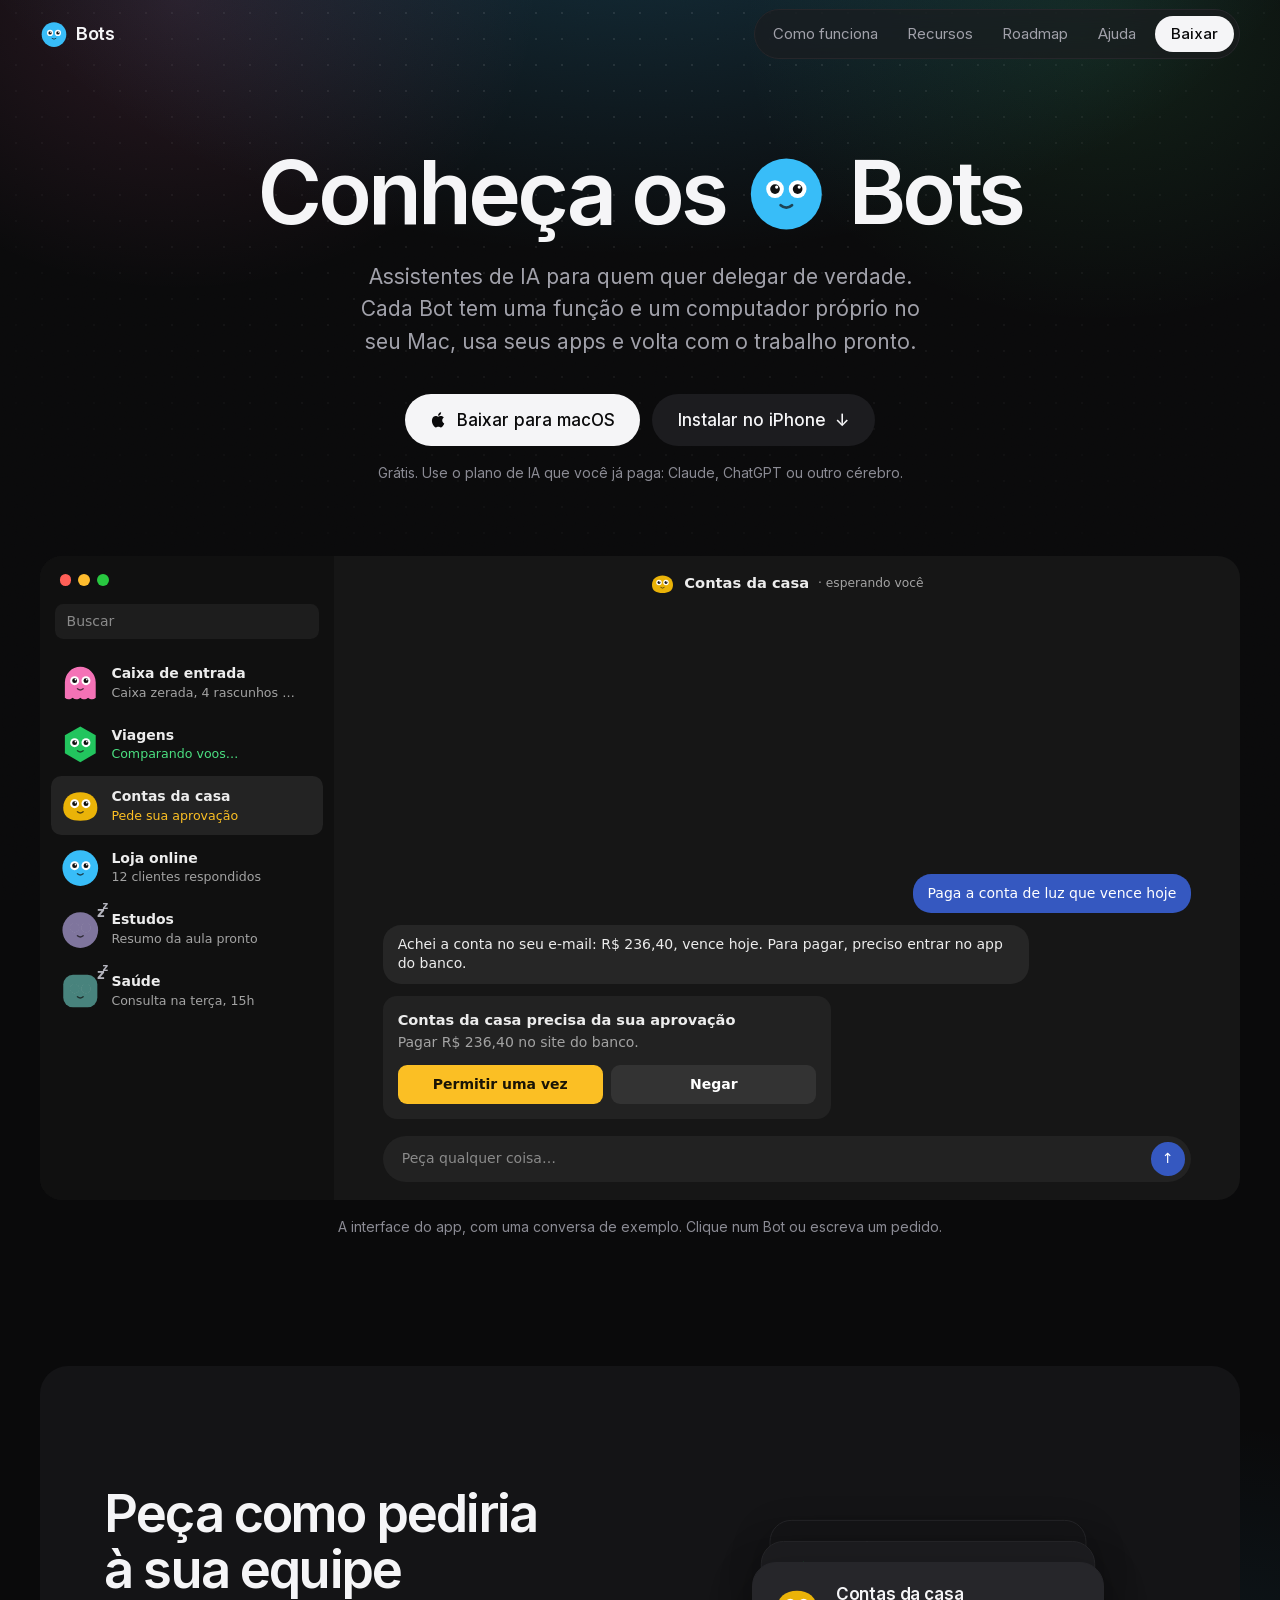
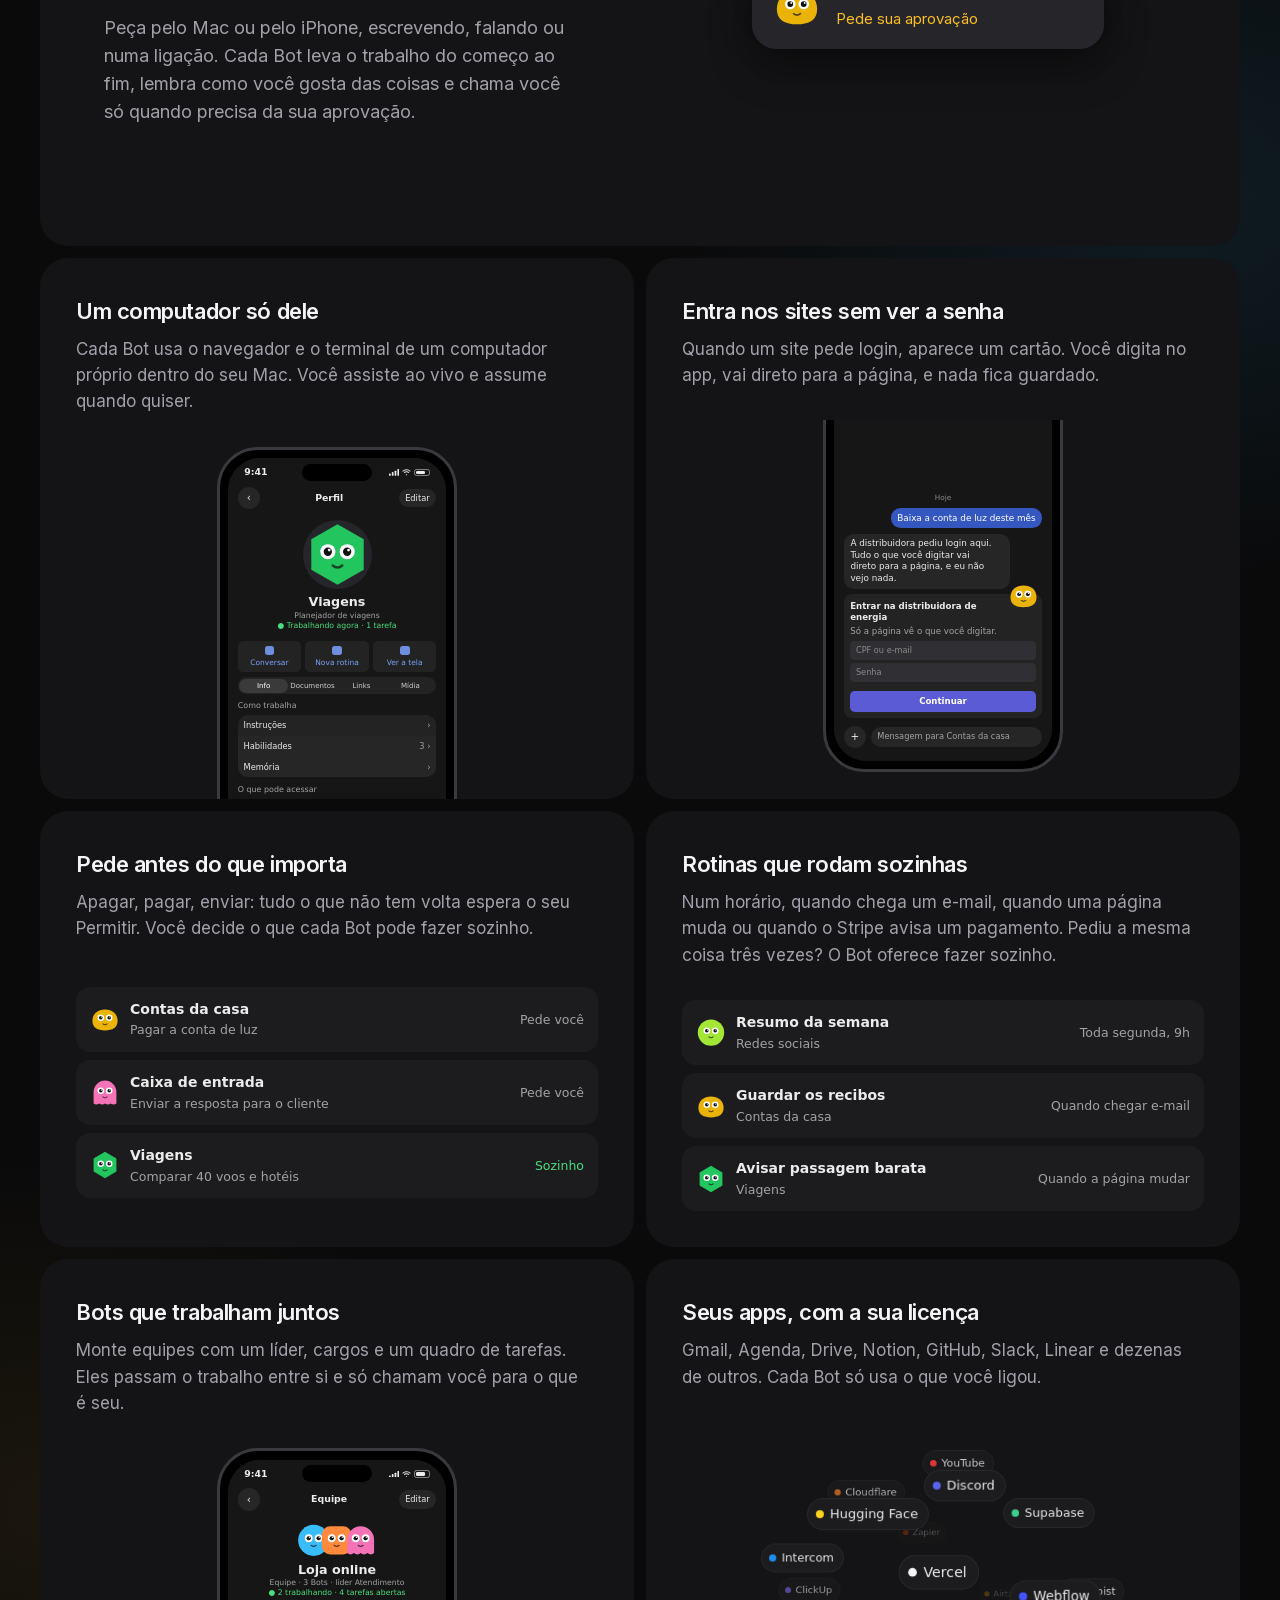
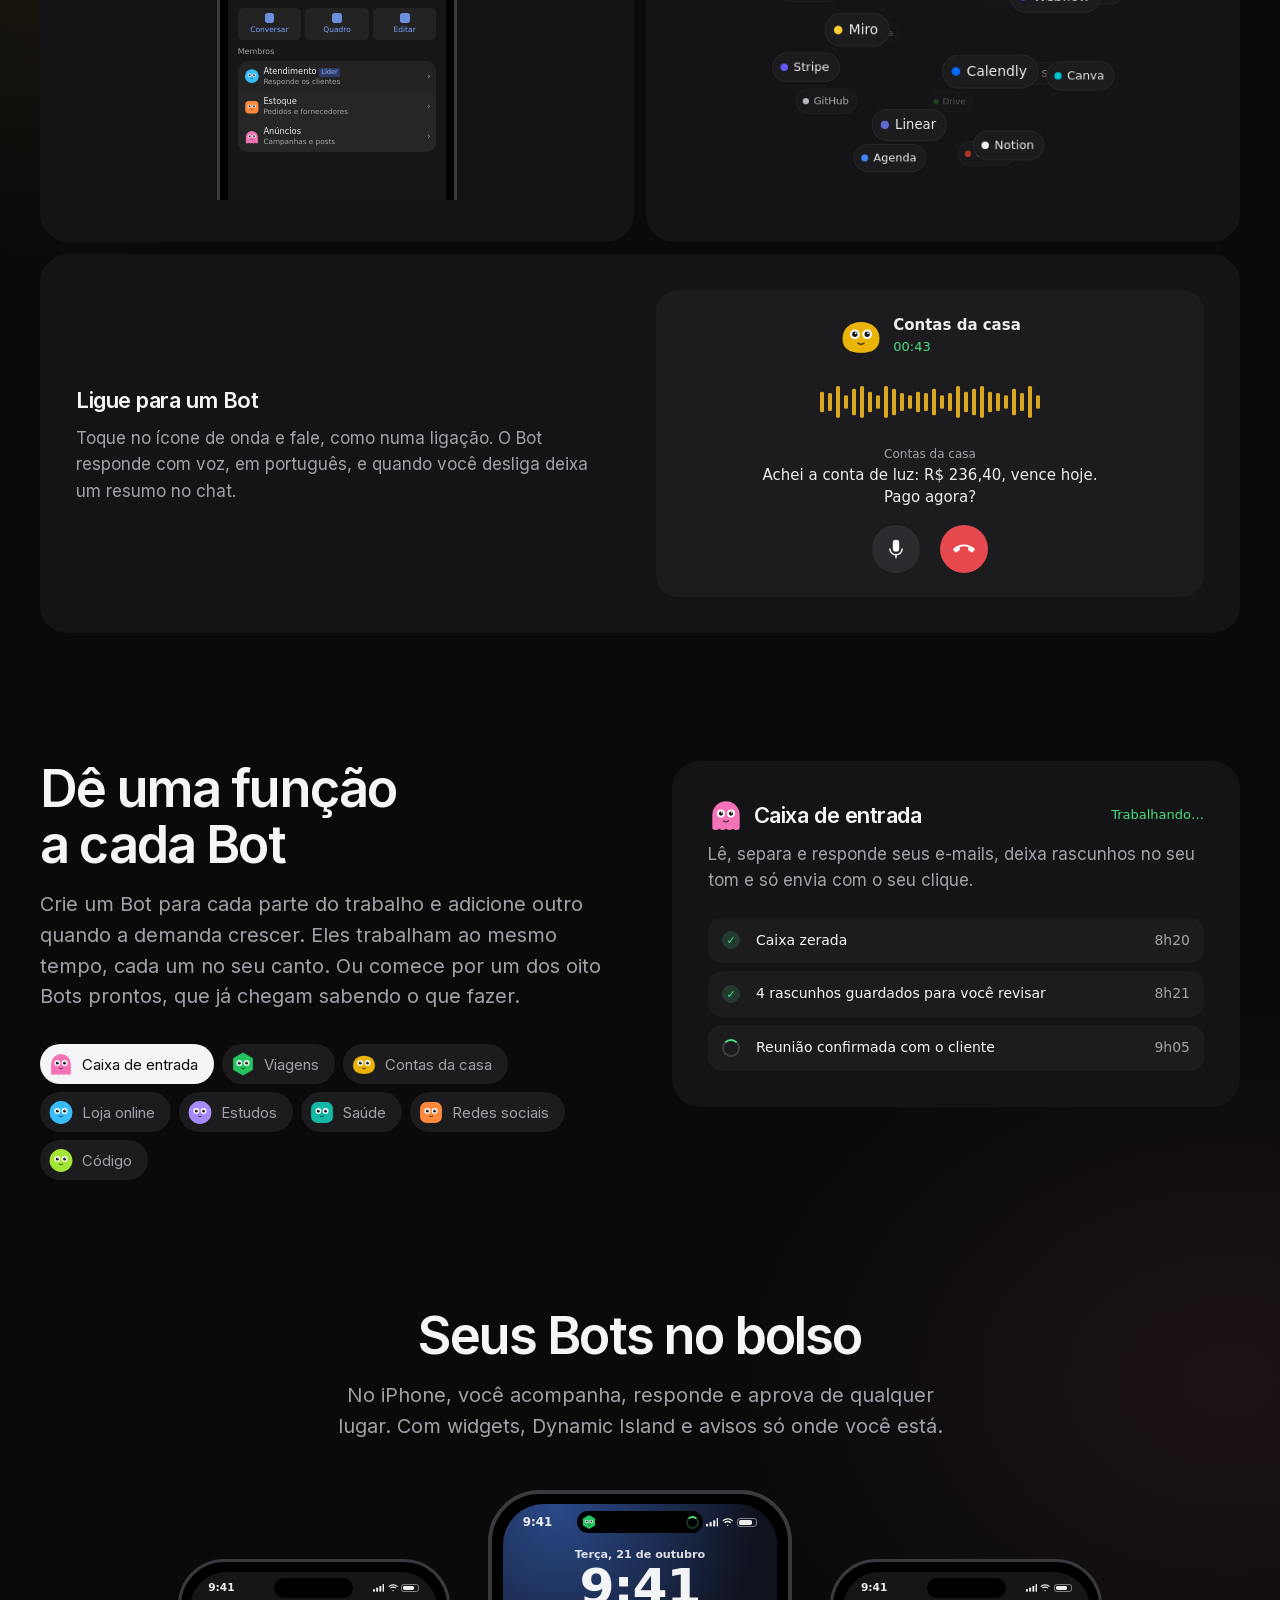
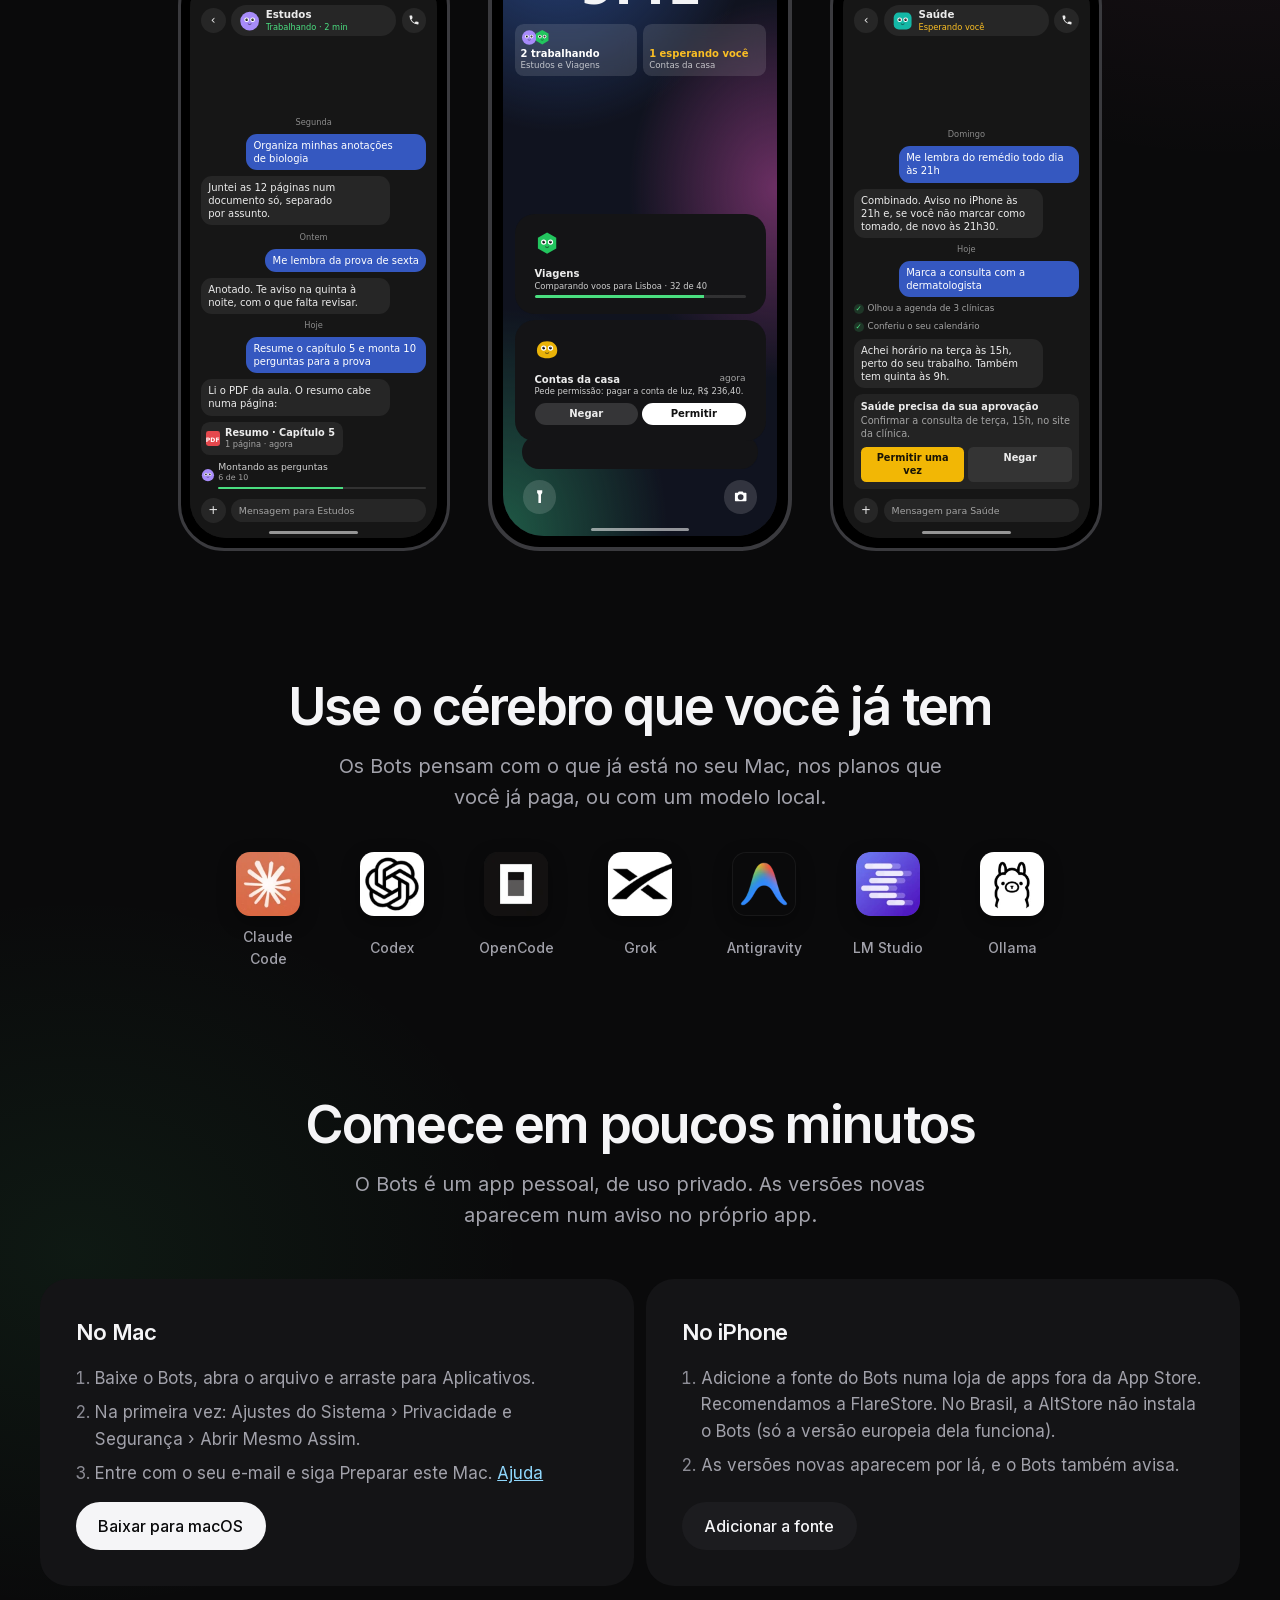
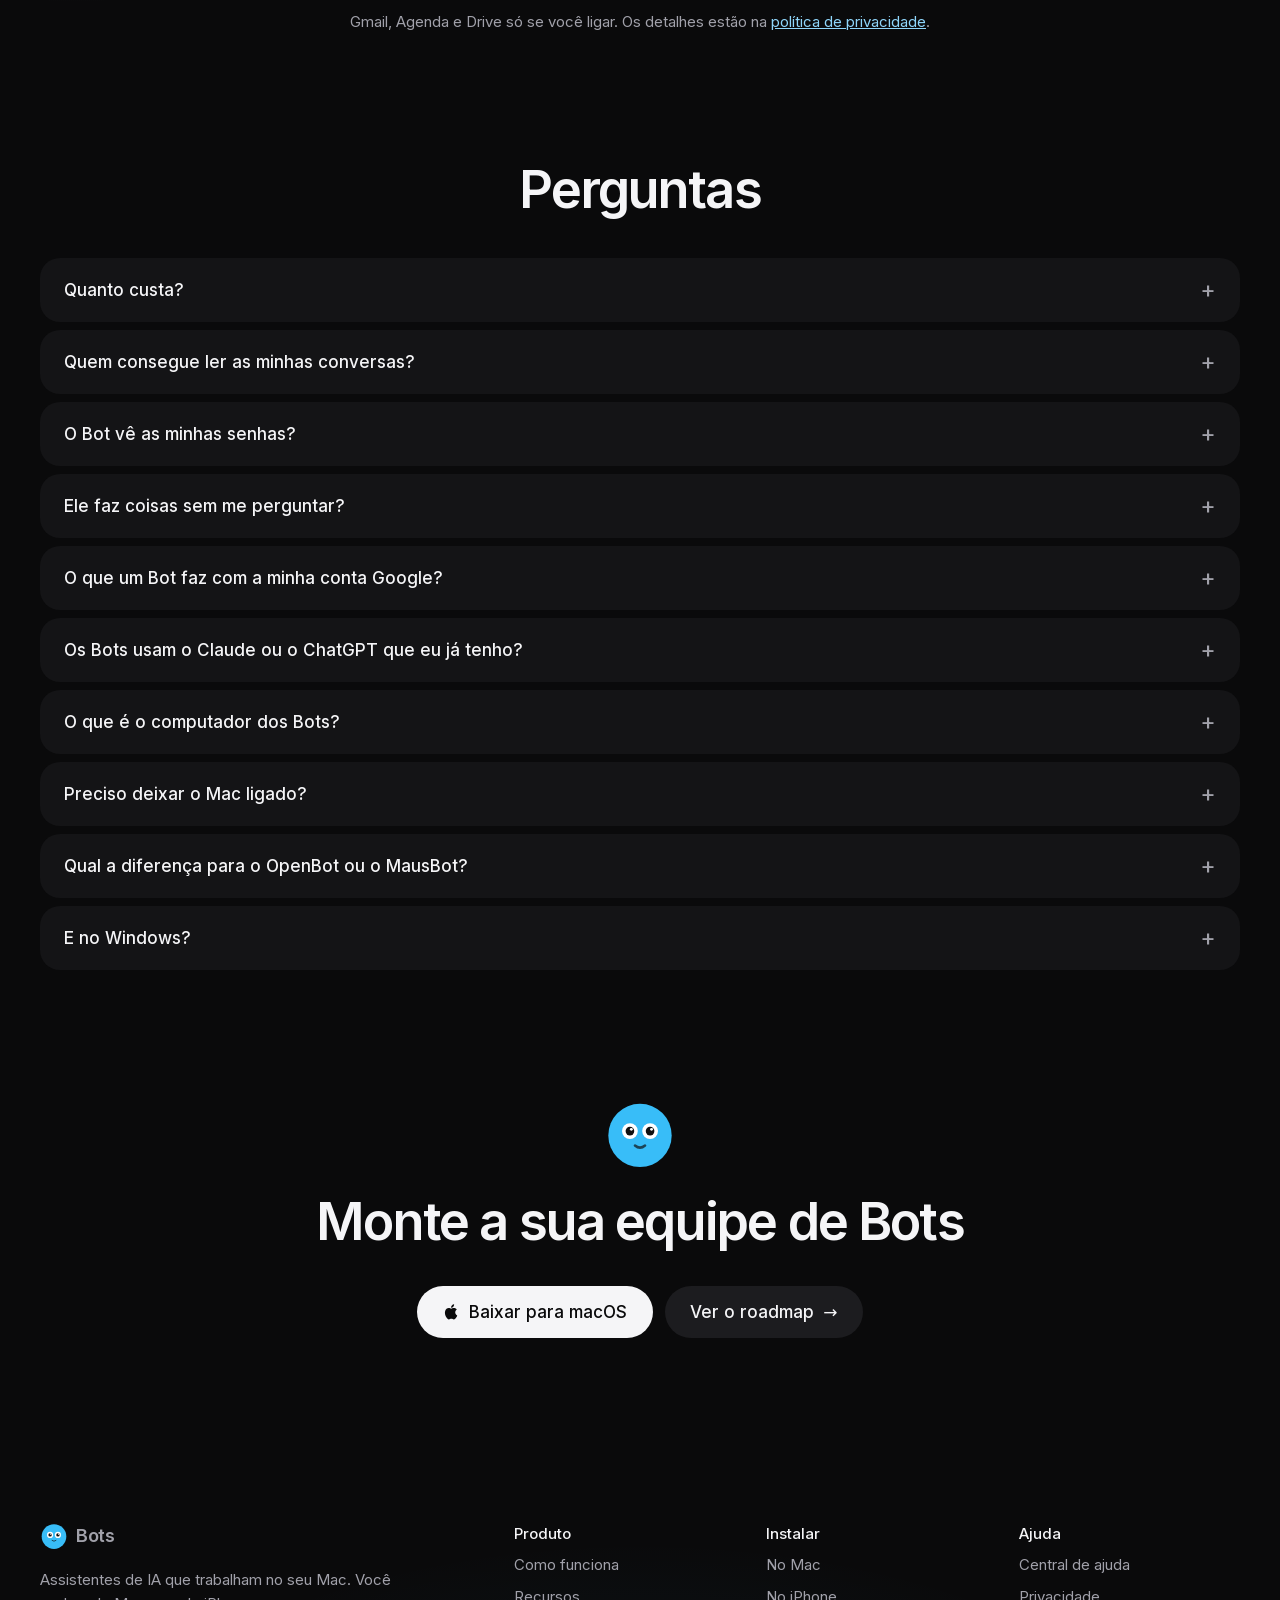
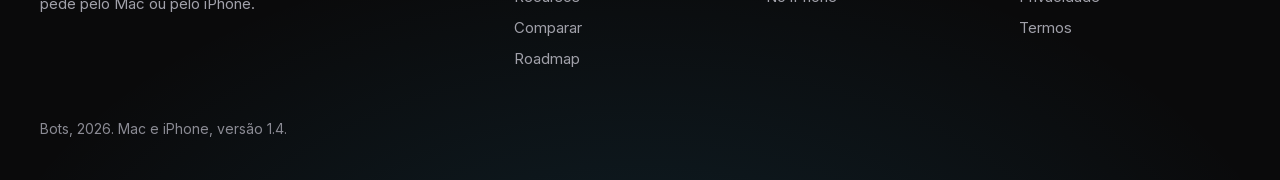
==== index.html @ 7bb05656 "Bots 1.4" ====
<!doctype html>
<html lang="pt-BR">
<head>
<meta charset="utf-8">
<meta name="viewport" content="width=device-width, initial-scale=1">
<title>Bots</title>
<meta name="description" content="Bots: assistentes de IA para quem quer delegar de verdade. Cada Bot tem uma função e um computador próprio no seu Mac, usa seus apps e volta com o trabalho pronto.">
<meta name="theme-color" content="#0a0a0b">
<link rel="icon" href="img/icone.webp">
<link rel="preload" href="fonts/inter-latin.woff2" as="font" type="font/woff2" crossorigin>
<link rel="stylesheet" href="site.css">
<script>document.documentElement.classList.add('js')</script>
</head>
<body id="topo">

<header class="bar">
  <div class="bar__inner wrap">
    <a class="bar__name" href="./"><span data-mascot="round" data-hue="#38bdf8"></span>Bots</a>
    <nav class="bar__links" aria-label="Principal">
      <a class="wide" href="#como">Como funciona</a>
      <a class="wide" href="#faz">Recursos</a>
      <a href="roadmap.html">Roadmap</a>
      <a class="wide" href="ajuda.html">Ajuda</a>
      <a class="button button--small" href="https://github.com/alenkpedro/bots/releases/latest/download/Bots.dmg" data-dl data-done="Começou">Baixar</a>
    </nav>
  </div>
</header>

<main>
  <section class="hero wrap" aria-labelledby="titulo">
    <h1 id="titulo" class="rv">Conheça os <span class="face" data-mascot="round" data-hue="#38bdf8" aria-hidden="true"></span> Bots</h1>
    <p class="rv" style="--i:1">Assistentes de IA para quem quer delegar de verdade. Cada Bot tem uma função e um computador próprio no seu Mac, usa seus apps e volta com o trabalho pronto.</p>
    <div class="hero__actions rv" style="--i:2">
      <a class="button button--big" href="https://github.com/alenkpedro/bots/releases/latest/download/Bots.dmg" data-dl data-done="Download iniciado" data-peek data-magnet><svg viewBox="0 0 24 24" aria-hidden="true"><path fill="currentColor" d="M16.4 12.6c0-2.6 2.1-3.8 2.2-3.9-1.2-1.8-3.1-2-3.7-2-1.6-.2-3.1.9-3.9.9-.8 0-2-.9-3.4-.9-1.7 0-3.3 1-4.2 2.6-1.8 3.1-.5 7.7 1.3 10.2.9 1.2 1.9 2.6 3.2 2.6 1.3-.1 1.8-.8 3.3-.8 1.6 0 2 .8 3.4.8 1.4 0 2.3-1.3 3.1-2.5 1-1.4 1.4-2.8 1.4-2.9 0 0-2.7-1-2.7-4.1zM13.9 5c.7-.9 1.2-2 1-3.2-1 .1-2.3.7-3 1.6-.7.8-1.2 2-1.1 3.1 1.2.1 2.3-.6 3.1-1.5z"/></svg>Baixar para macOS</a>
      <a class="button button--big button--quiet" href="#instalar">Instalar no iPhone<span class="arrow arrow--down" aria-hidden="true">↓</span></a>
    </div>
    <p class="hero__note rv" style="--i:3">Grátis. Use o plano de IA que você já paga: Claude, ChatGPT ou outro cérebro.</p>

    <!-- O app montado na página: clique num Bot da lista ou escreva um pedido. -->
    <div class="app rv" style="--i:3" data-ui>
      <div class="app__side" role="tablist" aria-label="Bots">
        <div class="app__top" aria-hidden="true"><i></i><i></i><i></i></div>
        <div class="app__search" aria-hidden="true">Buscar</div>
        <button type="button" class="app__bot" role="tab" data-bot="caixa"><span data-mascot="ghost" data-hue="#f472b6"></span><span><b>Caixa de entrada</b><small>Caixa zerada, 4 rascunhos guardados</small></span></button>
        <button type="button" class="app__bot" role="tab" data-bot="viagens"><span data-mascot="hex" data-hue="#22c55e"></span><span><b>Viagens</b><small data-tone="go">Comparando voos…</small></span></button>
        <button type="button" class="app__bot" role="tab" data-bot="contas" aria-selected="true"><span data-mascot="bean" data-hue="#eab308"></span><span><b>Contas da casa</b><small data-tone="wait">Pede sua aprovação</small></span></button>
        <button type="button" class="app__bot" role="tab" data-bot="loja"><span data-mascot="round" data-hue="#38bdf8"></span><span><b>Loja online</b><small>12 clientes respondidos</small></span></button>
        <button type="button" class="app__bot" role="tab" data-bot="estudos" data-sleepy><span data-mascot="round" data-hue="#a78bfa"></span><span><b>Estudos</b><small>Resumo da aula pronto</small></span></button>
        <button type="button" class="app__bot" role="tab" data-bot="saude" data-sleepy><span data-mascot="square" data-hue="#14b8a6"></span><span><b>Saúde</b><small>Consulta na terça, 15h</small></span></button>
      </div>
      <div class="app__main">
        <div class="toasts" id="app-toasts"></div>
        <div class="app__head" id="app-head"></div>
        <div class="app__chat" id="app-chat" aria-live="polite"></div>
        <form class="app__composer" id="app-ask">
          <label class="sr-only" for="app-input">Escreva um pedido</label>
          <input id="app-input" type="text" placeholder="Peça qualquer coisa…" autocomplete="off">
          <button type="submit" aria-label="Mandar">↑</button>
        </form>
      </div>
    </div>
    <p class="app-caption">A interface do app, com uma conversa de exemplo. Clique num Bot ou escreva um pedido.</p>
  </section>

  <section class="section wrap" id="como" aria-labelledby="como-titulo">
    <div class="team rv">
      <div>
        <h2 class="title" id="como-titulo">Peça como pediria à sua equipe</h2>
        <p>Peça pelo Mac ou pelo iPhone, escrevendo, falando ou numa ligação. Cada Bot leva o trabalho do começo ao fim, lembra como você gosta das coisas e chama você só quando precisa da sua aprovação.</p>
      </div>
      <div class="deck" aria-hidden="true">
        <div class="deck__card"><span data-mascot="ghost" data-hue="#f472b6"></span><div><b>Caixa de entrada</b><small>Caixa zerada, 4 rascunhos guardados</small></div></div>
        <div class="deck__card"><span data-mascot="hex" data-hue="#22c55e"></span><div><b>Viagens</b><small data-tone="go">Comparando voos…</small></div></div>
        <div class="deck__card"><span data-mascot="bean" data-hue="#eab308"></span><div><b>Contas da casa</b><small data-tone="wait">Pede sua aprovação</small></div></div>
      </div>
    </div>

    <div class="features" id="faz">
      <article class="feature rv">
        <h3>Um computador só dele</h3>
        <p>Cada Bot usa o navegador e o terminal de um computador próprio dentro do seu Mac. Você assiste ao vivo e assume quando quiser.</p>
        <div class="feature__shot"><div class="phone" data-ui><div class="phone__screen"><div class="scr" role="img" aria-label="Perfil do Bot Viagens no app: planejador de viagens, trabalhando agora, com Conversar, Nova rotina e Ver a tela."><div class="scr__status"><span>9:41</span><span class="scr__icons" aria-hidden="true"><svg viewBox="0 0 18 12"><rect x="0" y="8" width="3" height="4" rx="1"/><rect x="5" y="5.5" width="3" height="6.5" rx="1"/><rect x="10" y="3" width="3" height="9" rx="1"/><rect x="15" y="0" width="3" height="12" rx="1"/></svg><svg viewBox="0 0 16 12"><path d="M8 2.2c2.4 0 4.6.9 6.3 2.5l1.2-1.3A10.8 10.8 0 0 0 8 .4 10.8 10.8 0 0 0 .5 3.4l1.2 1.3A9 9 0 0 1 8 2.2zm0 3.6c1.4 0 2.7.5 3.7 1.4l1.2-1.3A7.2 7.2 0 0 0 8 4a7.2 7.2 0 0 0-4.9 1.9l1.2 1.3c1-.9 2.3-1.4 3.7-1.4zm0 3.6c.5 0 1 .2 1.3.5L8 11.6 6.7 9.9c.3-.3.8-.5 1.3-.5z"/></svg><b class="scr__batt"><i></i></b></span></div><div class="scr__nav"><span class="scr__round">‹</span><b>Perfil</b><em>Editar</em></div><div class="scr__who"><span class="avatar"><span data-mascot="hex" data-hue="#22c55e"></span></span><b>Viagens</b><small>Planejador de viagens</small><small class="go">● Trabalhando agora · 1 tarefa</small></div><div class="scr__acts"><span>Conversar</span><span>Nova rotina</span><span>Ver a tela</span></div><div class="scr__seg"><span>Info</span><span>Documentos</span><span>Links</span><span>Mídia</span></div><p class="scr__label">Como trabalha</p><div class="scr__list"><div>Instruções<i>›</i></div><div>Habilidades<i>3 ›</i></div><div>Memória<i>›</i></div></div><p class="scr__label">O que pode acessar</p><div class="scr__list"><div>Computador<i>Navegador ›</i></div><div>Apps conectados<i>Gmail, Agenda ›</i></div></div></div></div></div></div>
      </article>
      <article class="feature rv" style="--i:1">
        <h3>Entra nos sites sem ver a senha</h3>
        <p>Quando um site pede login, aparece um cartão. Você digita no app, vai direto para a página, e nada fica guardado.</p>
        <div class="feature__shot feature__shot--end"><div class="phone" data-ui><div class="phone__screen"><div class="scr" role="group" aria-label="Exemplo: o site da distribuidora pede login e um cartão deixa você entrar sem o Bot ver a senha. Nada do que você digitar aqui é enviado."><div class="scr__status"><span>9:41</span><span class="scr__icons" aria-hidden="true"><svg viewBox="0 0 18 12"><rect x="0" y="8" width="3" height="4" rx="1"/><rect x="5" y="5.5" width="3" height="6.5" rx="1"/><rect x="10" y="3" width="3" height="9" rx="1"/><rect x="15" y="0" width="3" height="12" rx="1"/></svg><svg viewBox="0 0 16 12"><path d="M8 2.2c2.4 0 4.6.9 6.3 2.5l1.2-1.3A10.8 10.8 0 0 0 8 .4 10.8 10.8 0 0 0 .5 3.4l1.2 1.3A9 9 0 0 1 8 2.2zm0 3.6c1.4 0 2.7.5 3.7 1.4l1.2-1.3A7.2 7.2 0 0 0 8 4a7.2 7.2 0 0 0-4.9 1.9l1.2 1.3c1-.9 2.3-1.4 3.7-1.4zm0 3.6c.5 0 1 .2 1.3.5L8 11.6 6.7 9.9c.3-.3.8-.5 1.3-.5z"/></svg><b class="scr__batt"><i></i></b></span></div><div class="scr__bar"><span class="scr__round">‹</span><span class="scr__pill"><span data-mascot="bean" data-hue="#eab308"></span><span><b>Contas da casa</b><small>Trabalhando · 1 min</small></span></span><span class="scr__round"><svg viewBox="0 0 24 24" width="12" height="12"><path fill="currentColor" d="M6.6 10.8a15.1 15.1 0 0 0 6.6 6.6l2.2-2.2c.3-.3.7-.4 1-.2 1.1.4 2.3.6 3.6.6.6 0 1 .4 1 1V20c0 .6-.4 1-1 1A17 17 0 0 1 3 4c0-.6.4-1 1-1h3.5c.6 0 1 .4 1 1 0 1.3.2 2.5.6 3.6.1.3 0 .7-.2 1z"/></svg></span></div><div class="scr__body"><span class="b-day">Hoje</span><p class="b-me">Baixa a conta de luz deste mês</p><p class="b-bot">A distribuidora pediu login aqui. Tudo o que você digitar vai direto para a página, e eu não vejo nada.</p><form class="b-card b-login" autocomplete="off"><span class="b-login__bot" data-mascot="bean" data-hue="#eab308"></span><b>Entrar na distribuidora de energia</b><p>Só a página vê o que você digitar.</p><input class="b-login__field" type="text" name="exemplo-usuario" placeholder="CPF ou e-mail" aria-label="CPF ou e-mail (exemplo: nada é enviado)" autocomplete="off" spellcheck="false"><input class="b-login__field" type="password" name="exemplo-senha" placeholder="Senha" aria-label="Senha (exemplo: nada é enviado)" autocomplete="off"><button class="b-card__one" type="submit">Continuar</button></form></div><div class="scr__composer"><span class="scr__round">+</span><span>Mensagem para Contas da casa</span></div></div></div></div></div>
      </article>
      <article class="feature rv">
        <h3>Pede antes do que importa</h3>
        <p>Apagar, pagar, enviar: tudo o que não tem volta espera o seu Permitir. Você decide o que cada Bot pode fazer sozinho.</p>
        <div class="feature__ui" data-ui>
          <div class="ui-row"><span data-mascot="bean" data-hue="#eab308"></span><span><b>Contas da casa</b><small>Pagar a conta de luz</small></span><em>Pede você</em></div>
          <div class="ui-row"><span data-mascot="ghost" data-hue="#f472b6"></span><span><b>Caixa de entrada</b><small>Enviar a resposta para o cliente</small></span><em>Pede você</em></div>
          <div class="ui-row"><span data-mascot="hex" data-hue="#22c55e"></span><span><b>Viagens</b><small>Comparar 40 voos e hotéis</small></span><em data-tone="go">Sozinho</em></div>
        </div>
      </article>
      <article class="feature rv" style="--i:1">
        <h3>Rotinas que rodam sozinhas</h3>
        <p>Num horário, quando chega um e-mail, quando uma página muda ou quando o Stripe avisa um pagamento. Pediu a mesma coisa três vezes? O Bot oferece fazer sozinho.</p>
        <div class="feature__ui" data-ui>
          <div class="ui-row"><span data-mascot="round" data-hue="#a3e635"></span><span><b>Resumo da semana</b><small>Redes sociais</small></span><em>Toda segunda, 9h</em></div>
          <div class="ui-row"><span data-mascot="bean" data-hue="#eab308"></span><span><b>Guardar os recibos</b><small>Contas da casa</small></span><em>Quando chegar e-mail</em></div>
          <div class="ui-row"><span data-mascot="hex" data-hue="#22c55e"></span><span><b>Avisar passagem barata</b><small>Viagens</small></span><em>Quando a página mudar</em></div>
        </div>
      </article>
      <article class="feature rv">
        <h3>Bots que trabalham juntos</h3>
        <p>Monte equipes com um líder, cargos e um quadro de tarefas. Eles passam o trabalho entre si e só chamam você para o que é seu.</p>
        <div class="feature__shot"><div class="phone" data-ui><div class="phone__screen"><div class="scr" role="img" aria-label="Equipe Loja online no app: três Bots, Atendimento é o líder, com o quadro de tarefas."><div class="scr__status"><span>9:41</span><span class="scr__icons" aria-hidden="true"><svg viewBox="0 0 18 12"><rect x="0" y="8" width="3" height="4" rx="1"/><rect x="5" y="5.5" width="3" height="6.5" rx="1"/><rect x="10" y="3" width="3" height="9" rx="1"/><rect x="15" y="0" width="3" height="12" rx="1"/></svg><svg viewBox="0 0 16 12"><path d="M8 2.2c2.4 0 4.6.9 6.3 2.5l1.2-1.3A10.8 10.8 0 0 0 8 .4 10.8 10.8 0 0 0 .5 3.4l1.2 1.3A9 9 0 0 1 8 2.2zm0 3.6c1.4 0 2.7.5 3.7 1.4l1.2-1.3A7.2 7.2 0 0 0 8 4a7.2 7.2 0 0 0-4.9 1.9l1.2 1.3c1-.9 2.3-1.4 3.7-1.4zm0 3.6c.5 0 1 .2 1.3.5L8 11.6 6.7 9.9c.3-.3.8-.5 1.3-.5z"/></svg><b class="scr__batt"><i></i></b></span></div><div class="scr__nav"><span class="scr__round">‹</span><b>Equipe</b><em>Editar</em></div><div class="scr__who"><span class="avatars"><span data-mascot="round" data-hue="#38bdf8"></span><span data-mascot="square" data-hue="#ff8a3d"></span><span data-mascot="ghost" data-hue="#f472b6"></span></span><b>Loja online</b><small>Equipe · 3 Bots · líder Atendimento</small><small class="go">● 2 trabalhando · 4 tarefas abertas</small></div><div class="scr__acts"><span>Conversar</span><span>Quadro</span><span>Editar</span></div><p class="scr__label">Membros</p><div class="scr__list"><div><span data-mascot="round" data-hue="#38bdf8"></span><span>Atendimento<span class="lead">Líder</span><small>Responde os clientes</small></span><i>›</i></div><div><span data-mascot="square" data-hue="#ff8a3d"></span><span>Estoque<small>Pedidos e fornecedores</small></span><i>›</i></div><div><span data-mascot="ghost" data-hue="#f472b6"></span><span>Anúncios<small>Campanhas e posts</small></span><i>›</i></div></div></div></div></div></div>
      </article>
      <article class="feature rv" style="--i:1">
        <h3>Seus apps, com a sua licença</h3>
        <p>Gmail, Agenda, Drive, Notion, GitHub, Slack, Linear e dezenas de outros. Cada Bot só usa o que você ligou.</p>
        <div class="feature__shot feature__shot--globe"><div class="globe" role="img" aria-label="Alguns dos apps que os Bots usam: Gmail, Agenda, Drive, Notion, GitHub, Slack, Linear, Figma, Canva, Stripe e outros."><span style="--c:#ea4335">Gmail</span><span style="--c:#4285f4">Agenda</span><span style="--c:#34a853">Drive</span><span style="--c:#f5f5f5">Notion</span><span style="--c:#f0f6fc">GitHub</span><span style="--c:#e01e5a">Slack</span><span style="--c:#5e6ad2">Linear</span><span style="--c:#a259ff">Figma</span><span style="--c:#00c4cc">Canva</span><span style="--c:#635bff">Stripe</span><span style="--c:#fcb400">Airtable</span><span style="--c:#006bff">Calendly</span><span style="--c:#7b68ee">ClickUp</span><span style="--c:#e44332">Todoist</span><span style="--c:#ffd02f">Miro</span><span style="--c:#ff4f00">Zapier</span><span style="--c:#4353ff">Webflow</span><span style="--c:#1f8ded">Intercom</span><span style="--c:#a876b8">Sentry</span><span style="--c:#f5f5f5">Vercel</span><span style="--c:#f38020">Cloudflare</span><span style="--c:#3ecf8e">Supabase</span><span style="--c:#ffd21e">Hugging Face</span><span style="--c:#ff3d3d">YouTube</span><span style="--c:#5865f2">Discord</span></div></div>
      </article>
      <article class="feature feature--wide rv">
        <div>
          <h3>Ligue para um Bot</h3>
          <p>Toque no ícone de onda e fale, como numa ligação. O Bot responde com voz, em português, e quando você desliga deixa um resumo no chat.</p>
        </div>
        <div class="call" data-ui role="img" aria-label="Ligação com o Bot Contas da casa: ele avisa da conta de luz, você diz para pagar e ele confirma.">
          <div class="call__who"><span data-mascot="bean" data-hue="#eab308"></span><span><b>Contas da casa</b><small class="call__time">00:42</small></span></div>
          <div class="wave" aria-hidden="true"><i style="--i:0"></i><i style="--i:1"></i><i style="--i:2"></i><i style="--i:3"></i><i style="--i:4"></i><i style="--i:5"></i><i style="--i:6"></i><i style="--i:7"></i><i style="--i:8"></i><i style="--i:9"></i><i style="--i:10"></i><i style="--i:11"></i><i style="--i:12"></i><i style="--i:13"></i><i style="--i:14"></i><i style="--i:15"></i><i style="--i:16"></i><i style="--i:17"></i><i style="--i:18"></i><i style="--i:19"></i><i style="--i:20"></i><i style="--i:21"></i><i style="--i:22"></i><i style="--i:23"></i><i style="--i:24"></i><i style="--i:25"></i><i style="--i:26"></i><i style="--i:27"></i></div>
          <p class="call__line" aria-hidden="true"><b>Contas da casa</b>Achei a conta de luz: R$ 236,40, vence hoje. Pago agora?</p>
          <div class="call__btns" aria-hidden="true"><span><svg viewBox="0 0 24 24"><path fill="currentColor" d="M12 15a3.5 3.5 0 0 0 3.5-3.5v-6a3.5 3.5 0 1 0-7 0v6A3.5 3.5 0 0 0 12 15zm6-3.5a6 6 0 0 1-12 0H4.5a7.5 7.5 0 0 0 6.75 7.46V22h1.5v-3.04a7.5 7.5 0 0 0 6.75-7.46z"/></svg></span><span class="end"><svg viewBox="0 0 24 24"><path fill="currentColor" d="M12 9c-1.6 0-3.15.25-4.6.72v3.1c0 .39-.23.74-.56.9-.98.49-1.87 1.12-2.66 1.85a.98.98 0 0 1-1.39 0L.29 13.08A1 1 0 0 1 0 12.37c0-.28.11-.53.29-.71A16.9 16.9 0 0 1 12 7c4.57 0 8.7 1.81 11.71 4.66.18.18.29.43.29.71 0 .28-.11.53-.29.71l-2.48 2.48a.98.98 0 0 1-1.39 0 11.3 11.3 0 0 0-2.67-1.85.99.99 0 0 1-.56-.9v-3.1A15.3 15.3 0 0 0 12 9z"/></svg></span></div>
        </div>
      </article>
    </div>
  </section>

  <section class="section wrap" aria-labelledby="funcao">
    <div class="jobs">
      <div>
        <h2 class="title rv" id="funcao">Dê uma função a cada Bot</h2>
        <p class="sub rv" style="--i:1">Crie um Bot para cada parte do trabalho e adicione outro quando a demanda crescer. Eles trabalham ao mesmo tempo, cada um no seu canto. Ou comece por um dos oito Bots prontos, que já chegam sabendo o que fazer.</p>
        <div class="chips rv" style="--i:2" role="tablist" aria-label="Funções">
          <button type="button" role="tab" data-job="0" aria-selected="true"><span data-mascot="ghost" data-hue="#f472b6"></span>Caixa de entrada</button>
          <button type="button" role="tab" data-job="1"><span data-mascot="hex" data-hue="#22c55e"></span>Viagens</button>
          <button type="button" role="tab" data-job="2"><span data-mascot="bean" data-hue="#eab308"></span>Contas da casa</button>
          <button type="button" role="tab" data-job="3"><span data-mascot="round" data-hue="#38bdf8"></span>Loja online</button>
          <button type="button" role="tab" data-job="4"><span data-mascot="round" data-hue="#a78bfa"></span>Estudos</button>
          <button type="button" role="tab" data-job="5"><span data-mascot="square" data-hue="#14b8a6"></span>Saúde</button>
          <button type="button" role="tab" data-job="6"><span data-mascot="square" data-hue="#ff8a3d"></span>Redes sociais</button>
          <button type="button" role="tab" data-job="7"><span data-mascot="round" data-hue="#a3e635"></span>Código</button>
        </div>
      </div>
      <div class="job rv" style="--i:2" id="job" aria-live="polite">
        <h3>Caixa de entrada</h3>
        <p>Lê, separa e responde seus e-mails, deixa rascunhos no seu tom e só envia com o seu clique.</p>
        <ul><li>Caixa zerada<span>8h20</span></li><li>4 rascunhos guardados para você revisar<span>8h21</span></li><li>Reunião confirmada com o cliente<span>9h05</span></li></ul>
      </div>
    </div>
  </section>

  <section class="section wrap center" aria-labelledby="iphone">
    <h2 class="title rv" id="iphone">Seus Bots no bolso</h2>
    <p class="sub rv" style="--i:1">No iPhone, você acompanha, responde e aprova de qualquer lugar. Com widgets, Dynamic Island e avisos só onde você está.</p>
    <div class="phones rv" style="--i:2">
      <div class="phone" data-ui><div class="phone__screen"><div class="scr" role="img" aria-label="Conversa com o Bot Estudos: ele leu o PDF da aula, mandou o resumo e está montando as perguntas para a prova."><div class="scr__status"><span>9:41</span><span class="scr__icons" aria-hidden="true"><svg viewBox="0 0 18 12"><rect x="0" y="8" width="3" height="4" rx="1"/><rect x="5" y="5.5" width="3" height="6.5" rx="1"/><rect x="10" y="3" width="3" height="9" rx="1"/><rect x="15" y="0" width="3" height="12" rx="1"/></svg><svg viewBox="0 0 16 12"><path d="M8 2.2c2.4 0 4.6.9 6.3 2.5l1.2-1.3A10.8 10.8 0 0 0 8 .4 10.8 10.8 0 0 0 .5 3.4l1.2 1.3A9 9 0 0 1 8 2.2zm0 3.6c1.4 0 2.7.5 3.7 1.4l1.2-1.3A7.2 7.2 0 0 0 8 4a7.2 7.2 0 0 0-4.9 1.9l1.2 1.3c1-.9 2.3-1.4 3.7-1.4zm0 3.6c.5 0 1 .2 1.3.5L8 11.6 6.7 9.9c.3-.3.8-.5 1.3-.5z"/></svg><b class="scr__batt"><i></i></b></span></div><div class="scr__bar"><span class="scr__round">‹</span><span class="scr__pill"><span data-mascot="round" data-hue="#a78bfa"></span><span><b>Estudos</b><small>Trabalhando · 2 min</small></span></span><span class="scr__round"><svg viewBox="0 0 24 24" width="12" height="12"><path fill="currentColor" d="M6.6 10.8a15.1 15.1 0 0 0 6.6 6.6l2.2-2.2c.3-.3.7-.4 1-.2 1.1.4 2.3.6 3.6.6.6 0 1 .4 1 1V20c0 .6-.4 1-1 1A17 17 0 0 1 3 4c0-.6.4-1 1-1h3.5c.6 0 1 .4 1 1 0 1.3.2 2.5.6 3.6.1.3 0 .7-.2 1z"/></svg></span></div><div class="scr__body"><span class="b-day">Segunda</span><p class="b-me">Organiza minhas anotações de biologia</p><p class="b-bot">Juntei as 12 páginas num documento só, separado por assunto.</p><span class="b-day">Ontem</span><p class="b-me">Me lembra da prova de sexta</p><p class="b-bot">Anotado. Te aviso na quinta à noite, com o que falta revisar.</p><span class="b-day">Hoje</span><p class="b-me">Resume o capítulo 5 e monta 10 perguntas para a prova</p><p class="b-bot">Li o PDF da aula. O resumo cabe numa página:</p><div class="b-file"><span class="b-file__icon" aria-hidden="true">PDF</span><span><b>Resumo · Capítulo 5</b><small>1 página · agora</small></span></div><div class="b-work"><span data-mascot="round" data-hue="#a78bfa"></span><span>Montando as perguntas<small>6 de 10</small><i style="--p:60%"></i></span></div></div><div class="scr__composer"><span class="scr__round">+</span><span>Mensagem para Estudos</span></div><span class="scr__home"></span></div></div></div>
      <div class="phone" data-ui><div class="phone__screen"><div class="scr scr--lock" role="img" aria-label="Tela bloqueada do iPhone: a Dynamic Island mostra o Bot Viagens trabalhando, os widgets contam quem trabalha e quem espera você, e um aviso de Contas da casa pede permissão para pagar a conta de luz."><div class="scr__status"><span>9:41</span><span class="scr__icons" aria-hidden="true"><svg viewBox="0 0 18 12"><rect x="0" y="8" width="3" height="4" rx="1"/><rect x="5" y="5.5" width="3" height="6.5" rx="1"/><rect x="10" y="3" width="3" height="9" rx="1"/><rect x="15" y="0" width="3" height="12" rx="1"/></svg><svg viewBox="0 0 16 12"><path d="M8 2.2c2.4 0 4.6.9 6.3 2.5l1.2-1.3A10.8 10.8 0 0 0 8 .4 10.8 10.8 0 0 0 .5 3.4l1.2 1.3A9 9 0 0 1 8 2.2zm0 3.6c1.4 0 2.7.5 3.7 1.4l1.2-1.3A7.2 7.2 0 0 0 8 4a7.2 7.2 0 0 0-4.9 1.9l1.2 1.3c1-.9 2.3-1.4 3.7-1.4zm0 3.6c.5 0 1 .2 1.3.5L8 11.6 6.7 9.9c.3-.3.8-.5 1.3-.5z"/></svg><b class="scr__batt"><i></i></b></span></div><span class="island" aria-hidden="true"><span data-mascot="hex" data-hue="#22c55e"></span><span class="island__text"><b>Viagens</b><small>Comparando voos · <span class="island__n">32</span> de 40</small></span><i></i></span><div class="lock__date">Terça, 21 de outubro</div><div class="lock__time">9:41</div><div class="lock__widgets"><span><span class="lock__faces"><span data-mascot="round" data-hue="#a78bfa"></span><span data-mascot="hex" data-hue="#22c55e"></span></span><b>2 trabalhando</b>Estudos e Viagens</span><span class="y"><b>1 esperando você</b>Contas da casa</span></div><div class="lock__stack"><div class="note note--live"><span data-mascot="hex" data-hue="#22c55e"></span><span><b>Viagens</b><small>Comparando voos para Lisboa · 32 de 40</small><i style="--p:80%"></i></span></div><div class="note"><span data-mascot="bean" data-hue="#eab308"></span><span><b>Contas da casa <em>agora</em></b><small>Pede permissão: pagar a conta de luz, R$ 236,40.</small><span class="note__btns"><span>Negar</span><span>Permitir</span></span></span></div><div class="note note--under"></div></div><div class="lock__foot" aria-hidden="true"><span><svg viewBox="0 0 24 24"><path fill="currentColor" d="M8 2h8v4l-2 3v12a1 1 0 0 1-1 1h-2a1 1 0 0 1-1-1V9L8 6z"/></svg></span><span><svg viewBox="0 0 24 24"><path fill="currentColor" d="M9 4h6l1.5 2H20a1 1 0 0 1 1 1v11a1 1 0 0 1-1 1H4a1 1 0 0 1-1-1V7a1 1 0 0 1 1-1h3.5zm3 4a4.5 4.5 0 1 0 0 9 4.5 4.5 0 0 0 0-9z"/></svg></span></div><span class="scr__home"></span></div></div></div>
      <div class="phone" data-ui><div class="phone__screen"><div class="scr" role="img" aria-label="Conversa com o Bot Saúde: ele procurou horários em três clínicas e pede a sua aprovação para confirmar a consulta."><div class="scr__status"><span>9:41</span><span class="scr__icons" aria-hidden="true"><svg viewBox="0 0 18 12"><rect x="0" y="8" width="3" height="4" rx="1"/><rect x="5" y="5.5" width="3" height="6.5" rx="1"/><rect x="10" y="3" width="3" height="9" rx="1"/><rect x="15" y="0" width="3" height="12" rx="1"/></svg><svg viewBox="0 0 16 12"><path d="M8 2.2c2.4 0 4.6.9 6.3 2.5l1.2-1.3A10.8 10.8 0 0 0 8 .4 10.8 10.8 0 0 0 .5 3.4l1.2 1.3A9 9 0 0 1 8 2.2zm0 3.6c1.4 0 2.7.5 3.7 1.4l1.2-1.3A7.2 7.2 0 0 0 8 4a7.2 7.2 0 0 0-4.9 1.9l1.2 1.3c1-.9 2.3-1.4 3.7-1.4zm0 3.6c.5 0 1 .2 1.3.5L8 11.6 6.7 9.9c.3-.3.8-.5 1.3-.5z"/></svg><b class="scr__batt"><i></i></b></span></div><div class="scr__bar"><span class="scr__round">‹</span><span class="scr__pill"><span data-mascot="square" data-hue="#14b8a6"></span><span><b>Saúde</b><small data-tone="wait">Esperando você</small></span></span><span class="scr__round"><svg viewBox="0 0 24 24" width="12" height="12"><path fill="currentColor" d="M6.6 10.8a15.1 15.1 0 0 0 6.6 6.6l2.2-2.2c.3-.3.7-.4 1-.2 1.1.4 2.3.6 3.6.6.6 0 1 .4 1 1V20c0 .6-.4 1-1 1A17 17 0 0 1 3 4c0-.6.4-1 1-1h3.5c.6 0 1 .4 1 1 0 1.3.2 2.5.6 3.6.1.3 0 .7-.2 1z"/></svg></span></div><div class="scr__body"><span class="b-day">Domingo</span><p class="b-me">Me lembra do remédio todo dia às 21h</p><p class="b-bot">Combinado. Aviso no iPhone às 21h e, se você não marcar como tomado, de novo às 21h30.</p><span class="b-day">Hoje</span><p class="b-me">Marca a consulta com a dermatologista</p><p class="b-step">Olhou a agenda de 3 clínicas</p><p class="b-step">Conferiu o seu calendário</p><p class="b-bot">Achei horário na terça às 15h, perto do seu trabalho. Também tem quinta às 9h.</p><div class="b-card"><b>Saúde precisa da sua aprovação</b><p>Confirmar a consulta de terça, 15h, no site da clínica.</p><div class="b-card__btns"><span class="y">Permitir uma vez</span><span>Negar</span></div></div></div><div class="scr__composer"><span class="scr__round">+</span><span>Mensagem para Saúde</span></div><span class="scr__home"></span></div></div></div>
    </div>
  </section>

  <section class="section wrap center" aria-labelledby="cerebros">
    <h2 class="title rv" id="cerebros">Use o cérebro que você já tem</h2>
    <p class="sub rv" style="--i:1">Os Bots pensam com o que já está no seu Mac, nos planos que você já paga, ou com um modelo local.</p>
    <ul class="brains rv" style="--i:2"><li><img src="img/cerebros/claude.webp" width="64" height="64" alt="" loading="lazy">Claude Code</li><li><img src="img/cerebros/codex.webp" width="64" height="64" alt="" loading="lazy">Codex</li><li><img src="img/cerebros/opencode.webp" width="64" height="64" alt="" loading="lazy">OpenCode</li><li><img src="img/cerebros/grok.webp" width="64" height="64" alt="" loading="lazy">Grok</li><li><img src="img/cerebros/antigravity.webp" width="64" height="64" alt="" loading="lazy">Antigravity</li><li><img src="img/cerebros/lmstudio.webp" width="64" height="64" alt="" loading="lazy">LM Studio</li><li><img src="img/cerebros/ollama.webp" width="64" height="64" alt="" loading="lazy" class="on-white">Ollama</li></ul>
  </section>

  <section class="section wrap" id="instalar" aria-labelledby="instalar-titulo">
    <div class="center">
      <h2 class="title rv" id="instalar-titulo">Comece em poucos minutos</h2>
      <p class="sub rv" style="--i:1">O Bots é um app pessoal, de uso privado. As versões novas aparecem num aviso no próprio app.</p>
    </div>
    <div class="install">
      <article class="install__card rv">
        <h3>No Mac</h3>
        <ol>
          <li>Baixe o Bots, abra o arquivo e arraste para Aplicativos.</li>
          <li>Na primeira vez: Ajustes do Sistema › Privacidade e Segurança › Abrir Mesmo Assim.</li>
          <li>Entre com o seu e-mail e siga Preparar este Mac. <a href="ajuda.html">Ajuda</a></li>
        </ol>
        <a class="button" href="https://github.com/alenkpedro/bots/releases/latest/download/Bots.dmg" data-dl data-done="Download iniciado">Baixar para macOS</a>
      </article>
      <article class="install__card rv" style="--i:1">
        <h3>No iPhone</h3>
        <ol>
          <li>Adicione a fonte do Bots numa loja de apps fora da App Store. Recomendamos a FlareStore. No Brasil, a AltStore não instala o Bots (só a versão europeia dela funciona).</li>
          <li>As versões novas aparecem por lá, e o Bots também avisa.</li>
        </ol>
        <a class="button button--quiet" href="fonte.html">Adicionar a fonte</a>
      </article>
    </div>
    <p class="google">Gmail, Agenda e Drive só se você ligar. Os detalhes estão na <a href="privacidade.html">política de privacidade</a>.</p>
  </section>

  <section class="section wrap" aria-labelledby="perguntas">
    <div class="faq">
      <h2 class="title center rv" id="perguntas">Perguntas</h2>
      <div class="faq__list rv" style="--i:1">
        <details><summary>Quanto custa?</summary><p>O Bots não cobra nada. Os Bots pensam com um cérebro que você já usa, no plano que você já paga: Claude Code (o recomendado, com uma conta Claude Pro ou Max), Codex (com o ChatGPT), OpenCode, Antigravity, Grok, Cursor, ou um modelo local no LM Studio ou no Ollama.</p></details>
        <details><summary>Quem consegue ler as minhas conversas?</summary><p>Só os seus aparelhos. As conversas, memórias e arquivos saem do seu Mac cifrados de ponta a ponta, com uma chave que fica no Mac e no iPhone (e num código de recuperação que só você guarda). Nem o servidor nem quem cuida do Bots consegue ler. Nas contas novas isso já vem ligado; nas antigas, ligue em Ajustes › Privacidade.</p></details>
        <details><summary>O Bot vê as minhas senhas?</summary><p>Não. Quando um site pede login, aparece um cartão no app: você digita ali, vai direto para a página e nada fica guardado. Segredos não passam pelo servidor em texto aberto.</p></details>
        <details><summary>Ele faz coisas sem me perguntar?</summary><p>O que apaga, paga, envia ou não tem volta passa por um cartão com Permitir e Negar. No iPhone, os pedidos mais sérios pedem um deslize. Você ajusta as regras de cada Bot.</p></details>
        <details><summary>O que um Bot faz com a minha conta Google?</summary><p>Se você quiser, um Bot pode ler e pesquisar seus e-mails e salvar rascunhos no Gmail, ver e criar eventos na sua Agenda e ler arquivos do seu Drive. Você decide o que liga e pode desligar a qualquer momento. Os detalhes estão na <a href="privacidade.html">política de privacidade</a>.</p></details>
        <details><summary>Os Bots usam o Claude ou o ChatGPT que eu já tenho?</summary><p>Sim. Os Bots pensam com o Claude Code ou o Codex do seu Mac, com a mesma conta que você já usa no dia a dia: não precisa criar uma conta só para eles. O Codex precisa de um plano pago do ChatGPT (Plus ou Pro); no plano grátis ele não roda. Também dá para usar OpenCode, Antigravity, Grok, Cursor ou um modelo local.</p></details>
        <details><summary>O que é o computador dos Bots?</summary><p>Um pequeno computador Linux que roda dentro do seu Mac, só para os Bots: cada um tem a própria tela, com um navegador onde faz login nos sites e trabalha. Não é uma partição do disco nem mexe nos seus arquivos; você assiste à tela ao vivo e pode assumir quando quiser. Ele usa uns 4 GB de memória quando está ligado e dorme sozinho quando nenhum Bot precisa dele.</p></details>
        <details><summary>Preciso deixar o Mac ligado?</summary><p>Para os Bots trabalharem, sim: eles trabalham no seu Mac, no computador deles. Pelo iPhone você acompanha, responde e pede coisas de qualquer lugar, e as conversas abrem mesmo com o Mac desligado.</p></details>
        <details><summary>Qual a diferença para o OpenBot ou o MausBot?</summary><p>A ideia é parecida: uma equipe de agentes com o plano de IA que você já tem. Veja, lado a lado, o que muda e onde cada um vai melhor na <a href="comparar.html">página de comparação</a>.</p></details>
        <details><summary>E no Windows?</summary><p>O app do Windows está em pausa desde 18 de outubro de 2026. Quando voltar, aparece no <a href="roadmap.html">roadmap</a>.</p></details>
      </div>
    </div>
  </section>

  <section class="cta wrap" aria-labelledby="cta-titulo">
    <span class="face" data-mascot="round" data-hue="#38bdf8" aria-hidden="true"></span>
    <h2 class="title rv" id="cta-titulo">Monte a sua equipe de Bots</h2>
    <div class="hero__actions rv" style="--i:1">
      <a class="button button--big" href="https://github.com/alenkpedro/bots/releases/latest/download/Bots.dmg" data-dl data-done="Download iniciado" data-peek data-magnet><svg viewBox="0 0 24 24" aria-hidden="true"><path fill="currentColor" d="M16.4 12.6c0-2.6 2.1-3.8 2.2-3.9-1.2-1.8-3.1-2-3.7-2-1.6-.2-3.1.9-3.9.9-.8 0-2-.9-3.4-.9-1.7 0-3.3 1-4.2 2.6-1.8 3.1-.5 7.7 1.3 10.2.9 1.2 1.9 2.6 3.2 2.6 1.3-.1 1.8-.8 3.3-.8 1.6 0 2 .8 3.4.8 1.4 0 2.3-1.3 3.1-2.5 1-1.4 1.4-2.8 1.4-2.9 0 0-2.7-1-2.7-4.1zM13.9 5c.7-.9 1.2-2 1-3.2-1 .1-2.3.7-3 1.6-.7.8-1.2 2-1.1 3.1 1.2.1 2.3-.6 3.1-1.5z"/></svg>Baixar para macOS</a>
      <a class="button button--big button--quiet" href="roadmap.html">Ver o roadmap<span class="arrow" aria-hidden="true">→</span></a>
    </div>
  </section>
</main>

<footer class="foot">
  <div class="wrap">
    <div class="foot__grid">
      <div class="foot__brand"><a class="bar__name" href="./"><span data-mascot="round" data-hue="#38bdf8"></span>Bots</a><p>Assistentes de IA que trabalham no seu Mac. Você pede pelo Mac ou pelo iPhone.</p></div>
      <nav aria-label="Produto"><b>Produto</b><a href="#como">Como funciona</a><a href="#faz">Recursos</a><a href="comparar.html">Comparar</a><a href="roadmap.html">Roadmap</a></nav>
      <nav aria-label="Instalar"><b>Instalar</b><a href="https://github.com/alenkpedro/bots/releases/latest/download/Bots.dmg">No Mac</a><a href="fonte.html">No iPhone</a></nav>
      <nav aria-label="Ajuda"><b>Ajuda</b><a href="ajuda.html">Central de ajuda</a><a href="privacidade.html">Privacidade</a><a href="termos.html">Termos</a></nav>
    </div>
    <div class="foot__end"><span>Bots, 2026. Mac e iPhone, versão 1.4.</span></div>
  </div>
</footer>

<script src="site.js"></script>
</body>
</html>
---- site.css ----
/* Site dos Bots: todas as páginas (início, roadmap, ajuda, privacidade, termos, fonte e a volta do Frame.io).
   Na linha das referências que o Pedro escolheu (Grok Bot, MausBot, OpenBot, agentes.chat, dots): fundo escuro e
   sóbrio, título centralizado com o rosto do mascote, o app de verdade montado na página e cartões com pedaços do app.
   Uma família só: Inter, servida pelo próprio site. */
@font-face { font-family: "Inter"; font-style: normal; font-weight: 400; font-display: swap; src: url("fonts/inter-latin-ext.woff2") format("woff2"); unicode-range: U+0100-02BA, U+02BD-02C5, U+02C7-02CC, U+02CE-02D7, U+02DD-02FF, U+0304, U+0308, U+0329, U+1D00-1DBF, U+1E00-1E9F, U+1EF2-1EFF, U+2020, U+20A0-20AB, U+20AD-20C4, U+2113, U+2C60-2C7F, U+A720-A7FF; }
@font-face { font-family: "Inter"; font-style: normal; font-weight: 400; font-display: swap; src: url("fonts/inter-latin.woff2") format("woff2"); unicode-range: U+0000-00FF, U+0131, U+0152-0153, U+02BB-02BC, U+02C6, U+02DA, U+02DC, U+0304, U+0308, U+0329, U+2000-206F, U+20AC, U+2122, U+2191, U+2193, U+2212, U+2215, U+FEFF, U+FFFD; }
@font-face { font-family: "Inter"; font-style: normal; font-weight: 500; font-display: swap; src: url("fonts/inter-latin-ext.woff2") format("woff2"); unicode-range: U+0100-02BA, U+02BD-02C5, U+02C7-02CC, U+02CE-02D7, U+02DD-02FF, U+0304, U+0308, U+0329, U+1D00-1DBF, U+1E00-1E9F, U+1EF2-1EFF, U+2020, U+20A0-20AB, U+20AD-20C4, U+2113, U+2C60-2C7F, U+A720-A7FF; }
@font-face { font-family: "Inter"; font-style: normal; font-weight: 500; font-display: swap; src: url("fonts/inter-latin.woff2") format("woff2"); unicode-range: U+0000-00FF, U+0131, U+0152-0153, U+02BB-02BC, U+02C6, U+02DA, U+02DC, U+0304, U+0308, U+0329, U+2000-206F, U+20AC, U+2122, U+2191, U+2193, U+2212, U+2215, U+FEFF, U+FFFD; }
@font-face { font-family: "Inter"; font-style: normal; font-weight: 600; font-display: swap; src: url("fonts/inter-latin-ext.woff2") format("woff2"); unicode-range: U+0100-02BA, U+02BD-02C5, U+02C7-02CC, U+02CE-02D7, U+02DD-02FF, U+0304, U+0308, U+0329, U+1D00-1DBF, U+1E00-1E9F, U+1EF2-1EFF, U+2020, U+20A0-20AB, U+20AD-20C4, U+2113, U+2C60-2C7F, U+A720-A7FF; }
@font-face { font-family: "Inter"; font-style: normal; font-weight: 600; font-display: swap; src: url("fonts/inter-latin.woff2") format("woff2"); unicode-range: U+0000-00FF, U+0131, U+0152-0153, U+02BB-02BC, U+02C6, U+02DA, U+02DC, U+0304, U+0308, U+0329, U+2000-206F, U+20AC, U+2122, U+2191, U+2193, U+2212, U+2215, U+FEFF, U+FFFD; }
@font-face { font-family: "Inter"; font-style: normal; font-weight: 700; font-display: swap; src: url("fonts/inter-latin-ext.woff2") format("woff2"); unicode-range: U+0100-02BA, U+02BD-02C5, U+02C7-02CC, U+02CE-02D7, U+02DD-02FF, U+0304, U+0308, U+0329, U+1D00-1DBF, U+1E00-1E9F, U+1EF2-1EFF, U+2020, U+20A0-20AB, U+20AD-20C4, U+2113, U+2C60-2C7F, U+A720-A7FF; }
@font-face { font-family: "Inter"; font-style: normal; font-weight: 700; font-display: swap; src: url("fonts/inter-latin.woff2") format("woff2"); unicode-range: U+0000-00FF, U+0131, U+0152-0153, U+02BB-02BC, U+02C6, U+02DA, U+02DC, U+0304, U+0308, U+0329, U+2000-206F, U+20AC, U+2122, U+2191, U+2193, U+2212, U+2215, U+FEFF, U+FFFD; }


:root {
  --bg: #0a0a0b;
  --surface: #141416;      /* cartões */
  --surface-2: #1c1c1f;    /* dentro dos cartões, botões secundários */
  --surface-3: #26262a;
  --ink: #f5f5f7;
  --muted: #a1a1aa;
  --soft: #8b8b94;
  --blue: #38bdf8;         /* o mascote do ícone */
  --go: #4ade80;
  --wait: #fbbf24;
  --link: #8fd6fb;

  --font: "Inter", -apple-system, system-ui, sans-serif;
  --app: -apple-system, system-ui, "Inter", sans-serif;   /* os pedaços do app usam a letra do app */

  --margin: clamp(1rem, 3vw, 2rem);
  --max: 1200px;
  --section: clamp(5rem, 10vw, 9rem);
  --radius: 28px;

  --ease-out: cubic-bezier(0.22, 1, 0.36, 1);
  --t-press: 140ms;
  --t-hover: 180ms;
  --t-ui: 240ms;
  --t-reveal: 800ms;
  color-scheme: dark;
}

*, *::before, *::after { box-sizing: border-box; }
html { -webkit-text-size-adjust: 100%; text-size-adjust: 100%; }
body { margin: 0; background: var(--bg); color: var(--ink); font-family: var(--font); font-size: 1.0625rem; line-height: 1.55; -webkit-font-smoothing: antialiased; overflow-x: clip; }
/* Fundo com vida, sem tirar a atenção do conteúdo: luzes nas cores dos mascotes espalhadas pela página (a mais forte
   no topo), manchas de pontos que somem nas bordas e um grão leve em tudo. As posições em % acompanham a altura
   de cada página. Fica atrás de tudo e não recebe clique. */
body { position: relative; background-color: var(--bg); background-repeat: no-repeat; background-image:
  radial-gradient(64rem 40rem at 50% -12rem, rgb(56 189 248 / 0.26), transparent 70%),
  radial-gradient(32rem 26rem at 14% 0, rgb(244 114 182 / 0.13), transparent 70%),
  radial-gradient(32rem 26rem at 86% 2rem, rgb(74 222 128 / 0.11), transparent 70%),
  radial-gradient(44rem 34rem at 92% 22%, rgb(56 189 248 / 0.10), transparent 70%),
  radial-gradient(40rem 32rem at 4% 38%, rgb(251 191 36 / 0.07), transparent 70%),
  radial-gradient(44rem 34rem at 96% 56%, rgb(244 114 182 / 0.08), transparent 70%),
  radial-gradient(40rem 32rem at 6% 74%, rgb(74 222 128 / 0.07), transparent 70%),
  radial-gradient(60rem 36rem at 50% 102%, rgb(56 189 248 / 0.12), transparent 70%); }
body::before, body::after { content: ""; pointer-events: none; z-index: -1; }
body::before { position: absolute; inset: 0;
  background: radial-gradient(circle, rgb(255 255 255 / 0.09) 1px, transparent 1.6px) 50% 0 / 26px 26px;
  --spots: radial-gradient(70rem 50rem at 50% 0, #000 20%, transparent 70%),
    radial-gradient(34rem 28rem at 8% 34%, rgb(0 0 0 / 0.6), transparent 70%),
    radial-gradient(34rem 28rem at 94% 60%, rgb(0 0 0 / 0.6), transparent 70%),
    radial-gradient(50rem 30rem at 50% 100%, rgb(0 0 0 / 0.7), transparent 70%);
  -webkit-mask-image: var(--spots); mask-image: var(--spots); }
body::after { content: ""; pointer-events: none; z-index: -1; }
body::before { position: absolute; inset: 0 0 auto; height: min(62rem, 120svh);
  background: radial-gradient(circle, rgb(255 255 255 / 0.09) 1px, transparent 1.6px) 50% 0 / 26px 26px;
  -webkit-mask-image: radial-gradient(70% 70% at 50% 0, #000 20%, transparent 100%); mask-image: radial-gradient(70% 70% at 50% 0, #000 20%, transparent 100%); }
body::after { position: fixed; inset: 0; opacity: 0.07; mix-blend-mode: overlay;
  background: url("data:image/svg+xml,%3Csvg xmlns='http://www.w3.org/2000/svg' width='160' height='160'%3E%3Cfilter id='g'%3E%3CfeTurbulence type='fractalNoise' baseFrequency='0.9' numOctaves='2' stitchTiles='stitch'/%3E%3C/filter%3E%3Crect width='100%25' height='100%25' filter='url(%23g)'/%3E%3C/svg%3E"); }
h1, h2, h3, p, figure, ul, ol, dl, dd { margin: 0; }
ul[class], ol[class] { padding: 0; list-style: none; }
img, svg { display: block; max-width: 100%; }
img { height: auto; }
button, input { font: inherit; color: inherit; }
button { background: none; border: 0; padding: 0; cursor: pointer; }
a { color: inherit; }
:target, [id] { scroll-margin-top: 5rem; }
/* Os links do menu deslizam até a seção em vez de pular; quem pede menos movimento continua pulando. */
@media (prefers-reduced-motion: no-preference) { html { scroll-behavior: smooth; } }
::selection { background: var(--blue); color: #0a0a0b; }
:focus-visible { outline: 2px solid var(--blue); outline-offset: 3px; }
[hidden] { display: none !important; }   /* nenhum display de botão ou cartão vence o hidden */
.sr-only { position: absolute; width: 1px; height: 1px; overflow: hidden; clip-path: inset(50%); white-space: nowrap; }

h1, h2, h3 { font-weight: 600; text-wrap: balance; }
p { text-wrap: pretty; }
.wrap { width: min(var(--max), 100% - 2 * var(--margin)); margin-inline: auto; }
.center { text-align: center; }
.title { font-size: clamp(2rem, 1.2rem + 2.8vw, 3.25rem); line-height: 1.08; letter-spacing: -0.035em; }
.sub { margin-top: 1rem; font-size: clamp(1.0625rem, 1rem + 0.3vw, 1.25rem); color: var(--muted); max-width: 40rem; }
.center .sub { margin-inline: auto; }
.section { padding-block: var(--section) 0; }
/* O espaço de cima da seção não conta: o link para no conteúdo, logo abaixo da barra. */
.section[id] { scroll-margin-top: calc(5rem - var(--section)); }

/* ---------- botões: branco o principal, cinza o segundo ---------- */
.button { display: inline-flex; align-items: center; justify-content: center; gap: 0.55rem; min-height: 3rem; padding: 0 1.4rem; border-radius: 999px; background: var(--ink); color: #0a0a0b; font-weight: 500; font-size: 1rem; text-decoration: none; white-space: nowrap; transition: transform var(--t-press) var(--ease-out), background-color var(--t-hover) ease; }
.button:active { transform: scale(0.96); }
.button svg { width: 1.05em; height: 1.05em; }
.button--quiet { background: var(--surface-2); color: var(--ink); }
.button--small { min-height: 2.25rem; padding: 0 1rem; font-size: 0.9375rem; }
.button--big { min-height: 3.25rem; padding: 0 1.6rem; font-size: 1.0625rem; }
/* Baixar: o clique vira uma barrinha que enche e termina verde com ✓ (o download segue normal). */
.button { position: relative; }
.button.is-loading, .button.is-done { pointer-events: none; }
.dl__bar { position: absolute; inset: 0 auto 0 0; width: 100%; border-radius: inherit; background: rgb(10 10 11 / 0.12); transform-origin: left; }
.button > span:not(.peek):not(.dl__bar) { position: relative; }
@media (prefers-reduced-motion: no-preference) { .dl__bar { animation: fillbar 1.1s var(--ease-out) both; } }
@keyframes fillbar { from { transform: scaleX(0); } }
.button.is-done { background: var(--go); color: #062a12; }
.dl__check { display: inline-grid; place-items: center; width: 1.3em; height: 1.3em; border-radius: 50%; background: #062a12; color: var(--go); font-size: 0.8em; font-weight: 700; }
@media (prefers-reduced-motion: no-preference) { .button.is-done .dl__check { animation: pop 420ms cubic-bezier(0.3, 1.6, 0.5, 1); } }
/* Um mascotinho mora atrás dos botões principais e espia pela borda de cima no hover (e comemora no clique). */
.peek { position: absolute; bottom: 100%; left: 50%; width: 2.6rem; height: 3.4rem; margin-left: -1.3rem; overflow: hidden; pointer-events: none; }
.peek > span { position: absolute; left: 0; bottom: 0; transform: translateY(100%); transition: transform 420ms cubic-bezier(0.3, 1.5, 0.5, 1); }
.peek svg { width: 2.6rem; height: 2.6rem; }
[data-peek]:hover .peek > span, [data-peek]:focus-visible .peek > span, [data-peek].is-loading .peek > span, [data-peek].is-done .peek > span { transform: translateY(34%); }
/* Setas que andam e o ícone da Apple que dá um pulinho no hover. */
.arrow { display: inline-block; transition: transform var(--t-ui) var(--ease-out); }
.button > svg { transition: transform var(--t-ui) var(--ease-out); }
@media (hover: hover) {
  .button:hover .arrow { transform: translateX(4px); }
  .button:hover .arrow--down { transform: translateY(3px); }
  .button:hover > svg { transform: translateY(-2px) rotate(-6deg); }
}
/* O magnético mexe na propriedade translate (o clique continua usando transform); volta suave quando o mouse sai. */
[data-magnet] { transition: translate 260ms var(--ease-out), transform var(--t-press) var(--ease-out), background-color var(--t-hover) ease; }
@media (hover: hover) and (pointer: fine) {
  .button:hover { background: #ffffff; }
  .button--quiet:hover { background: var(--surface-3); }
}

/* ---------- barra ---------- */
/* No topo a barra é transparente (a luz passa); ao rolar ganha um vidro escuro para o texto não brigar com o conteúdo. */
.bar { position: sticky; top: 0; z-index: 20; transition: background-color var(--t-ui) ease, box-shadow var(--t-ui) ease; }
.bar.is-stuck { background: rgb(10 10 11 / 0.72); -webkit-backdrop-filter: blur(16px) saturate(1.4); backdrop-filter: blur(16px) saturate(1.4); box-shadow: 0 1px 0 rgb(255 255 255 / 0.06); }
.bar__inner { display: flex; align-items: center; justify-content: space-between; gap: 1rem; min-height: 4.25rem; }
.bar__name { display: inline-flex; align-items: center; gap: 0.5rem; font-weight: 600; font-size: 1.125rem; letter-spacing: -0.02em; text-decoration: none; }
.bar__name svg { width: 1.75rem; height: 1.75rem; }
/* The links in one pill (easyui's pill navigation): each one a pill of its own on hover, the page you're on lit. */
.bar__links { display: flex; align-items: center; gap: 0.125rem; font-size: 0.9375rem; padding: 0.3rem; border-radius: 999px; background: rgb(28 28 31 / 0.72); border: 1px solid var(--surface-3); -webkit-backdrop-filter: blur(16px) saturate(1.4); backdrop-filter: blur(16px) saturate(1.4); }
.bar__links a:not(.button) { text-decoration: none; color: var(--muted); padding: 0.45rem 0.85rem; border-radius: 999px; transition: color var(--t-hover) ease, background-color var(--t-hover) ease; }
.bar__links a:not(.button):hover, .bar__links a[aria-current] { color: var(--ink); background: var(--surface-3); }
.bar__links .button { margin-left: 0.25rem; }
@media (max-width: 760px) { .bar__links .wide { display: none; } }

/* ---------- mascotes (desenhados aqui, como no app) ---------- */
.mascot { overflow: visible; }
.mascot .pupil { transition: transform 120ms linear; }
.mascot .lid { transform-box: fill-box; transform-origin: center; transform: scaleY(0); }
@media (prefers-reduced-motion: no-preference) { .mascot.is-blinking .lid { animation: blink 180ms ease; } }
@keyframes blink { 50% { transform: scaleY(1); } }
/* Mascotes vivos: amassam quando tocados, pulam quando recebem um pedido e balançam enquanto trabalham (na demo do app,
   o Bot que está "Comparando voos…" balança o tempo todo). O pulo e o amassado mexem no desenho inteiro; o balanço,
   só no corpo, para os dois poderem acontecer juntos. Quem pede menos movimento vê os mascotes parados. */
.mascot { cursor: pointer; transform-origin: 50% 92%; }
.mascot__body { transform-box: view-box; transform-origin: 50% 92%; }
/* As mãos ficam escondidas embaixo; quando o Bot fica com vergonha (senha), sobem e tapam os olhos. */
.mascot .hands { transform: translateY(46px); opacity: 0; transition: transform 380ms cubic-bezier(0.3, 1.4, 0.5, 1), opacity 200ms ease; }
.mascot.is-shy .hands { transform: none; opacity: 1; }
.mascot.is-shy .lid { transform: scaleY(1); }
@media (prefers-reduced-motion: no-preference) {
  .mascot.is-squished { animation: squish 560ms cubic-bezier(0.3, 0.7, 0.4, 1); }
  .mascot.is-hopping { animation: hop 680ms cubic-bezier(0.3, 0.7, 0.4, 1); }
  .app__bot.is-working .mascot__body, .app__head.is-working .mascot__body, .app__bot:has(small[data-tone="go"]) .mascot__body { animation: sway 1.3s ease-in-out infinite; }
}
@keyframes squish { 0% { transform: none; } 22% { transform: scale(1.24, 0.72); } 50% { transform: scale(0.9, 1.12); } 72% { transform: scale(1.05, 0.96); } 100% { transform: none; } }
@keyframes hop { 0% { transform: none; } 14% { transform: scale(1.14, 0.84); } 42% { transform: translateY(-36%) scale(0.92, 1.1); } 66% { transform: scale(1.12, 0.88); } 84% { transform: scale(0.97, 1.03); } 100% { transform: none; } }
@keyframes sway { 0%, 100% { transform: rotate(-7deg); } 50% { transform: rotate(7deg) translateY(-3%); } }

/* ---------- entrada das partes de cada seção ---------- */
@media (prefers-reduced-motion: no-preference) {
  .js .rv { opacity: 0; transform: translateY(20px); transition: opacity var(--t-reveal) var(--ease-out), transform var(--t-reveal) var(--ease-out); transition-delay: calc(var(--i, 0) * 80ms); }
  .js .rv.is-in { opacity: 1; transform: none; }
}
@keyframes rise { from { opacity: 0; transform: translateY(14px); } }

/* ---------- iPhone desenhado em CSS em volta das telas reais ---------- */
.phone { position: relative; width: var(--w, 280px); aspect-ratio: 1206 / 2622; padding: calc(var(--w, 280px) * 0.035); border-radius: calc(var(--w, 280px) * 0.17); background: #000; border: max(3px, calc(var(--w, 280px) * 0.014)) solid #3a3a3e; flex: none; }
.phone__screen { position: relative; width: 100%; height: 100%; border-radius: calc(var(--w, 280px) * 0.135); overflow: hidden; background: #161616; }
.phone__screen img { position: absolute; inset: 0; width: 100%; height: 100%; object-fit: cover; }

/* ================= início ================= */

/* Topo: "Conheça os Bots", com o rosto do mascote no meio do título. */
.hero { padding-block: clamp(4rem, 9vh, 7rem) 0; text-align: center; }
.hero h1 { font-size: clamp(2.75rem, 1rem + 5.6vw, 5.75rem); line-height: 1; letter-spacing: -0.045em; }
.face { display: inline-block; width: 0.92em; height: 0.92em; vertical-align: -0.1em; margin-inline: 0.04em; }
.face svg { width: 100%; height: 100%; }
.hero > p:first-of-type { margin: 1.5rem auto 0; max-width: 36rem; font-size: clamp(1.0625rem, 1rem + 0.4vw, 1.3125rem); color: var(--muted); }
.hero__actions { margin-top: 2.25rem; display: flex; flex-wrap: wrap; justify-content: center; gap: 0.75rem; }
.hero__note { margin-top: 1rem; font-size: 0.875rem; color: var(--soft); }

/* O app montado na página: a lista de Bots e a conversa (com a letra e as cores do próprio app). */
.app { margin-top: clamp(3rem, 6vw, 4.5rem); border-radius: 22px; background: #161616; overflow: hidden; font-family: var(--app); font-size: clamp(14px, 0.45rem + 0.45vw, 16px); line-height: 1.4; color: #ececec; display: grid; grid-template-columns: minmax(260px, 21em) 1fr; min-height: min(46em, 82svh); text-align: left; }
.app__side { background: #101010; padding: 1em 0.8em; display: flex; flex-direction: column; gap: 0.2em; }
.app__top { display: flex; align-items: center; gap: 0.5em; padding: 0.3em 0.6em 1.1em; }
.app__top i { width: 0.85em; height: 0.85em; border-radius: 50%; background: #ff5f57; }
.app__top i:nth-child(2) { background: #febc2e; }
.app__top i:nth-child(3) { background: #28c840; }
.app__search { margin: 0 0.3em 0.8em; padding: 0.55em 0.8em; border-radius: 0.6em; background: #1d1d1d; color: #8a8a8a; }
.app__bot { display: flex; align-items: center; gap: 0.75em; width: 100%; padding: 0.65em; border-radius: 0.75em; text-align: left; transition: background-color var(--t-hover) ease; }
.app__bot svg { width: 2.9em; height: 2.9em; }
.app__bot span:first-child { flex: none; }
.app__bot b { display: block; font-weight: 600; }
.app__bot small { display: block; font-size: 0.9em; color: #a3a3a3; white-space: nowrap; overflow: hidden; text-overflow: ellipsis; max-width: 15em; }
.app__bot small[data-tone="go"] { color: var(--go); }
.app__bot small[data-tone="wait"] { color: var(--wait); }
.app__bot small[data-tone="hey"] { color: var(--link); }
.app__bot[aria-selected="true"] { background: #232323; }
@media (hover: hover) and (pointer: fine) { .app__bot:not([aria-selected="true"]):hover { background: #1a1a1a; } }
.app__main { position: relative; display: flex; flex-direction: column; min-width: 0; }
.app__head { display: flex; align-items: center; justify-content: center; gap: 0.6em; padding: 1em; font-weight: 600; font-size: 1.05em; }
.app__head svg { width: 1.7em; height: 1.7em; }
.app__head small { font-weight: 400; color: #a3a3a3; }
.app__chat { flex: 1; padding: 0.6em clamp(1em, 4vw, 3.5em) 1.2em; display: flex; flex-direction: column; justify-content: flex-end; gap: 0.85em; }
.app__chat > * { animation: rise 420ms var(--ease-out) both; }
.msg-me { align-self: flex-end; max-width: 75%; padding: 0.7em 1.05em; border-radius: 1.3em; background: #3558c0; color: #fff; }
.msg-bot { align-self: flex-start; max-width: 80%; padding: 0.7em 1.05em; border-radius: 1.3em; background: #262626; }
.msg-card { align-self: flex-start; width: min(100%, 32em); padding: 1.05em; border-radius: 1em; background: #222; }
.msg-card strong { display: block; font-size: 1.04em; }
.msg-card p { color: #a3a3a3; margin-top: 0.15em; }
.msg-card__buttons { display: grid; grid-template-columns: 1fr 1fr; gap: 0.6em; margin-top: 0.9em; }
.msg-card__buttons button { min-height: 2.8em; border-radius: 0.65em; font-weight: 600; transition: transform var(--t-press) var(--ease-out); }
.msg-card__buttons button:active { transform: scale(0.97); }
.msg-card__buttons .yes { background: var(--wait); color: #1a1405; }
.msg-card__buttons .no { background: #333; color: #fff; }
.msg-note { align-self: flex-start; color: var(--go); font-size: 0.95em; }

/* Bots cochilando na lista: olhos fechados, cor apagada e uns "z" subindo. */
.app__bot > span:first-child { position: relative; }
.app__bot[data-sleep] .mascot .lid { transform: scaleY(1); }
.app__bot[data-sleep] .mascot { filter: saturate(0.45) brightness(0.8); }
.app__bot .mascot { transition: filter 400ms ease; }
.app__bot[data-sleep] > span:first-child::before, .app__bot[data-sleep] > span:first-child::after { content: "z"; position: absolute; right: -0.3em; top: -0.35em; font-size: 0.95em; font-weight: 700; color: #b4b4bd; pointer-events: none; }
.app__bot[data-sleep] > span:first-child::after { right: -0.75em; top: -0.95em; font-size: 0.7em; }
@media (prefers-reduced-motion: no-preference) {
  .app__bot[data-sleep] > span:first-child::before, .app__bot[data-sleep] > span:first-child::after { animation: zzz 2.4s ease-in-out infinite; }
  .app__bot[data-sleep] > span:first-child::after { animation-delay: -1.2s; }
  .app__bot.is-curious .mascot__body { animation: curious 700ms var(--ease-out) both; }
}
@keyframes zzz { 0% { opacity: 0; transform: translate(0, 4px); } 40% { opacity: 1; } 100% { opacity: 0; transform: translate(4px, -8px); } }
@keyframes curious { to { transform: rotate(-12deg) scale(1.06); } }
@media (prefers-reduced-motion: reduce) { .app__bot.is-curious .mascot__body { transform: rotate(-12deg); } }
.msg-note[data-tone="no"] { color: #a3a3a3; }
.app__composer { margin: 0 clamp(1em, 4vw, 3.5em) 1.3em; display: flex; align-items: center; gap: 0.6em; padding: 0.45em 0.45em 0.45em 1.2em; border-radius: 999px; background: #222; }
.app__composer input { flex: 1; min-width: 0; background: none; border: 0; outline: none; color: #ececec; font-size: 1em; }
.app__composer input::placeholder { color: #8a8a8a; }
.app__composer button { width: 2.4em; height: 2.4em; border-radius: 50%; background: #3558c0; color: #fff; font-size: 1em; transition: transform var(--t-press) var(--ease-out); }
.app__composer button:active { transform: scale(0.9); }
.app-caption { margin-top: 1rem; text-align: center; font-size: 0.875rem; color: var(--soft); }
@media (max-width: 760px) {
  .app { grid-template-columns: 1fr; min-height: 0; font-size: 15px; }
  .app__side { flex-direction: row; overflow-x: auto; gap: 4px; padding: 10px; scrollbar-width: none; }
  .app__top, .app__search { display: none; }
  .app__bot { flex-direction: column; width: 88px; flex: none; gap: 4px; text-align: center; padding: 8px 4px; }
  .app__bot > span:last-child { width: 100%; }
  .app__bot small { display: none; }
  .app__bot b { font-size: 12px; font-weight: 500; white-space: nowrap; overflow: hidden; text-overflow: ellipsis; }
  .app__chat { min-height: 340px; }
}

/* Cartão grande: falar com Bots como se fala com a equipe, e os mascotes à direita. */
.team { display: grid; grid-template-columns: 1.1fr 1fr; align-items: center; gap: 2rem; border-radius: var(--radius); background: var(--surface); padding: clamp(2rem, 5vw, 4rem); overflow: hidden; min-height: 26rem; }
.team p { margin-top: 1rem; color: var(--muted); font-size: 1.125rem; max-width: 30rem; }
/* Three Bots' cards in a stack that fans out when you point at the section (easyui's stacked cards). */
.deck { position: relative; min-height: 22rem; min-width: 0; display: grid; grid-template-columns: minmax(0, 1fr); place-items: center; }
.deck__card { grid-area: 1 / 1; width: min(22rem, 100%); box-sizing: border-box; display: flex; align-items: center; gap: 0.9rem; padding: 1.1rem 1.25rem; border-radius: 1.5rem; background: var(--surface-2); border: 1px solid var(--surface-3); box-shadow: 0 18px 40px rgb(0 0 0 / 0.35); transition: transform var(--t-reveal) var(--ease-out), background-color var(--t-ui) ease; }
.deck__card > span { width: 3rem; flex: none; }
.deck__card svg { width: 100%; height: auto; }
.deck__card b { display: block; font-weight: 600; letter-spacing: -0.01em; }
.deck__card > div { min-width: 0; }
.deck__card small { display: block; color: var(--muted); font-size: 0.9375rem; white-space: nowrap; overflow: hidden; text-overflow: ellipsis; }
.deck__card small[data-tone="go"] { color: var(--go); }
.deck__card small[data-tone="wait"] { color: var(--wait); }
/* At rest a stack, each card behind showing its Bot's name; pointed at, they line up like the app's list. */
.deck__card:nth-child(1) { transform: translateY(-2.9rem) scale(0.9); background: var(--surface); }
.deck__card:nth-child(2) { transform: translateY(-1.45rem) scale(0.95); }
.deck__card:nth-child(3) { transform: translateY(0); z-index: 2; background: var(--surface-3); }
.team:hover .deck__card:nth-child(1), .team:focus-within .deck__card:nth-child(1) { transform: translateY(-5.6rem); }
.team:hover .deck__card:nth-child(2), .team:focus-within .deck__card:nth-child(2) { transform: translateY(0); }
.team:hover .deck__card:nth-child(3), .team:focus-within .deck__card:nth-child(3) { transform: translateY(5.6rem); }
@media (prefers-reduced-motion: reduce) { .deck__card { transition: none; } }
/* No pointer to hover with (a phone): the list, open. */
@media (hover: none) {
  .deck .deck__card:nth-child(1) { transform: translateY(-5.6rem); }
  .deck .deck__card:nth-child(2) { transform: translateY(0); }
  .deck .deck__card:nth-child(3) { transform: translateY(5.6rem); }
}
.cast { position: relative; height: 100%; min-height: 18rem; }
.cast span { position: absolute; }
.cast svg { width: 100%; height: auto; }
.cast span:nth-child(1) { width: 42%; left: 30%; top: 18%; z-index: 2; }
.cast span:nth-child(2) { width: 26%; left: 8%; top: 4%; }
.cast span:nth-child(3) { width: 24%; right: 4%; top: 0; }
.cast span:nth-child(4) { width: 22%; left: 6%; bottom: 0; }
.cast span:nth-child(5) { width: 22%; right: 8%; bottom: 2%; }
@media (max-width: 860px) { .team { grid-template-columns: 1fr; } .cast { min-height: 16rem; } }

/* Recursos: cartões escuros, cada um com um pedaço do app. */
.features { margin-top: 0.75rem; display: grid; grid-template-columns: 1fr 1fr; gap: 0.75rem; }
.feature { border-radius: var(--radius); background: var(--surface); padding: clamp(1.5rem, 3vw, 2.25rem) clamp(1.5rem, 3vw, 2.25rem) 0; overflow: hidden; display: flex; flex-direction: column; }
.feature h3 { font-size: 1.375rem; letter-spacing: -0.02em; }
.feature > p { margin-top: 0.5rem; color: var(--muted); max-width: 32rem; }
.feature__shot { margin-top: 2rem; flex: 1; display: flex; justify-content: center; align-items: flex-start; min-height: 16rem; max-height: 22rem; overflow: hidden; }
.feature__shot .phone { --w: min(15rem, 58vw); }
.feature__shot--end { align-items: flex-end; }
/* "Ligue para um Bot": cartão largo, texto à esquerda e a ligação à direita, com a onda que mexe quando o Bot fala. */
.feature--wide h3 + p { margin-top: 0.5rem; color: var(--muted); max-width: 32rem; }
.feature--wide { grid-column: 1 / -1; display: grid; grid-template-columns: 1fr 1fr; align-items: center; gap: 2rem; padding-bottom: clamp(1.5rem, 3vw, 2.25rem); }
.call { display: grid; justify-items: center; gap: 1rem; padding: 1.5rem; border-radius: 22px; background: var(--surface-2); font-family: var(--app); color: #ececec; text-align: center; }
.call__who { display: flex; align-items: center; gap: 10px; text-align: left; }
.call__who svg { width: 44px; height: 44px; }
.call__who b { display: block; font-size: 15px; }
.call__time { display: block; font-size: 13px; color: var(--go); font-variant-numeric: tabular-nums; }
.wave { display: flex; align-items: center; justify-content: center; gap: 4px; height: 56px; width: 100%; }
.wave i { width: 4px; height: 100%; border-radius: 4px; background: var(--wait); transform: scaleY(calc(0.12 + 0.5 * var(--h, 0.4))); opacity: 0.85; transition: background-color var(--t-ui) ease; }
.call[data-who="me"] .wave i { background: #7aa2ff; }
.wave i:nth-child(3n) { --h: 0.9; } .wave i:nth-child(3n+1) { --h: 0.5; } .wave i:nth-child(4n) { --h: 0.25; } .wave i:nth-child(5n) { --h: 0.7; }
@media (prefers-reduced-motion: no-preference) {
  .call.is-live .wave i { animation: talk calc(700ms + var(--i) * 23ms) ease-in-out infinite alternate; animation-delay: calc(var(--i) * -97ms); }
  .call.is-live[data-who="bot"] .call__who .mascot__body { animation: sway 1.3s ease-in-out infinite; }
}
@keyframes talk { from { transform: scaleY(0.12); } to { transform: scaleY(calc(0.25 + 0.75 * var(--h, 0.5))); } }
.call__line { min-height: 3em; max-width: 26rem; font-size: 15px; line-height: 1.45; }
.call__line b { display: block; font-size: 12px; font-weight: 500; color: var(--muted); margin-bottom: 2px; }
.call__btns { display: flex; gap: 1.25rem; }
.call__btns span { width: 48px; height: 48px; border-radius: 50%; display: grid; place-items: center; background: #2c2c30; color: #fff; }
.call__btns .end { background: #e5484d; }
.call__btns svg { width: 22px; height: 22px; }
@media (max-width: 760px) { .feature--wide { grid-template-columns: 1fr; } }
/* "Seus apps": os nomes dos apps numa esfera que gira devagar; os de trás ficam menores e apagados. */
.feature__shot--globe { align-items: center; max-height: none; padding-bottom: clamp(1.5rem, 3vw, 2.25rem); overflow: visible; }
.globe { position: relative; width: min(100%, 24rem); aspect-ratio: 1; isolation: isolate; }   /* isolate: a ordem de frente/trás fica dentro do globo, sem passar por cima da barra */
.globe > span { position: absolute; left: 50%; top: 50%; display: inline-flex; align-items: center; gap: 6px; padding: 6px 11px 6px 9px; border-radius: 999px; background: var(--surface-2); box-shadow: inset 0 0 0 1px rgb(255 255 255 / 0.06); font-family: var(--app); font-size: 13px; font-weight: 500; color: #ececec; white-space: nowrap; will-change: transform, opacity; }
.globe > span::before { content: ""; width: 8px; height: 8px; border-radius: 50%; background: var(--c); }
.feature__ui { margin-top: 2rem; margin-bottom: clamp(1.5rem, 3vw, 2.25rem); flex: 1; display: grid; align-content: center; gap: 8px; font-family: var(--app); font-size: 14px; color: #ececec; }
.ui-row { display: flex; align-items: center; gap: 10px; padding: 12px 14px; border-radius: 14px; background: var(--surface-2); }
.ui-row svg { width: 30px; height: 30px; }
.ui-row > span:first-child { flex: none; }
.ui-row b { font-weight: 600; }
.ui-row small { display: block; color: #a3a3a3; font-size: 12.5px; }
.ui-row em { margin-left: auto; font-style: normal; font-size: 12.5px; color: #a3a3a3; white-space: nowrap; }
.ui-row em[data-tone="go"] { color: var(--go); }
@media (max-width: 860px) { .features { grid-template-columns: 1fr; } }

/* Uma função para cada Bot: as funções como fichas, a descrição troca. */
.jobs { display: grid; grid-template-columns: 1fr 1fr; gap: clamp(2rem, 5vw, 5rem); align-items: start; }
.chips { margin-top: 2rem; display: flex; flex-wrap: wrap; gap: 0.5rem; }
.chips button { display: inline-flex; align-items: center; gap: 0.5rem; min-height: 2.5rem; padding: 0 1rem 0 0.5rem; border-radius: 999px; background: var(--surface-2); font-size: 0.9375rem; color: var(--muted); transition: background-color var(--t-hover) ease, color var(--t-hover) ease; }
.chips button svg { width: 26px; height: 26px; }
.chips [aria-selected="true"] { background: var(--ink); color: #0a0a0b; }
@media (hover: hover) and (pointer: fine) { .chips button:not([aria-selected="true"]):hover { background: var(--surface-3); color: var(--ink); } }
.job { border-radius: var(--radius); background: var(--surface); padding: clamp(1.5rem, 3vw, 2.25rem); min-height: 20rem; }
.job h3 { font-size: 1.375rem; letter-spacing: -0.02em; }
.job > p { margin-top: 0.5rem; color: var(--muted); }
.job ul { margin-top: 1.5rem; padding: 0; list-style: none; display: grid; gap: 8px; font-family: var(--app); font-size: 14px; }
.job li { padding: 12px 14px; border-radius: 14px; background: var(--surface-2); display: flex; justify-content: space-between; gap: 1rem; }
.job li span { color: #a3a3a3; white-space: nowrap; }
.job > * { animation: rise 380ms var(--ease-out) both; }
/* O Bot trabalhando passo a passo: cada linha entra girando, vira ✓ (ou fica amarela quando pede você). */
.job__head { display: flex; align-items: center; gap: 0.6rem; }
.job__head svg { width: 2.25rem; height: 2.25rem; }
.job__head > span:first-child { flex: none; }
.job__state { margin-left: auto; font-family: var(--app); font-size: 13px; color: var(--muted); white-space: nowrap; }
.job__state[data-tone="go"] { color: var(--go); }
.job__state[data-tone="wait"] { color: var(--wait); }
.job li { justify-content: flex-start; align-items: center; transition: opacity 360ms var(--ease-out), transform 360ms var(--ease-out), background-color var(--t-ui) ease; }
.js .job li:not(.is-in) { opacity: 0; transform: translateY(8px); }   /* sem JavaScript, a lista aparece pronta */
.job li span { margin-left: auto; }
.job li i { flex: none; width: 18px; height: 18px; border-radius: 50%; border: 2px solid rgb(255 255 255 / 0.15); border-top-color: var(--go); display: grid; place-items: center; font-style: normal; font-size: 11px; font-weight: 700; }
@media (prefers-reduced-motion: no-preference) { .job li.is-in:not(.is-done) i { animation: spin 0.9s linear infinite; } }
.job li.is-done i { border: 0; background: rgb(74 222 128 / 0.16); color: var(--go); }
.job li.is-done i::before { content: "✓"; }
.job li.is-done[data-step="ask"] { background: rgb(251 191 36 / 0.1); }
.job li.is-done[data-step="ask"] i { background: rgb(251 191 36 / 0.18); color: var(--wait); }
.job li.is-done[data-step="ask"] i::before { content: "?"; }
@media (max-width: 860px) { .jobs { grid-template-columns: 1fr; } }

/* No iPhone: três telas lado a lado. */
.phones { margin-top: 3rem; display: flex; justify-content: center; align-items: flex-end; gap: clamp(1rem, 3vw, 2.5rem); }
.phones .phone { --w: min(17rem, 28vw); }
.phones .phone:nth-child(2) { --w: min(19rem, 31vw); }
@media (max-width: 640px) { .phones .phone:nth-child(1), .phones .phone:nth-child(3) { display: none; } .phones .phone:nth-child(2) { --w: 70vw; } }

/* Cérebros: o que você já usa. */
/* Cérebros: o ícone de cada programa (o mesmo que o app mostra), com o nome embaixo, como numa pasta de apps.
   No hover o ícone sobe um pouco, como no Dock. */
.brains { margin-top: 2.5rem; display: flex; flex-wrap: wrap; justify-content: center; gap: clamp(1rem, 3vw, 2.25rem); }
.brains li { display: grid; justify-items: center; gap: 0.6rem; width: 5.5rem; font-size: 0.875rem; font-weight: 500; color: var(--muted); text-align: center; }
.brains img { width: 4rem; height: 4rem; border-radius: 22%; box-shadow: 0 6px 18px rgb(0 0 0 / 0.35), inset 0 0 0 1px rgb(255 255 255 / 0.06); transition: transform 320ms cubic-bezier(0.3, 1.5, 0.5, 1); }
@media (hover: hover) and (prefers-reduced-motion: no-preference) { .brains li:hover img { transform: translateY(-6px) scale(1.08); } }
.brains li:hover { color: var(--ink); }
.brains img.on-white { background: #fff; padding: 4px; }   /* o ícone do Ollama é redondo: ganha o quadrado branco como os outros */

/* Instalar: dois cartões. */
.install { margin-top: 3rem; display: grid; grid-template-columns: 1fr 1fr; gap: 0.75rem; }
.install__card { border-radius: var(--radius); background: var(--surface); padding: clamp(1.5rem, 3vw, 2.25rem); display: flex; flex-direction: column; gap: 1rem; }
.install__card h3 { font-size: 1.375rem; letter-spacing: -0.02em; }
.install__card ol { padding-left: 1.2rem; color: var(--muted); display: grid; gap: 0.5rem; }
.install__card ol li::marker { color: var(--soft); }
.install__card .button { align-self: flex-start; margin-top: auto; }
.install__card a:not(.button) { color: var(--link); }
.google { margin-top: 1.5rem; text-align: center; color: var(--muted); font-size: 0.9375rem; }
.google a { color: var(--link); }
@media (max-width: 760px) { .install { grid-template-columns: 1fr; } }

/* Perguntas. */
/* Perguntas na mesma largura do resto do site; o contorno de foco segue o cartão arredondado. */
.faq__list { margin-top: 2.5rem; display: grid; gap: 0.5rem; }
.faq details { border-radius: 20px; background: var(--surface); padding: 0 1.5rem; overflow: hidden; }
.faq summary { list-style: none; display: flex; justify-content: space-between; align-items: center; gap: 1rem; min-height: 4rem; cursor: pointer; font-weight: 500; font-size: 1.0625rem; }
.faq summary::-webkit-details-marker { display: none; }
.faq summary:focus-visible { outline: none; }
.faq details:has(summary:focus-visible) { outline: 2px solid var(--blue); outline-offset: 3px; }
.faq summary::after { content: "+"; font-size: 1.5rem; font-weight: 400; color: var(--muted); transition: transform var(--t-ui) var(--ease-out); }
.faq details[open] summary::after { transform: rotate(45deg); }
.faq details p { padding-bottom: 1.5rem; color: var(--muted); max-width: 60rem; }
.faq details a { color: var(--link); }

/* Chamada final. */
.cta { padding-block: var(--section); text-align: center; }
.cta .face { width: 4.5rem; height: 4.5rem; margin: 0 auto 1.5rem; display: block; }

/* ---------- rodapé ---------- */
.foot { padding: 3.5rem 0 2.5rem; color: var(--muted); font-size: 0.9375rem; }
.foot__grid { display: grid; grid-template-columns: 2fr repeat(3, 1fr); gap: 2rem; }
.foot__brand p { margin-top: 0.75rem; max-width: 22rem; }
.foot nav { display: grid; gap: 0.5rem; align-content: start; }
.foot nav b { color: var(--ink); font-weight: 500; }
.foot a { text-decoration: none; }
.foot a:hover { color: var(--ink); }
.foot__end { margin-top: 3rem; display: flex; justify-content: space-between; gap: 1rem; flex-wrap: wrap; color: var(--soft); font-size: 0.875rem; }
@media (max-width: 760px) { .foot__grid { grid-template-columns: 1fr 1fr; } .foot__brand { grid-column: 1 / -1; } }

/* ================= páginas de texto (ajuda, privacidade, termos, fonte, frameio) ================= */
/* Páginas de texto: usam a mesma largura do resto do site. */
.doc { width: min(var(--max), 100% - 2 * var(--margin)); margin: 0 auto; padding: clamp(3rem, 8vh, 5rem) 0 var(--section); }
.doc h1 { font-size: clamp(2.25rem, 1.4rem + 2.8vw, 3.5rem); line-height: 1.05; letter-spacing: -0.04em; }
.doc h1 + .lead, .doc h1 + .small { margin-top: 1rem; }
.doc .lead { font-size: 1.25rem; color: var(--muted); }
.doc .small { color: var(--soft); font-size: 0.9375rem; }
.doc h2 { margin-top: 3rem; font-size: 1.5rem; letter-spacing: -0.02em; }
.doc h2 + p, .doc h2 + ul, .doc h2 + ol { margin-top: 0.75rem; }
.doc p, .doc ul, .doc ol { margin-top: 1.1rem; color: #d4d4d8; }
.doc .lead + p, .doc .small + p { margin-top: 2rem; }
.doc ul, .doc ol { padding-left: 1.3rem; }
.doc li + li { margin-top: 0.6rem; }
.doc li::marker { color: var(--soft); }
.doc strong, .doc em { color: var(--ink); }
.doc strong { font-weight: 600; }
.doc a:not(.button) { color: var(--link); text-decoration: underline; text-underline-offset: 0.18em; text-decoration-thickness: 0.07em; }
/* Fonte do iPhone: o link num bloco, o botão de copiar e os quatro atalhos das lojas. */
.doc .card { margin-top: 2.5rem; padding: clamp(1.25rem, 3vw, 2rem); border-radius: var(--radius); background: var(--surface); display: grid; gap: 0.75rem; }
.doc .card + h2 { margin-top: 3.5rem; }
.src { display: block; margin: 0; padding: 0.9rem 1.1rem; border-radius: 14px; background: var(--surface-2); font: 0.9375rem/1.45 ui-monospace, Menlo, monospace; color: var(--ink); word-break: break-all; } /* taste-skill-ignore: é o link da fonte, código de verdade */
/* Na largura toda, o link e o botão de copiar ficam lado a lado, com as lojas embaixo. */
.doc .card { grid-template-columns: minmax(0, 1fr) auto; align-items: center; }
.doc .card .stores { grid-column: 1 / -1; }
/* Comparar: a tabela rola de lado no celular (a primeira coluna fica parada) e a coluna do Bots
   se destaca de leve, sem esconder as outras. */
.vs { margin-top: 2.5rem; overflow-x: auto; border-radius: var(--radius); background: var(--surface); }
.vs:focus-visible { outline: 2px solid var(--blue); outline-offset: 3px; }
.vs table { width: 100%; min-width: 760px; border-collapse: collapse; font-size: 0.9375rem; line-height: 1.45; }
.vs th, .vs td { padding: 0.95rem 1.1rem; text-align: left; vertical-align: top; color: #d4d4d8; }
.vs thead th { color: var(--ink); font-size: 1rem; font-weight: 600; padding-top: 1.3rem; }
.vs tbody th { color: var(--ink); font-weight: 600; width: 15%; position: sticky; left: 0; background: var(--surface); }
.vs tbody tr + tr > * { border-top: 1px solid var(--surface-3); }
.vs td { width: 28%; }
.vs .vs__us { background: var(--surface-2); color: var(--ink); }
.vs__hint { display: none; }
@media (max-width: 800px) { .doc .vs__hint { display: block; margin-top: 2rem; } .vs__hint + .vs { margin-top: 0.75rem; } }
.vs thead .vs__us { color: var(--blue); }
.doc .card h3 { font-size: 1.25rem; letter-spacing: -0.02em; }
.doc .card p { margin-top: 0.35rem; color: var(--muted); }
/* Copiar link da fonte: o botão vira verde com um ✓ que salta, e o link pisca. */
#copy { transition: background-color var(--t-ui) ease, color var(--t-ui) ease, transform var(--t-press) var(--ease-out); }
#copy.is-copied { background: var(--go); color: #062a12; }
.copy-check { display: inline-grid; place-items: center; width: 1.3em; height: 1.3em; margin-right: 0.45em; border-radius: 50%; background: #062a12; color: var(--go); font-size: 0.8em; font-weight: 700; }
@media (prefers-reduced-motion: no-preference) {
  #copy.is-copied { animation: copied 420ms var(--ease-out); }
  #copy.is-copied .copy-check { animation: pop 420ms cubic-bezier(0.3, 1.6, 0.5, 1); }
  .src.is-flash { animation: flash 900ms ease-out; }
}
@keyframes copied { 30% { transform: scale(0.96); } }
@keyframes pop { from { transform: scale(0); } }
@keyframes flash { from { background: rgb(74 222 128 / 0.22); color: #fff; } }
@media (max-width: 700px) { .doc .card { grid-template-columns: 1fr; } .doc .card .button--big { width: 100%; } }
.stores { display: grid; grid-template-columns: 1fr 1fr; gap: 0.75rem; }
.stores .button { width: 100%; white-space: normal; text-align: center; }
@media (max-width: 420px) { .stores { grid-template-columns: 1fr; } }
/* Central de ajuda: os tópicos ficam fixos ao lado do texto. */
.help { margin-top: clamp(2.5rem, 5vw, 4rem); display: grid; grid-template-columns: 15rem minmax(0, 1fr); gap: clamp(2rem, 6vw, 6rem); align-items: start; }
.help__toc { position: sticky; top: 6rem; font-size: 0.9375rem; }
.help__toc b { display: block; margin-bottom: 0.75rem; font-weight: 500; color: var(--soft); font-size: 0.8125rem; }
.doc .help__toc ul { margin: 0; padding: 0; list-style: none; display: grid; gap: 0.15rem; }
.doc .help__toc li + li { margin-top: 0; }
.doc .help__toc a { display: block; padding: 0.35rem 0; color: var(--muted); text-decoration: none; transition: color var(--t-hover) ease; }
.doc .help__toc a:hover { color: var(--ink); }
.help__body > section:first-child h2 { margin-top: 0; }
/* Each topic opens and closes (easyui's smooth accordion); the list on the left opens the one you pick. */
.help__body details { border-bottom: 1px solid var(--surface-3); }
.help__body summary { list-style: none; cursor: pointer; display: flex; align-items: center; justify-content: space-between; gap: 1rem; padding: 1.15rem 0; border-radius: 0.5rem; }
.help__body summary::-webkit-details-marker { display: none; }
.help__body summary h2 { margin: 0; }
.help__body summary::after { content: "+"; flex: none; font-size: 1.5rem; line-height: 1; color: var(--muted); transition: transform var(--t-ui) var(--ease-out), color var(--t-hover) ease; }
.help__body summary:hover::after { color: var(--ink); }
.help__body details[open] > summary::after { transform: rotate(45deg); }
.help__body details > :last-child { margin-bottom: 1.5rem; }
@supports (interpolate-size: allow-keywords) {
  .help__body { interpolate-size: allow-keywords; }
  .help__body details::details-content { height: 0; overflow: clip; transition: height var(--t-ui) var(--ease-out), content-visibility var(--t-ui) allow-discrete; }
  .help__body details[open]::details-content { height: auto; }
  @media (prefers-reduced-motion: reduce) { .help__body details::details-content { transition: none; } }
}
@media (max-width: 760px) { .help { grid-template-columns: 1fr; } .help__toc { position: static; } }
/* Volta do login do Frame.io: só a mensagem e o botão que abre o app. */
.doc--handoff { min-height: calc(100svh - 4.25rem); display: grid; align-content: center; justify-items: center; text-align: center; }
.doc--handoff p { margin-inline: auto; }
.doc--handoff #open { margin-top: 0.5rem; }

/* ================= roadmap (o funcionamento do roadmap da Lobbix) ================= */
.rm-top { padding-block: clamp(3rem, 8vh, 5rem) 2.5rem; }
.rm-top h1 { font-size: clamp(2.75rem, 1.4rem + 4vw, 4.5rem); line-height: 1.05; letter-spacing: -0.045em; }
.rm-top h1 .face { width: 0.85em; height: 0.85em; }
.rm-top__note { margin-top: 1rem; max-width: 36rem; font-size: 1.1875rem; color: var(--muted); }
.rm-top__count { margin-top: 1.25rem; color: var(--soft); font-size: 0.9375rem; }
.rm-tabs { display: flex; flex-wrap: wrap; gap: 0.5rem; }
.rm-tabs button { display: inline-flex; align-items: center; gap: 0.6rem; min-height: 2.75rem; padding: 0 0.5rem 0 1.1rem; border-radius: 999px; background: var(--surface); font-weight: 500; font-size: 0.9375rem; color: var(--muted); transition: background-color var(--t-hover) ease, color var(--t-hover) ease, transform var(--t-press) var(--ease-out); }
.rm-tabs button:active { transform: scale(0.97); }
.rm-tabs b { min-width: 1.75rem; height: 1.75rem; padding: 0 0.45rem; display: inline-grid; place-items: center; border-radius: 999px; background: var(--surface-3); font-weight: 500; font-size: 0.8125rem; color: var(--ink); font-variant-numeric: tabular-nums; }
.rm-tabs [aria-selected="true"] { background: var(--ink); color: #0a0a0b; }
.rm-tabs [aria-selected="true"] b { background: #0a0a0b; color: var(--ink); }
.rm-tabs button:disabled { opacity: 0.45; cursor: default; }
@media (hover: hover) and (pointer: fine) { .rm-tabs button:not(:disabled):not([aria-selected="true"]):hover { background: var(--surface-2); color: var(--ink); } }
.rm-about { margin-top: 1.25rem; color: var(--muted); }
.dot { display: inline-block; width: 0.55rem; height: 0.55rem; border-radius: 50%; flex: none; background: var(--c, var(--ink)); }
[data-s="dev"] { --c: var(--blue); }
[data-s="late"] { --c: #f87171; }
[data-s="soon"] { --c: var(--go); }
[data-s="next"] { --c: var(--wait); }
[data-s="paused"] { --c: #71717a; }
[data-s="live"] { --c: var(--ink); }
.rm-grid { margin-top: 1.5rem; display: grid; grid-template-columns: repeat(3, minmax(0, 1fr)); gap: 0.75rem; align-items: start; }
.rm-card { display: flex; flex-direction: column; gap: 0.6rem; min-height: 14.5rem; padding: 1.5rem; border-radius: 22px; background: var(--surface); cursor: pointer; transition: background-color var(--t-hover) ease, transform var(--t-press) var(--ease-out); }
.rm-card:active { transform: scale(0.985); }
@media (hover: hover) and (pointer: fine) { .rm-card:hover { background: var(--surface-2); } }
.rm-card[hidden] { display: none; }
@media (prefers-reduced-motion: no-preference) { .js .rm-card.is-new { animation: rise 480ms var(--ease-out) both; animation-delay: calc(var(--k, 0) * 40ms); } }
.rm-card h3 { font-size: 1.1875rem; line-height: 1.25; letter-spacing: -0.015em; }
.rm-card p { color: var(--muted); font-size: 1.0625rem; line-height: 1.5; flex: 1; }
.rm-card__foot { display: flex; flex-wrap: wrap; justify-content: space-between; align-items: center; gap: 0.5rem 1rem; padding-top: 0.5rem; font-size: 0.875rem; }
.rm-card__stage { font-weight: 500; }
.rm-card__stage .dot { margin-right: 0.45rem; vertical-align: 0.05em; }
.rm-card__cat { font-weight: 400; color: var(--soft); }
.rm-card__more { font-weight: 500; color: var(--ink); white-space: nowrap; }
.rm-more { margin-top: 2rem; display: flex; align-items: center; gap: 1.25rem; flex-wrap: wrap; }
.rm-more p { color: var(--soft); font-size: 0.9375rem; }
.rm-more[hidden] { display: none; }
@media (max-width: 1000px) { .rm-grid { grid-template-columns: 1fr 1fr; } }
@media (max-width: 640px) { .rm-grid { grid-template-columns: 1fr; } .rm-card { min-height: 0; } }
/* Ver detalhes: a janela flutua de verdade, então é o único lugar com sombra. */
.rm-dialog { width: min(38rem, calc(100vw - 2rem)); max-height: calc(100svh - 2rem); padding: 0; border: 0; border-radius: 24px; background: var(--surface); color: var(--ink); box-shadow: 0 30px 80px rgba(0, 0, 0, 0.6); } /* taste-skill-ignore: a janela flutua */
.rm-dialog::backdrop { background: rgba(0, 0, 0, 0.6); }
.rm-dialog__body { padding: 1.75rem 1.75rem 2rem; }
.rm-dialog__top { display: flex; justify-content: space-between; align-items: center; gap: 1rem; font-size: 0.9375rem; }
.rm-dialog__stage { display: flex; align-items: center; gap: 0.45rem; font-weight: 500; }
.rm-dialog__stage .dot { margin: 0; }
.rm-dialog__close { width: 2.5rem; height: 2.5rem; display: grid; place-items: center; border-radius: 50%; background: var(--surface-2); transition: background-color var(--t-hover) ease; }
.rm-dialog__close:hover { background: var(--surface-3); }
.rm-dialog h2 { margin-top: 1rem; font-size: 1.75rem; line-height: 1.15; letter-spacing: -0.03em; }
.rm-dialog dl { margin-top: 1.25rem; display: grid; grid-template-columns: auto 1fr; gap: 0.35rem 1.5rem; font-size: 0.9375rem; }
.rm-dialog dt { color: var(--soft); }
.rm-dialog dd { font-weight: 500; }
.rm-dialog__text { margin-top: 1.25rem; color: #d4d4d8; }
.rm-dialog h3 { margin-top: 1.5rem; font-size: 1rem; }
.rm-dialog ul { margin-top: 0.6rem; padding-left: 1.2rem; color: #d4d4d8; }
.rm-dialog li + li { margin-top: 0.35rem; }
@media (prefers-reduced-motion: no-preference) { .rm-dialog[open] { animation: rise 300ms var(--ease-out); } }
.rm-legend { margin-top: var(--section); border-radius: var(--radius); background: var(--surface); padding: clamp(1.5rem, 4vw, 3rem); display: grid; grid-template-columns: 1fr 2fr; gap: 2rem; }
.rm-legend h2 { font-size: 1.75rem; letter-spacing: -0.03em; }
.rm-legend dl { display: grid; grid-template-columns: 14rem 1fr; gap: 0.9rem 1.5rem; }
.rm-legend dt { display: flex; align-items: center; gap: 0.55rem; font-weight: 500; }
.rm-legend dd { color: var(--muted); }
.rm-legend > p { grid-column: 2; color: var(--soft); font-size: 0.9375rem; }
@media (max-width: 860px) {
  .rm-legend { display: block; }
  .rm-legend dl { grid-template-columns: 1fr; gap: 0.2rem; margin-top: 1.5rem; }
  .rm-legend dd { margin-bottom: 0.8rem; }
  .rm-legend > p { margin-top: 1rem; }
}

/* ================= telas do app montadas em HTML (exemplos genéricos, nada de Bots de ninguém) ================= */
.scr { position: absolute; inset: 0; display: flex; flex-direction: column; padding: 0.7em 0.85em 0.9em; background: #161616; color: #ececec; font-family: var(--app); font-size: calc(var(--w, 280px) * 0.046); line-height: 1.3; text-align: left; }
.scr::before { content: ""; position: absolute; top: 0.5em; left: 50%; width: 32%; height: 1.55em; margin-left: -16%; border-radius: 1em; background: #000; }
.scr--wall { background: #1d2741; }
.scr__status { display: flex; justify-content: space-between; align-items: center; padding: 0.05em 0.7em 0.9em; font-weight: 600; font-size: 0.85em; }
.scr__bar { display: flex; align-items: center; gap: 0.45em; }
/* Barra de status de verdade: sinal, Wi-Fi e bateria. */
.scr__icons { display: inline-flex; align-items: center; gap: 0.3em; }
.scr__icons svg { height: 0.72em; width: auto; fill: currentColor; }
.scr__batt { position: relative; width: 1.7em; height: 0.8em; border-radius: 0.26em; border: 0.08em solid rgb(236 236 236 / 0.5); padding: 0.1em; display: inline-block; }
.scr__batt i { display: block; height: 100%; width: 78%; border-radius: 0.14em; background: #ececec; }
.scr__home { position: absolute; left: 50%; bottom: 0.35em; width: 36%; height: 0.22em; margin-left: -18%; border-radius: 1em; background: rgb(255 255 255 / 0.55); }
.scr { padding-bottom: 1.2em; }
/* Pedaços de conversa a mais: arquivo pronto, progresso e passos que o Bot já fez. */
.b-file { align-self: flex-start; display: flex; align-items: center; gap: 0.55em; padding: 0.5em 0.8em 0.5em 0.5em; border-radius: 0.9em; background: #262626; font-size: 0.78em; }
.b-file__icon { width: 2.3em; height: 2.6em; border-radius: 0.4em; background: #e5484d; color: #fff; display: grid; place-items: end center; padding-bottom: 0.35em; font-size: 0.62em; font-weight: 700; letter-spacing: 0.04em; }
.b-file small, .b-work small { display: block; color: #a3a3a3; font-size: 0.85em; }
.b-work > span:last-child { flex: 1; }
.b-work i, .note i { display: block; margin-top: 0.35em; height: 0.3em; border-radius: 1em; background: linear-gradient(90deg, #4ade80 var(--p), rgb(255 255 255 / 0.12) var(--p)); }
.b-step { display: flex; align-items: center; gap: 0.45em; font-size: 0.7em; color: #a3a3a3; }
.b-step::before { content: "✓"; display: grid; place-items: center; width: 1.35em; height: 1.35em; border-radius: 50%; background: rgb(74 222 128 / 0.16); color: #4ade80; font-size: 0.85em; font-weight: 700; }
/* Tela bloqueada: papel de parede nas cores dos mascotes, a Dynamic Island com o Bot que trabalha, widgets e avisos. */
.scr--lock { background: radial-gradient(120% 60% at 20% 0, #2a4a8a 0%, transparent 60%), radial-gradient(90% 50% at 100% 45%, #6b2f63 0%, transparent 60%), radial-gradient(100% 60% at 0 100%, #1f5a46 0%, transparent 60%), #10131f; }
.scr--lock::before { display: none; }
.island { position: absolute; top: 0.5em; left: 50%; width: 46%; height: 1.55em; margin-left: -23%; border-radius: 1em; background: #000; display: flex; align-items: center; justify-content: space-between; padding: 0 0.3em; }
.island svg { width: 1.15em; height: 1.15em; }
.island i { width: 0.95em; height: 0.95em; border-radius: 50%; border: 0.16em solid rgb(74 222 128 / 0.25); border-top-color: #4ade80; }
@media (prefers-reduced-motion: no-preference) { .island i { animation: spin 1.1s linear infinite; } }
@keyframes spin { to { transform: rotate(1turn); } }
.lock__date { margin-top: 0.6em; text-align: center; font-size: 0.8em; font-weight: 600; color: rgb(255 255 255 / 0.85); }
.lock__time { text-align: center; font-size: 3.6em; font-weight: 700; line-height: 1; letter-spacing: -0.02em; color: rgb(255 255 255 / 0.95); }
.lock__widgets { margin-top: 0.8em; display: grid; grid-template-columns: 1fr 1fr; gap: 0.45em; }
.lock__widgets > span { padding: 0.6em 0.7em; border-radius: 1em; background: rgb(255 255 255 / 0.12); -webkit-backdrop-filter: blur(8px); backdrop-filter: blur(8px); font-size: 0.62em; line-height: 1.25; color: rgb(255 255 255 / 0.7); display: flex; flex-direction: column; justify-content: flex-end; }
.lock__widgets b { display: block; font-size: 1.15em; color: #fff; }
.lock__widgets .y b { color: #fbbf24; }
.lock__faces { display: flex; margin-bottom: 0.3em; }
.lock__faces svg { width: 1.9em; height: 1.9em; }
.lock__faces > span + span { margin-left: -0.4em; }
.lock__stack { margin-top: auto; display: grid; gap: 0.4em; }
.note { position: relative; z-index: 1; display: flex; gap: 0.55em; align-items: flex-start; padding: 0.65em 0.7em; border-radius: 1.1em; background: rgb(30 30 34 / 0.72); -webkit-backdrop-filter: blur(14px); backdrop-filter: blur(14px); font-size: 0.72em; }
.note > span:first-child { flex: none; }
.note > span:last-child { flex: 1; min-width: 0; }
.note svg { width: 2.4em; height: 2.4em; }
.note b { display: flex; justify-content: space-between; }
.note em { font-style: normal; font-weight: 400; color: #a3a3a3; font-size: 0.9em; }
.note small { display: block; color: #cfcfcf; }
.note__btns { display: grid; grid-template-columns: 1fr 1fr; gap: 0.4em; margin-top: 0.55em; }
.note__btns span { padding: 0.45em; border-radius: 2em; text-align: center; font-weight: 600; background: rgb(255 255 255 / 0.14); }
.note__btns span + span { background: #fff; color: #111; }
.note--under { z-index: 0; height: 1.2em; margin: -1.1em 0.7em 0; padding: 0; border-radius: 0 0 1em 1em; background: rgb(30 30 34 / 0.45); }
.lock__foot { display: flex; justify-content: space-between; padding: 0.8em 0.6em 0.4em; }
.lock__foot span { width: 2.4em; height: 2.4em; border-radius: 50%; background: rgb(255 255 255 / 0.14); display: grid; place-items: center; }
.lock__foot svg { width: 1.1em; height: 1.1em; color: #fff; }

.scr__round { width: 2.1em; height: 2.1em; border-radius: 50%; background: #262626; display: grid; place-items: center; flex: none; color: #ececec; font-size: 0.95em; }
.scr__pill { flex: 1; display: flex; align-items: center; gap: 0.45em; padding: 0.3em 0.6em; border-radius: 2em; background: #262626; min-width: 0; }
.scr__pill svg { width: 1.7em; height: 1.7em; }
.scr__pill > span:first-child { flex: none; }
.scr__pill b { display: block; font-size: 0.82em; }
.scr__pill small { display: block; font-size: 0.66em; color: #4ade80; }
.scr__pill small[data-tone="wait"] { color: #fbbf24; }
.scr__body { flex: 1; display: flex; flex-direction: column; justify-content: flex-end; gap: 0.5em; padding-block: 0.7em; min-height: 0; overflow: hidden; }
.b-day { align-self: center; font-size: 0.66em; color: #8a8a8a; }
.b-me { align-self: flex-end; max-width: 80%; padding: 0.5em 0.75em; border-radius: 1.1em; background: #3558c0; color: #fff; font-size: 0.8em; }
.b-bot { align-self: flex-start; max-width: 84%; padding: 0.5em 0.75em; border-radius: 1.1em; background: #262626; font-size: 0.8em; }
.b-work { display: flex; align-items: center; gap: 0.4em; font-size: 0.74em; color: #cfcfcf; }
.b-work svg { width: 1.5em; height: 1.5em; }
.b-card { padding: 0.75em; border-radius: 0.9em; background: #232323; font-size: 0.78em; }
.b-card b { display: block; }
.b-card p { color: #a3a3a3; margin-top: 0.15em; }
.b-card__btns { display: grid; grid-template-columns: 1fr 1fr; gap: 0.4em; margin-top: 0.65em; }
.b-card__btns span { padding: 0.5em; border-radius: 0.55em; text-align: center; font-weight: 600; background: #343434; }
.b-card__btns .y { background: #f2b705; color: #1a1405; }
/* Login de exemplo dentro do celular: campos de verdade e o Bot no canto, que tapa os olhos na senha. */
.b-login { position: relative; display: grid; gap: 0.4em; }
.b-login p { margin-top: 0; }
.b-login b { padding-right: 3.6em; }
.b-login__bot { position: absolute; top: -1.6em; right: 0.4em; }
.b-login__bot svg { width: 3.6em; height: 3.6em; }
.b-login__field { width: 100%; padding: 0.5em 0.7em; border: 0; border-radius: 0.55em; background: #303034; color: #fff; font: inherit; font-size: 0.95em; outline: none; }
.b-login__field::placeholder { color: #8a8a8a; }
.b-login__field:focus { box-shadow: 0 0 0 1.5px #7a7ae6; }
.b-login .b-card__one { width: 100%; border: 0; font: inherit; font-weight: 600; cursor: pointer; }
.b-card__one { margin-top: 0.65em; padding: 0.55em; border-radius: 0.55em; background: #5b5bd6; color: #fff; text-align: center; font-weight: 600; }
.scr__composer { display: flex; align-items: center; gap: 0.45em; }
.scr__composer span:last-child { flex: 1; padding: 0.55em 0.8em; border-radius: 2em; background: #262626; color: #a3a3a3; font-size: 0.75em; }
/* perfil de um Bot e de uma equipe */
.scr__nav { display: flex; align-items: center; justify-content: space-between; }
.scr__nav b { font-size: 0.85em; }
.scr__nav em { font-style: normal; font-size: 0.75em; padding: 0.45em 0.8em; border-radius: 2em; background: #262626; }
.scr__who { margin-top: 1em; display: grid; justify-items: center; text-align: center; }
.scr__who .avatar { width: 4.6em; height: 4.6em; }
.scr__who .avatar svg { width: 100%; height: 100%; }
.scr__who .avatars { display: flex; }
.scr__who .avatars span { width: 3.2em; height: 3.2em; }
.scr__who .avatars span + span { margin-left: -1.1em; }
.scr__who b { margin-top: 0.4em; font-size: 1.15em; }
.scr__who small { font-size: 0.7em; color: #a3a3a3; }
.scr__who small.go { color: #4ade80; }
.scr__acts { margin-top: 0.9em; display: grid; grid-template-columns: repeat(3, 1fr); gap: 0.4em; }
.scr__acts span { padding: 0.65em 0.2em; border-radius: 0.7em; background: #232323; color: #7aa2ff; font-size: 0.68em; text-align: center; }
.scr__acts span::before { content: ""; display: block; width: 1.3em; height: 1.3em; margin: 0 auto 0.3em; border-radius: 0.35em; background: #7aa2ff; opacity: 0.85; }
.scr__seg { margin-top: 0.7em; display: grid; grid-template-columns: repeat(4, 1fr); padding: 0.2em; border-radius: 2em; background: #232323; font-size: 0.64em; text-align: center; }
.scr__seg span { padding: 0.35em 0; border-radius: 2em; color: #cfcfcf; }
.scr__seg span:first-child { background: #3a3a3a; color: #fff; }
.scr__label { margin-top: 0.9em; font-size: 0.72em; color: #a3a3a3; }
.scr__list { margin-top: 0.35em; border-radius: 0.9em; background: #232323; overflow: hidden; }
.scr__list div { display: flex; align-items: center; gap: 0.5em; padding: 0.6em 0.7em; font-size: 0.75em; }
.scr__list div + div { background: #262626; }
.scr__list svg { width: 1.9em; height: 1.9em; }
.scr__list div > span:first-child { flex: none; }
.scr__list small { display: block; color: #a3a3a3; font-size: 0.88em; }
.scr__list i { margin-left: auto; font-style: normal; color: #a3a3a3; }
.scr__list .lead { padding: 0.05em 0.4em; border-radius: 0.3em; background: #2b3a66; color: #9db7ff; font-size: 0.8em; margin-left: 0.3em; }
/* tela de início com os widgets */
.wd { display: grid; grid-template-columns: 1fr 1fr; gap: 0.6em; margin-top: 0.6em; }
.wd > div { border-radius: 1.1em; background: #2a3554; padding: 0.7em; font-size: 0.72em; min-height: 6.4em; display: flex; flex-direction: column; justify-content: flex-end; }
.wd > div svg { width: 2.2em; height: 2.2em; }
.wd .wide { grid-column: span 2; min-height: 0; }
.wd .num { font-size: 2.6em; font-weight: 700; line-height: 1; }
.wd small { color: #b9c3dd; }
.wd .y { background: #4a3d1c; }
.wd__row { display: flex; justify-content: space-between; margin-top: 0.4em; text-align: center; }
.wd__row span { display: grid; justify-items: center; font-size: 0.85em; }
.wd__row svg { width: 2.2em; height: 2.2em; }
.wd__head { display: flex; justify-content: space-between; font-weight: 600; }
.wd__head small { color: #4ade80; font-weight: 500; }
.wd__btns { display: grid; grid-template-columns: 1fr 1fr; gap: 0.4em; margin-top: 0.6em; }
.wd__btns span { padding: 0.45em; border-radius: 2em; text-align: center; background: #3c4767; font-weight: 600; }
.wd__btns span + span { background: #fff; color: #111; }

/* Roadmap: o botão de sugerir e o formulário (vai para a função roadmap-idea). */
.rm-top__actions { margin-top: 1.75rem; display: flex; align-items: center; gap: 1.25rem; flex-wrap: wrap; }
.rm-top__actions .rm-top__count { margin: 0; }
.rm-idea__note { margin-top: 0.75rem; color: var(--muted); }
.rm-idea { margin-top: 1.5rem; display: grid; gap: 0.5rem; }
.rm-idea label { font-weight: 500; font-size: 0.9375rem; margin-top: 0.5rem; }
.rm-idea label span { font-weight: 400; color: var(--soft); }
.rm-idea textarea, .rm-idea input { width: 100%; padding: 0.8rem 1rem; border-radius: 14px; border: 0; background: var(--surface-2); color: var(--ink); font: inherit; font-size: 1rem; resize: vertical; }
.rm-idea textarea:focus, .rm-idea input:focus { outline: 2px solid var(--blue); outline-offset: 1px; }
.rm-idea textarea::placeholder, .rm-idea input::placeholder { color: var(--soft); }
.rm-idea__trap { position: absolute; left: -9999px; width: 1px; height: 1px; overflow: hidden; }
.rm-idea__end { margin-top: 1rem; display: flex; align-items: center; gap: 1rem; flex-wrap: wrap; }
.rm-idea__status { color: var(--muted); font-size: 0.9375rem; }
.rm-idea__status[data-tone="ok"] { color: var(--go); }
.rm-idea__status[data-tone="erro"] { color: #fca5a5; }
.rm-idea button[disabled] { opacity: 0.6; }

/* ================= painel de admin (admin.html) ================= */
.adm { min-height: 100svh; }
.adm .bar__name small { font-weight: 500; color: var(--muted); margin-left: 0.15rem; }
/* Entrar no painel, como a entrada do app (BotMac/Sources/SignInScreen.swift): título grande em cima, o mascote
   espiando por cima do cartão, caixinhas para o código e o PIN, e o botão azul do app. */
.auth { width: min(26rem, 100%); align-self: stretch; display: flex; flex-direction: column; justify-content: space-between; gap: 2rem; padding: max(2.5rem, env(safe-area-inset-top)) 0 max(1rem, env(safe-area-inset-bottom)); }
.auth__head h1 { font-size: 2rem; letter-spacing: -0.035em; line-height: 1.1; }
.auth__head p { margin-top: 0.45rem; color: var(--muted); font-size: 0.9375rem; }
.auth__stage { position: relative; padding-top: 5.5rem; }
.auth__bot { position: absolute; left: 50%; top: 0; width: 8.5rem; height: 8.5rem; margin-left: -4.25rem; }
.auth__bot svg { width: 100%; height: 100%; }
.auth__bot.is-shy .mascot .hands { transform: none; opacity: 1; }
.auth__bot.is-shy .mascot .lid { transform: scaleY(1); }
.auth__card { position: relative; z-index: 1; padding: 1rem; border-radius: 28px; background: #1c1c1f; box-shadow: 0 -1px 0 rgb(255 255 255 / 0.06); }
.adm-login .auth__card form { margin: 0; display: grid; gap: 0.75rem; }
.auth__card input[type="email"] { height: 3.1rem; padding: 0 1.15rem; border-radius: 999px; background: #2a2a2d; font-size: 1rem; }
.auth__go { height: 3.1rem; border-radius: 999px; background: #7aa2ff; color: #0a0a0b; font: inherit; font-weight: 600; font-size: 1rem; transition: transform var(--t-press, 120ms) ease, filter var(--t-hover) ease; }
.auth__go:hover { filter: brightness(1.06); }
.auth__go:active { transform: scale(0.98); }
.auth__who { display: flex; align-items: center; justify-content: space-between; gap: 0.75rem; padding: 0.15rem 0.4rem; font-weight: 600; font-size: 0.9375rem; overflow-wrap: anywhere; }
.auth__links { display: flex; justify-content: space-between; gap: 1rem; padding: 0 0.4rem; }
.auth__links:has(> :only-child:not([hidden])) { justify-content: center; }
.auth__card .adm-link { font-size: 0.875rem; color: #7aa2ff; }
.auth__status:empty { display: none; }
.auth__status { margin: 0.75rem 0.4rem 0; font-size: 0.875rem; }
.auth__face { display: flex; align-items: center; justify-content: center; gap: 0.55rem; height: 3.1rem; border-radius: 999px; background: #2a2a2d; color: var(--ink); font: inherit; font-weight: 600; font-size: 1rem; transition: background-color var(--t-hover) ease; }
.auth__face:hover { background: #333337; }
.auth__face svg { width: 1.35rem; height: 1.35rem; fill: none; stroke: #7aa2ff; stroke-width: 1.8; stroke-linecap: round; stroke-linejoin: round; }
.auth__offer { display: grid; gap: 0.75rem; }
.auth__offer .auth__links { justify-content: center; }
.pin-dlg__form { margin-top: 1.25rem; display: grid; gap: 0.5rem; }
.pin-dlg__step { font-weight: 600; text-align: center; }
.adm-pin-dlg .adm-status:not(:empty) { margin-top: 0.75rem; text-align: center; }
/* As caixinhas: o campo de verdade fica invisível por cima delas, então toque, teclado e colar funcionam. */
.digits { position: relative; padding: 0.35rem 0 0.25rem; }
.digits input { position: absolute; inset: 0; width: 100%; height: 100%; opacity: 0; border: 0; padding: 0; caret-color: transparent; font-size: 16px; z-index: 1; }
.digits__row { display: flex; justify-content: center; gap: 0.4rem; }
.digits__gap { flex: none; width: 0.5rem; }
.digits__slot { flex: 1 1 0; min-width: 0; max-width: 2.6rem; height: 3rem; border-radius: 12px; background: #2a2a2d; display: grid; place-items: center; font-size: 1.5rem; font-weight: 600; font-variant-numeric: tabular-nums; box-shadow: inset 0 0 0 2px transparent; transition: box-shadow var(--t-hover) ease, background-color var(--t-hover) ease; }
.digits--pin .digits__slot { max-width: 3rem; height: 3.25rem; }
.digits--pin .digits__slot.is-filled::after { content: ""; width: 0.8rem; height: 0.8rem; border-radius: 50%; background: var(--ink); }
.digits__slot.is-current { box-shadow: inset 0 0 0 2px #7aa2ff; }
.digits__slot.is-current::before { content: ""; width: 2px; height: 46%; background: #7aa2ff; animation: caret 1s steps(1) infinite; }
.digits.is-checking .digits__slot { background: color-mix(in srgb, var(--go) 22%, #2a2a2d); }
@keyframes caret { 50% { opacity: 0; } }
@media (prefers-reduced-motion: no-preference) {
  .digits__slot.is-filled { animation: hopin 240ms cubic-bezier(0.3, 1.5, 0.5, 1); }
  .digits.is-wrong .digits__row { animation: shake 320ms ease; }
  .digits.is-checking .digits__slot { animation: wave 1.1s ease-in-out infinite; }
  .digits.is-checking .digits__slot:nth-child(2n) { animation-delay: 90ms; }
  .digits.is-checking .digits__slot:nth-child(3n) { animation-delay: 180ms; }
}
@keyframes hopin { from { transform: translateY(6px) scale(0.6); opacity: 0; } }
@keyframes shake { 20% { transform: translateX(-6px); } 40% { transform: translateX(6px); } 60% { transform: translateX(-4px); } 80% { transform: translateX(2px); } }
@keyframes wave { 0%, 60%, 100% { transform: none; } 20% { transform: translateY(-6px); } }
@media (min-width: 701px) { .auth { justify-content: center; gap: 2.5rem; } }

.adm-login { min-height: 100svh; display: grid; place-items: center; padding: 2rem var(--margin); }
.adm-login__card { width: min(26rem, 100%); padding: 2rem; border-radius: var(--radius); background: var(--surface); }
.adm-login__card .bar__name { margin-bottom: 1.5rem; }
.adm-login__card h1 { font-size: 1.75rem; letter-spacing: -0.03em; }
.adm-login__card > p { margin-top: 0.5rem; color: var(--muted); }
.adm-login__card > .button { margin-top: 1.25rem; }
.adm-login form { margin-top: 1.5rem; display: grid; gap: 0.6rem; }
.adm-login label, .adm-fields label { display: grid; gap: 0.35rem; font-weight: 500; font-size: 0.9375rem; }
.adm-fields label small { font-weight: 400; color: var(--soft); }
.adm-login input, .adm-fields input:not([type="checkbox"]), .adm-fields textarea, .adm-fields select, .adm-search, .inbox select { width: 100%; padding: 0.7rem 0.95rem; border-radius: 12px; border: 0; background: var(--surface-2); color: var(--ink); font: inherit; font-size: 0.9375rem; color-scheme: dark; }
.adm-fields textarea { resize: vertical; }
.adm-login input:focus, .adm-fields :is(input, textarea, select):focus, .adm-search:focus, .inbox select:focus { outline: 2px solid var(--blue); outline-offset: 1px; }
.adm-link { justify-self: start; color: var(--link); font-size: 0.9375rem; }
.adm-help { color: var(--soft); font-size: 0.875rem; }
.adm-status { min-height: 1.4em; color: var(--muted); font-size: 0.9375rem; }
.adm-status[data-tone="ok"] { color: var(--go); }
.adm-status[data-tone="erro"] { color: #fca5a5; }
.adm-empty { padding: 1rem 0.5rem; color: var(--soft); font-size: 0.9375rem; text-align: center; list-style: none; }

/* O esqueleto: menu lateral fixo e a página ao lado. */
.adm-shell { display: grid; grid-template-columns: 15.5rem minmax(0, 1fr); min-height: 100svh; }
.adm-side { position: sticky; top: 0; height: 100svh; display: flex; flex-direction: column; gap: 1.5rem; padding: 1.25rem 0.9rem; background: #0e0e10; }
.adm-side > .bar__name { padding: 0 0.5rem; }
.adm-nav { display: grid; gap: 0.15rem; }
.adm-nav a { display: flex; align-items: center; gap: 0.7rem; padding: 0.6rem 0.75rem; border-radius: 12px; color: var(--muted); text-decoration: none; font-weight: 500; font-size: 0.9375rem; transition: background-color var(--t-hover) ease, color var(--t-hover) ease; }
.adm-nav svg { width: 1.15rem; height: 1.15rem; fill: none; stroke: currentColor; stroke-width: 1.8; stroke-linejoin: round; stroke-linecap: round; flex: none; }
.adm-nav a:hover { background: var(--surface); color: var(--ink); }
.adm-nav a[aria-current] { background: var(--surface-2); color: var(--ink); }
.adm-nav b { margin-left: auto; min-width: 1.4rem; height: 1.4rem; padding: 0 0.4rem; display: inline-grid; place-items: center; border-radius: 999px; background: var(--blue); color: #0a0a0b; font-size: 0.75rem; }
.adm-side__end { margin-top: auto; display: grid; gap: 0.6rem; padding: 0 0.5rem; font-size: 0.875rem; color: var(--muted); }
.adm-side__end a { text-decoration: none; }
.adm-side__end a:hover { color: var(--ink); }
.adm-who { overflow: hidden; text-overflow: ellipsis; white-space: nowrap; color: var(--soft); }
.adm-side__end .button { justify-self: start; }
.adm-side__buttons { display: flex; align-items: center; gap: 0.4rem; }
.adm-refresh { display: inline-flex; align-items: center; gap: 0.4rem; height: 2.1rem; padding: 0 0.8rem; border-radius: 999px; background: var(--surface-2); color: var(--ink); font: inherit; font-size: 0.875rem; font-weight: 500; transition: background-color var(--t-hover) ease; }
.adm-refresh:hover { background: var(--surface-3); }
.adm-refresh svg { width: 1rem; height: 1rem; fill: none; stroke: currentColor; stroke-width: 2.2; stroke-linecap: round; stroke-linejoin: round; }
.adm-refresh.is-busy svg { animation: spin 0.8s linear infinite; }
@keyframes spin { to { transform: rotate(360deg); } }
.adm-main { min-width: 0; padding: 2rem clamp(1rem, 3vw, 2.5rem) 4rem; position: relative; }
.adm-toast { position: fixed; right: 1.5rem; bottom: 1.5rem; z-index: 30; max-width: 26rem; padding: 0; }
.adm-toast:not(:empty) { padding: 0.75rem 1rem; border-radius: 14px; background: var(--surface-3); }
.adm-page__head { display: flex; justify-content: space-between; align-items: flex-end; gap: 1.5rem; flex-wrap: wrap; margin-bottom: 1.5rem; }
.adm-page__head h1 { font-size: clamp(1.75rem, 1.3rem + 1.6vw, 2.5rem); letter-spacing: -0.04em; line-height: 1; }
.adm-page__head p { margin-top: 0.5rem; color: var(--muted); max-width: 44rem; }
.adm-search { width: min(20rem, 100%); }
.adm-head__tools { display: flex; align-items: center; gap: 1rem; flex-wrap: wrap; }
.adm .button::before { content: none; }
@media (max-width: 900px) {
  /* Uma coluna: o topo fica do tamanho dele e a página leva o resto (senão, em página curta, a grade estica o topo). */
  .adm-shell { grid-template-columns: minmax(0, 1fr); grid-template-rows: auto 1fr; }
  .adm-side, .adm-nav { min-width: 0; }
  .adm-side { position: static; height: auto; padding: 1rem var(--margin); gap: 0.75rem; }
  .adm-nav { display: flex; overflow-x: auto; gap: 0.25rem; scrollbar-width: none; }
  .adm-nav a { white-space: nowrap; }
  .adm-side__end { display: flex; align-items: center; flex-wrap: wrap; margin-top: 0; }
}

/* A barra lateral recolhida: só os ícones, e os números das abas viram um pontinho no canto do ícone. */
.adm-side__top { display: flex; align-items: center; justify-content: space-between; gap: 0.5rem; padding-right: 0.15rem; }
.adm-side__top .bar__name { padding: 0 0.5rem; min-width: 0; }
.adm-collapse { flex: none; width: 2rem; height: 2rem; display: grid; place-items: center; border-radius: 9px; color: var(--soft); transition: background-color var(--t-hover) ease, color var(--t-hover) ease; }
.adm-collapse:hover { background: var(--surface); color: var(--ink); }
.adm-collapse svg { width: 1.15rem; height: 1.15rem; fill: none; stroke: currentColor; stroke-width: 1.7; stroke-linecap: round; stroke-linejoin: round; transition: transform 200ms ease; }
.adm-shell { transition: grid-template-columns 200ms ease; }
@media (min-width: 901px) {
  .adm-shell.is-collapsed { grid-template-columns: 4.25rem minmax(0, 1fr); }
  .is-collapsed .adm-side { padding-left: 0.55rem; padding-right: 0.55rem; align-items: center; }
  .is-collapsed .adm-side__top { flex-direction: column; gap: 0.75rem; padding: 0; }
  .is-collapsed .adm-side__top .bar__name { padding: 0; }
  .is-collapsed .adm-side__brand { display: none; }
  .is-collapsed .adm-collapse svg { transform: scaleX(-1); }
  .is-collapsed .adm-nav { width: 100%; }
  .is-collapsed .adm-nav a { position: relative; justify-content: center; padding: 0.65rem 0; }
  .is-collapsed .adm-nav__long { position: absolute; width: 1px; height: 1px; overflow: hidden; clip-path: inset(50%); white-space: nowrap; }
  .is-collapsed .adm-nav b { position: absolute; top: 0.2rem; right: 0.35rem; margin: 0; min-width: 1rem; height: 1rem; padding: 0 0.25rem; font-size: 0.625rem; }
  .is-collapsed .adm-side__end { padding: 0; align-items: center; }
  .is-collapsed .adm-side__end > a, .is-collapsed .adm-who, .is-collapsed .adm-side__end > .adm-link { display: none; }
  .is-collapsed .adm-side__buttons { flex-direction: column; }
  .is-collapsed .adm-refresh { width: 2.1rem; padding: 0; justify-content: center; }
  .is-collapsed .adm-refresh span { position: absolute; width: 1px; height: 1px; overflow: hidden; clip-path: inset(50%); }
  .is-collapsed [data-out] { padding-left: 0.6rem; padding-right: 0.6rem; font-size: 0.8125rem; }
}
@media (max-width: 900px) { .adm-collapse { display: none; } }
@media (prefers-reduced-motion: reduce) { .adm-shell, .adm-collapse svg { transition: none; } }
.adm-nav__short { display: none; }
/* No celular (e instalado na tela de início) o painel vira app: abas fixas embaixo, topo curto, números dois a dois. */
@media (max-width: 700px) {
  .adm-side { position: sticky; top: 0; z-index: 20; flex-direction: row; align-items: center; justify-content: space-between; padding: calc(0.6rem + env(safe-area-inset-top)) var(--margin) 0.6rem; background: #0e0e10; }   /* sem backdrop-filter: ele prenderia as abas fixas dentro do topo */
  .adm-side__end { margin: 0; padding: 0; gap: 0.5rem; }
  .adm-side__end a, .adm-who { display: none; }
  .adm-refresh { width: 2.1rem; padding: 0; justify-content: center; }
  /* Topo do celular numa linha só: a marca sem o "Admin", e os links do PIN e do Face ID menores. */
  .adm-side .bar__name small { display: none; }
  .adm-side__end { flex-wrap: nowrap; min-width: 0; }
  .adm-side__end .adm-link { font-size: 0.8125rem; white-space: nowrap; min-width: 0; overflow: hidden; text-overflow: ellipsis; }
  .adm-side__buttons { flex: none; }
  .adm-refresh span { position: absolute; width: 1px; height: 1px; overflow: hidden; clip-path: inset(50%); }
  .adm-nav { position: fixed; z-index: 25; left: 0; right: 0; bottom: 0; display: grid; grid-auto-flow: column; grid-auto-columns: minmax(3.7rem, 1fr); gap: 0; overflow-x: auto; overflow-y: visible; scrollbar-width: none; overscroll-behavior-x: contain;
    padding: 0.35rem 0.25rem calc(0.35rem + env(safe-area-inset-bottom)); background: color-mix(in srgb, #0e0e10 92%, transparent); backdrop-filter: blur(14px); -webkit-backdrop-filter: blur(14px); border-top: 1px solid #1f1f23; }
  .adm-nav a { position: relative; flex-direction: column; gap: 0.2rem; padding: 0.4rem 0.1rem; border-radius: 10px; font-size: 0.6875rem; white-space: nowrap; min-height: 3rem; justify-content: center; }
  .adm-nav a[aria-current] { background: none; color: var(--blue); }
  .adm-nav svg { width: 1.35rem; height: 1.35rem; }
  .adm-nav__long { position: absolute; width: 1px; height: 1px; overflow: hidden; clip-path: inset(50%); white-space: nowrap; }
  .adm-nav__short { display: block; }
  .adm-nav b { position: absolute; top: 0.1rem; left: calc(50% + 0.35rem); margin: 0; min-width: 1.1rem; height: 1.1rem; font-size: 0.6875rem; padding: 0 0.3rem; }
  .adm-main { padding: 1.25rem var(--margin) calc(5.5rem + env(safe-area-inset-bottom)); }
  .adm-toast { left: var(--margin); right: var(--margin); bottom: calc(5rem + env(safe-area-inset-bottom)); max-width: none; }
  .adm-page__head { margin-bottom: 1rem; gap: 0.9rem; }
  .adm-page__head p { font-size: 0.9375rem; }
  .adm-search { width: 100%; }
  .adm .kpis { grid-template-columns: 1fr 1fr; gap: 0.5rem; }
  .kpi { padding: 0.9rem 1rem; border-radius: 16px; }
  .kpi span { font-size: 0.8125rem; }
  .kpi b { font-size: 1.5rem; }
  .kpi small { font-size: 0.75rem; }
  .chart, .adm-todo, .adm-card-box { padding: 1rem; border-radius: 16px; }
  /* Pessoas: cada linha vira um cartão (nome em cima; situação, último uso, tarefas e custo embaixo). */
  #people thead { display: none; }
  #people, #people tbody { display: block; }
  #people tbody tr { display: flex; flex-wrap: wrap; align-items: center; gap: 0.35rem 0.75rem; padding: 0.8rem 0.9rem; border-bottom: 1px solid #1f1f23; }
  #people tbody tr:nth-child(odd) { background: none; }
  #people td { padding: 0; white-space: normal; }
  #people td:first-child { flex: 1 0 100%; }
  #people td:nth-child(4), #people td:nth-child(5), #people td:nth-child(6) { display: none; }
  #people td:nth-child(3), #people td.num { font-size: 0.8125rem; color: var(--muted); }
  #people td:nth-child(7)::after { content: " tarefas em 7 dias"; }
  #people td:nth-child(8)::after { content: " em API"; }
  #people td.act { margin-left: auto; }
  #people td.act:empty { display: none; }
  /* Roadmap: uma coluna por vez, deslizando. */
  .adm-cols { grid-template-columns: repeat(4, 86%); scroll-snap-type: x mandatory; margin-right: calc(-1 * var(--margin)); padding-right: var(--margin); }
  .adm-col { scroll-snap-align: start; min-height: 50svh; }
  .person-head { gap: 0.9rem; }
  .person-head .adm-head__tools { margin-left: 0; }
  .avatar--big { width: 3.75rem; height: 3.75rem; font-size: 1.4rem; }
  .facts { grid-template-columns: 1fr; gap: 0.1rem; }
  .facts dd { margin-bottom: 0.55rem; }
}

/* Visão geral: os números, o gráfico e o que espera você. */
.kpis { display: grid; grid-template-columns: repeat(3, minmax(0, 1fr)); gap: 0.75rem; }
.kpi { border-radius: 20px; background: var(--surface); padding: 1.25rem 1.35rem; display: grid; gap: 0.3rem; }
.kpi span { color: var(--muted); font-size: 0.9375rem; }
.kpi b { font-size: clamp(1.75rem, 1.3rem + 1.2vw, 2.4rem); letter-spacing: -0.03em; line-height: 1.1; font-variant-numeric: tabular-nums; }
.kpi small { color: var(--soft); font-size: 0.875rem; }
@media (max-width: 1000px) { .kpis { grid-template-columns: 1fr 1fr; } }
@media (max-width: 560px) { .kpis { grid-template-columns: 1fr; } }
.chart { position: relative; margin-top: 0.75rem; border-radius: 20px; background: var(--surface); padding: 1.25rem 1.35rem 1rem; }
.chart figcaption { display: flex; align-items: baseline; gap: 0.75rem; flex-wrap: wrap; }
.chart figcaption span { color: var(--soft); font-size: 0.875rem; }
.chart__plot { margin-top: 0.75rem; }
.chart__plot svg { width: 100%; height: auto; overflow: visible; }
.chart__grid { stroke: #2a2a2e; stroke-width: 1; }
.chart__axis { fill: var(--soft); font-size: 12px; font-family: var(--font); }
.chart__mark { fill: #0284c7; transition: fill var(--t-hover) ease; }
.chart__hit { fill: transparent; }
.chart__bar:hover .chart__mark { fill: var(--blue); }
.chart__tip { position: absolute; pointer-events: none; transform: translate(-50%, calc(-100% - 12px)); padding: 0.45rem 0.7rem; border-radius: 10px; background: var(--surface-3); font-size: 0.875rem; white-space: nowrap; display: grid; }
.chart__tip span { color: var(--muted); font-size: 0.8125rem; }
.chart__table { margin-top: 0.5rem; font-size: 0.875rem; color: var(--muted); }
.chart__table summary { cursor: pointer; }
.chart__table table { margin-top: 0.5rem; border-collapse: collapse; }
.chart__table td, .chart__table th { padding: 0.2rem 1.25rem 0.2rem 0; text-align: left; font-variant-numeric: tabular-nums; }
.adm-todo { margin-top: 0.75rem; border-radius: 20px; background: var(--surface); padding: 1.25rem 1.35rem; }
.adm-todo h2 { font-size: 1.0625rem; }
.adm-todo ul { margin-top: 0.75rem; display: flex; flex-wrap: wrap; gap: 0.5rem; padding: 0; list-style: none; }
.adm-todo a { display: inline-flex; gap: 0.4rem; padding: 0.6rem 0.95rem; border-radius: 999px; background: var(--surface-2); text-decoration: none; transition: background-color var(--t-hover) ease; }
.adm-todo a:hover { background: var(--surface-3); }
.adm-todo a b { color: var(--blue); }
.adm-todo .adm-empty { padding: 0.25rem 0; text-align: left; }

/* Pessoas e filtros. */
.adm-chips { display: flex; flex-wrap: wrap; gap: 0.4rem; margin-bottom: 1rem; }
.adm-chips button { display: inline-flex; align-items: center; gap: 0.5rem; min-height: 2.4rem; padding: 0 0.9rem; border-radius: 999px; background: var(--surface); color: var(--muted); font-weight: 500; font-size: 0.9375rem; transition: background-color var(--t-hover) ease, color var(--t-hover) ease; }
.adm-chips button b { font-weight: 500; font-size: 0.8125rem; color: var(--soft); }
.adm-chips [aria-selected="true"] { background: var(--ink); color: #0a0a0b; }
.adm-chips [aria-selected="true"] b { color: #3f3f46; }
.adm-chips--quiet button { min-height: 2rem; background: none; }
.adm-chips--quiet [aria-selected="true"] { background: var(--surface-2); color: var(--ink); }
.adm-table-wrap { overflow-x: auto; border-radius: 20px; background: var(--surface); }
.adm-table { width: 100%; border-collapse: collapse; font-size: 0.9375rem; }
.adm-table th { text-align: left; font-weight: 500; color: var(--soft); font-size: 0.8125rem; padding: 0.9rem 1rem 0.6rem; white-space: nowrap; }
.adm-table td { padding: 0.75rem 1rem; vertical-align: middle; white-space: nowrap; }
.adm-table tbody tr:nth-child(odd) { background: #18181b; }
.adm-table td small { display: block; color: var(--soft); font-size: 0.8125rem; }
.adm-table .num { text-align: right; font-variant-numeric: tabular-nums; }
.adm-table .act { text-align: right; }
.adm-table .act .button + .button { margin-left: 0.35rem; }
.pill { display: inline-block; padding: 0.15rem 0.6rem; border-radius: 999px; font-size: 0.8125rem; font-weight: 500; background: var(--surface-3); color: var(--muted); }
.pill[data-st="approved"], .pill[data-st="on"], .pill[data-st="accepted"] { background: #12321f; color: #86efac; }
.pill[data-st="pending"], .pill[data-st="agendado"] { background: #3a2e0b; color: #fcd34d; }
.pill[data-st="denied"], .pill[data-st="declined"] { background: #3b1a1a; color: #fca5a5; }

/* A foto de cada pessoa (a do perfil no app) ou a inicial numa cor tirada do seed. */
.avatar { width: 2.25rem; height: 2.25rem; flex: none; border-radius: 50%; display: inline-grid; place-items: center; overflow: hidden; background: var(--surface-3); color: #0a0a0b; font-weight: 600; font-size: 0.9375rem; }
.avatar img { width: 100%; height: 100%; object-fit: cover; }
.avatar--big { width: 4.5rem; height: 4.5rem; font-size: 1.75rem; }
.who-cell { display: flex; align-items: center; gap: 0.75rem; }
#people tbody tr[data-user] { cursor: pointer; transition: background-color var(--t-hover) ease; }
#people tbody tr[data-user]:hover { background: var(--surface-2); }
#people tbody tr[data-user]:focus-visible { outline: 2px solid var(--blue); outline-offset: -2px; }

/* A página de uma pessoa. */
.adm-back { display: inline-block; margin-bottom: 1rem; color: var(--muted); text-decoration: none; font-size: 0.9375rem; }
.adm-back:hover { color: var(--ink); }
.person-head { display: flex; align-items: center; gap: 1.1rem; flex-wrap: wrap; margin-bottom: 1.5rem; }
.person-head h1 { font-size: clamp(1.75rem, 1.3rem + 1.6vw, 2.5rem); letter-spacing: -0.04em; line-height: 1.05; }
.person-head p { margin-top: 0.35rem; color: var(--muted); display: flex; align-items: center; gap: 0.6rem; flex-wrap: wrap; }
.person-head .adm-head__tools { margin-left: auto; }
.person-grid { margin-top: 0.75rem; }
[data-page="pessoa"] > .adm-card-box { margin-top: 0.75rem; }
.person-grid { margin-bottom: 0; }
.adm-card-box h2 small { color: var(--soft); font-weight: 400; font-size: 0.875rem; margin-left: 0.4rem; }
.facts { margin-top: 0.85rem; display: grid; grid-template-columns: minmax(8rem, auto) 1fr; gap: 0.55rem 1.25rem; font-size: 0.9375rem; }
.facts dt { color: var(--soft); }
.facts dd { min-width: 0; overflow-wrap: anywhere; }
.facts dd small { color: var(--soft); }
.adm-table-wrap--flat { margin-top: 0.75rem; background: none; border-radius: 12px; }
.person-list { margin-top: 0.75rem; padding: 0; list-style: none; display: grid; gap: 0.5rem; }
.person-list li { padding: 0.7rem 0.9rem; border-radius: 12px; background: var(--surface-2); font-size: 0.9375rem; }
.person-list li small { display: block; color: var(--soft); font-size: 0.8125rem; margin-top: 0.15rem; }
.person-list .adm-empty { background: none; padding: 0.25rem 0; text-align: left; }
.person-list code { font-size: 0.8125rem; color: var(--muted); overflow-wrap: anywhere; }

/* Notas: lista à esquerda, a nota aberta à direita; no celular, uma coisa de cada vez. */
.notes { display: grid; grid-template-columns: minmax(16rem, 22rem) minmax(0, 1fr); gap: 0.75rem; align-items: start; }
.notes__list { margin: 0; padding: 0; list-style: none; display: grid; gap: 0.4rem; }
.notes__item { width: 100%; display: grid; gap: 0.3rem; padding: 0.8rem 0.95rem; border-radius: 16px; background: var(--surface); text-align: left; color: var(--ink); font: inherit; transition: background-color var(--t-hover) ease; }
.notes__item:hover { background: var(--surface-2); }
.notes__item.is-open { background: var(--surface-2); box-shadow: inset 0 0 0 2px #7aa2ff; }
.notes__item.is-done b { color: var(--soft); text-decoration: line-through; }
.notes__item b { font-weight: 600; overflow-wrap: anywhere; }
.notes__line { display: flex; align-items: center; gap: 0.5rem; }
.notes__line small { color: var(--soft); font-size: 0.8125rem; }
.notes__when { margin-left: auto; }
.notes__peek { color: var(--muted); font-size: 0.875rem; display: -webkit-box; -webkit-line-clamp: 2; -webkit-box-orient: vertical; overflow: hidden; }
.notes__empty { padding: 3rem 1rem; color: var(--soft); text-align: center; border-radius: 20px; background: var(--surface); }
.pill[data-tag="bug"] { background: #3b1a1a; color: #fca5a5; }
.pill[data-tag="tarefa"] { background: #172a4a; color: #a5c4ff; }
.pill[data-tag="ideia"] { background: #3a2e0b; color: #fcd34d; }
.note { border-radius: 20px; background: var(--surface); padding: 1.1rem 1.25rem 1rem; display: grid; gap: 0.75rem; }
.note__top { display: flex; align-items: center; gap: 0.75rem; flex-wrap: wrap; }
.note__back { display: none; }
.note__tags { display: flex; gap: 0.3rem; }
.note__tags button { padding: 0.3rem 0.75rem; border-radius: 999px; background: var(--surface-2); color: var(--muted); font-size: 0.875rem; font-weight: 500; }
.note__tags button[aria-checked="true"] { background: var(--ink); color: #0a0a0b; }
.note__saved { margin-left: auto; color: var(--soft); font-size: 0.8125rem; }
.note__title { width: 100%; resize: none; overflow: hidden; line-height: 1.25; border: 0; background: none; color: var(--ink); font: inherit; font-size: 1.5rem; font-weight: 600; letter-spacing: -0.02em; padding: 0.2rem 0; }
.note__title:focus { outline: none; }
.note__body { width: 100%; min-height: 7rem; resize: vertical; border: 0; border-radius: 12px; padding: 0.75rem 0.9rem; background: var(--surface-2); color: var(--ink); font: inherit; font-size: 0.9375rem; line-height: 1.5; color-scheme: dark; }
.note__body:focus, .checklist input[type="text"]:focus { outline: 2px solid #7aa2ff; outline-offset: 1px; }
.note__end { display: flex; align-items: center; gap: 0.75rem; }
.checklist { margin: 0; padding: 0; list-style: none; display: grid; gap: 0.2rem; }
.checklist__item { display: flex; align-items: center; gap: 0.6rem; }
.checklist__item input[type="checkbox"] { width: 1.15rem; height: 1.15rem; accent-color: #7aa2ff; flex: none; }
.checklist__item input[type="text"] { flex: 1; min-width: 0; border: 0; border-radius: 8px; padding: 0.35rem 0.5rem; background: none; color: var(--ink); font: inherit; font-size: 0.9375rem; }
.checklist__item.is-done input[type="text"] { color: var(--soft); text-decoration: line-through; }
.checklist__x { width: 1.8rem; height: 1.8rem; border-radius: 50%; color: var(--soft); font-size: 1.1rem; opacity: 0; transition: opacity var(--t-hover) ease, background-color var(--t-hover) ease; }
.checklist__item:hover .checklist__x, .checklist__x:focus-visible { opacity: 1; }
.checklist__x:hover { background: var(--surface-2); color: var(--ink); }
#note-add-item { justify-self: start; }
@media (max-width: 900px) {
  .notes { grid-template-columns: minmax(0, 1fr); }
  .notes__empty { display: none; }
  .notes.is-editing .notes__list { display: none; }
  .note__back { display: inline-block; }
  /* Com uma nota aberta no celular, a nota ocupa a tela: sem busca nem filtros em cima. */
  .adm-page[data-page="notas"]:has(.notes.is-editing) :is(.adm-page__head, .adm-chips) { display: none; }
  .note__title { font-size: 1.3rem; }
  .checklist__x { opacity: 1; }
  .adm-page[data-page="notas"] .adm-head__tools { width: 100%; }
  .adm-page[data-page="notas"] .adm-search { flex: 1; width: auto; }
}

/* O moderador não vê o que é só do admin (abas, avisos, PIN). As regras do banco é que garantem; isto só limpa a tela. */
[data-role="moderator"] [data-admin-only] { display: none !important; }
.pill[data-st="mod"] { background: #172a4a; color: #a5c4ff; }
#people tbody tr[data-user]:not([tabindex]) { cursor: default; }

/* Ao vivo: um painel em grade. Em cima, quantos estão acordados e o pulso das tarefas; o mapa de mascotes num cartão;
   embaixo, onde estão e as visitas ao site; à direita, a linha do tempo. */
.lv { display: grid; grid-template-columns: minmax(0, 1fr) minmax(0, 1fr) minmax(18rem, 22rem); grid-template-areas: "head head feed" "map map feed" "where site feed"; gap: 0.75rem; }
.lv-head { grid-area: head; display: grid; grid-template-columns: auto minmax(0, 1fr); gap: 0.75rem; align-items: stretch; }
.lv-now { display: flex; align-items: center; gap: 1rem; padding: 1.1rem 1.4rem; border-radius: 22px; background: var(--surface); }
.lv-now > b { font-size: clamp(3.5rem, 2.2rem + 3vw, 5.5rem); line-height: 0.9; letter-spacing: -0.05em; font-variant-numeric: tabular-nums; color: #38bdf8; }
.lv-now h1 { font-size: 1.25rem; letter-spacing: -0.02em; line-height: 1.15; }
.lv-now p { margin-top: 0.35rem; color: var(--muted); font-size: 0.875rem; }
.lv-now p strong { color: var(--ink); font-variant-numeric: tabular-nums; }
.lv-pulse { position: relative; margin: 0; padding: 1rem 1.2rem 0.6rem; border-radius: 22px; background: var(--surface); display: grid; grid-template-rows: auto 1fr; min-height: 8.5rem; }
.lv-pulse figcaption { display: flex; justify-content: space-between; gap: 1rem; color: var(--muted); font-size: 0.8125rem; }
.lv-pulse figcaption b { color: var(--ink); font-variant-numeric: tabular-nums; }
.lv-pulse__plot { position: relative; min-height: 4.5rem; }
.lv-pulse__plot svg { position: absolute; inset: 0; width: 100%; height: 100%; overflow: visible; }
.lv-pulse__area { fill: rgb(2 132 199 / 0.22); }
.lv-pulse__line { fill: none; stroke: #0284c7; stroke-width: 2; vector-effect: non-scaling-stroke; stroke-linejoin: round; }
.lv-pulse__cross { stroke: #3f3f46; stroke-width: 1; vector-effect: non-scaling-stroke; }
.lv-pulse__hit { fill: transparent; }
.lv-pulse__dot { position: absolute; width: 0.6rem; height: 0.6rem; margin: -0.3rem 0 0 -0.3rem; border-radius: 50%; background: #38bdf8; box-shadow: 0 0 0 3px var(--surface); pointer-events: none; }
.lv-tip { position: absolute; z-index: 5; pointer-events: none; transform: translate(-50%, calc(-100% - 12px)); padding: 0.45rem 0.7rem; border-radius: 10px; background: #26272c; font-size: 0.875rem; white-space: nowrap; display: grid; box-shadow: 0 8px 24px rgb(0 0 0 / 0.4); }
.lv-tip span { color: var(--muted); font-size: 0.8125rem; }
.lv-map { grid-area: map; position: relative; height: min(56svh, 34rem); min-height: 20rem; border-radius: 22px; overflow: hidden; background: #0d0e11 radial-gradient(rgb(255 255 255 / 0.05) 1px, transparent 1.2px) 0 0 / 14px 14px; }
.live__map { position: absolute; inset: 0; cursor: grab; touch-action: none; --k: 1; }
.live__map:active { cursor: grabbing; }
.live__map svg { width: 100%; height: 100%; display: block; }
.live__land { fill: #1e2026; stroke: #2c2e35; stroke-width: 0.8px; vector-effect: non-scaling-stroke; }
.live__pt { cursor: pointer; }
.lv-bot { transform: scale(calc(var(--k) * var(--s, 1))); }
.live__core { fill: #3f4250; }
.live__pt.is-on .live__core { fill: #38bdf8; }
.live__pulse { fill: #38bdf8; opacity: 0.3; }
.lv-badge circle { fill: #f5f5f7; } .lv-badge text { font: 600 6px var(--font); fill: #0a0a0b; }
.live__pt:not(.is-on) .lv-badge circle { fill: #71717a; }
.lv-legend { position: absolute; left: 1rem; bottom: 0.85rem; z-index: 2; display: flex; flex-wrap: wrap; align-items: center; gap: 0.4rem 1rem; color: var(--soft); font-size: 0.75rem; }
.lv-legend span { display: inline-flex; align-items: center; gap: 0.4rem; }
.live__zoom { position: absolute; z-index: 2; right: 0.9rem; bottom: 0.9rem; display: grid; border-radius: 12px; overflow: hidden; background: rgb(20 20 22 / 0.9); box-shadow: inset 0 0 0 1px rgb(255 255 255 / 0.06); }
.live__zoom button { width: 2.3rem; height: 2.3rem; display: grid; place-items: center; color: var(--muted); font-size: 1.1rem; }
.live__zoom button:hover { background: var(--surface-2); color: var(--ink); }
.live__zoom svg { width: 1rem; height: 1rem; fill: none; stroke: currentColor; stroke-width: 2; stroke-linecap: round; }
/* O rosto pequeno (legenda e "Onde estão"): azul acordado, cinza dormindo. */
.lv-face { position: relative; flex: none; width: 1.15rem; height: 0.95rem; border-radius: 0.6rem 0.6rem 0.25rem 0.25rem; background: #3f4250; }
.lv-face::before, .lv-face::after { content: ""; position: absolute; top: 0.38rem; width: 0.26rem; height: 0.08rem; border-radius: 2px; background: #0a0a0b; }
.lv-face::before { left: 0.24rem; } .lv-face::after { right: 0.24rem; }
.lv-face.is-on { background: #38bdf8; }
.lv-face.is-on::before, .lv-face.is-on::after { top: 0.3rem; width: 0.26rem; height: 0.26rem; border-radius: 50%; background: #fff; box-shadow: inset 0.05rem 0.04rem 0 0.06rem #0a0a0b; }
.lv-card { border-radius: 22px; background: var(--surface); padding: 1.1rem 1.25rem; min-width: 0; }
.lv-card h2 { font-size: 1rem; letter-spacing: -0.01em; }
.lv-card h2 small { color: var(--soft); font-weight: 400; font-size: 0.8125rem; margin-left: 0.35rem; }
.lv-where { grid-area: where; } .lv-site { grid-area: site; }
.lv-feed { grid-area: feed; display: flex; flex-direction: column; max-height: calc(100svh - 4rem); position: sticky; top: 2rem; }
.lv-cities { margin: 0.85rem 0 0; padding: 0; list-style: none; display: grid; gap: 0.75rem; }
.lv-cities li { display: grid; grid-template-columns: auto minmax(0, 1fr) auto; align-items: center; gap: 0.75rem; }
.lv-city { display: grid; gap: 0.2rem; min-width: 0; }
.lv-city b { font-weight: 500; font-size: 0.9375rem; overflow: hidden; text-overflow: ellipsis; white-space: nowrap; }
.lv-city small { color: var(--soft); font-size: 0.75rem; }
.lv-meter { display: flex; height: 4px; border-radius: 2px; background: #1f2026; overflow: hidden; margin-top: 0.15rem; }
.lv-meter i { display: block; height: 100%; background: #3f4250; } .lv-meter .lv-meter__on { background: #38bdf8; }
.lv-count { display: grid; justify-items: end; line-height: 1.1; }
.lv-count b { font-size: 1.15rem; font-variant-numeric: tabular-nums; } .lv-count small { color: var(--soft); font-size: 0.75rem; }
.lv-cities li:not(.is-on) .lv-count b { color: var(--soft); }
.lv-site h3 { margin-top: 0.9rem; color: var(--soft); font-size: 0.75rem; font-weight: 500; letter-spacing: 0.08em; text-transform: uppercase; }
.lv-bars { margin: 0.5rem 0 0; padding: 0; list-style: none; display: grid; gap: 0.45rem; }
.lv-bars li { display: grid; grid-template-columns: minmax(6rem, 9rem) minmax(0, 1fr) 3rem; align-items: center; gap: 0.6rem; font-size: 0.875rem; }
.lv-bars span { overflow: hidden; text-overflow: ellipsis; white-space: nowrap; }
.lv-bars i { height: 0.5rem; width: var(--w); min-width: 3px; border-radius: 0 3px 3px 0; background: #0284c7; }
.lv-bars b { text-align: right; font-weight: 500; font-variant-numeric: tabular-nums; color: var(--muted); }
.lv-timeline { position: relative; margin: 0.85rem 0 0; padding: 0; list-style: none; overflow-y: auto; scrollbar-width: none; min-height: 0; }
.lv-timeline::before { content: ""; position: absolute; left: 3.55rem; top: 0.4rem; bottom: 0.4rem; width: 1px; background: #26272c; }
.lv-timeline li { position: relative; display: grid; grid-template-columns: 2.6rem 1.9rem minmax(0, 1fr); align-items: start; gap: 0 0.5rem; padding: 0.45rem 0; border-radius: 10px; }
.lv-timeline time { color: var(--soft); font-size: 0.75rem; font-variant-numeric: tabular-nums; padding-top: 0.3rem; }
.lv-node { z-index: 1; width: 1.9rem; height: 1.9rem; border-radius: 50%; display: grid; place-items: center; background: #172a3a; color: #38bdf8; box-shadow: 0 0 0 3px var(--surface); }
.lv-node svg { width: 0.95rem; height: 0.95rem; fill: none; stroke: currentColor; stroke-width: 2; stroke-linecap: round; stroke-linejoin: round; }
.lv-timeline li[data-tone="bad"] .lv-node { background: #3b1a1a; color: #fca5a5; }
.lv-timeline li[data-tone="new"] .lv-node { background: #26272c; color: #e4e4e7; }
.lv-timeline li div { display: grid; gap: 0.1rem; padding-top: 0.15rem; min-width: 0; }
.lv-timeline b { font-weight: 500; font-size: 0.875rem; }
.lv-timeline small { color: var(--soft); font-size: 0.75rem; overflow: hidden; text-overflow: ellipsis; white-space: nowrap; }
.lv-empty { color: var(--soft); font-size: 0.875rem; list-style: none; padding: 0.4rem 0; }
@media (prefers-reduced-motion: no-preference) {
  .live__pulse { animation: lv-pulse 2.6s ease-out infinite; transform-box: fill-box; transform-origin: center; }
  .lv-eyes { animation: lv-blink 5s infinite; transform-box: fill-box; transform-origin: center; }
  .lv-timeline li.is-fresh { animation: lv-in 700ms ease-out; }
}
@keyframes lv-pulse { from { transform: scale(1); opacity: 0.4; } to { transform: scale(2.4); opacity: 0; } }
@keyframes lv-blink { 0%, 94%, 100% { transform: scaleY(1); } 97% { transform: scaleY(0.1); } }
@keyframes lv-in { from { background: rgb(56 189 248 / 0.14); transform: translateY(-6px); } }
@media (max-width: 1200px) {
  .lv { grid-template-columns: minmax(0, 1fr) minmax(0, 1fr); grid-template-areas: "head head" "map map" "where site" "feed feed"; }
  .lv-feed { position: static; max-height: 34rem; }
}
@media (max-width: 900px) {
  .lv { grid-template-columns: minmax(0, 1fr); grid-template-areas: "head" "map" "where" "feed" "site"; }
  .lv-head { grid-template-columns: minmax(0, 1fr); }
  .lv-map { height: auto; aspect-ratio: 4 / 3; min-height: 0; }
  .live__map { touch-action: pan-y; }   /* o dedo rola a página */
  .live__zoom { display: none; }
  .lv-legend span:last-child { display: none; }
  .lv-bars li { grid-template-columns: minmax(5rem, 7rem) minmax(0, 1fr) 2.6rem; }
}

/* Menu de contexto: no computador, um menu no ponto do clique; no toque, uma folha que sobe de baixo. */
.ctx { position: fixed; inset: 0; z-index: 60; }
.ctx__shade { position: absolute; inset: 0; }
.ctx__menu { position: absolute; min-width: 13rem; max-width: min(20rem, calc(100vw - 16px)); padding: 0.35rem; border-radius: 14px; background: #232327; box-shadow: 0 12px 40px rgb(0 0 0 / 0.55), inset 0 0 0 1px rgb(255 255 255 / 0.07); }
.ctx__title { padding: 0.45rem 0.7rem 0.35rem; color: var(--soft); font-size: 0.8125rem; white-space: nowrap; overflow: hidden; text-overflow: ellipsis; }
.ctx__items { display: grid; }
.ctx__items button { text-align: left; padding: 0.5rem 0.7rem; border-radius: 9px; color: var(--ink); font: inherit; font-size: 0.9375rem; }
.ctx__items button:hover, .ctx__items button:focus-visible { background: #7aa2ff; color: #0a0a0b; outline: none; }
.ctx__items button.is-danger { color: #fca5a5; }
.ctx__items button.is-danger:hover, .ctx__items button.is-danger:focus-visible { background: #ef4444; color: #fff; }
.ctx__cancel { display: none; }
.ctx.is-sheet .ctx__shade { background: rgb(0 0 0 / 0.45); }
.ctx.is-sheet .ctx__menu { left: 8px; right: 8px; bottom: calc(8px + env(safe-area-inset-bottom)); max-width: none; padding: 0.4rem; border-radius: 18px; }
.ctx.is-sheet .ctx__title { text-align: center; padding: 0.6rem 0.8rem 0.5rem; }
.ctx.is-sheet .ctx__items button { text-align: center; padding: 0.85rem; font-size: 1.0625rem; border-top: 1px solid rgb(255 255 255 / 0.06); border-radius: 0; }
.ctx.is-sheet .ctx__items button:focus-visible { background: rgb(255 255 255 / 0.06); color: var(--ink); }
.ctx.is-sheet .ctx__cancel { display: block; width: 100%; margin-top: 0.4rem; padding: 0.85rem; border-radius: 14px; background: #2e2e33; color: #7aa2ff; font: inherit; font-weight: 600; font-size: 1.0625rem; }
@media (prefers-reduced-motion: no-preference) {
  .ctx:not(.is-sheet) .ctx__menu { animation: ctx-pop 120ms ease-out; }
  .ctx.is-sheet .ctx__menu { animation: ctx-up 220ms cubic-bezier(0.2, 0.9, 0.3, 1); }
}
@keyframes ctx-pop { from { opacity: 0; transform: scale(0.96); } }
@keyframes ctx-up { from { transform: translateY(100%); } }
/* O item que abriu o menu fica marcado; no toque, segurar não seleciona texto nem abre a lupa do iPhone. */
.is-ctx { box-shadow: inset 0 0 0 2px #7aa2ff !important; border-radius: 12px; }
@media (pointer: coarse) {
  #people tbody tr, .adm-card, .inbox__item, .notes__item, .notice { -webkit-touch-callout: none; -webkit-user-select: none; user-select: none; }
}

/* O quadro do roadmap. */
.adm-cols { display: grid; grid-template-columns: repeat(4, minmax(15rem, 1fr)); gap: 0.75rem; overflow-x: auto; padding-bottom: 1rem; align-items: start; }
.adm-col { border-radius: 22px; background: var(--surface); padding: 0.75rem; min-height: 60svh; transition: background-color var(--t-hover) ease; }
.adm-col.is-over { background: var(--surface-2); }
.adm-col header { display: flex; align-items: center; gap: 0.5rem; padding: 0.35rem 0.4rem 0.75rem; }
.adm-col h2 { font-size: 0.9375rem; font-weight: 600; display: flex; align-items: center; gap: 0.5rem; }
.adm-col header b { min-width: 1.6rem; height: 1.6rem; padding: 0 0.4rem; display: inline-grid; place-items: center; border-radius: 999px; background: var(--surface-3); font-size: 0.8125rem; font-weight: 500; }
.adm-plus { margin-left: auto; width: 1.9rem; height: 1.9rem; border-radius: 50%; background: var(--surface-2); color: var(--muted); font-size: 1.1rem; line-height: 1; }
.adm-plus:hover { background: var(--surface-3); color: var(--ink); }
.adm-list { display: grid; gap: 0.5rem; }
.adm-card { padding: 0.9rem 1rem; border-radius: 16px; background: var(--surface-2); cursor: grab; transition: background-color var(--t-hover) ease, opacity var(--t-hover) ease, transform var(--t-press) var(--ease-out); }
.adm-card:hover { background: var(--surface-3); }
.adm-card:active { transform: scale(0.99); }
.adm-card.is-dragging { opacity: 0.4; }
.adm-card h3 { font-size: 0.9875rem; line-height: 1.3; }
.adm-card p { margin-top: 0.3rem; font-size: 0.875rem; color: var(--muted); display: -webkit-box; -webkit-line-clamp: 3; -webkit-box-orient: vertical; overflow: hidden; }
.adm-card small { display: block; margin-top: 0.5rem; font-size: 0.8125rem; color: var(--soft); }
.adm-card small em { font-style: normal; color: var(--wait); }

/* Ideias e feedback. */
.inbox { display: grid; gap: 0.5rem; padding: 0; list-style: none; }
.inbox__item { border-radius: 18px; background: var(--surface); padding: 1.1rem 1.25rem; display: grid; grid-template-columns: 1fr auto; gap: 0.35rem 1.5rem; align-items: start; }
.inbox__item p { white-space: pre-wrap; }
.inbox__item small { grid-column: 1; color: var(--soft); font-size: 0.8125rem; }
.inbox__item small a { color: var(--link); }
.inbox__shot { grid-column: 1; justify-self: start; display: block; margin-top: 0.4rem; }
.inbox__shot img { display: block; height: 180px; min-width: 83px; border-radius: 12px; border: 1px solid rgba(127, 127, 127, 0.25); background: var(--bg); }
.inbox__noshot { grid-column: 1; color: var(--soft); font-size: 0.8125rem; }
.inbox__acts { grid-column: 2; grid-row: 1 / span 2; display: flex; align-items: center; gap: 0.4rem; flex-wrap: wrap; justify-content: flex-end; }
.inbox select { width: auto; padding: 0.45rem 0.7rem; }
@media (max-width: 700px) { .inbox__item { grid-template-columns: 1fr; } .inbox__acts { grid-column: 1; grid-row: auto; justify-content: flex-start; } }
.adm-logs { width: min(60rem, calc(100vw - 2rem)); }
.adm-logs__text { margin-top: 1rem; max-height: 60svh; overflow: auto; padding: 1rem; border-radius: 14px; background: #050506; color: #d4d4d8; font: 0.8125rem/1.5 ui-monospace, Menlo, monospace; white-space: pre-wrap; word-break: break-word; } /* taste-skill-ignore: registros de verdade */

/* Versões e avisos. */
.adm-two { display: grid; grid-template-columns: 1fr 1fr; gap: 0.75rem; margin-bottom: 0.75rem; }
@media (max-width: 1000px) { .adm-two { grid-template-columns: 1fr; } }
.adm-card-box { border-radius: 20px; background: var(--surface); padding: 1.25rem 1.35rem; }
.adm-card-box h2 { font-size: 1.0625rem; }
.adm-card-box h3 { margin-top: 1.1rem; font-size: 0.9375rem; color: var(--muted); font-weight: 500; }
.adm-card-box .adm-fields { margin-top: 1rem; }
.vbar { display: grid; grid-template-columns: 4.5rem 1fr 11rem; align-items: center; gap: 0.75rem; margin-top: 0.6rem; font-size: 0.9375rem; }
.vbar__name { font-weight: 600; font-variant-numeric: tabular-nums; }
.vbar__track { height: 0.6rem; border-radius: 999px; background: var(--surface-2); overflow: hidden; }
.vbar__track i { display: block; height: 100%; border-radius: 999px; background: #0284c7; }
.vbar__n small { display: block; color: var(--soft); font-size: 0.8125rem; }
.notices { margin-top: 0.75rem; display: grid; gap: 0.5rem; padding: 0; list-style: none; }
.notice { display: flex; justify-content: space-between; gap: 1rem; align-items: flex-start; padding: 0.9rem 1rem; border-radius: 16px; background: var(--surface-2); }
.notice b { margin-left: 0.5rem; }
.notice p { margin-top: 0.35rem; color: var(--muted); font-size: 0.9375rem; }
.notice small { display: block; margin-top: 0.35rem; color: var(--soft); font-size: 0.8125rem; }
.notice small a { color: var(--link); }

/* O editor de um cartão. */
.adm-edit { width: min(40rem, calc(100vw - 2rem)); }
.adm-fields { margin-top: 1.25rem; display: grid; gap: 0.9rem; }
.adm-row { display: grid; grid-template-columns: 1fr 1fr; gap: 0.75rem; }
.adm-check { display: inline-flex !important; grid-auto-flow: column; align-items: center; gap: 0.5rem; font-weight: 400 !important; color: var(--muted); font-size: 0.9375rem; }
.adm-check input { width: 1.05rem; height: 1.05rem; accent-color: var(--blue); }
.adm-edit__end { margin-top: 1.5rem; display: flex; align-items: center; gap: 0.5rem; }
.adm-edit__space { flex: 1; }
.adm-danger { color: #fca5a5; font-weight: 500; padding: 0.5rem 0.25rem; font-size: 0.9375rem; }
.adm-danger:hover { color: #fecaca; }
@media (max-width: 640px) { .adm-row { grid-template-columns: 1fr; } }

/* ================= beUI: acabamentos de movimento ================= */
/* "Trabalhando…" com um brilho que passa pelo texto, como um carregando. Quem pede menos movimento vê o verde parado. */
.app__bot small[data-tone="go"], .job__state:not([data-tone]), .scr__pill small:not([data-tone]) {
  background: linear-gradient(90deg, var(--go) 0 38%, #dcffe8 50%, var(--go) 62% 100%) 0 0 / 260% 100%; -webkit-background-clip: text; background-clip: text; color: transparent;
}
@media (prefers-reduced-motion: no-preference) {
  .app__bot small[data-tone="go"], .job__state:not([data-tone]), .scr__pill small:not([data-tone]) { animation: shimmer 2.4s linear infinite; }
}
@keyframes shimmer { from { background-position: 100% 0; } to { background-position: 0 0; } }
.job__state:not([data-tone]) { color: transparent; }

/* Abas e filtros: uma pílula clara desliza até o escolhido (com JavaScript; sem ele, o escolhido fica claro como antes). */
.has-glider { position: relative; isolation: isolate; }
.glider { position: absolute; left: 0; top: 0; z-index: -1; border-radius: 999px; background: var(--ink); pointer-events: none; transition: transform 420ms cubic-bezier(0.3, 1.25, 0.5, 1), width 420ms cubic-bezier(0.3, 1.25, 0.5, 1), height 420ms var(--ease-out); }
.has-glider [aria-selected="true"] { background: transparent; }
.has-glider.is-still .glider { transition: none; }

/* Dynamic Island: de tempos em tempos abre e mostra o Bot trabalhando, e depois volta a ser a pílula. */
.island { z-index: 2; transition: width 520ms cubic-bezier(0.3, 1.3, 0.5, 1), height 520ms cubic-bezier(0.3, 1.3, 0.5, 1), margin-left 520ms cubic-bezier(0.3, 1.3, 0.5, 1), border-radius 520ms ease, padding 520ms ease; }
.island svg { transition: width 520ms cubic-bezier(0.3, 1.3, 0.5, 1), height 520ms cubic-bezier(0.3, 1.3, 0.5, 1); }
.island__text { flex: 0 1 0; width: 0; min-width: 0; margin-left: 0; opacity: 0; filter: blur(4px); transition: opacity 200ms ease, filter 200ms ease; white-space: nowrap; overflow: hidden; }
.island__text b { display: block; font-size: 0.78em; color: #fff; }
.island__text small { display: block; font-size: 0.66em; color: var(--go); }
.island.is-open { width: 90%; margin-left: -45%; height: 3.4em; border-radius: 1.7em; padding: 0 0.7em; }
.island.is-open svg { width: 2.2em; height: 2.2em; }
.island.is-open .island__text { flex: 1; margin-left: 0.5em; opacity: 1; filter: none; transition-delay: 220ms; }
.island.is-open i { width: 1.4em; height: 1.4em; }

/* Avisos dos outros Bots na demo do Mac: chegam no canto, se empilham (o mais novo na frente) e somem sozinhos. */
.toasts { position: absolute; top: 3.4em; right: 1em; z-index: 5; width: min(19em, 60%); display: grid; }
.toast { grid-area: 1 / 1; display: flex; align-items: center; gap: 0.6em; width: 100%; padding: 0.65em 0.8em; border-radius: 0.9em; background: #26262a; box-shadow: 0 8px 24px rgb(0 0 0 / 0.45), inset 0 0 0 1px rgb(255 255 255 / 0.06); text-align: left; font-size: 0.86em; color: #ececec; transform-origin: top center; transition: transform 420ms cubic-bezier(0.3, 1.25, 0.5, 1), opacity 300ms ease, filter 300ms ease; }
.toast svg { width: 2.1em; height: 2.1em; }
.toast > span:first-child { flex: none; }
.toast b { display: block; font-weight: 600; }
.toast small { display: block; color: #b4b4bd; font-size: 0.95em; }
.toast[data-i="0"] { z-index: 3; }
.toast[data-i="1"] { z-index: 2; transform: translateY(0.7em) scale(0.94); filter: brightness(0.7); }
.toast[data-i="2"] { z-index: 1; transform: translateY(1.3em) scale(0.88); filter: brightness(0.5); }
.toast[data-i="3"], .toast.is-gone { opacity: 0; filter: blur(4px); transform: translateY(1.6em) scale(0.84); pointer-events: none; }
.toast.is-new { opacity: 0; transform: translateY(-1.2em) scale(0.96); filter: blur(4px); }
@media (max-width: 760px) { .toasts { display: none; } }

/* Troca de texto com desfoque: o texto novo entra nítido saindo de um leve borrão (botões de baixar, situação do Bot,
   falas da ligação). Funciona porque cada troca cria elementos novos, e a animação roda ao aparecer. */
@media (prefers-reduced-motion: no-preference) {
  .button.is-loading > :not(.peek):not(.dl__bar), .button.is-done > :not(.peek), .button.is-back > :not(.peek), .job__state.is-swapped, .call__line { animation: blurin 340ms var(--ease-out) both; }
}
@keyframes blurin { from { opacity: 0; filter: blur(6px); transform: translateY(3px); } }
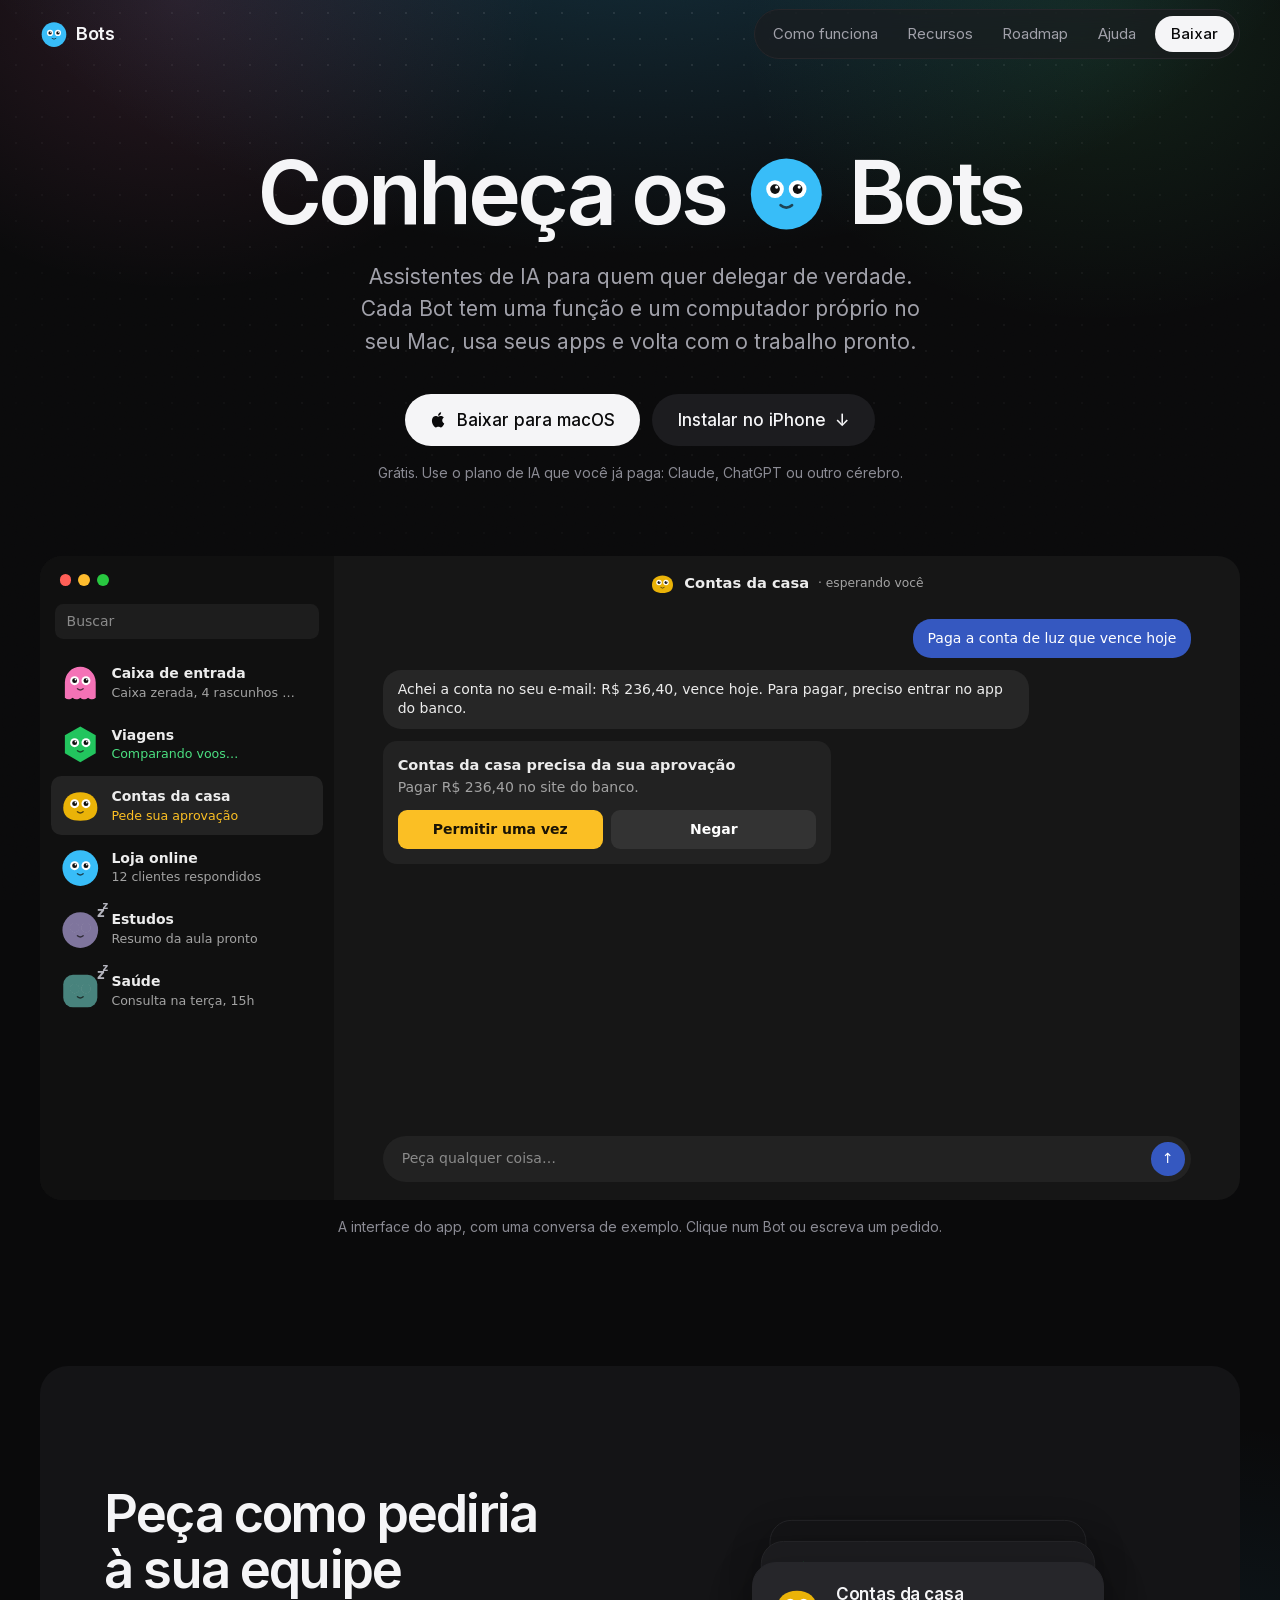
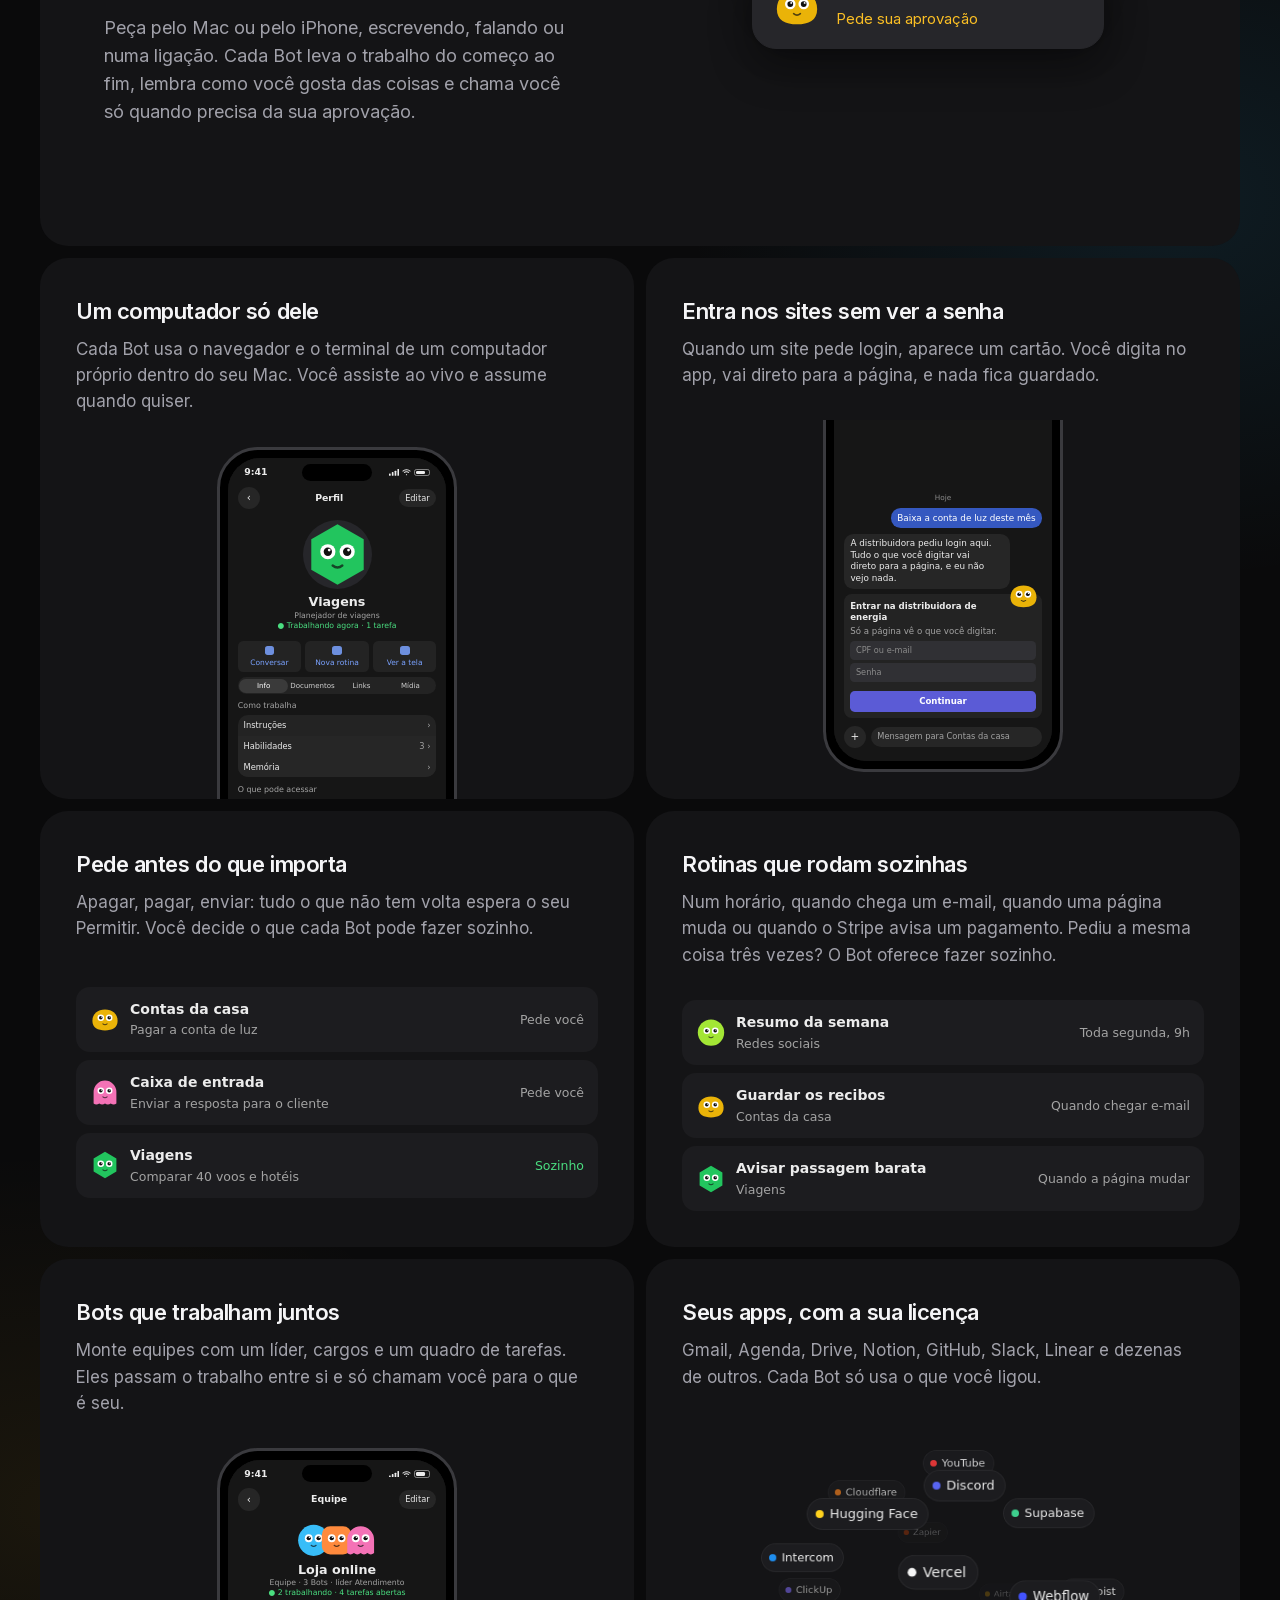
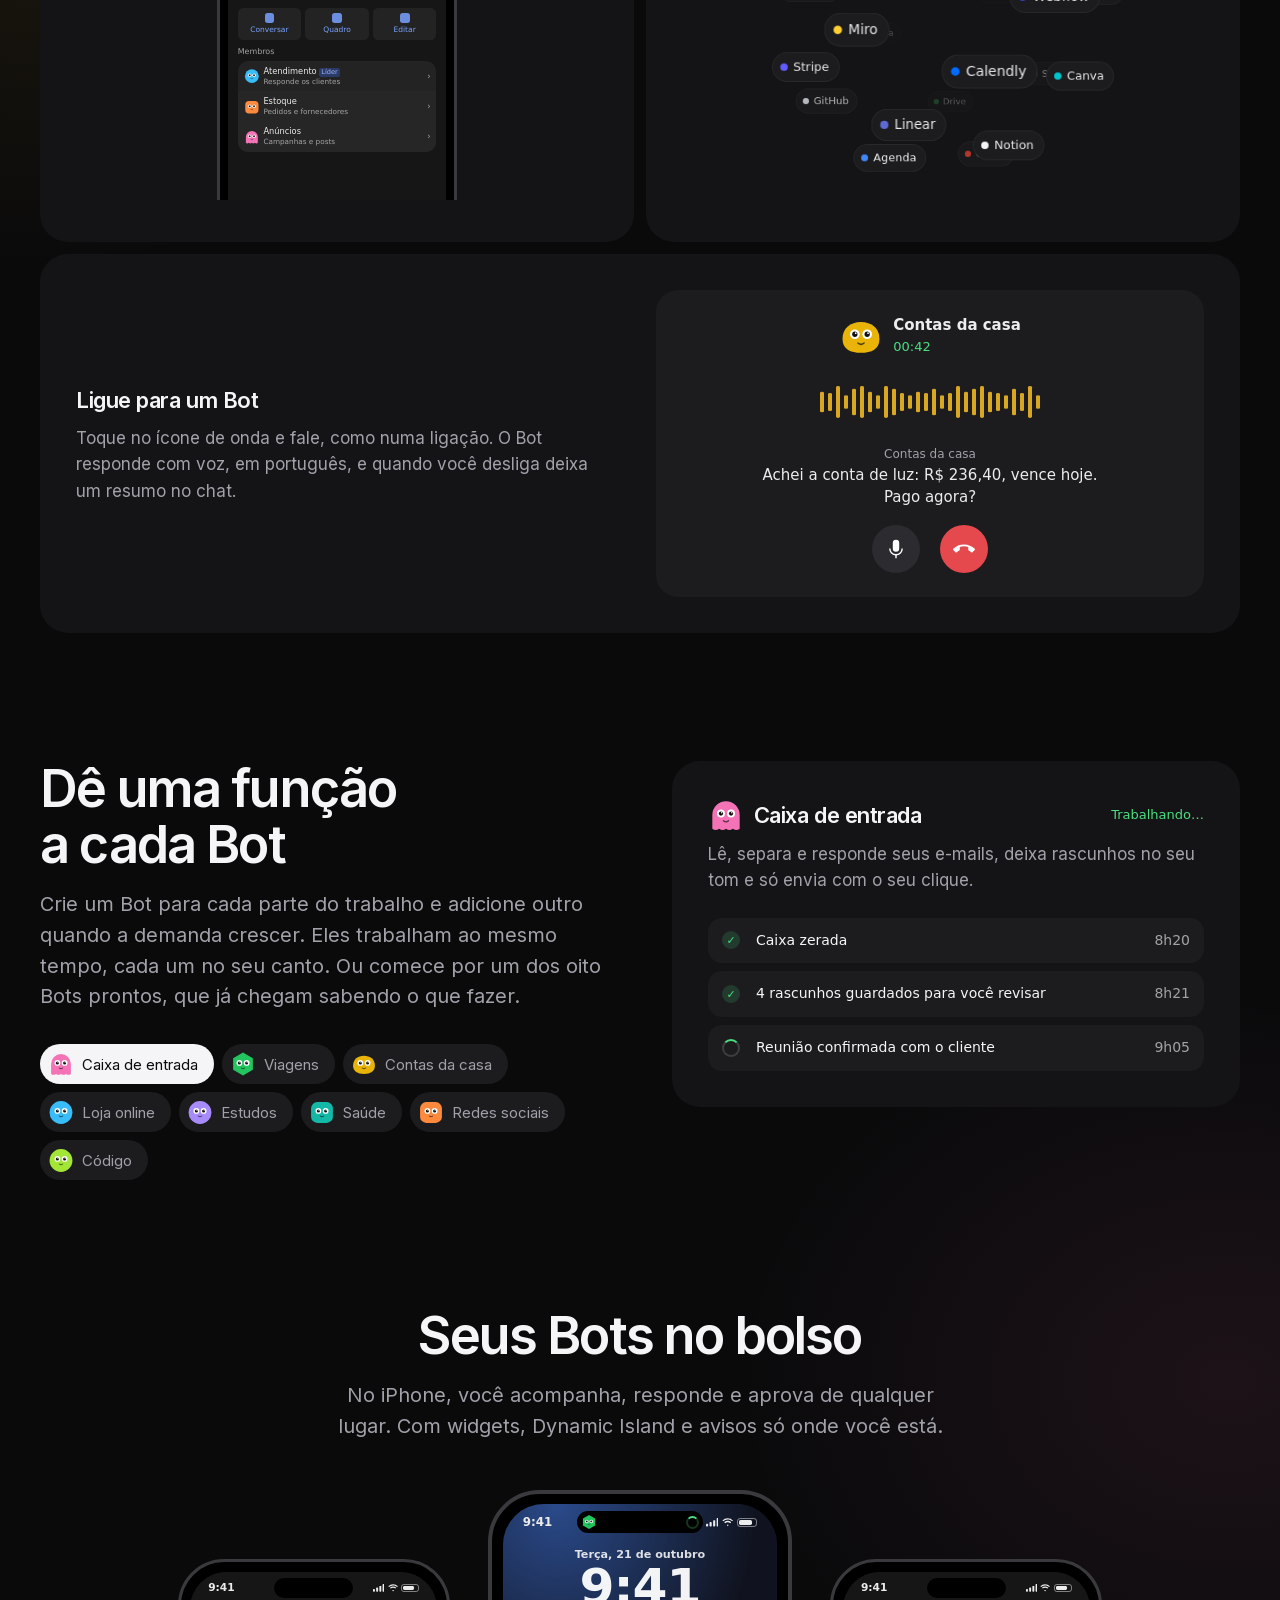
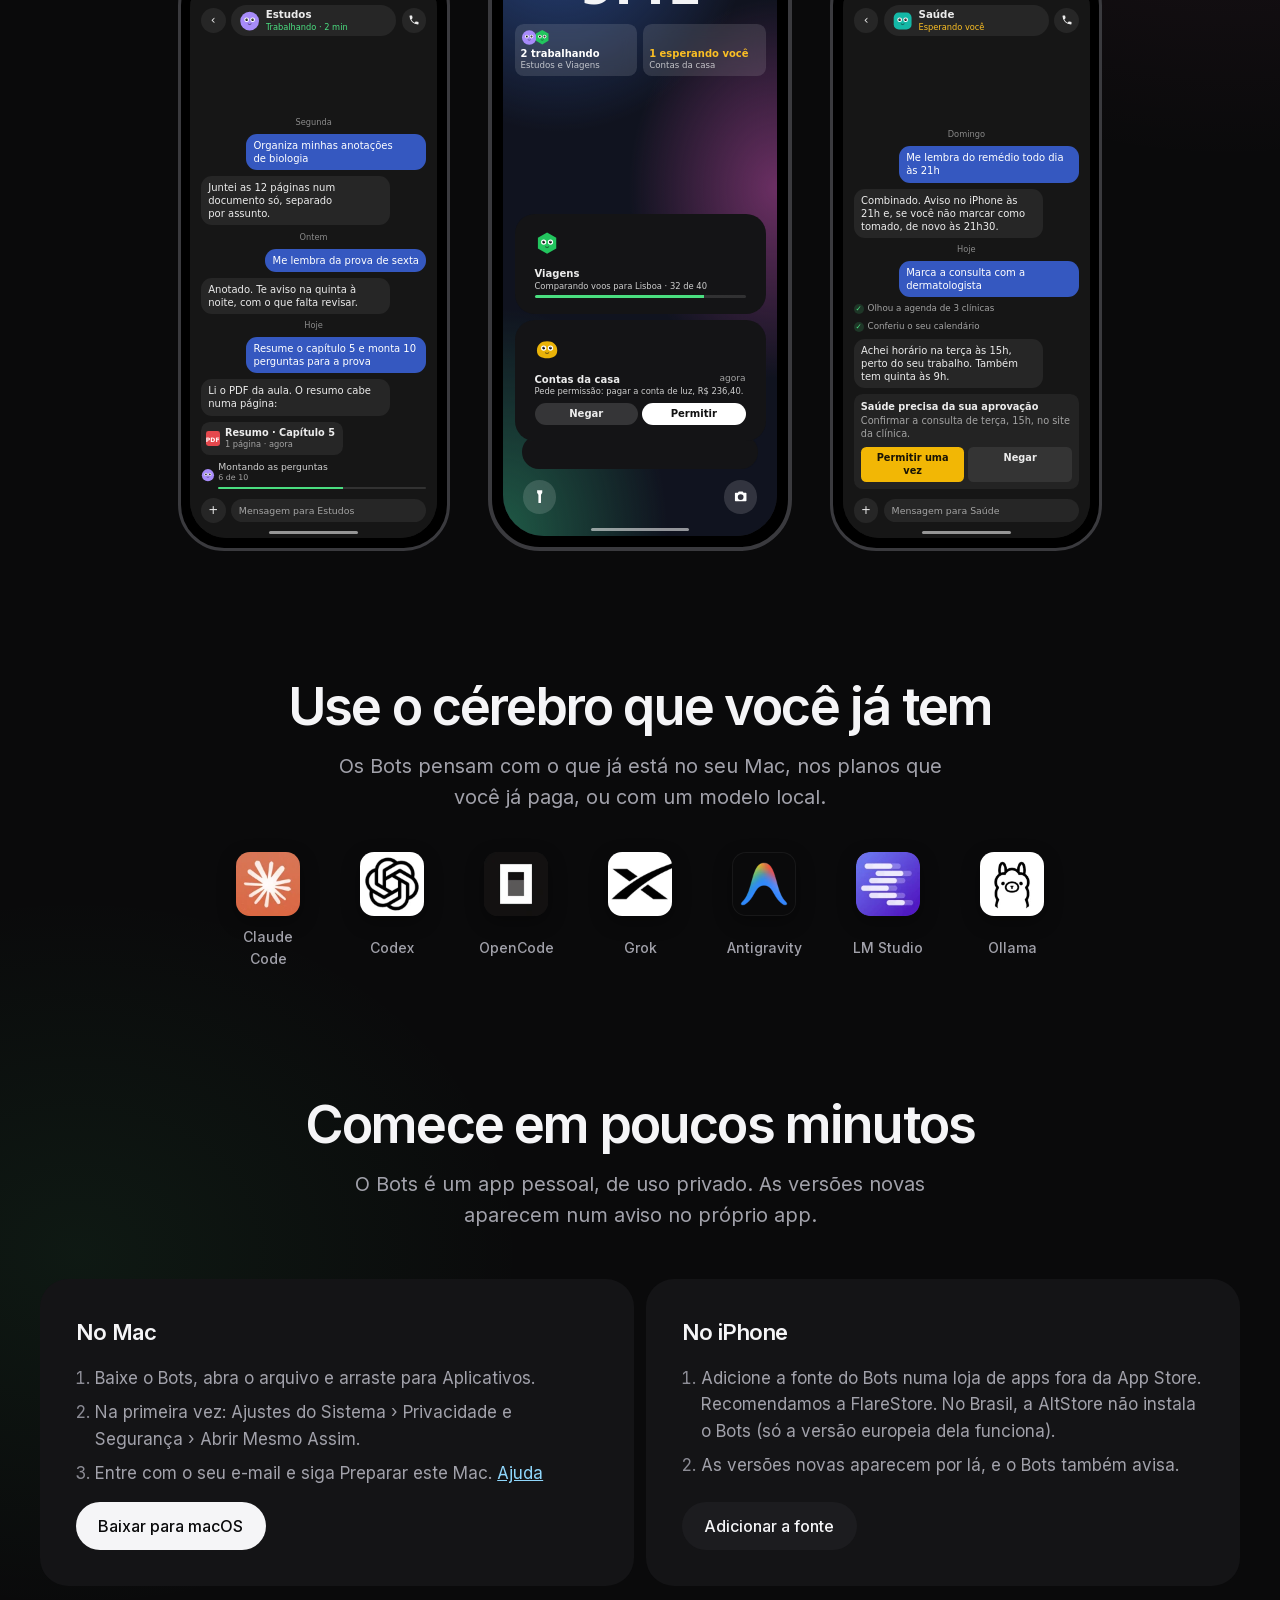
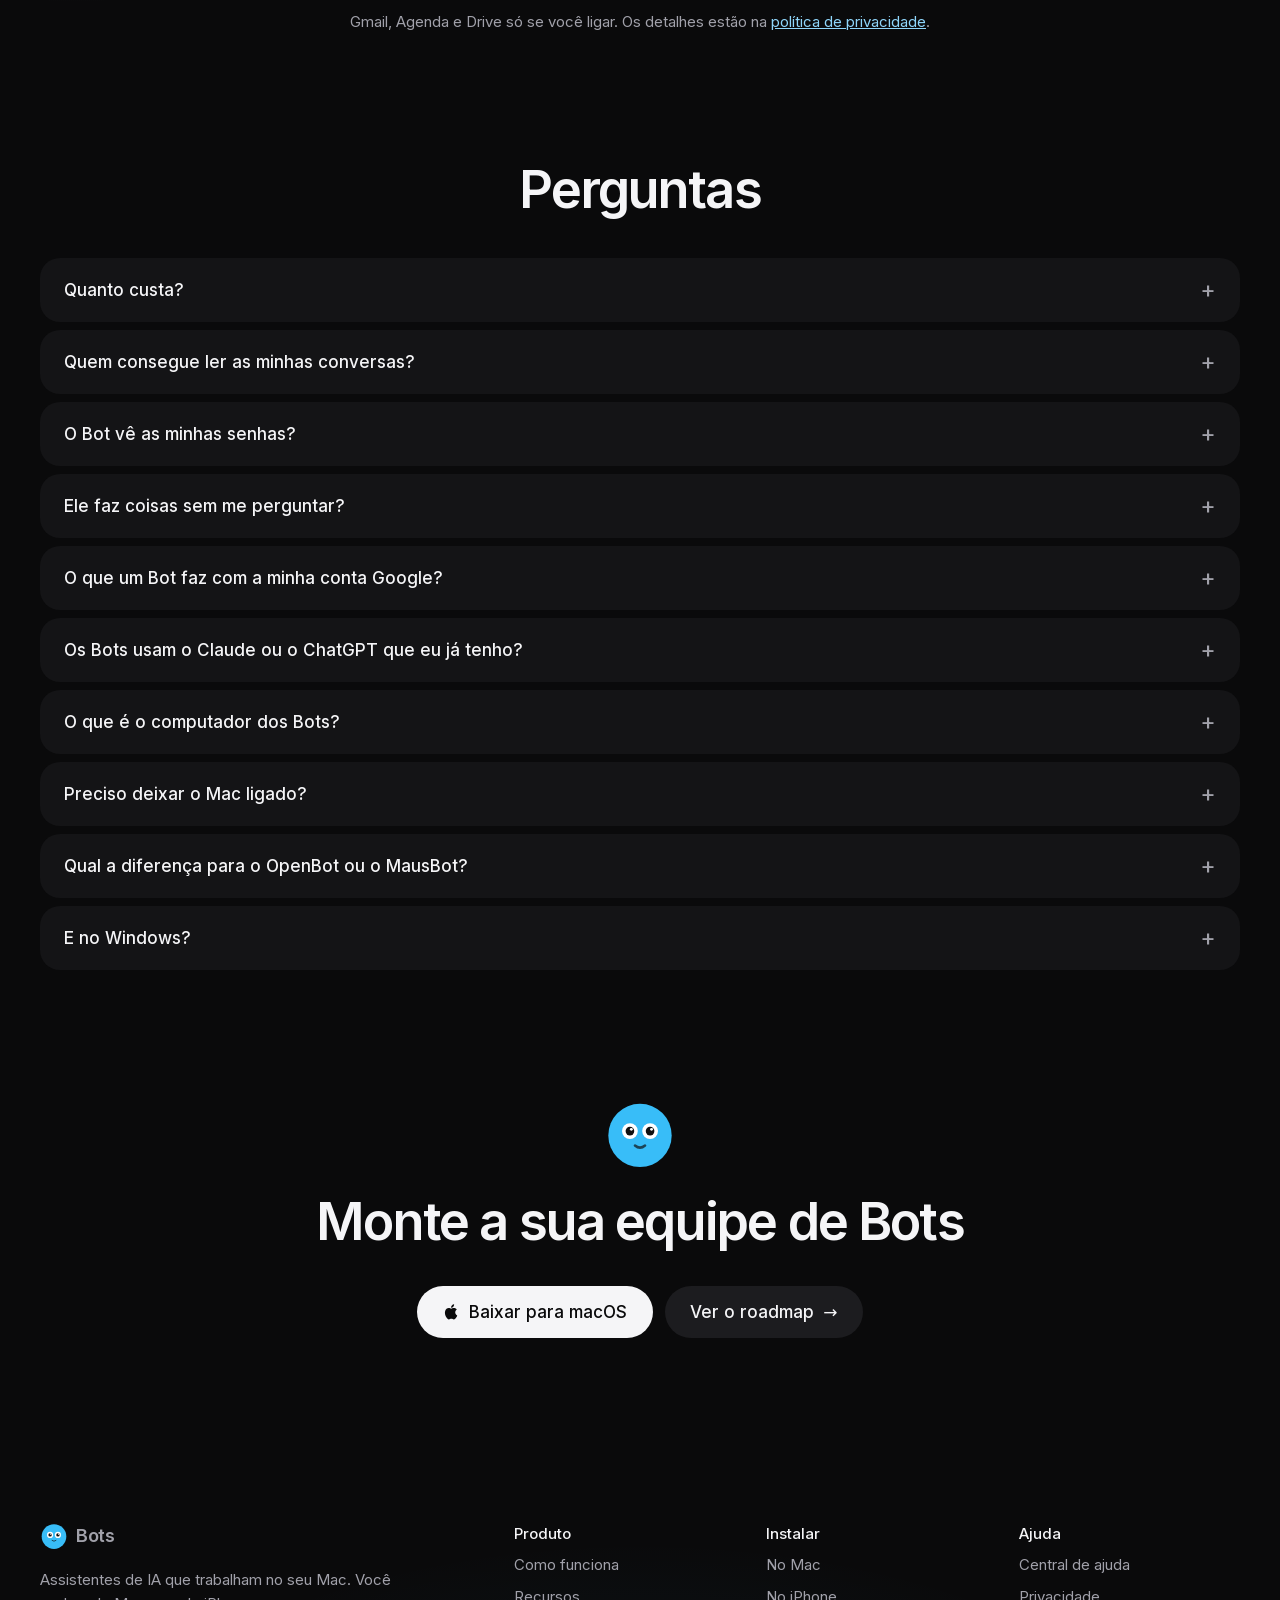
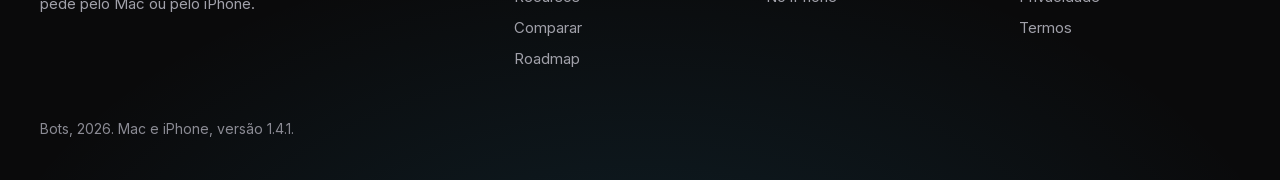
==== commit 14a3b1aa: "Bots 1.4.1" ====
--- a/index.html
+++ b/index.html
@@ -17,10 +17,14 @@
   <div class="bar__inner wrap">
     <a class="bar__name" href="./"><span data-mascot="round" data-hue="#38bdf8"></span>Bots</a>
     <nav class="bar__links" aria-label="Principal">
-      <a class="wide" href="#como">Como funciona</a>
-      <a class="wide" href="#faz">Recursos</a>
-      <a href="roadmap.html">Roadmap</a>
-      <a class="wide" href="ajuda.html">Ajuda</a>
+      <!-- No celular os links cabem num menu; o botão só aparece lá (e só com JavaScript, que é quem abre). -->
+      <button type="button" class="bar__menu" aria-expanded="false" aria-controls="bar-more">Menu</button>
+      <div class="bar__more" id="bar-more">
+        <a href="#como">Como funciona</a>
+        <a href="#faz">Recursos</a>
+        <a href="roadmap.html">Roadmap</a>
+        <a href="ajuda.html">Ajuda</a>
+      </div>
       <a class="button button--small" href="https://github.com/alenkpedro/bots/releases/latest/download/Bots.dmg" data-dl data-done="Começou">Baixar</a>
     </nav>
   </div>
@@ -38,17 +42,19 @@
 
     <!-- O app montado na página: clique num Bot da lista ou escreva um pedido. -->
     <div class="app rv" style="--i:3" data-ui>
-      <div class="app__side" role="tablist" aria-label="Bots">
+      <div class="app__side">
         <div class="app__top" aria-hidden="true"><i></i><i></i><i></i></div>
         <div class="app__search" aria-hidden="true">Buscar</div>
-        <button type="button" class="app__bot" role="tab" data-bot="caixa"><span data-mascot="ghost" data-hue="#f472b6"></span><span><b>Caixa de entrada</b><small>Caixa zerada, 4 rascunhos guardados</small></span></button>
-        <button type="button" class="app__bot" role="tab" data-bot="viagens"><span data-mascot="hex" data-hue="#22c55e"></span><span><b>Viagens</b><small data-tone="go">Comparando voos…</small></span></button>
-        <button type="button" class="app__bot" role="tab" data-bot="contas" aria-selected="true"><span data-mascot="bean" data-hue="#eab308"></span><span><b>Contas da casa</b><small data-tone="wait">Pede sua aprovação</small></span></button>
-        <button type="button" class="app__bot" role="tab" data-bot="loja"><span data-mascot="round" data-hue="#38bdf8"></span><span><b>Loja online</b><small>12 clientes respondidos</small></span></button>
-        <button type="button" class="app__bot" role="tab" data-bot="estudos" data-sleepy><span data-mascot="round" data-hue="#a78bfa"></span><span><b>Estudos</b><small>Resumo da aula pronto</small></span></button>
-        <button type="button" class="app__bot" role="tab" data-bot="saude" data-sleepy><span data-mascot="square" data-hue="#14b8a6"></span><span><b>Saúde</b><small>Consulta na terça, 15h</small></span></button>
-      </div>
-      <div class="app__main">
+        <div class="app__bots" role="tablist" aria-label="Bots">
+          <button type="button" class="app__bot" role="tab" id="bot-caixa" aria-controls="app-panel" data-bot="caixa" aria-selected="false" tabindex="-1"><span data-mascot="ghost" data-hue="#f472b6"></span><span><b>Caixa de entrada</b><small>Caixa zerada, 4 rascunhos guardados</small></span></button>
+          <button type="button" class="app__bot" role="tab" id="bot-viagens" aria-controls="app-panel" data-bot="viagens" aria-selected="false" tabindex="-1"><span data-mascot="hex" data-hue="#22c55e"></span><span><b>Viagens</b><small data-tone="go">Comparando voos…</small></span></button>
+          <button type="button" class="app__bot" role="tab" id="bot-contas" aria-controls="app-panel" data-bot="contas" aria-selected="true"><span data-mascot="bean" data-hue="#eab308"></span><span><b>Contas da casa</b><small data-tone="wait">Pede sua aprovação</small></span></button>
+          <button type="button" class="app__bot" role="tab" id="bot-loja" aria-controls="app-panel" data-bot="loja" aria-selected="false" tabindex="-1"><span data-mascot="round" data-hue="#38bdf8"></span><span><b>Loja online</b><small>12 clientes respondidos</small></span></button>
+          <button type="button" class="app__bot" role="tab" id="bot-estudos" aria-controls="app-panel" data-bot="estudos" aria-selected="false" tabindex="-1" data-sleepy><span data-mascot="round" data-hue="#a78bfa"></span><span><b>Estudos</b><small>Resumo da aula pronto</small></span></button>
+          <button type="button" class="app__bot" role="tab" id="bot-saude" aria-controls="app-panel" data-bot="saude" aria-selected="false" tabindex="-1" data-sleepy><span data-mascot="square" data-hue="#14b8a6"></span><span><b>Saúde</b><small>Consulta na terça, 15h</small></span></button>
+        </div>
+      </div>
+      <div class="app__main" id="app-panel" role="tabpanel" aria-labelledby="bot-contas">
         <div class="toasts" id="app-toasts"></div>
         <div class="app__head" id="app-head"></div>
         <div class="app__chat" id="app-chat" aria-live="polite"></div>
@@ -135,17 +141,17 @@
         <h2 class="title rv" id="funcao">Dê uma função a cada Bot</h2>
         <p class="sub rv" style="--i:1">Crie um Bot para cada parte do trabalho e adicione outro quando a demanda crescer. Eles trabalham ao mesmo tempo, cada um no seu canto. Ou comece por um dos oito Bots prontos, que já chegam sabendo o que fazer.</p>
         <div class="chips rv" style="--i:2" role="tablist" aria-label="Funções">
-          <button type="button" role="tab" data-job="0" aria-selected="true"><span data-mascot="ghost" data-hue="#f472b6"></span>Caixa de entrada</button>
-          <button type="button" role="tab" data-job="1"><span data-mascot="hex" data-hue="#22c55e"></span>Viagens</button>
-          <button type="button" role="tab" data-job="2"><span data-mascot="bean" data-hue="#eab308"></span>Contas da casa</button>
-          <button type="button" role="tab" data-job="3"><span data-mascot="round" data-hue="#38bdf8"></span>Loja online</button>
-          <button type="button" role="tab" data-job="4"><span data-mascot="round" data-hue="#a78bfa"></span>Estudos</button>
-          <button type="button" role="tab" data-job="5"><span data-mascot="square" data-hue="#14b8a6"></span>Saúde</button>
-          <button type="button" role="tab" data-job="6"><span data-mascot="square" data-hue="#ff8a3d"></span>Redes sociais</button>
-          <button type="button" role="tab" data-job="7"><span data-mascot="round" data-hue="#a3e635"></span>Código</button>
-        </div>
-      </div>
-      <div class="job rv" style="--i:2" id="job" aria-live="polite">
+          <button type="button" role="tab" id="job-tab-0" aria-controls="job" data-job="0" aria-selected="true"><span data-mascot="ghost" data-hue="#f472b6"></span>Caixa de entrada</button>
+          <button type="button" role="tab" id="job-tab-1" aria-controls="job" data-job="1" aria-selected="false" tabindex="-1"><span data-mascot="hex" data-hue="#22c55e"></span>Viagens</button>
+          <button type="button" role="tab" id="job-tab-2" aria-controls="job" data-job="2" aria-selected="false" tabindex="-1"><span data-mascot="bean" data-hue="#eab308"></span>Contas da casa</button>
+          <button type="button" role="tab" id="job-tab-3" aria-controls="job" data-job="3" aria-selected="false" tabindex="-1"><span data-mascot="round" data-hue="#38bdf8"></span>Loja online</button>
+          <button type="button" role="tab" id="job-tab-4" aria-controls="job" data-job="4" aria-selected="false" tabindex="-1"><span data-mascot="round" data-hue="#a78bfa"></span>Estudos</button>
+          <button type="button" role="tab" id="job-tab-5" aria-controls="job" data-job="5" aria-selected="false" tabindex="-1"><span data-mascot="square" data-hue="#14b8a6"></span>Saúde</button>
+          <button type="button" role="tab" id="job-tab-6" aria-controls="job" data-job="6" aria-selected="false" tabindex="-1"><span data-mascot="square" data-hue="#ff8a3d"></span>Redes sociais</button>
+          <button type="button" role="tab" id="job-tab-7" aria-controls="job" data-job="7" aria-selected="false" tabindex="-1"><span data-mascot="round" data-hue="#a3e635"></span>Código</button>
+        </div>
+      </div>
+      <div class="job rv" style="--i:2" id="job" role="tabpanel" aria-labelledby="job-tab-0" tabindex="0" aria-live="polite">
         <h3>Caixa de entrada</h3>
         <p>Lê, separa e responde seus e-mails, deixa rascunhos no seu tom e só envia com o seu clique.</p>
         <ul><li>Caixa zerada<span>8h20</span></li><li>4 rascunhos guardados para você revisar<span>8h21</span></li><li>Reunião confirmada com o cliente<span>9h05</span></li></ul>
@@ -209,7 +215,7 @@
         <details><summary>O que é o computador dos Bots?</summary><p>Um pequeno computador Linux que roda dentro do seu Mac, só para os Bots: cada um tem a própria tela, com um navegador onde faz login nos sites e trabalha. Não é uma partição do disco nem mexe nos seus arquivos; você assiste à tela ao vivo e pode assumir quando quiser. Ele usa uns 4 GB de memória quando está ligado e dorme sozinho quando nenhum Bot precisa dele.</p></details>
         <details><summary>Preciso deixar o Mac ligado?</summary><p>Para os Bots trabalharem, sim: eles trabalham no seu Mac, no computador deles. Pelo iPhone você acompanha, responde e pede coisas de qualquer lugar, e as conversas abrem mesmo com o Mac desligado.</p></details>
         <details><summary>Qual a diferença para o OpenBot ou o MausBot?</summary><p>A ideia é parecida: uma equipe de agentes com o plano de IA que você já tem. Veja, lado a lado, o que muda e onde cada um vai melhor na <a href="comparar.html">página de comparação</a>.</p></details>
-        <details><summary>E no Windows?</summary><p>O app do Windows está em pausa desde 18 de outubro de 2026. Quando voltar, aparece no <a href="roadmap.html">roadmap</a>.</p></details>
+        <details><summary>E no Windows?</summary><p>Tem, na mesma versão do Mac. Por enquanto o instalador vai direto para quem está testando; quando abrir para todos, o link aparece aqui.</p></details>
       </div>
     </div>
   </section>
@@ -232,7 +238,7 @@
       <nav aria-label="Instalar"><b>Instalar</b><a href="https://github.com/alenkpedro/bots/releases/latest/download/Bots.dmg">No Mac</a><a href="fonte.html">No iPhone</a></nav>
       <nav aria-label="Ajuda"><b>Ajuda</b><a href="ajuda.html">Central de ajuda</a><a href="privacidade.html">Privacidade</a><a href="termos.html">Termos</a></nav>
     </div>
-    <div class="foot__end"><span>Bots, 2026. Mac e iPhone, versão 1.4.</span></div>
+    <div class="foot__end"><span>Bots, 2026. Mac e iPhone, versão 1.4.1.</span></div>
   </div>
 </footer>
 
--- a/site.css
+++ b/site.css
@@ -146,6 +146,19 @@
 .bar__links a:not(.button):hover, .bar__links a[aria-current] { color: var(--ink); background: var(--surface-3); }
 .bar__links .button { margin-left: 0.25rem; }
 @media (max-width: 760px) { .bar__links .wide { display: none; } }
+/* No computador os links ficam na pílula; no celular viram um menu que abre embaixo dela, para Ajuda e o
+   resto continuarem a um toque. Sem JavaScript o botão some e os links ficam à vista. */
+.bar__links { position: relative; }
+.bar__more { display: flex; align-items: center; gap: 0.125rem; }
+.bar__menu { display: none; color: var(--muted); padding: 0.45rem 0.85rem; border-radius: 999px; transition: color var(--t-hover) ease, background-color var(--t-hover) ease; }
+.bar__menu:hover, .bar__menu[aria-expanded="true"] { color: var(--ink); background: var(--surface-3); }
+@media (max-width: 760px) {
+  .js .bar__menu { display: block; }
+  .js .bar__more { display: none; position: absolute; top: calc(100% + 0.5rem); right: 0; min-width: 12rem; flex-direction: column; align-items: stretch; padding: 0.4rem; border-radius: 18px; background: rgb(28 28 31 / 0.97); border: 1px solid var(--surface-3); box-shadow: 0 12px 32px rgb(0 0 0 / 0.45); }
+  .js .bar__more.is-open { display: flex; }
+  .js .bar__more a:not(.button) { padding: 0.7rem 0.9rem; border-radius: 12px; }
+  html:not(.js) .bar__more { flex-wrap: wrap; }
+}
 
 /* ---------- mascotes (desenhados aqui, como no app) ---------- */
 .mascot { overflow: visible; }
@@ -202,6 +215,7 @@
 .app__top i:nth-child(2) { background: #febc2e; }
 .app__top i:nth-child(3) { background: #28c840; }
 .app__search { margin: 0 0.3em 0.8em; padding: 0.55em 0.8em; border-radius: 0.6em; background: #1d1d1d; color: #8a8a8a; }
+.app__bots { display: flex; flex-direction: column; gap: 0.2em; }
 .app__bot { display: flex; align-items: center; gap: 0.75em; width: 100%; padding: 0.65em; border-radius: 0.75em; text-align: left; transition: background-color var(--t-hover) ease; }
 .app__bot svg { width: 2.9em; height: 2.9em; }
 .app__bot span:first-child { flex: none; }
@@ -216,7 +230,9 @@
 .app__head { display: flex; align-items: center; justify-content: center; gap: 0.6em; padding: 1em; font-weight: 600; font-size: 1.05em; }
 .app__head svg { width: 1.7em; height: 1.7em; }
 .app__head small { font-weight: 400; color: #a3a3a3; }
-.app__chat { flex: 1; padding: 0.6em clamp(1em, 4vw, 3.5em) 1.2em; display: flex; flex-direction: column; justify-content: flex-end; gap: 0.85em; }
+/* A conversa começa pelo topo, logo abaixo do nome do Bot: alinhada embaixo, a primeira mensagem ficava fora da
+   primeira tela e a demo parecia um retângulo vazio. */
+.app__chat { flex: 1; padding: 0.6em clamp(1em, 4vw, 3.5em) 1.2em; display: flex; flex-direction: column; justify-content: flex-start; gap: 0.85em; }
 .app__chat > * { animation: rise 420ms var(--ease-out) both; }
 .msg-me { align-self: flex-end; max-width: 75%; padding: 0.7em 1.05em; border-radius: 1.3em; background: #3558c0; color: #fff; }
 .msg-bot { align-self: flex-start; max-width: 80%; padding: 0.7em 1.05em; border-radius: 1.3em; background: #262626; }
@@ -249,17 +265,22 @@
 .app__composer { margin: 0 clamp(1em, 4vw, 3.5em) 1.3em; display: flex; align-items: center; gap: 0.6em; padding: 0.45em 0.45em 0.45em 1.2em; border-radius: 999px; background: #222; }
 .app__composer input { flex: 1; min-width: 0; background: none; border: 0; outline: none; color: #ececec; font-size: 1em; }
 .app__composer input::placeholder { color: #8a8a8a; }
+/* O campo não tem contorno próprio: quem mostra o foco é a pílula inteira. */
+.app__composer:focus-within { box-shadow: 0 0 0 2px var(--blue); }
 .app__composer button { width: 2.4em; height: 2.4em; border-radius: 50%; background: #3558c0; color: #fff; font-size: 1em; transition: transform var(--t-press) var(--ease-out); }
 .app__composer button:active { transform: scale(0.9); }
 .app-caption { margin-top: 1rem; text-align: center; font-size: 0.875rem; color: var(--soft); }
 @media (max-width: 760px) {
   .app { grid-template-columns: 1fr; min-height: 0; font-size: 15px; }
-  .app__side { flex-direction: row; overflow-x: auto; gap: 4px; padding: 10px; scrollbar-width: none; }
+  .app__side { padding: 10px; min-width: 0; }   /* sem isso a fileira de Bots alarga a demo além da tela */
+  .app__bots { flex-direction: row; overflow-x: auto; gap: 4px; padding: 5px; margin: -5px; scrollbar-width: none; }   /* a folga deixa o contorno de foco à vista */
   .app__top, .app__search { display: none; }
   .app__bot { flex-direction: column; width: 88px; flex: none; gap: 4px; text-align: center; padding: 8px 4px; }
   .app__bot > span:last-child { width: 100%; }
   .app__bot small { display: none; }
-  .app__bot b { font-size: 12px; font-weight: 500; white-space: nowrap; overflow: hidden; text-overflow: ellipsis; }
+  /* O nome inteiro, em até duas linhas: cortado ("Caixa de en…") ninguém sabia qual Bot era. */
+  .app__bot { justify-content: flex-start; }
+  .app__bot b { font-size: 12px; font-weight: 500; line-height: 1.25; text-wrap: balance; }
   .app__chat { min-height: 340px; }
 }
 
@@ -418,7 +439,7 @@
 .faq details:has(summary:focus-visible) { outline: 2px solid var(--blue); outline-offset: 3px; }
 .faq summary::after { content: "+"; font-size: 1.5rem; font-weight: 400; color: var(--muted); transition: transform var(--t-ui) var(--ease-out); }
 .faq details[open] summary::after { transform: rotate(45deg); }
-.faq details p { padding-bottom: 1.5rem; color: var(--muted); max-width: 60rem; }
+.faq details p { padding-bottom: 1.5rem; color: var(--muted); max-width: 65ch; }   /* linhas longas cansam: ~65 letras por linha */
 .faq details a { color: var(--link); }
 
 /* Chamada final. */
@@ -1301,18 +1322,19 @@
 .island.is-open .island__text { flex: 1; margin-left: 0.5em; opacity: 1; filter: none; transition-delay: 220ms; }
 .island.is-open i { width: 1.4em; height: 1.4em; }
 
-/* Avisos dos outros Bots na demo do Mac: chegam no canto, se empilham (o mais novo na frente) e somem sozinhos. */
-.toasts { position: absolute; top: 3.4em; right: 1em; z-index: 5; width: min(19em, 60%); display: grid; }
-.toast { grid-area: 1 / 1; display: flex; align-items: center; gap: 0.6em; width: 100%; padding: 0.65em 0.8em; border-radius: 0.9em; background: #26262a; box-shadow: 0 8px 24px rgb(0 0 0 / 0.45), inset 0 0 0 1px rgb(255 255 255 / 0.06); text-align: left; font-size: 0.86em; color: #ececec; transform-origin: top center; transition: transform 420ms cubic-bezier(0.3, 1.25, 0.5, 1), opacity 300ms ease, filter 300ms ease; }
+/* Avisos dos outros Bots na demo do Mac: chegam no canto, se empilham (o mais novo na frente) e somem sozinhos.
+   Ficam embaixo, sobre o campo de pedido: a conversa começa no topo e eles cobririam a primeira mensagem. */
+.toasts { position: absolute; bottom: 5.3em; right: 1em; z-index: 5; width: min(19em, 60%); display: grid; }
+.toast { grid-area: 1 / 1; display: flex; align-items: center; gap: 0.6em; width: 100%; padding: 0.65em 0.8em; border-radius: 0.9em; background: #26262a; box-shadow: 0 8px 24px rgb(0 0 0 / 0.45), inset 0 0 0 1px rgb(255 255 255 / 0.06); text-align: left; font-size: 0.86em; color: #ececec; transform-origin: bottom center; transition: transform 420ms cubic-bezier(0.3, 1.25, 0.5, 1), opacity 300ms ease, filter 300ms ease; }
 .toast svg { width: 2.1em; height: 2.1em; }
 .toast > span:first-child { flex: none; }
 .toast b { display: block; font-weight: 600; }
 .toast small { display: block; color: #b4b4bd; font-size: 0.95em; }
 .toast[data-i="0"] { z-index: 3; }
-.toast[data-i="1"] { z-index: 2; transform: translateY(0.7em) scale(0.94); filter: brightness(0.7); }
-.toast[data-i="2"] { z-index: 1; transform: translateY(1.3em) scale(0.88); filter: brightness(0.5); }
-.toast[data-i="3"], .toast.is-gone { opacity: 0; filter: blur(4px); transform: translateY(1.6em) scale(0.84); pointer-events: none; }
-.toast.is-new { opacity: 0; transform: translateY(-1.2em) scale(0.96); filter: blur(4px); }
+.toast[data-i="1"] { z-index: 2; transform: translateY(-0.7em) scale(0.94); filter: brightness(0.7); }
+.toast[data-i="2"] { z-index: 1; transform: translateY(-1.3em) scale(0.88); filter: brightness(0.5); }
+.toast[data-i="3"], .toast.is-gone { opacity: 0; filter: blur(4px); transform: translateY(-1.6em) scale(0.84); pointer-events: none; }
+.toast.is-new { opacity: 0; transform: translateY(1.2em) scale(0.96); filter: blur(4px); }
 @media (max-width: 760px) { .toasts { display: none; } }
 
 /* Troca de texto com desfoque: o texto novo entra nítido saindo de um leve borrão (botões de baixar, situação do Bot,
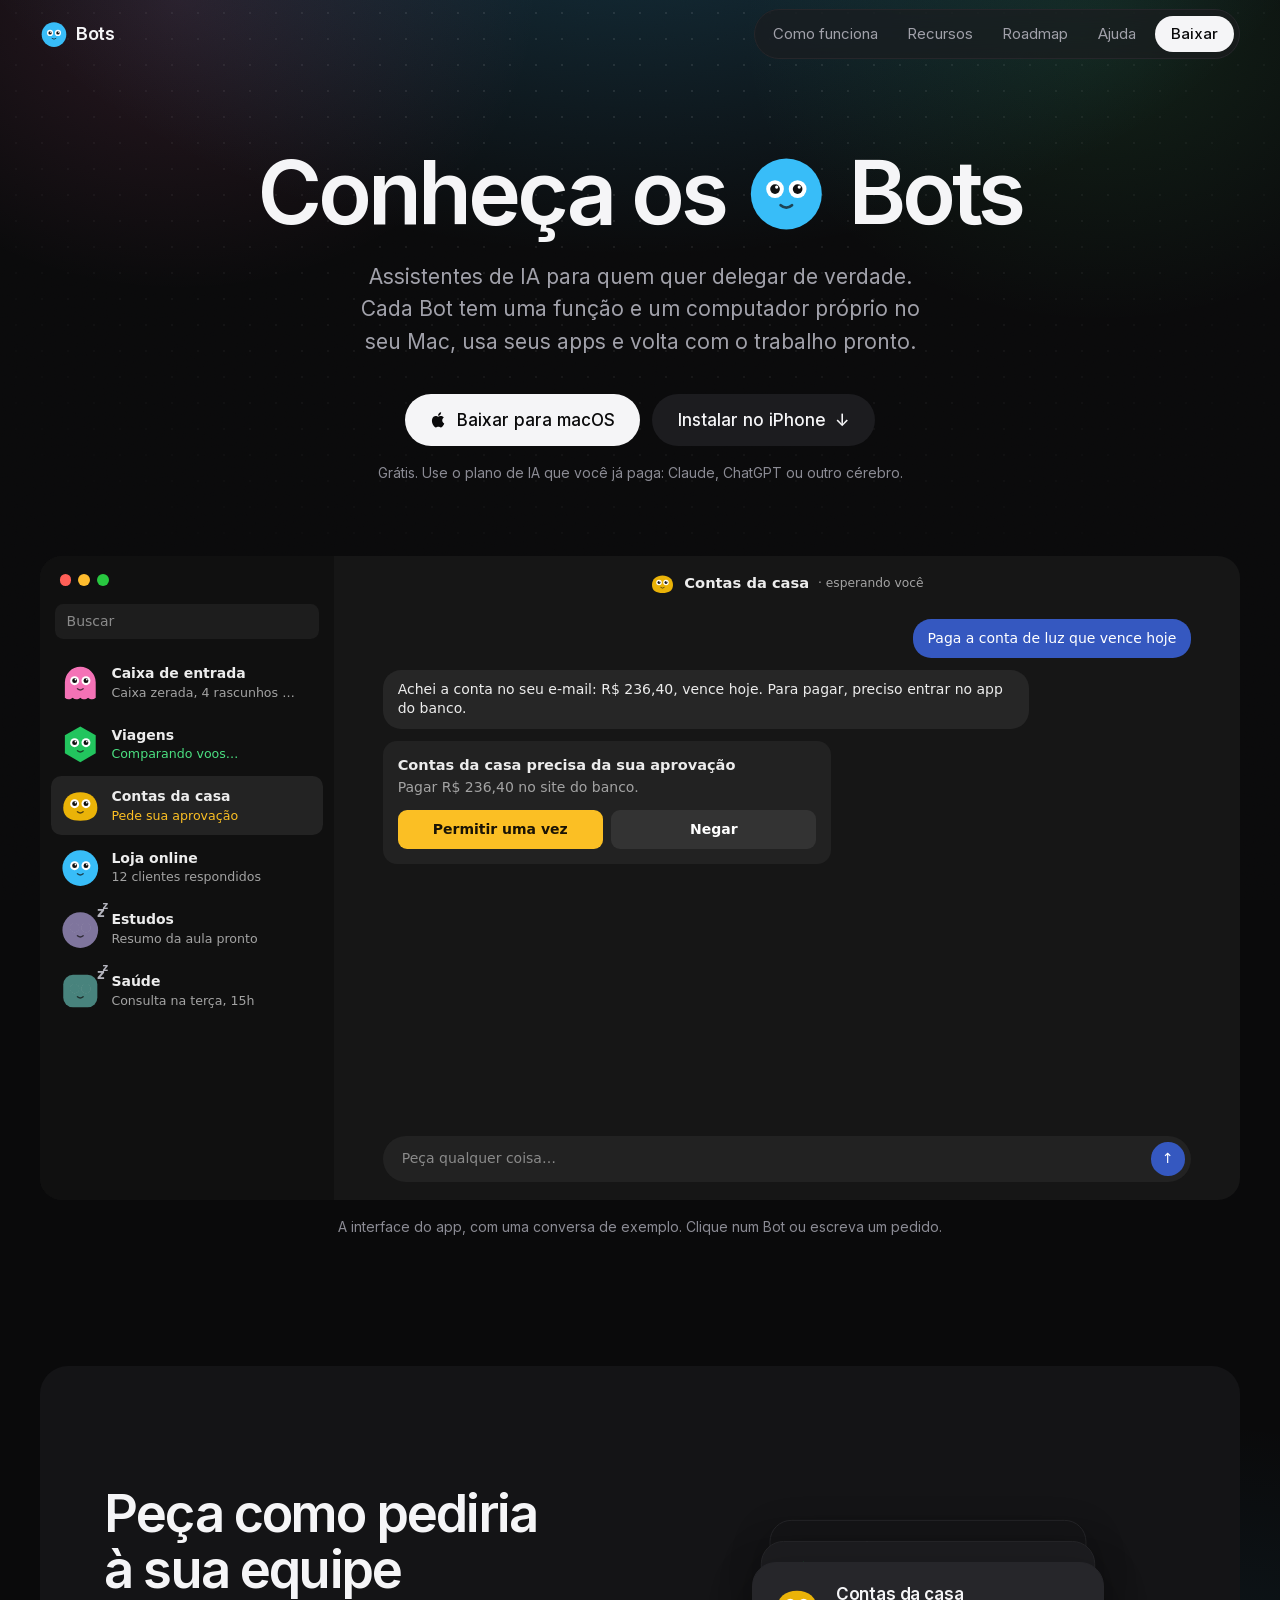
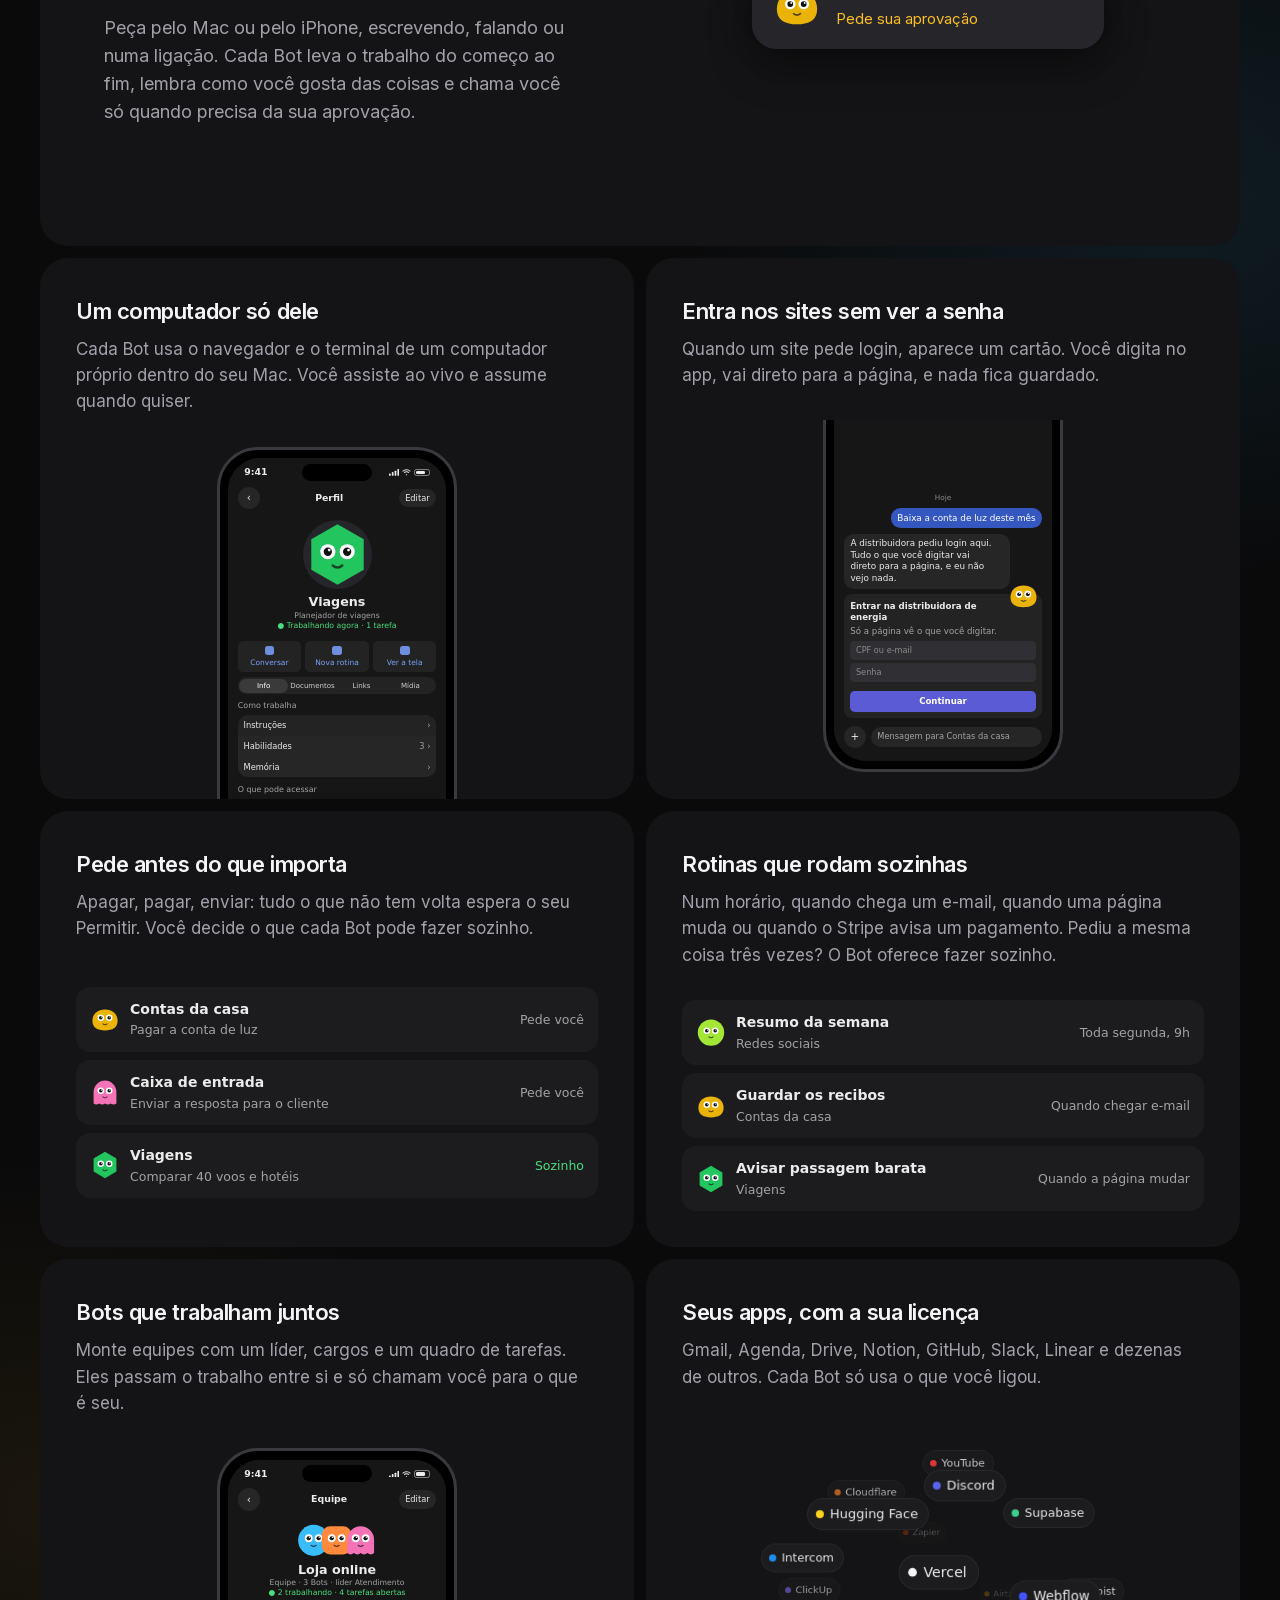
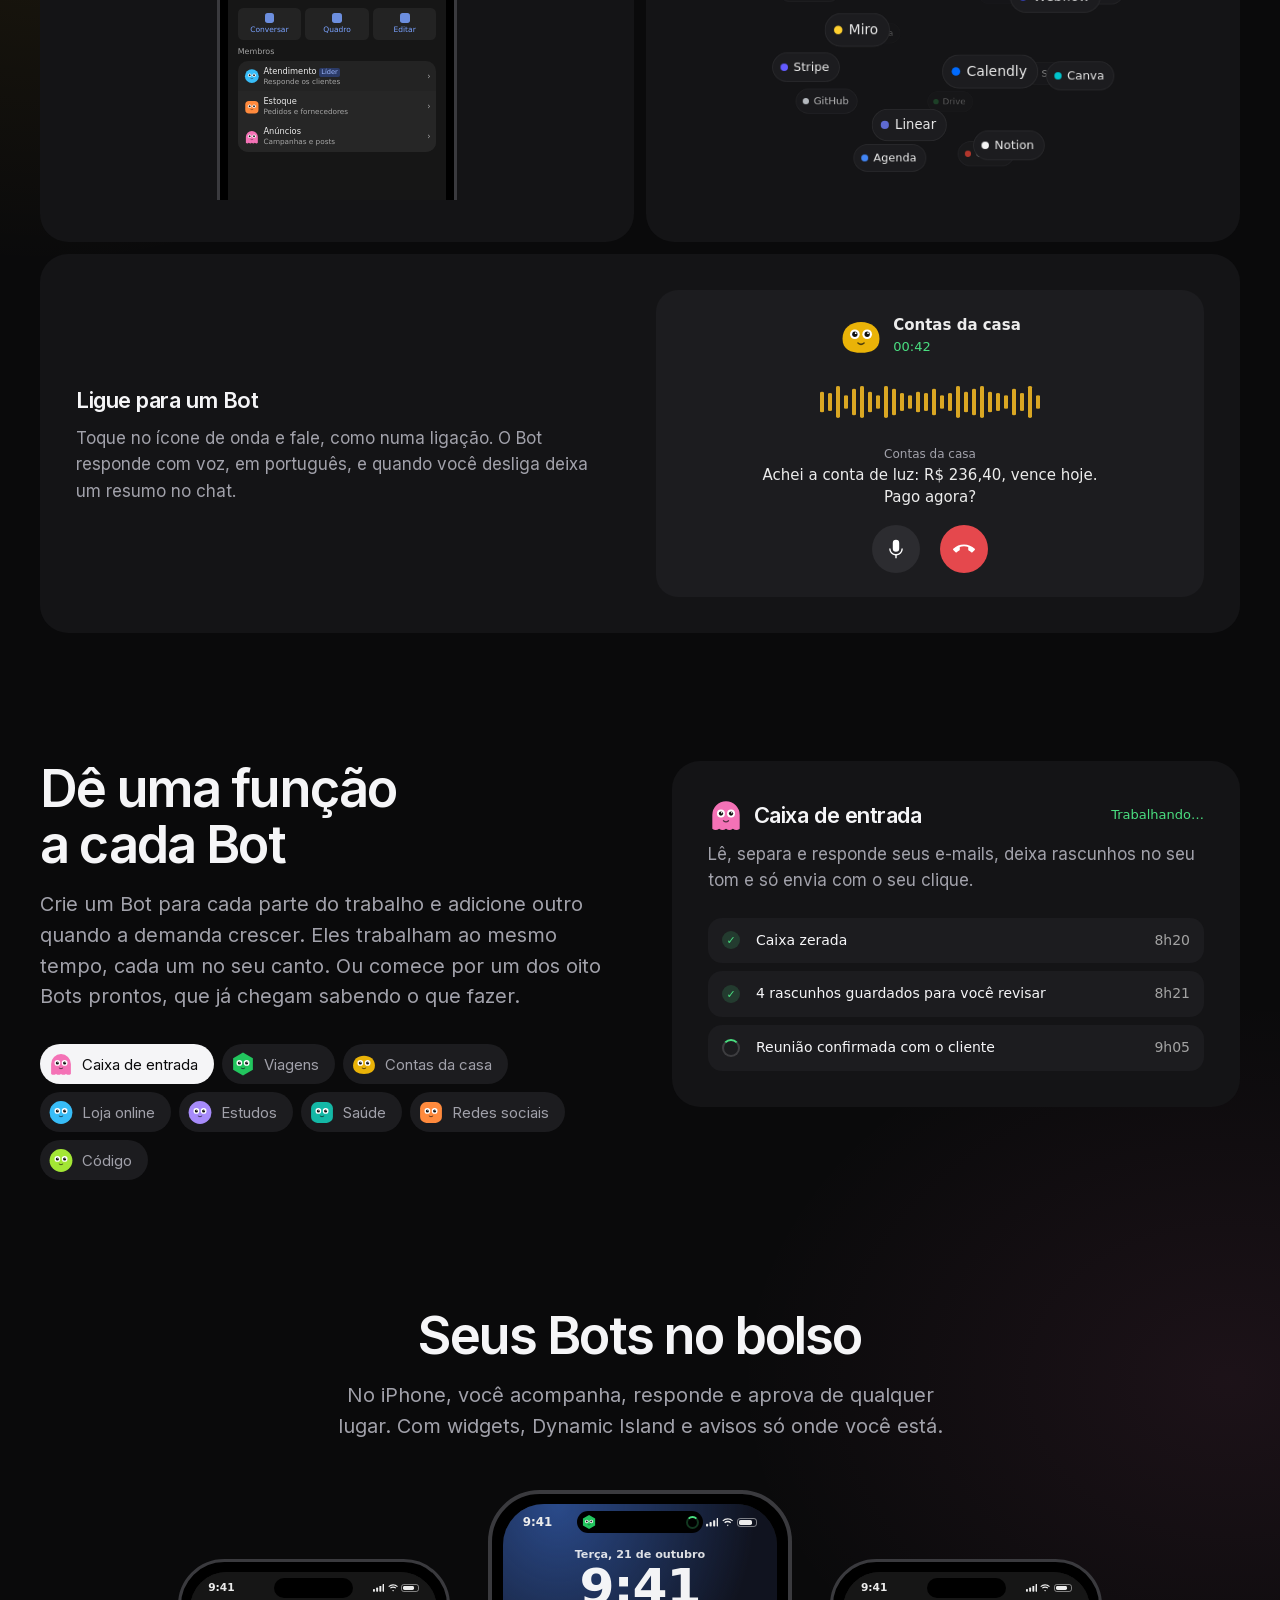
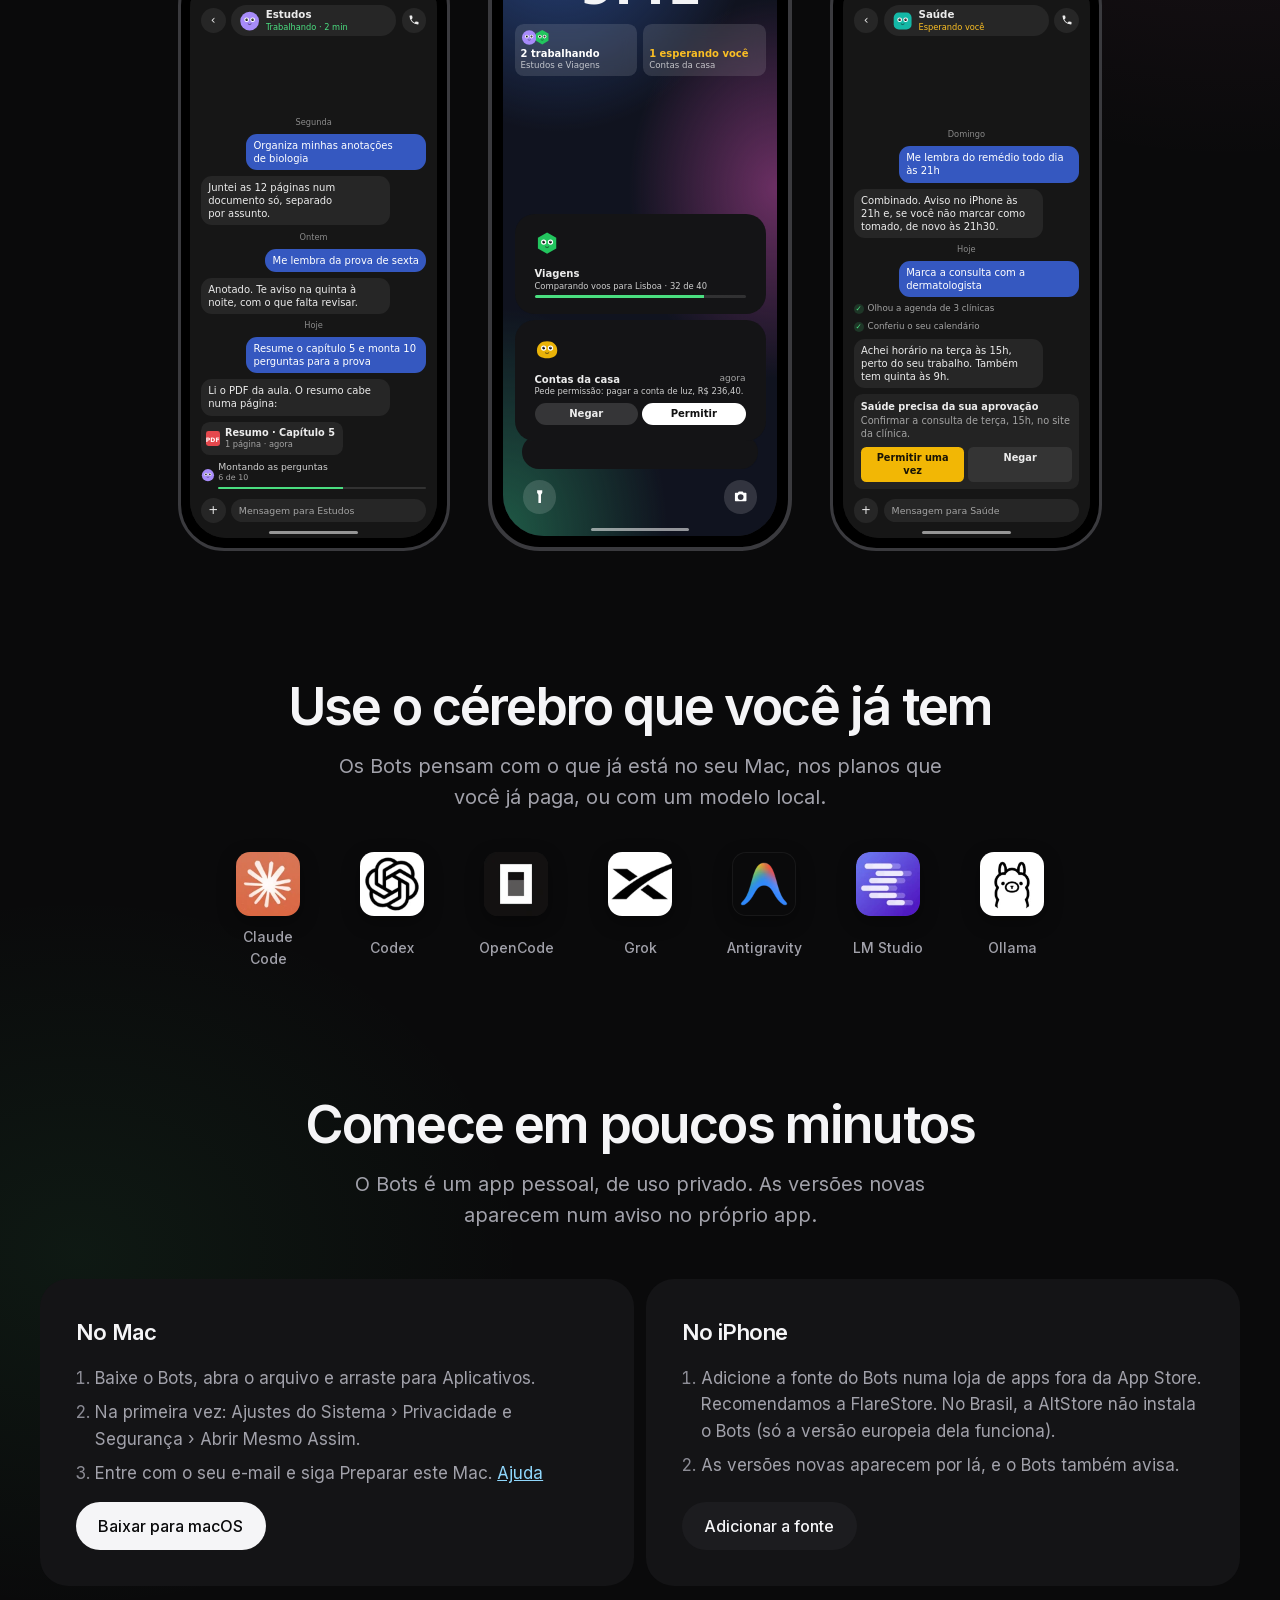
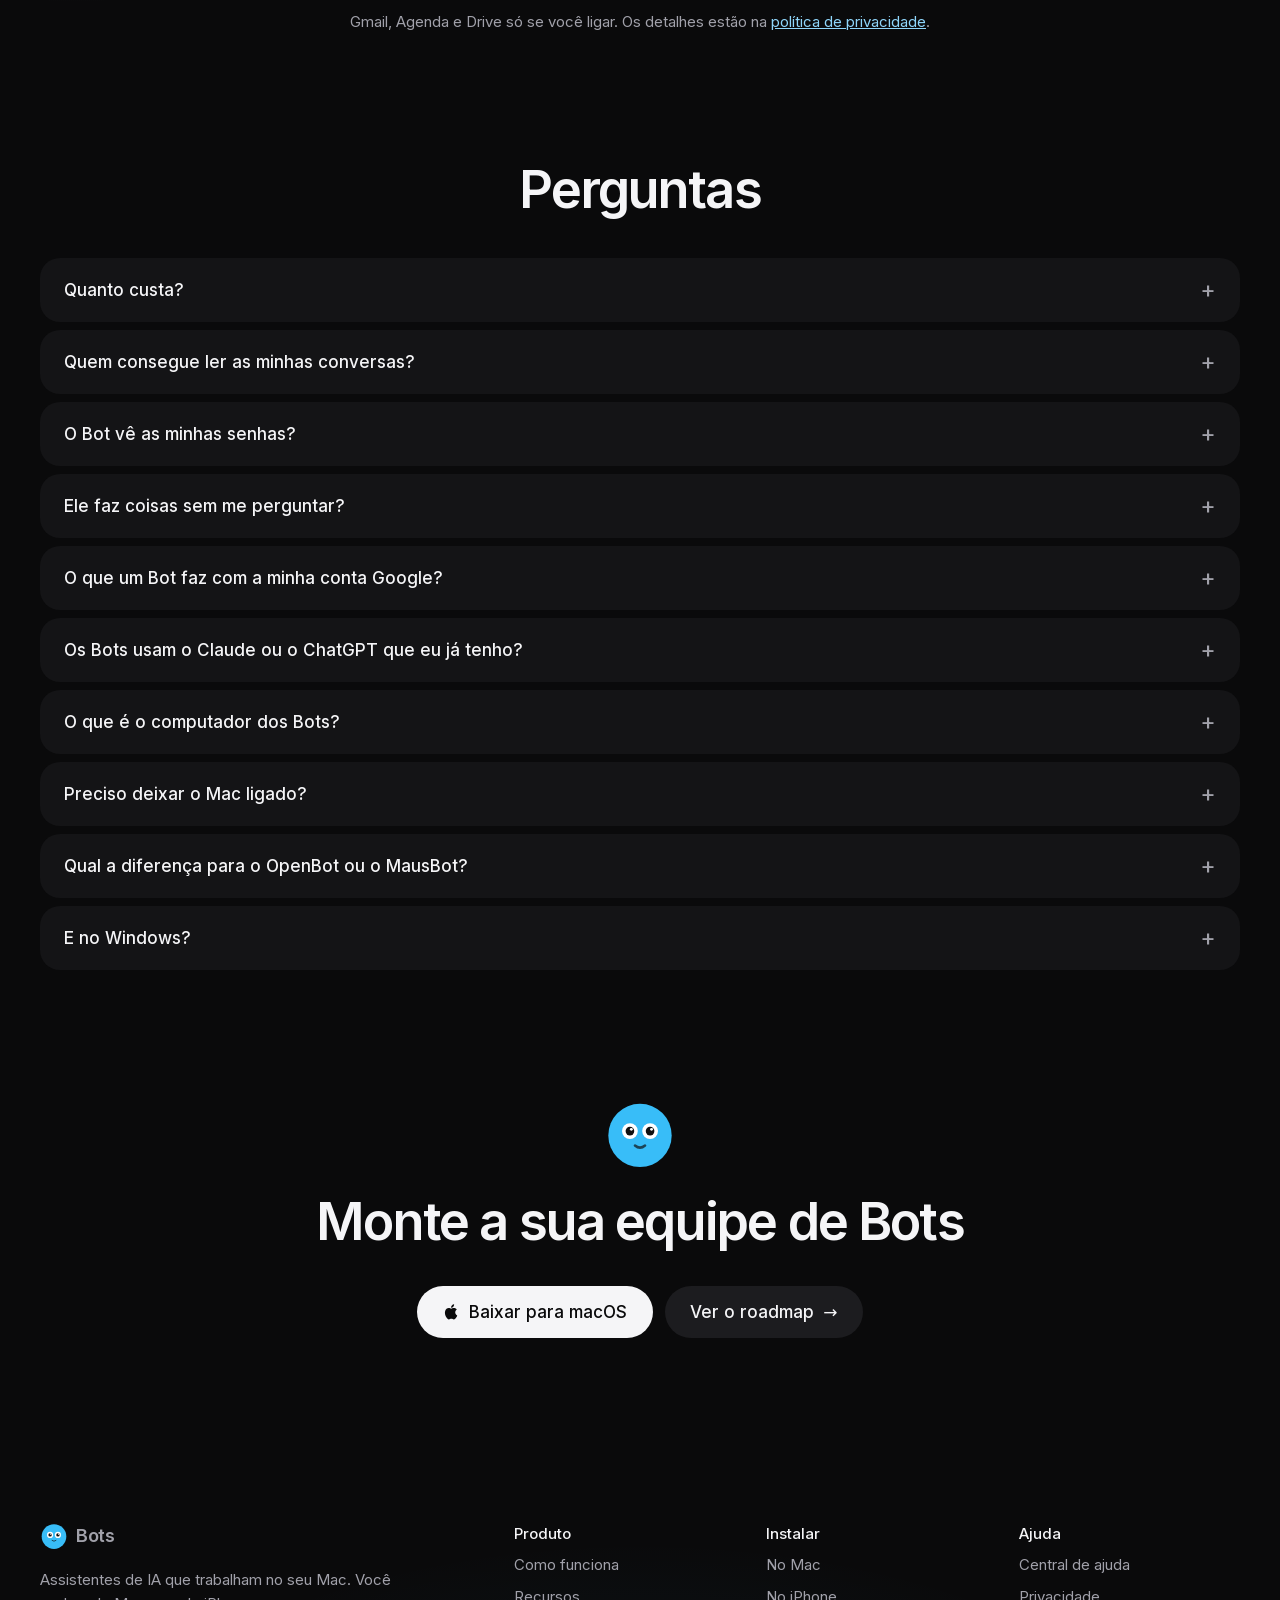
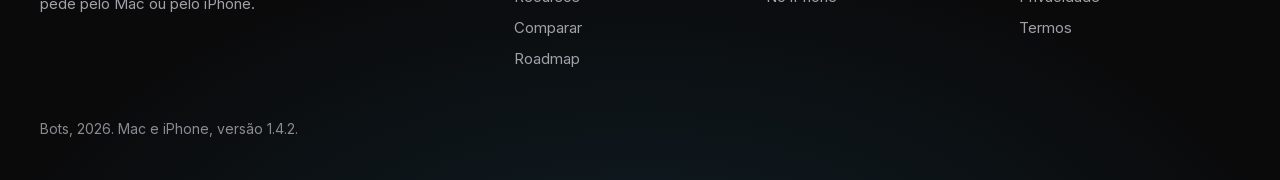
==== commit e2914fc2: "Bots 1.4.2" ====
--- a/index.html
+++ b/index.html
@@ -238,7 +238,7 @@
       <nav aria-label="Instalar"><b>Instalar</b><a href="https://github.com/alenkpedro/bots/releases/latest/download/Bots.dmg">No Mac</a><a href="fonte.html">No iPhone</a></nav>
       <nav aria-label="Ajuda"><b>Ajuda</b><a href="ajuda.html">Central de ajuda</a><a href="privacidade.html">Privacidade</a><a href="termos.html">Termos</a></nav>
     </div>
-    <div class="foot__end"><span>Bots, 2026. Mac e iPhone, versão 1.4.1.</span></div>
+    <div class="foot__end"><span>Bots, 2026. Mac e iPhone, versão 1.4.2.</span></div>
   </div>
 </footer>
 
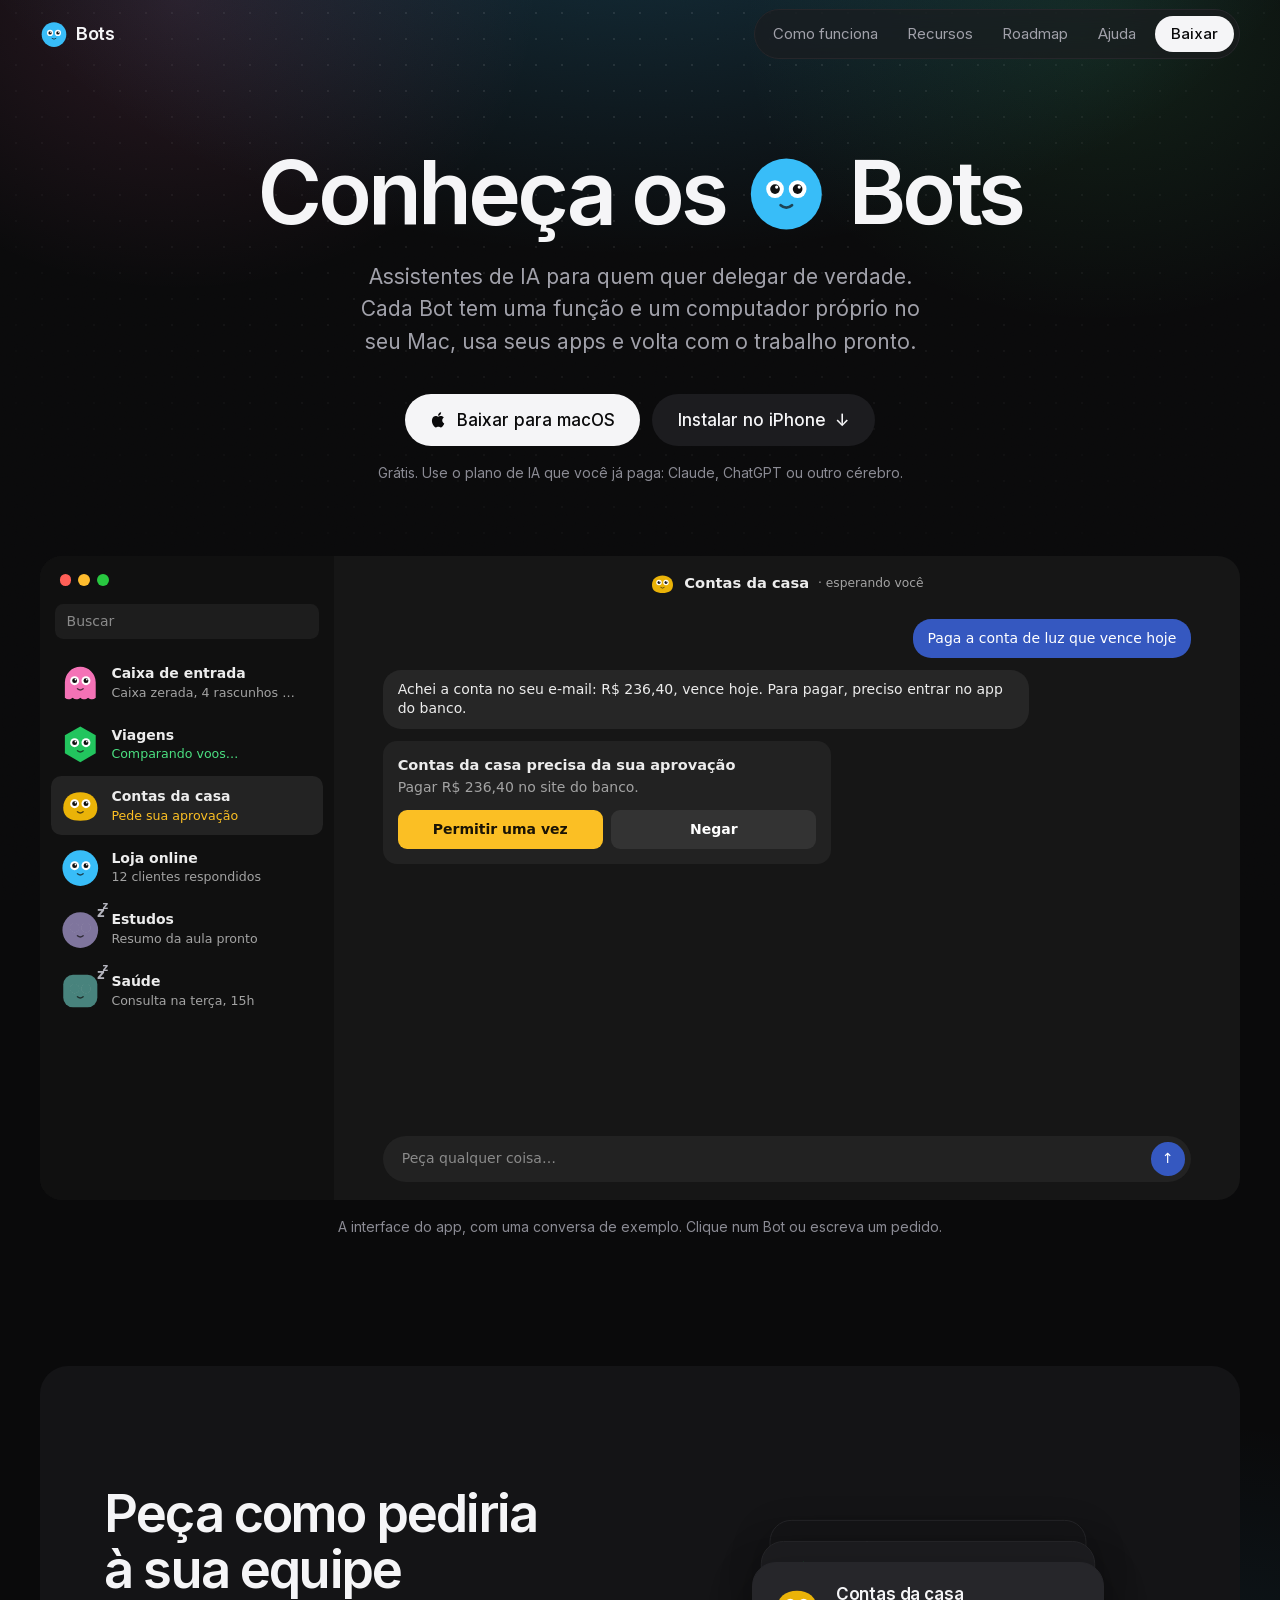
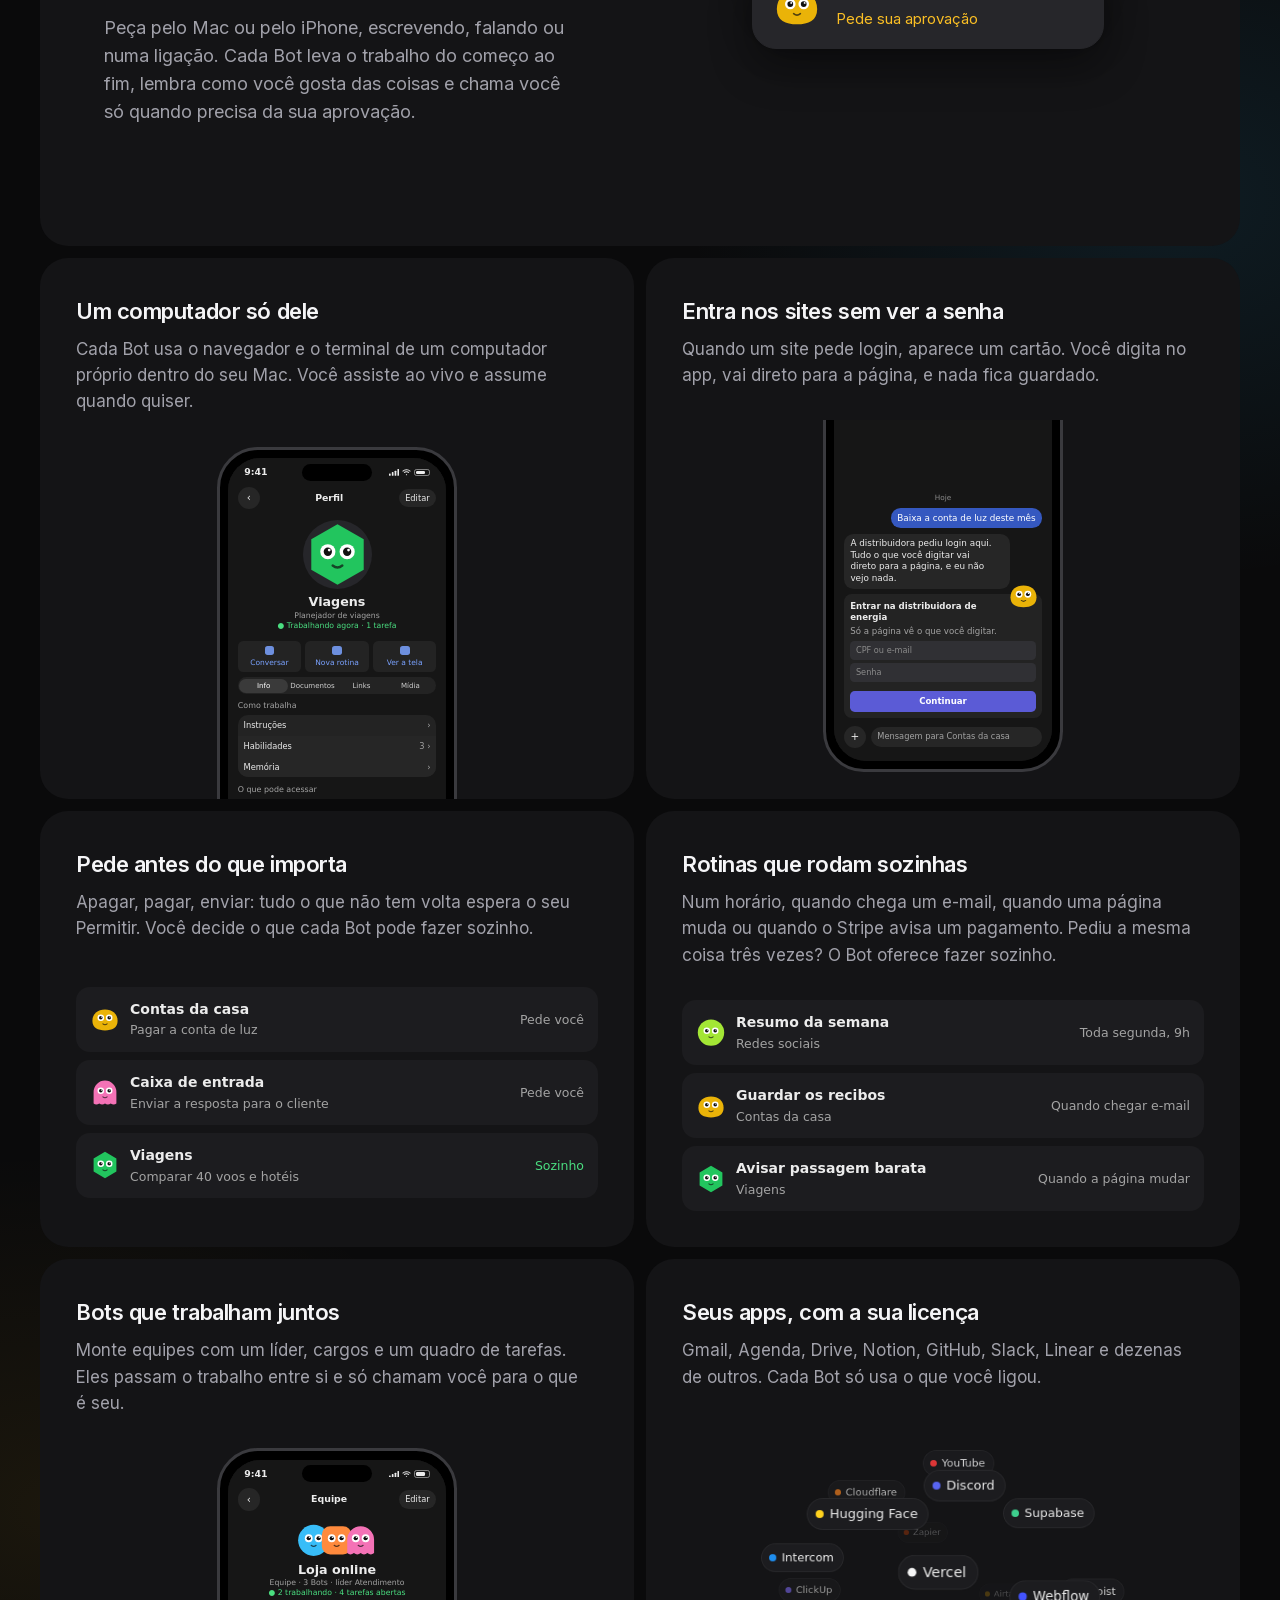
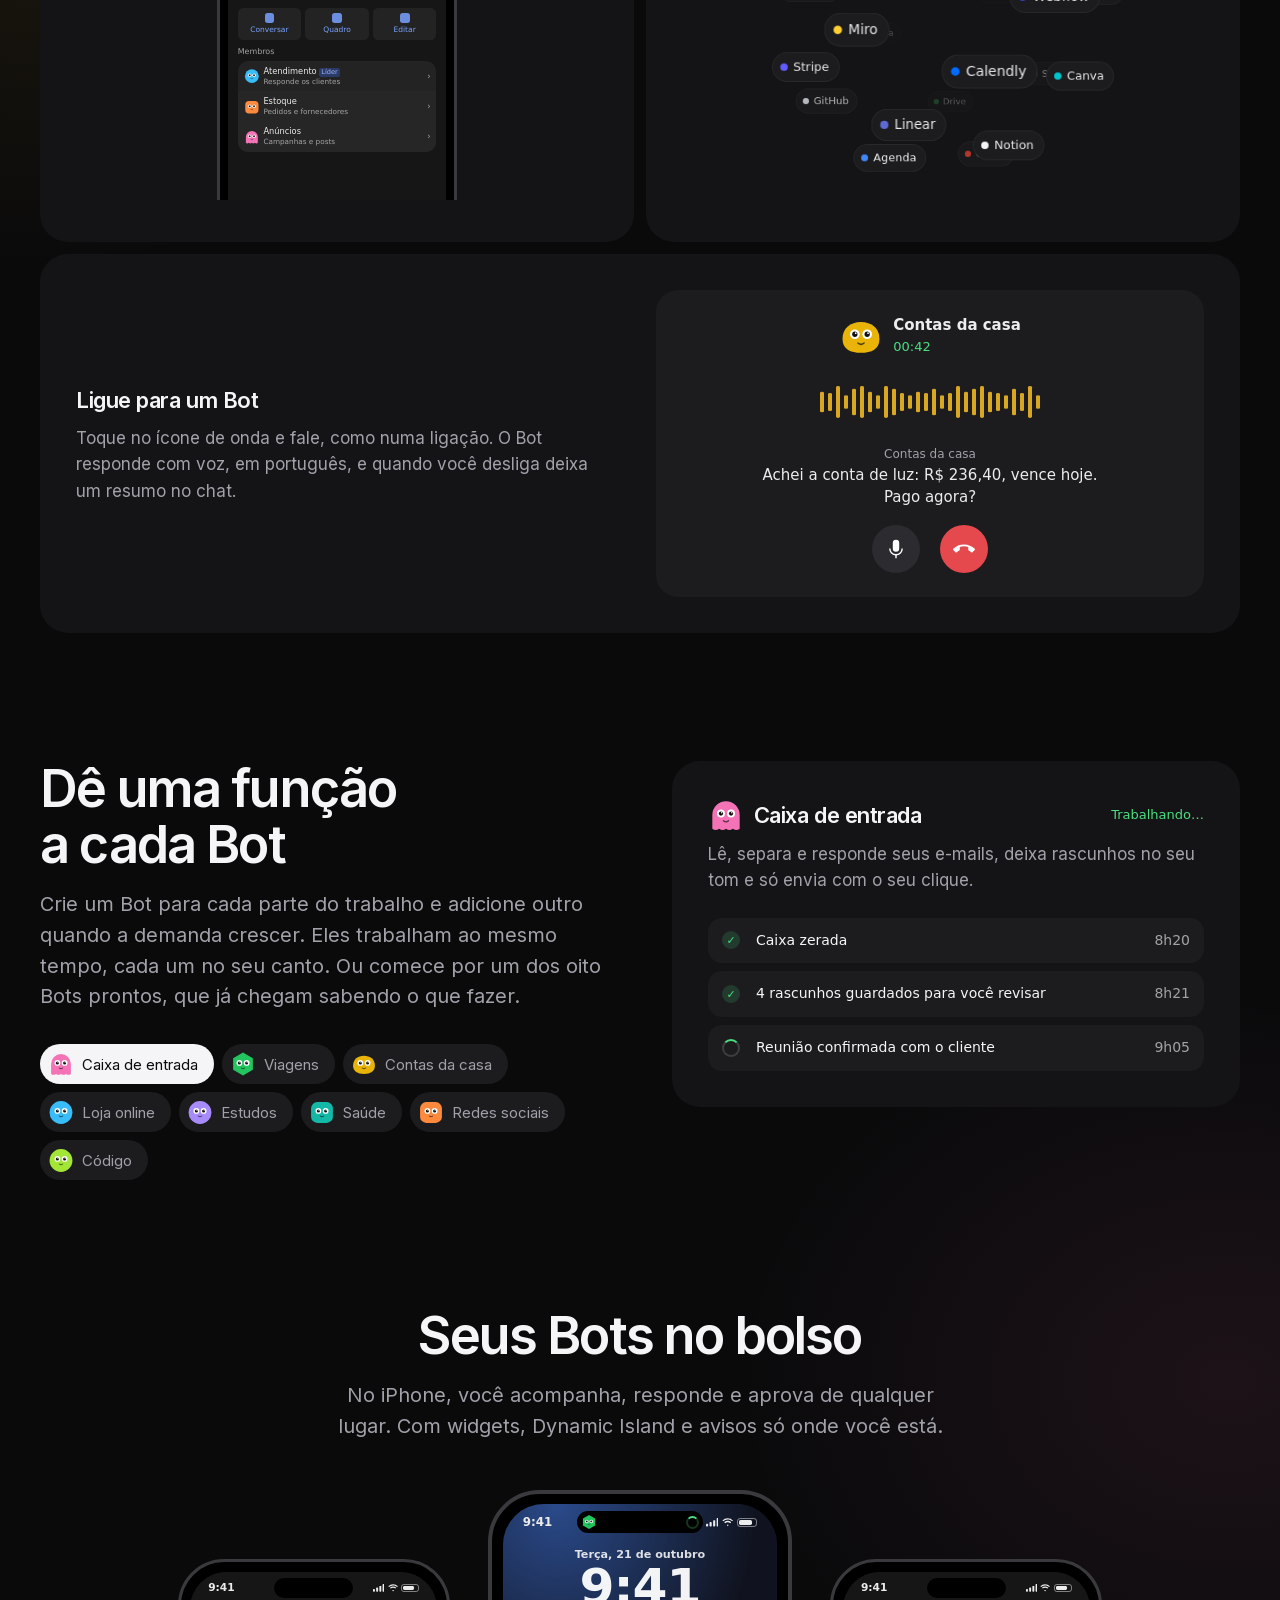
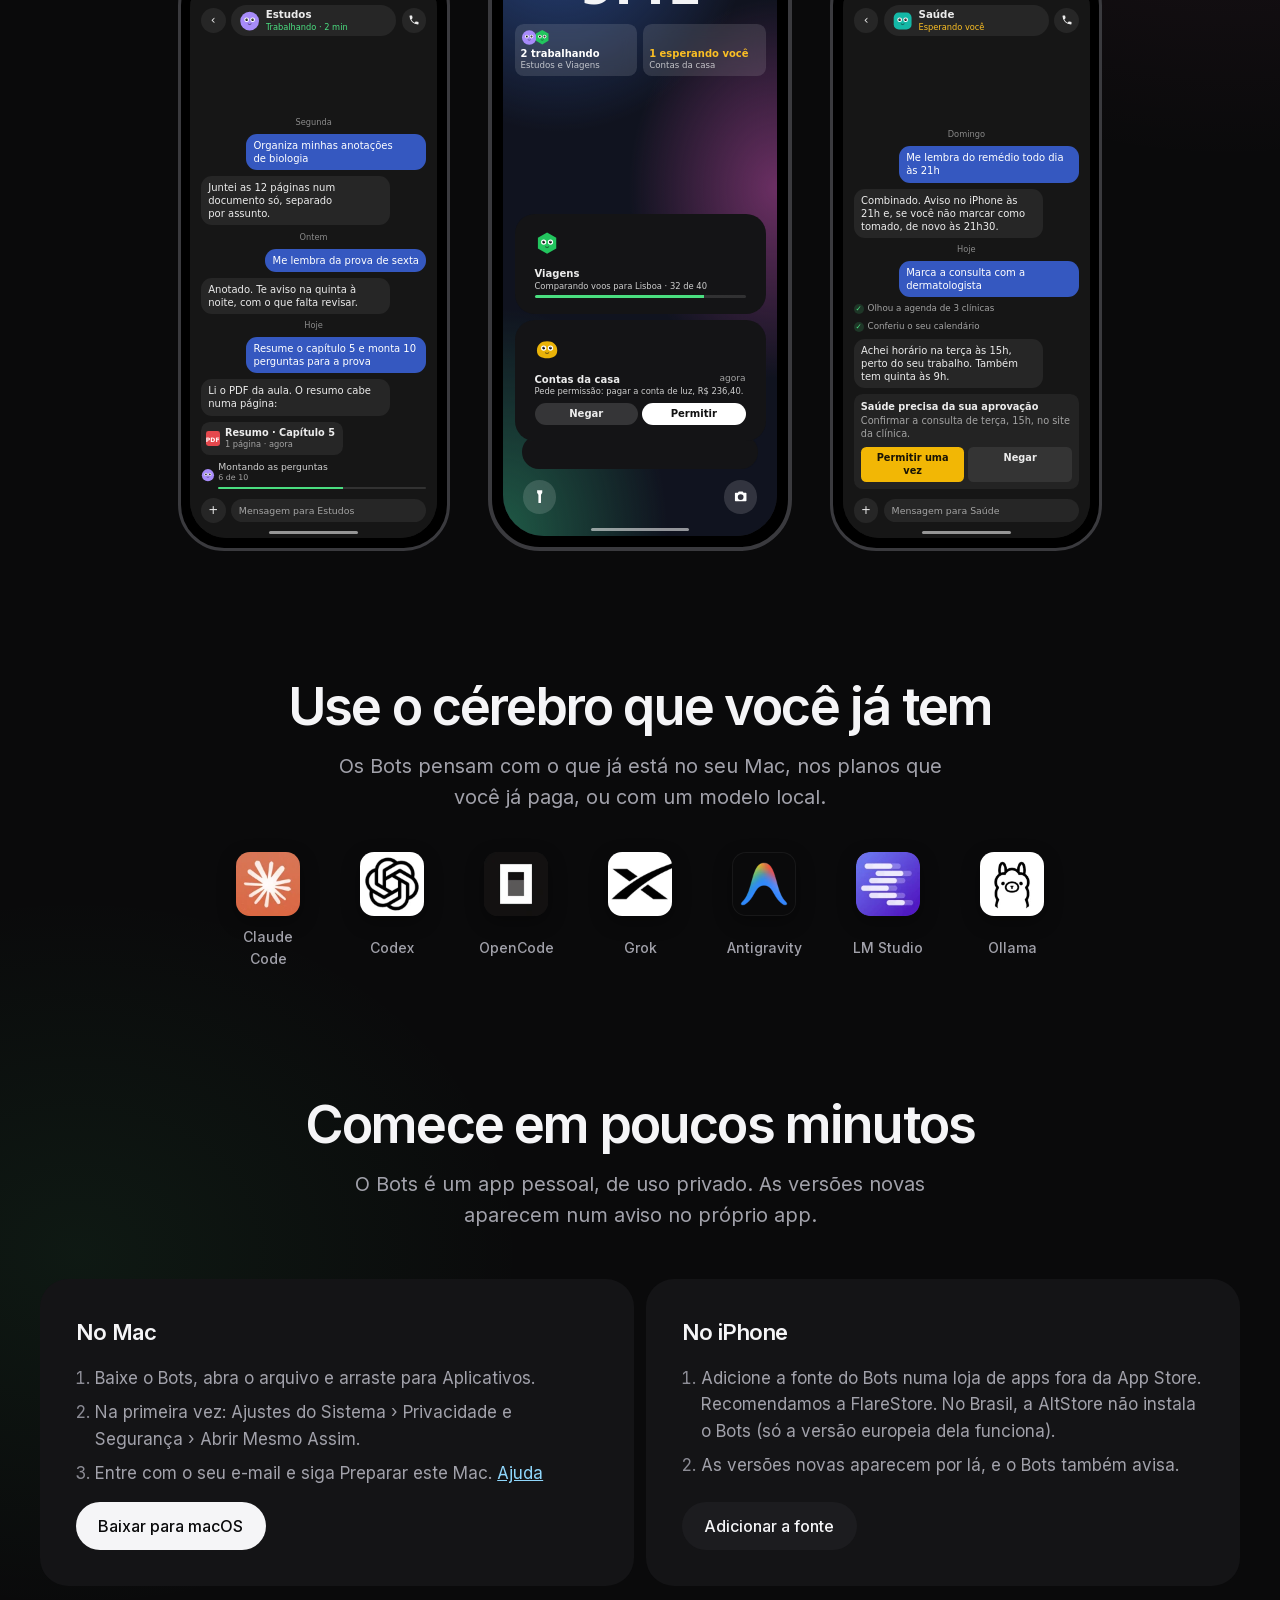
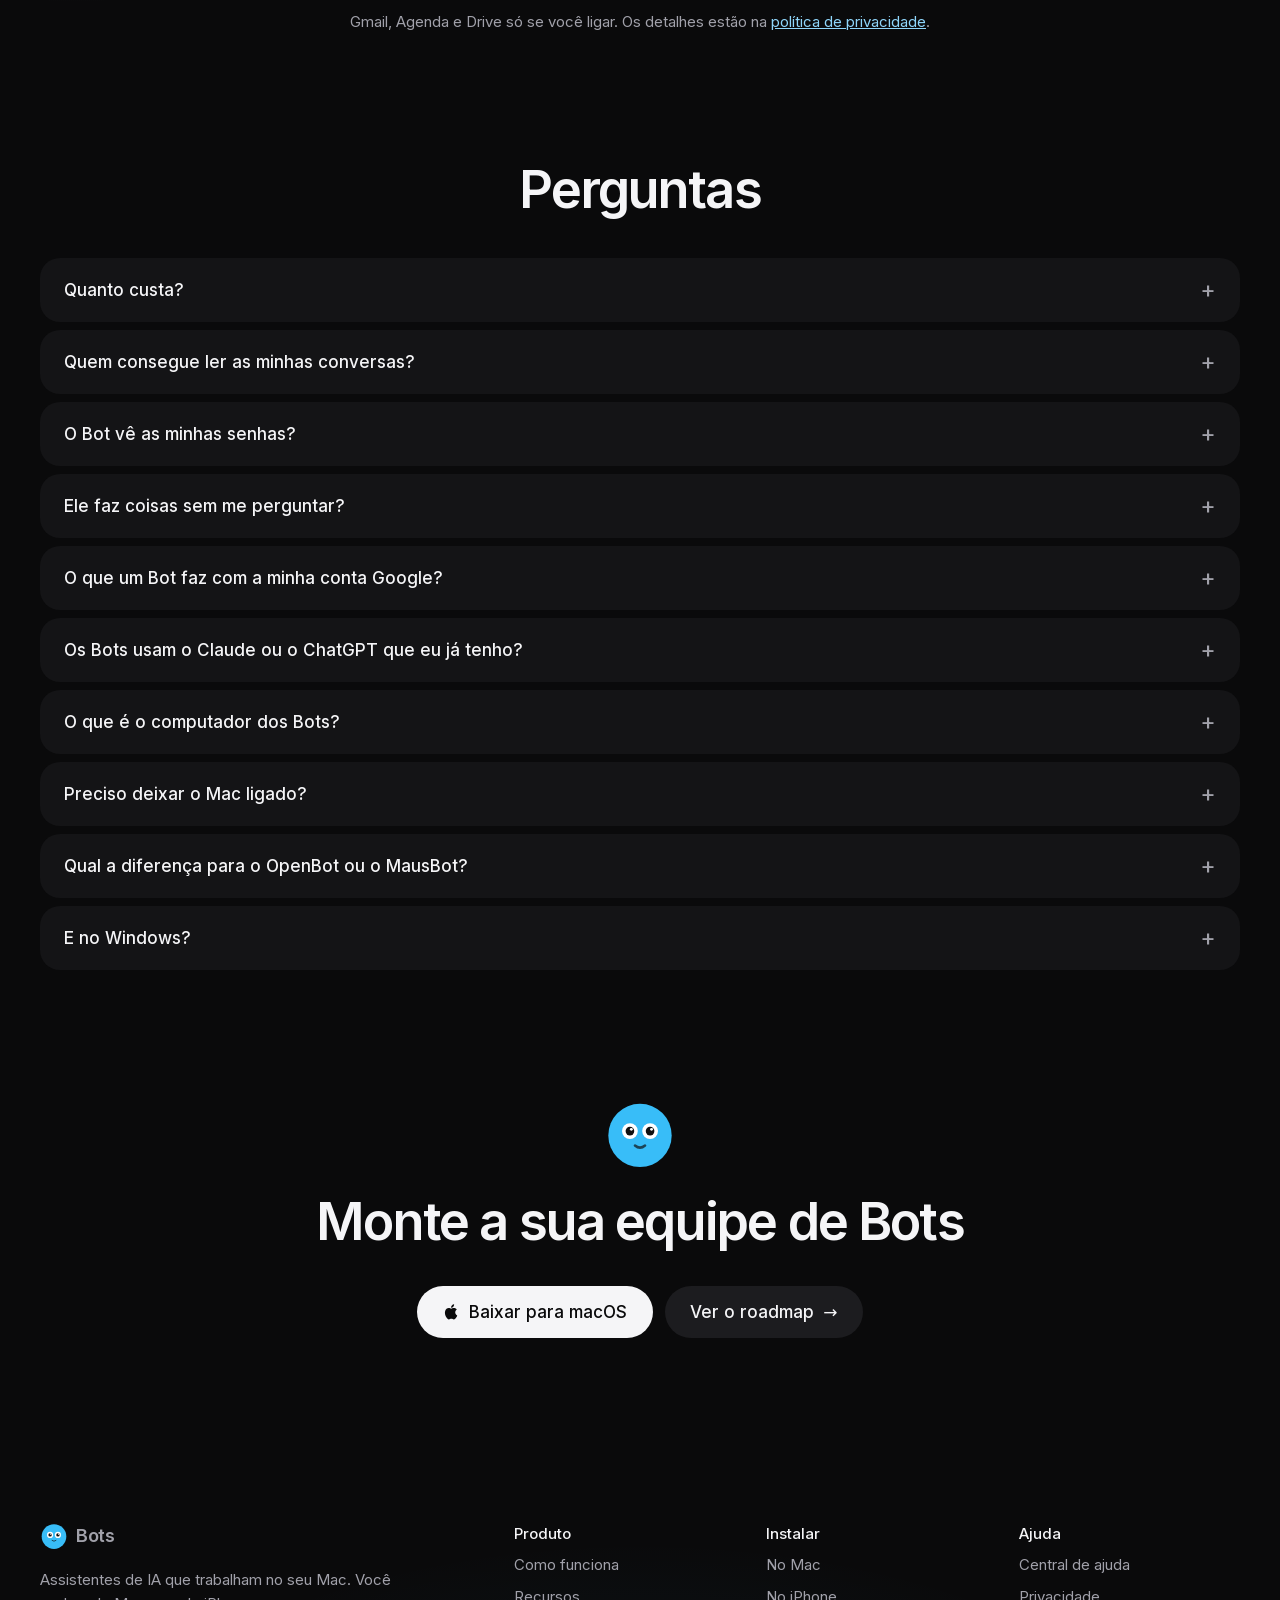
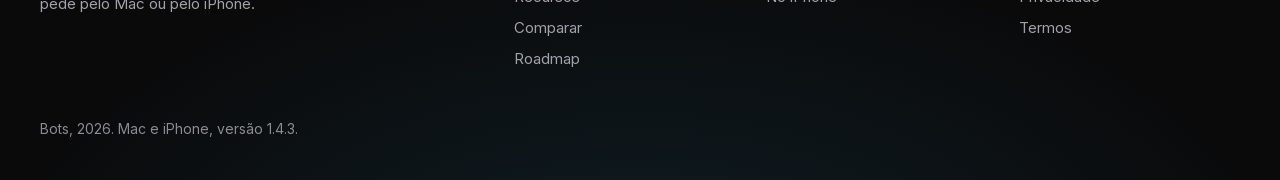
==== commit ae06d9c7: "Bots 1.4.3" ====
--- a/index.html
+++ b/index.html
@@ -238,7 +238,7 @@
       <nav aria-label="Instalar"><b>Instalar</b><a href="https://github.com/alenkpedro/bots/releases/latest/download/Bots.dmg">No Mac</a><a href="fonte.html">No iPhone</a></nav>
       <nav aria-label="Ajuda"><b>Ajuda</b><a href="ajuda.html">Central de ajuda</a><a href="privacidade.html">Privacidade</a><a href="termos.html">Termos</a></nav>
     </div>
-    <div class="foot__end"><span>Bots, 2026. Mac e iPhone, versão 1.4.2.</span></div>
+    <div class="foot__end"><span>Bots, 2026. Mac e iPhone, versão 1.4.3.</span></div>
   </div>
 </footer>
 
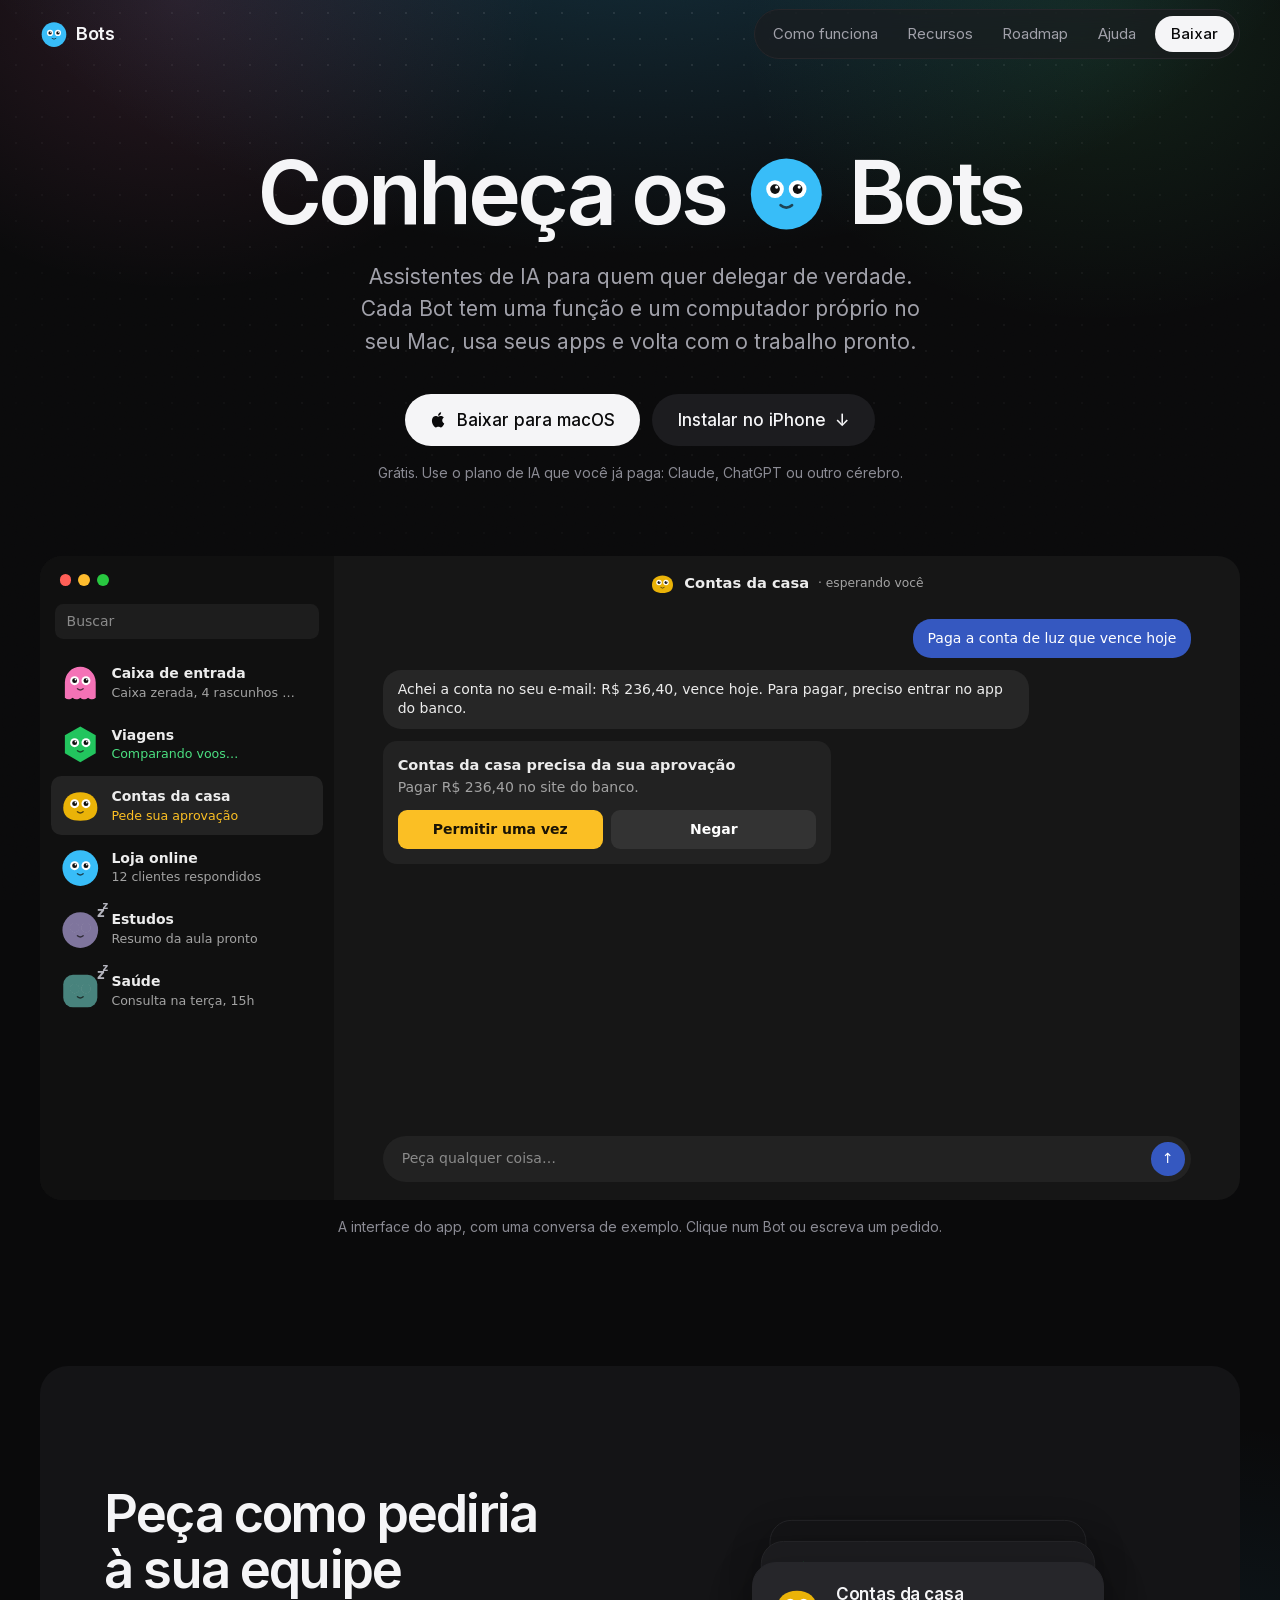
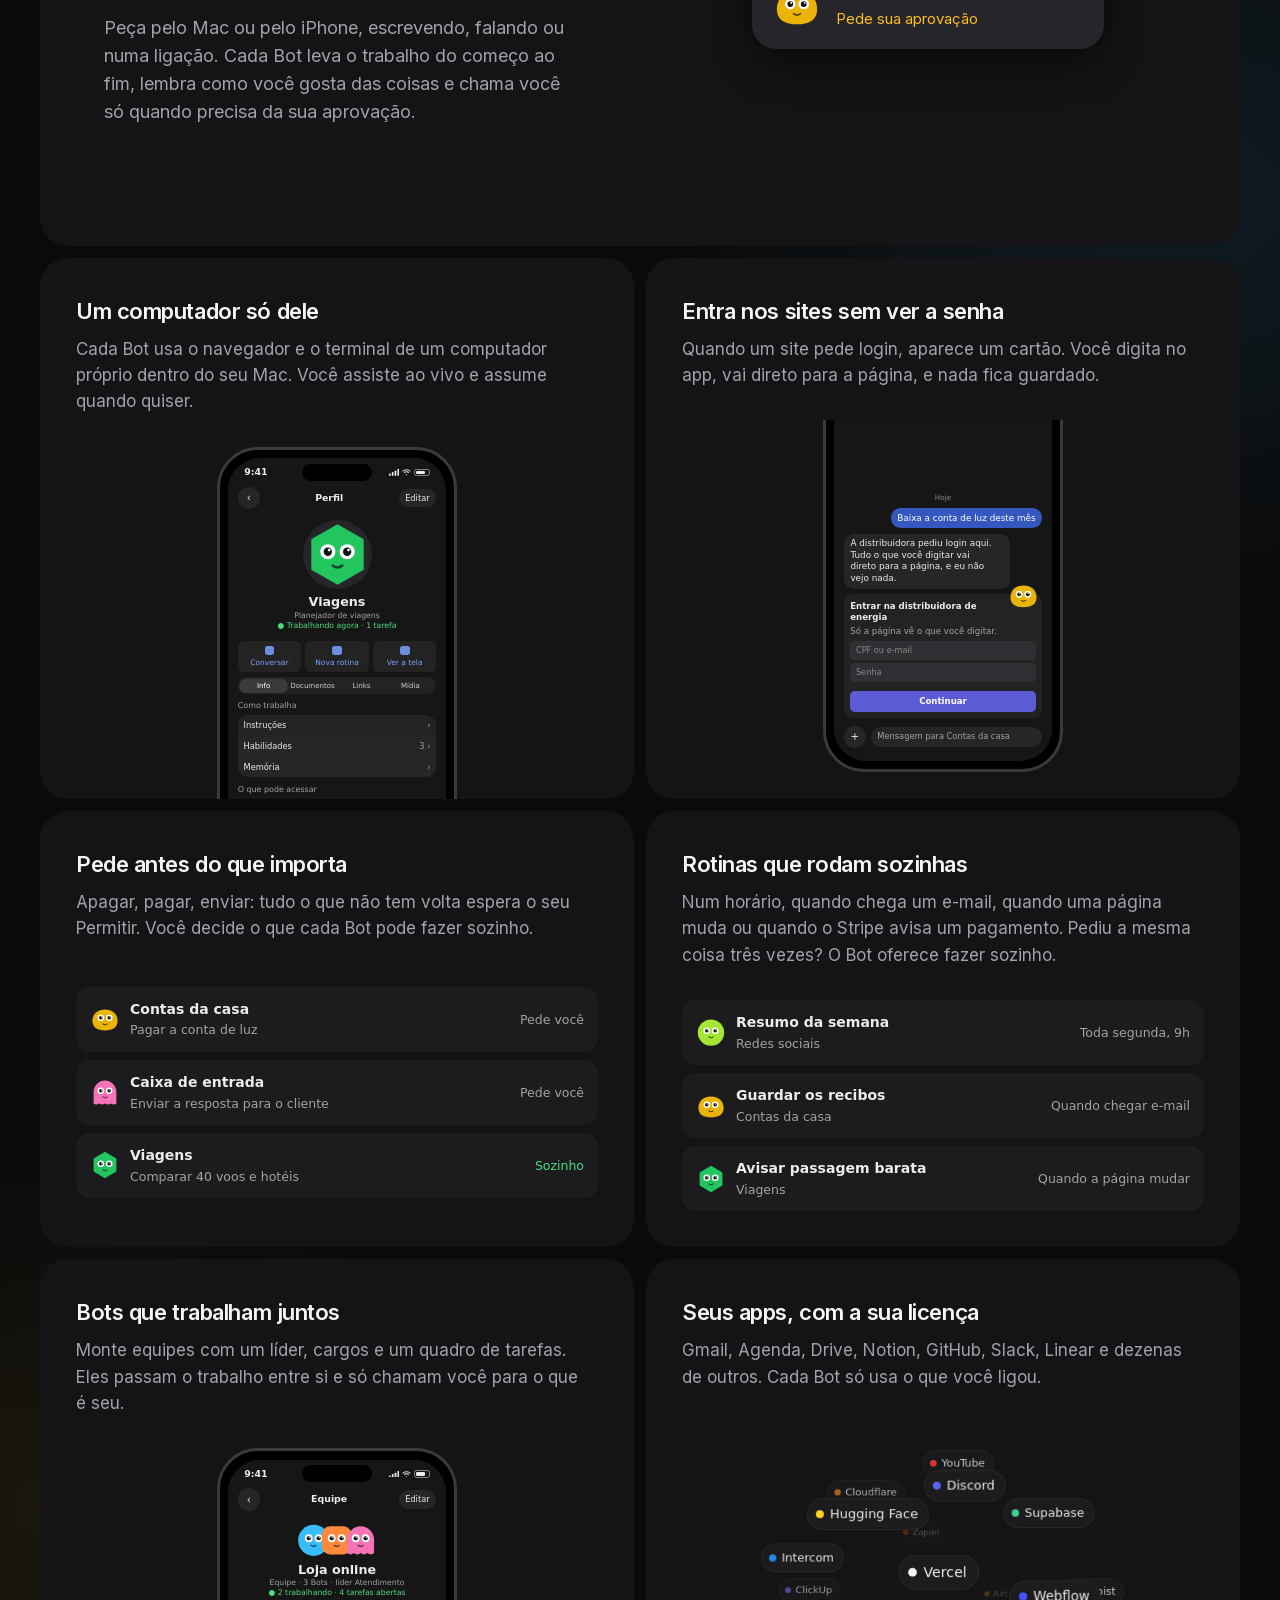
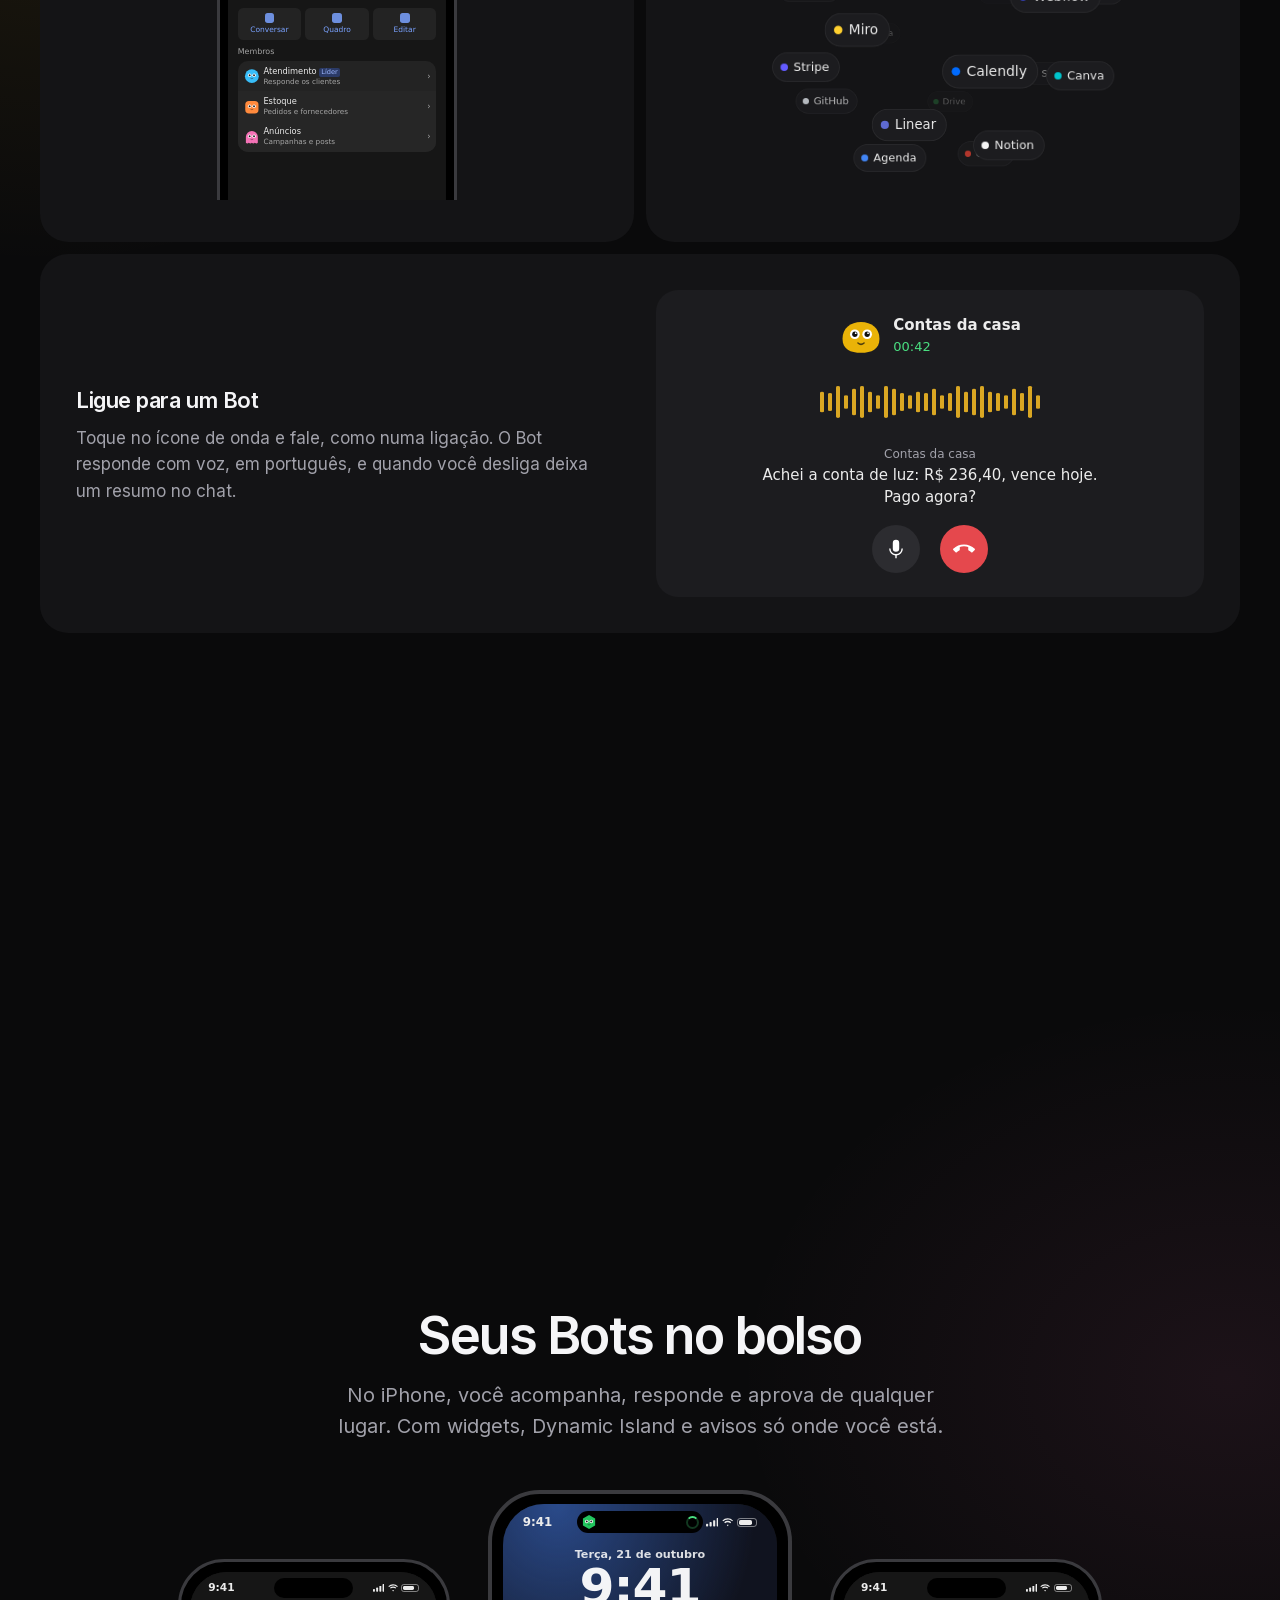
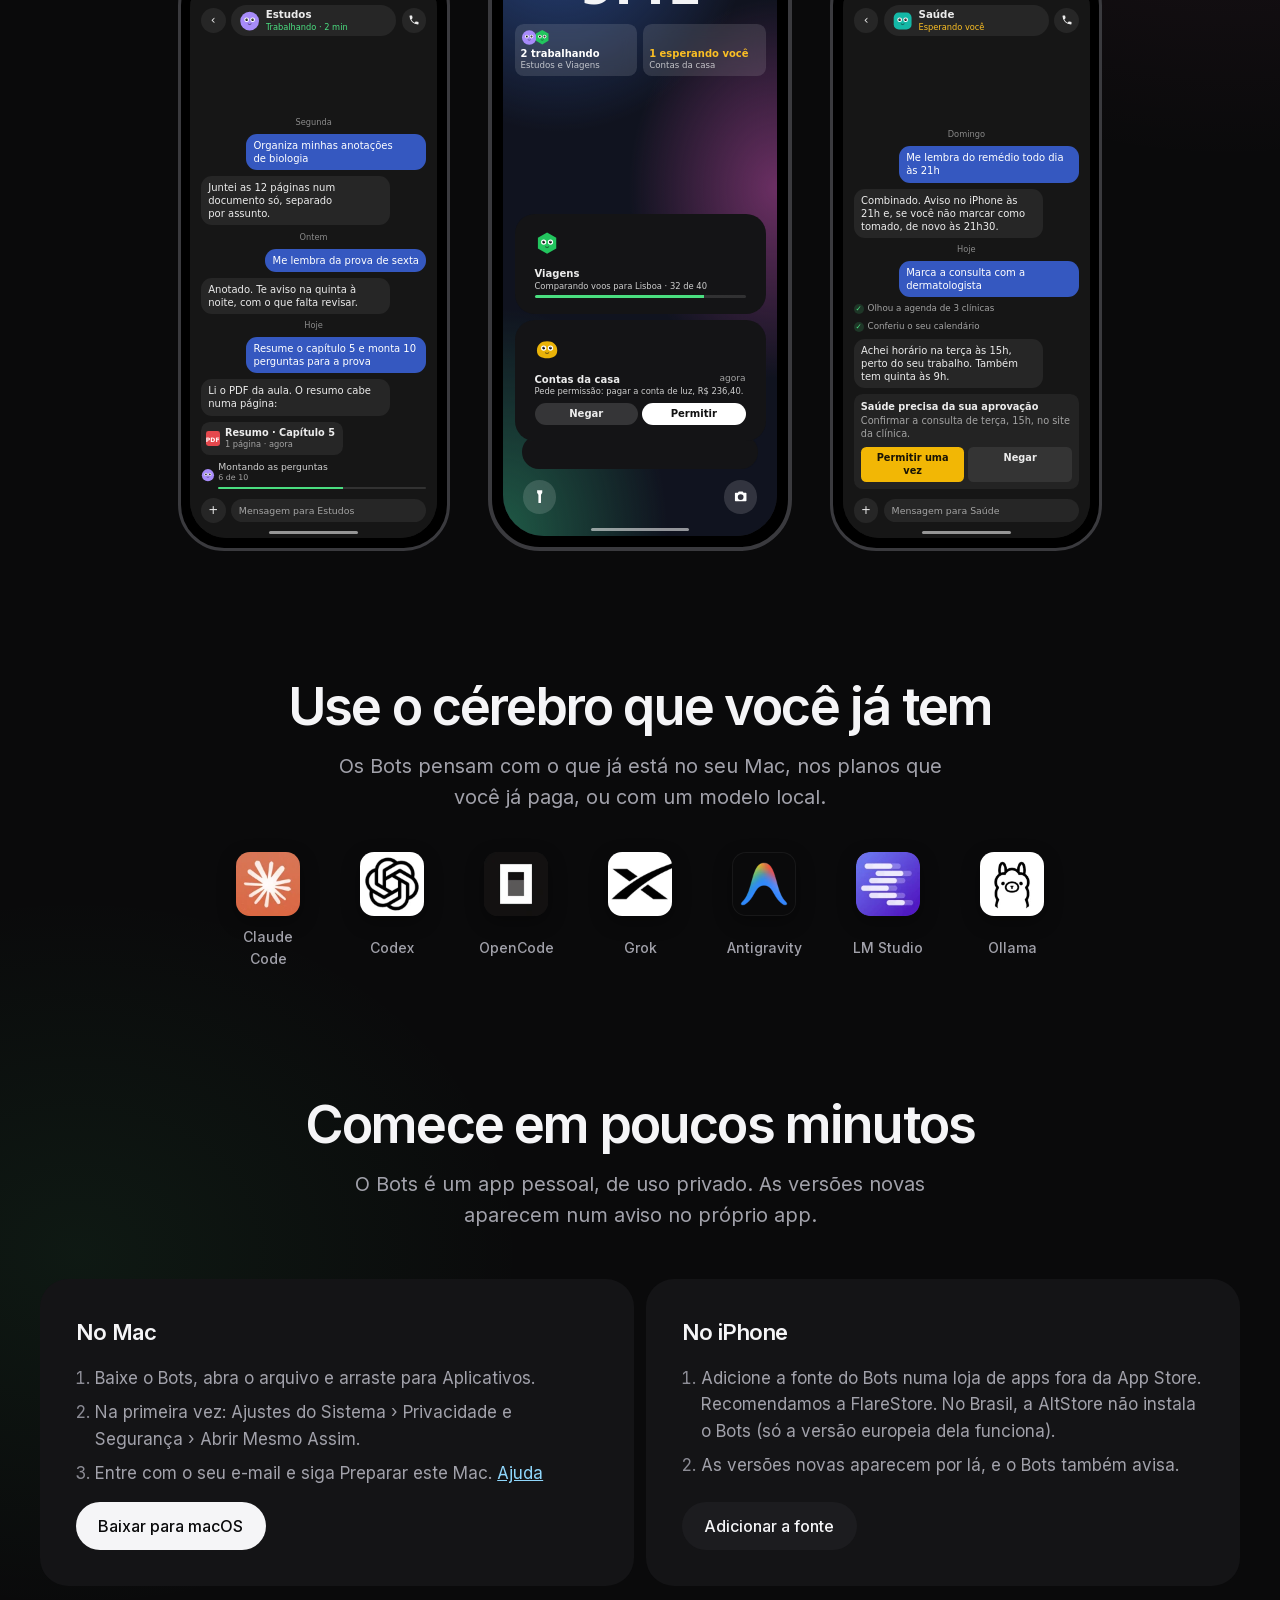
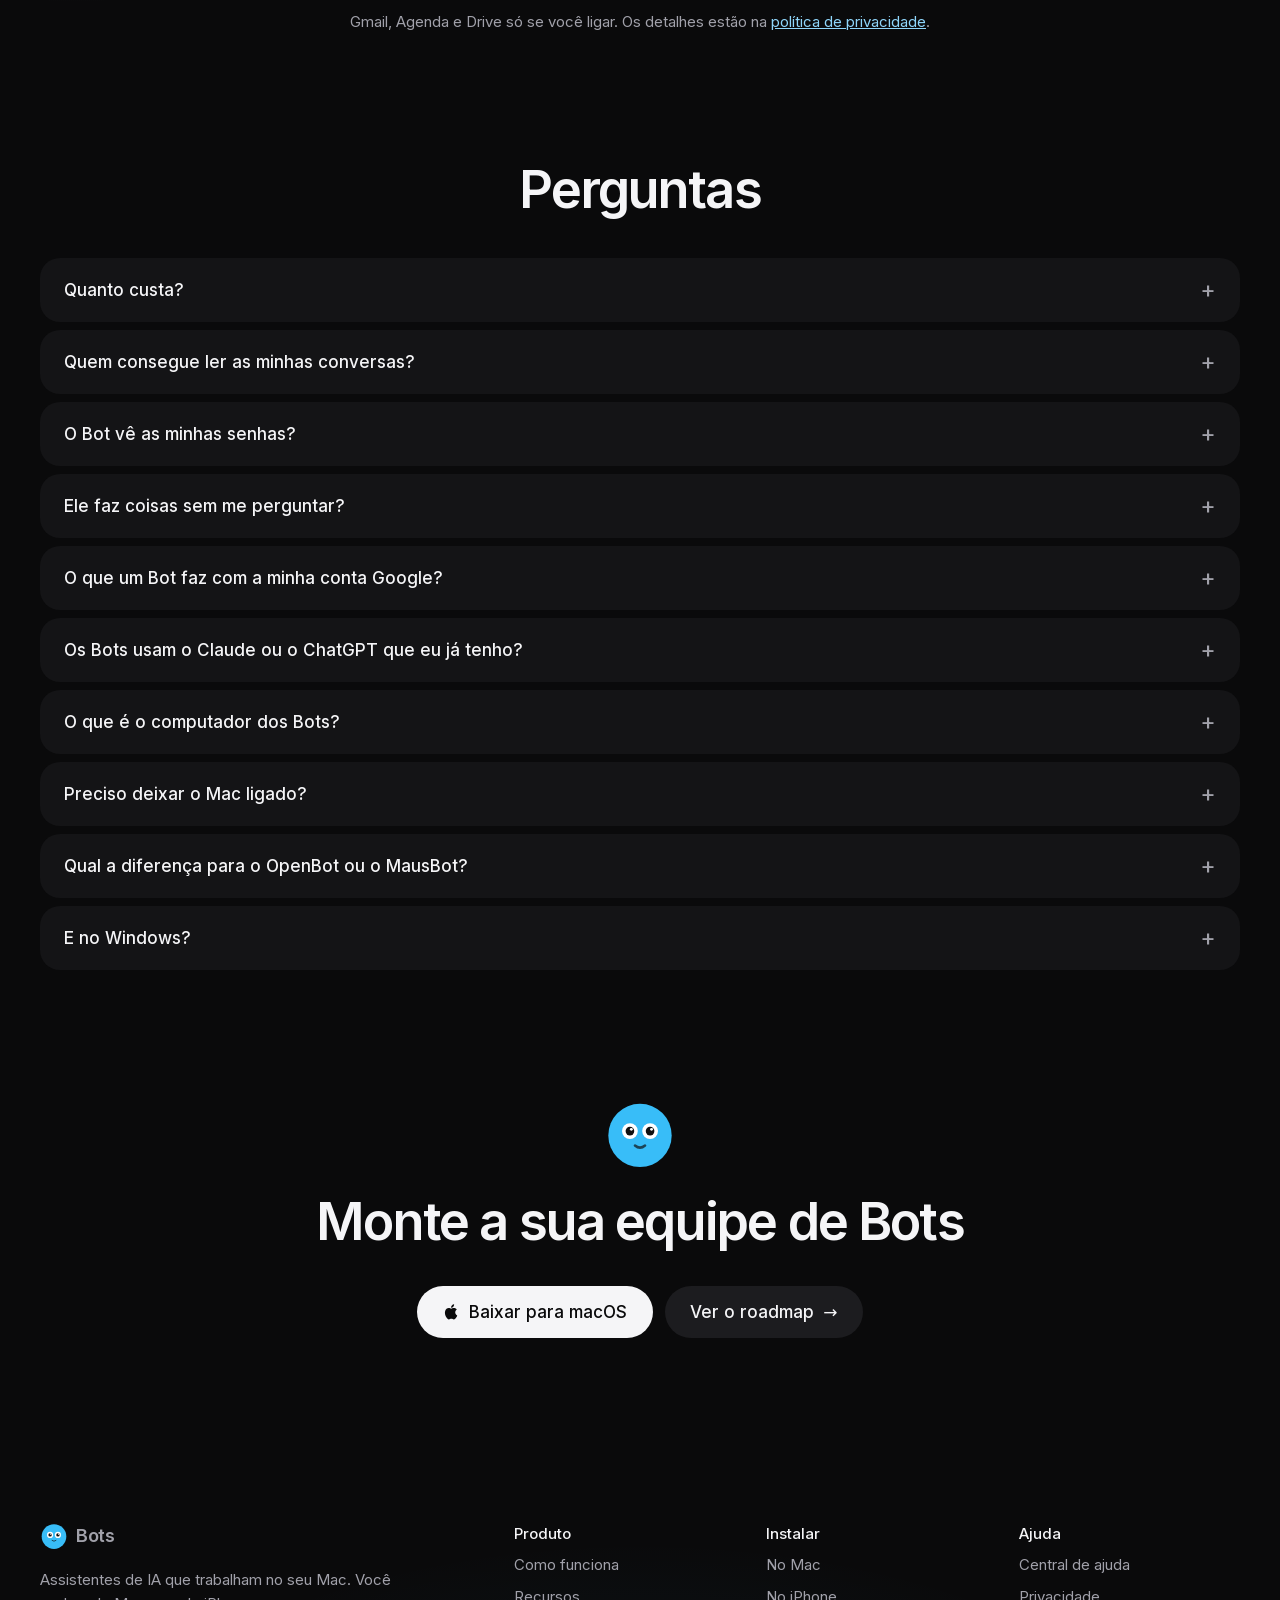
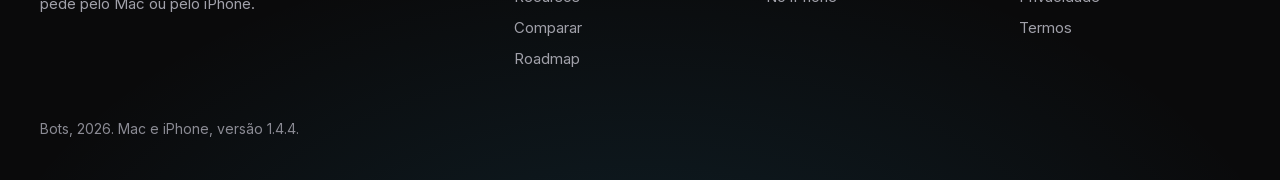
==== commit 93b9d655: "Bots 1.4.4" ====
--- a/index.html
+++ b/index.html
@@ -238,7 +238,7 @@
       <nav aria-label="Instalar"><b>Instalar</b><a href="https://github.com/alenkpedro/bots/releases/latest/download/Bots.dmg">No Mac</a><a href="fonte.html">No iPhone</a></nav>
       <nav aria-label="Ajuda"><b>Ajuda</b><a href="ajuda.html">Central de ajuda</a><a href="privacidade.html">Privacidade</a><a href="termos.html">Termos</a></nav>
     </div>
-    <div class="foot__end"><span>Bots, 2026. Mac e iPhone, versão 1.4.3.</span></div>
+    <div class="foot__end"><span>Bots, 2026. Mac e iPhone, versão 1.4.4.</span></div>
   </div>
 </footer>
 
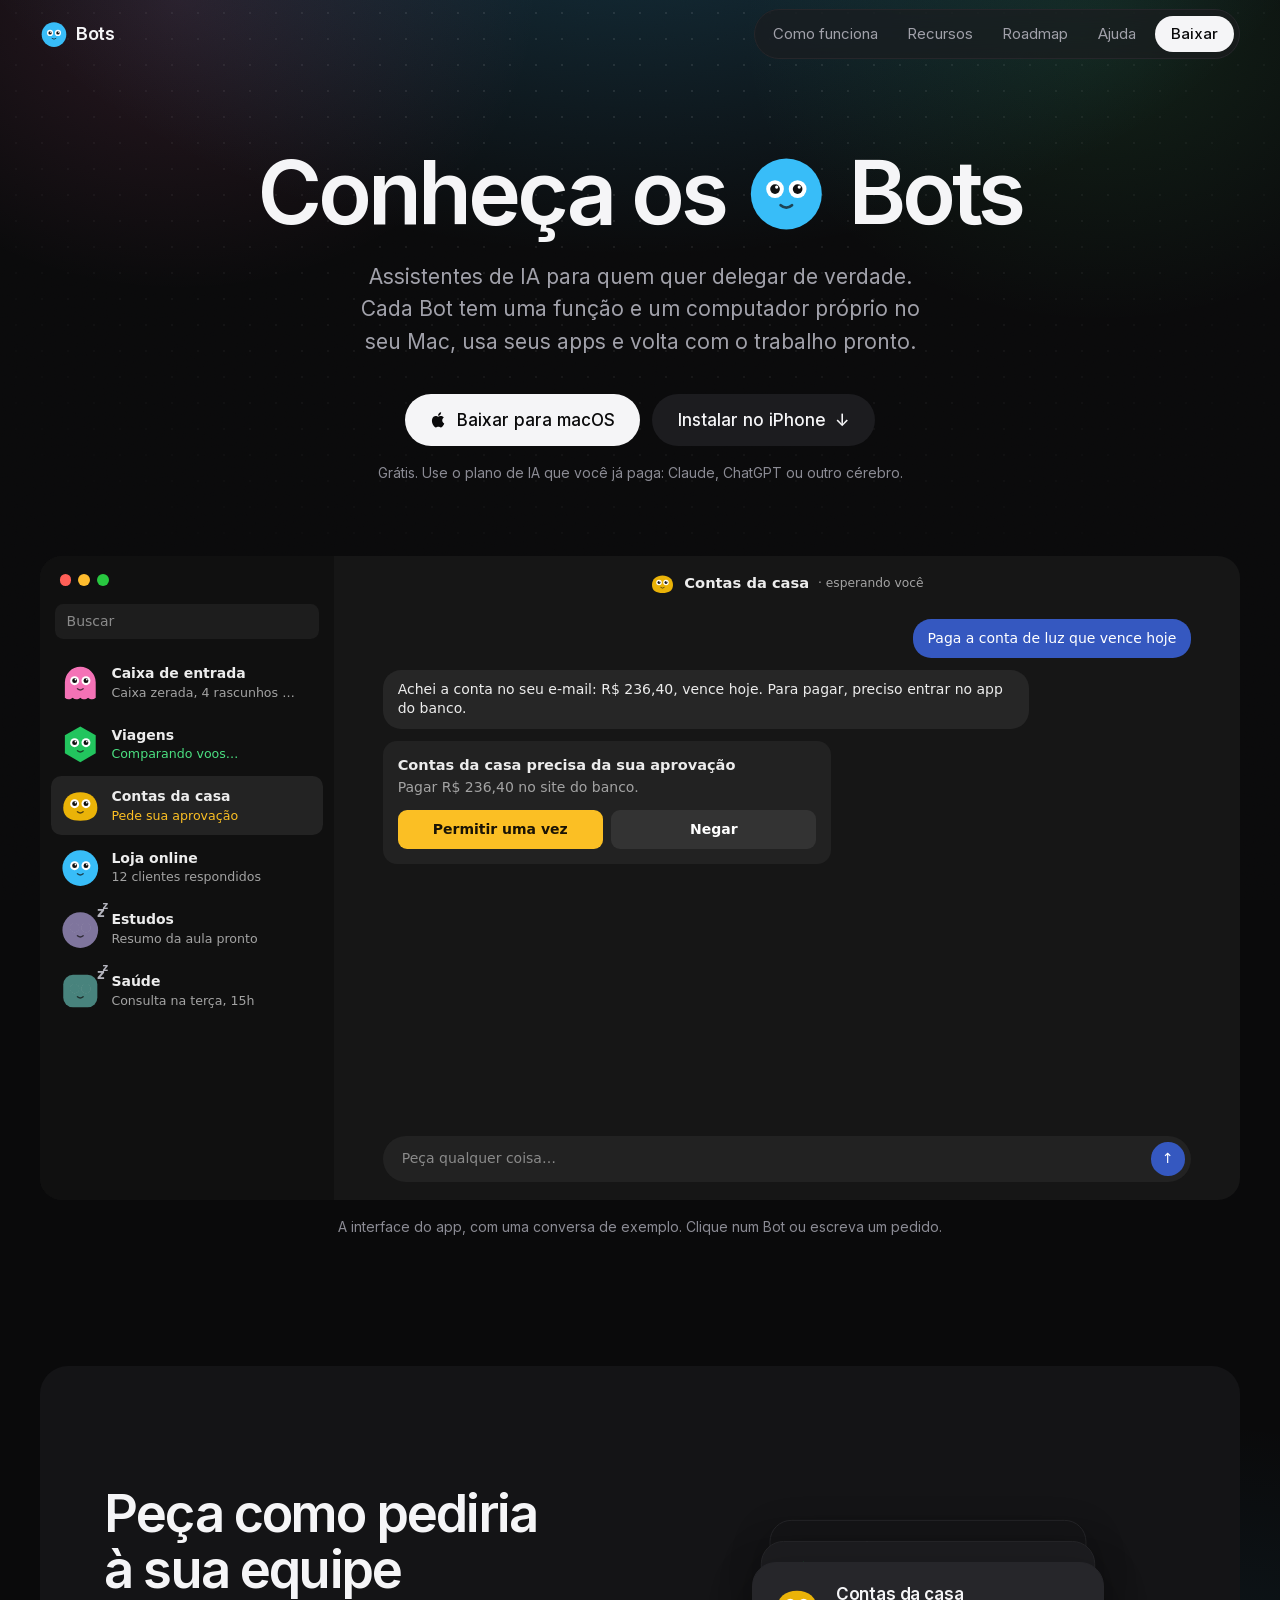
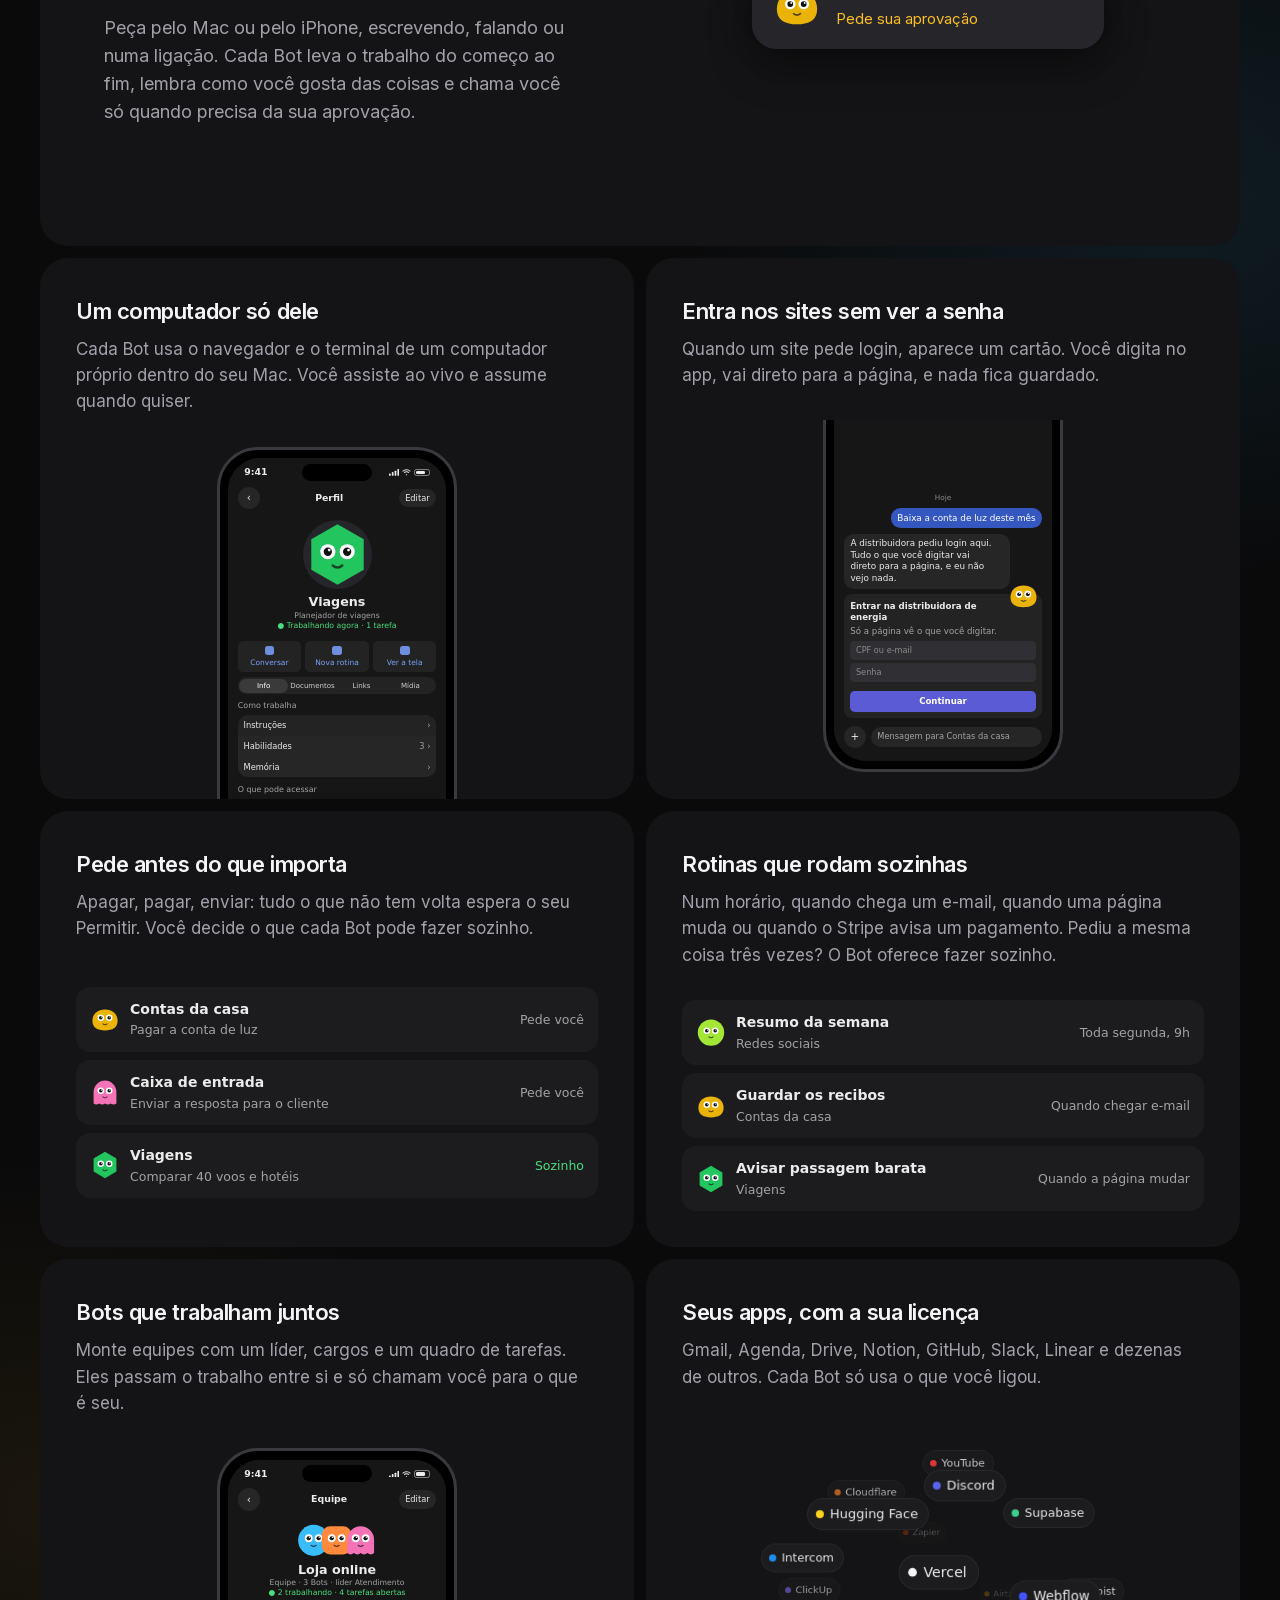
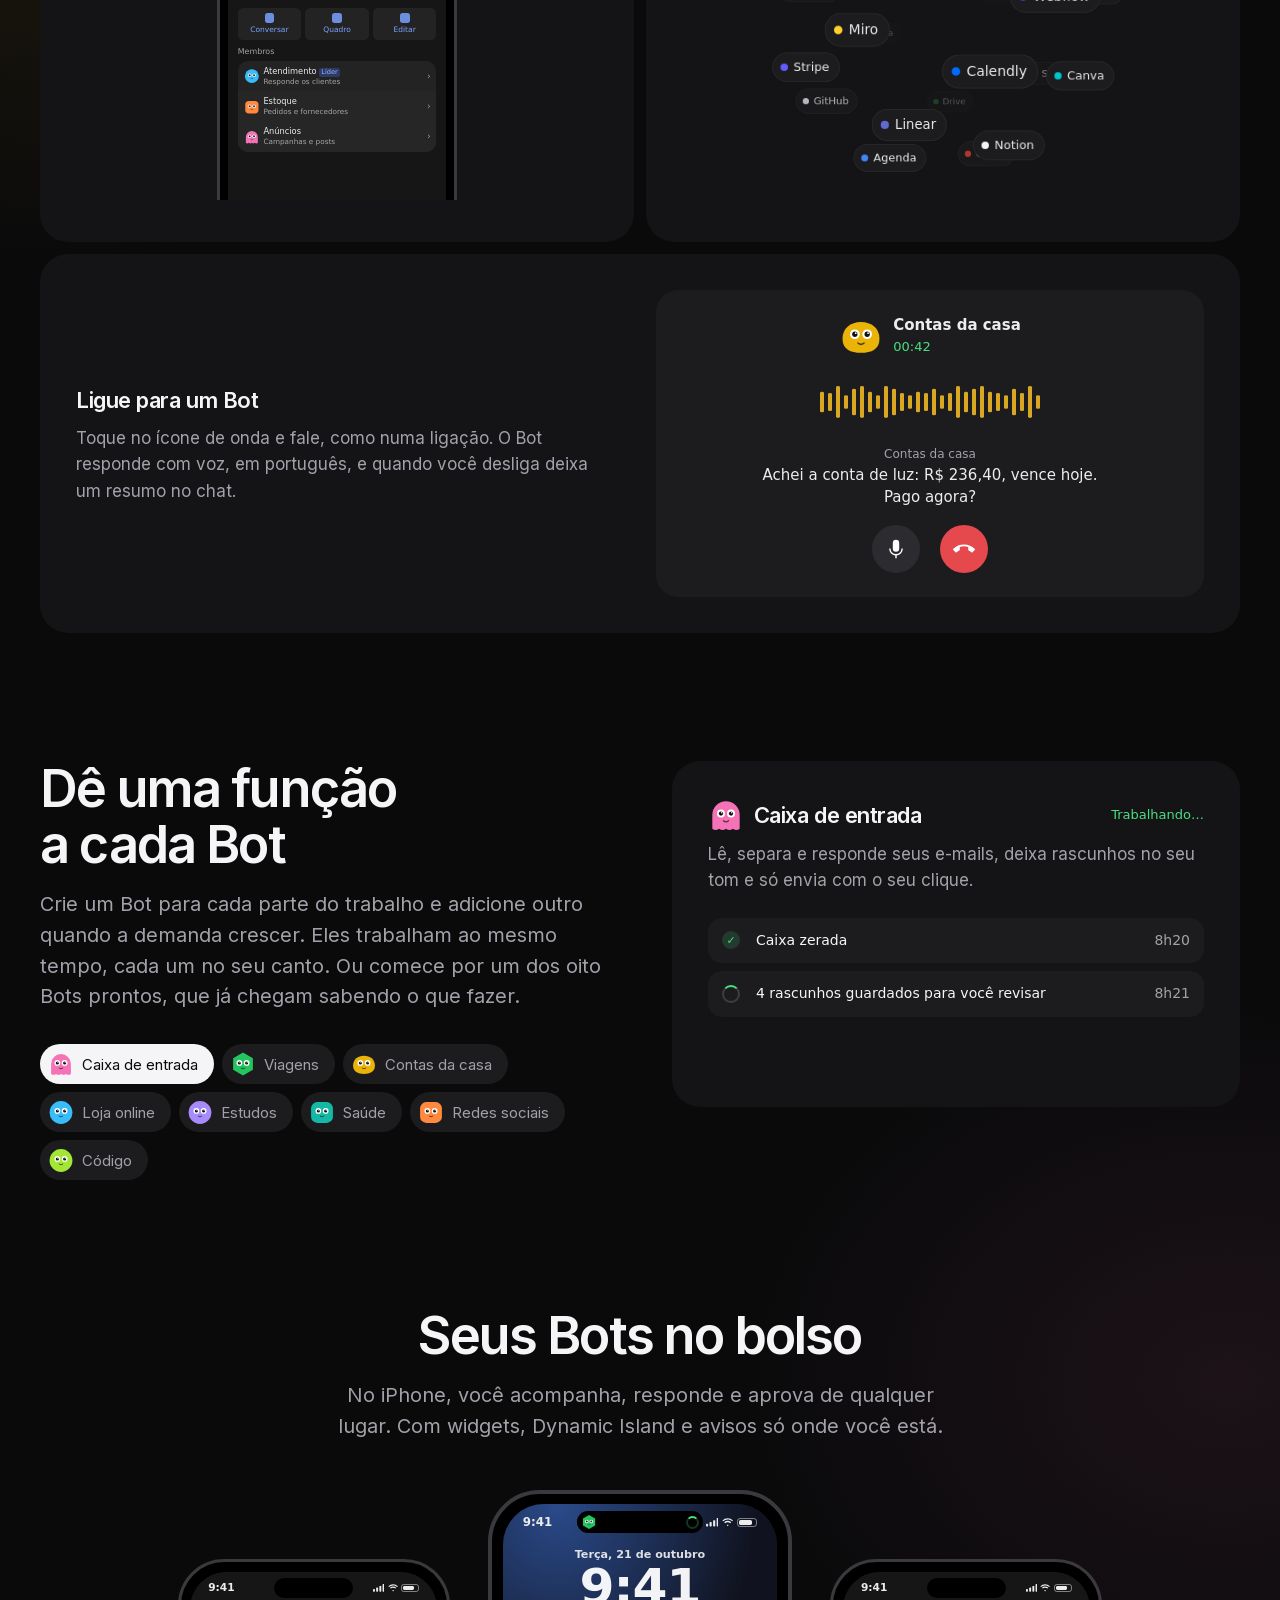
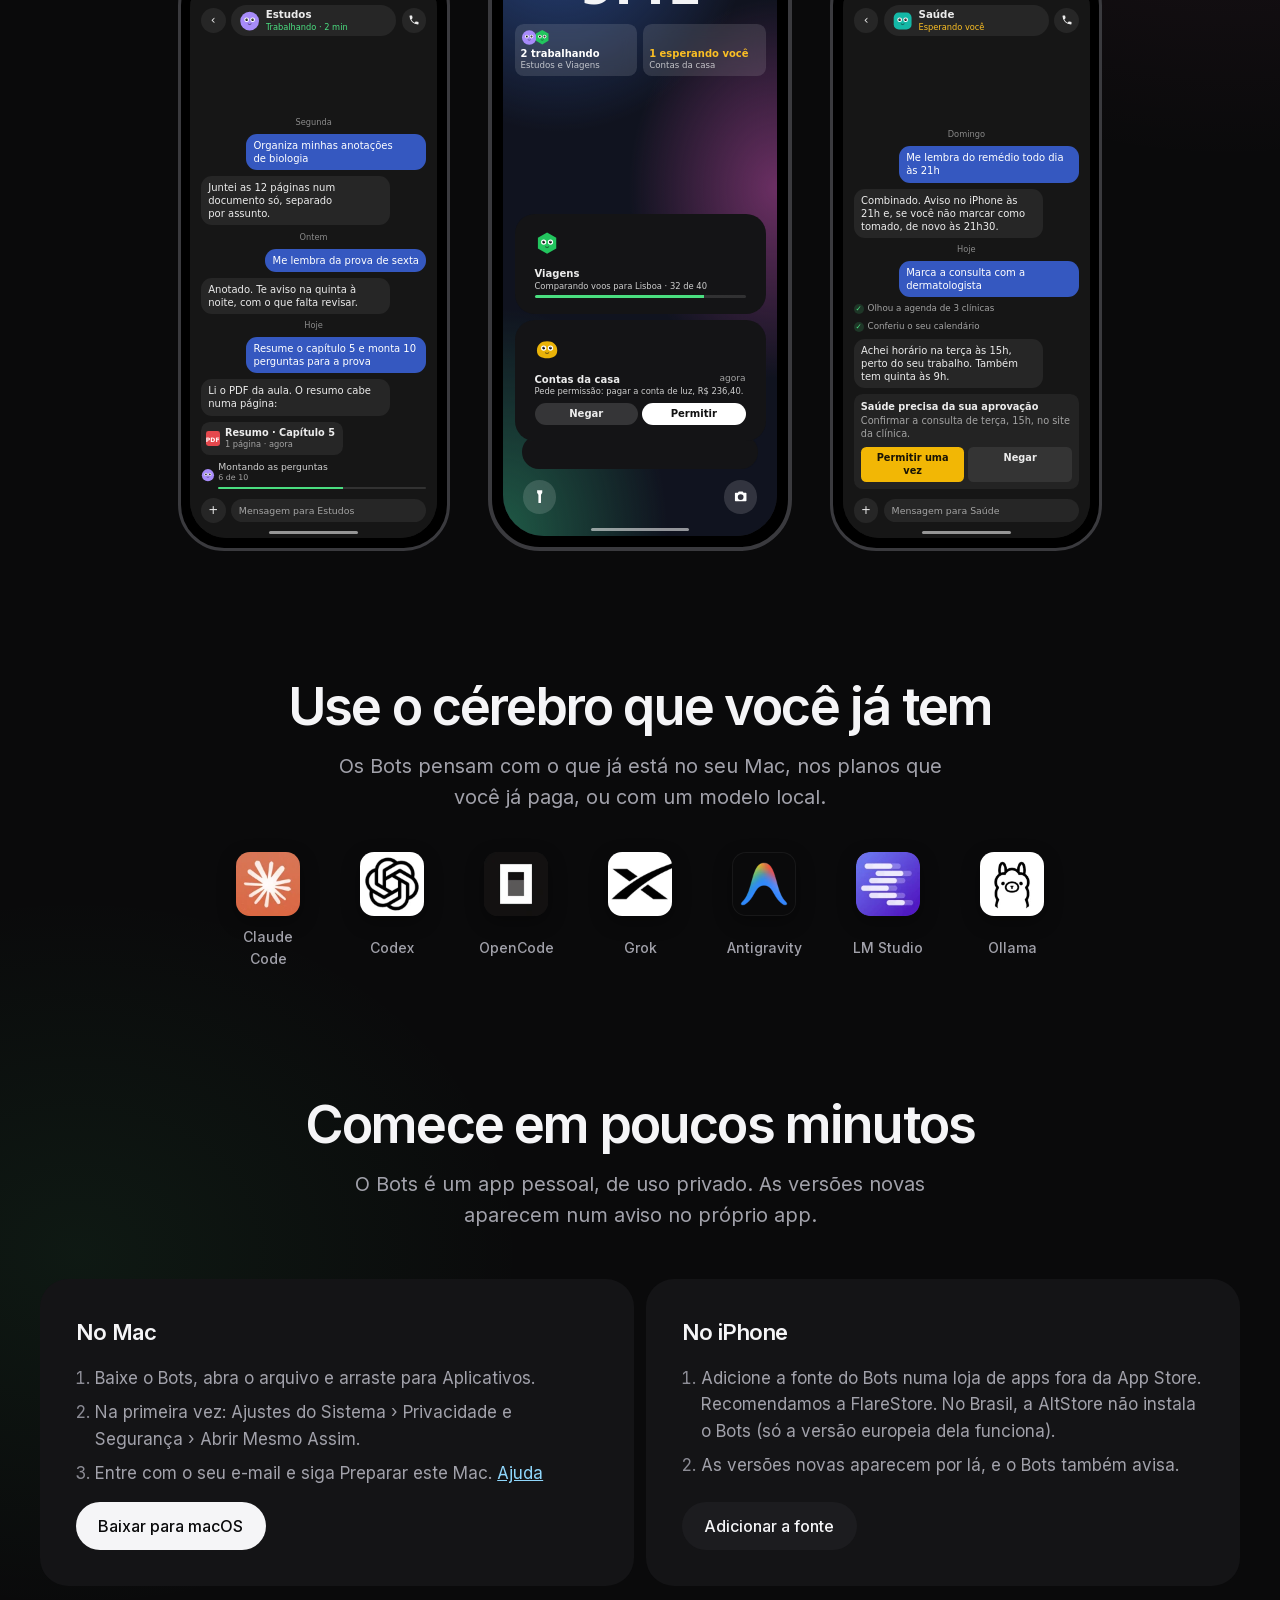
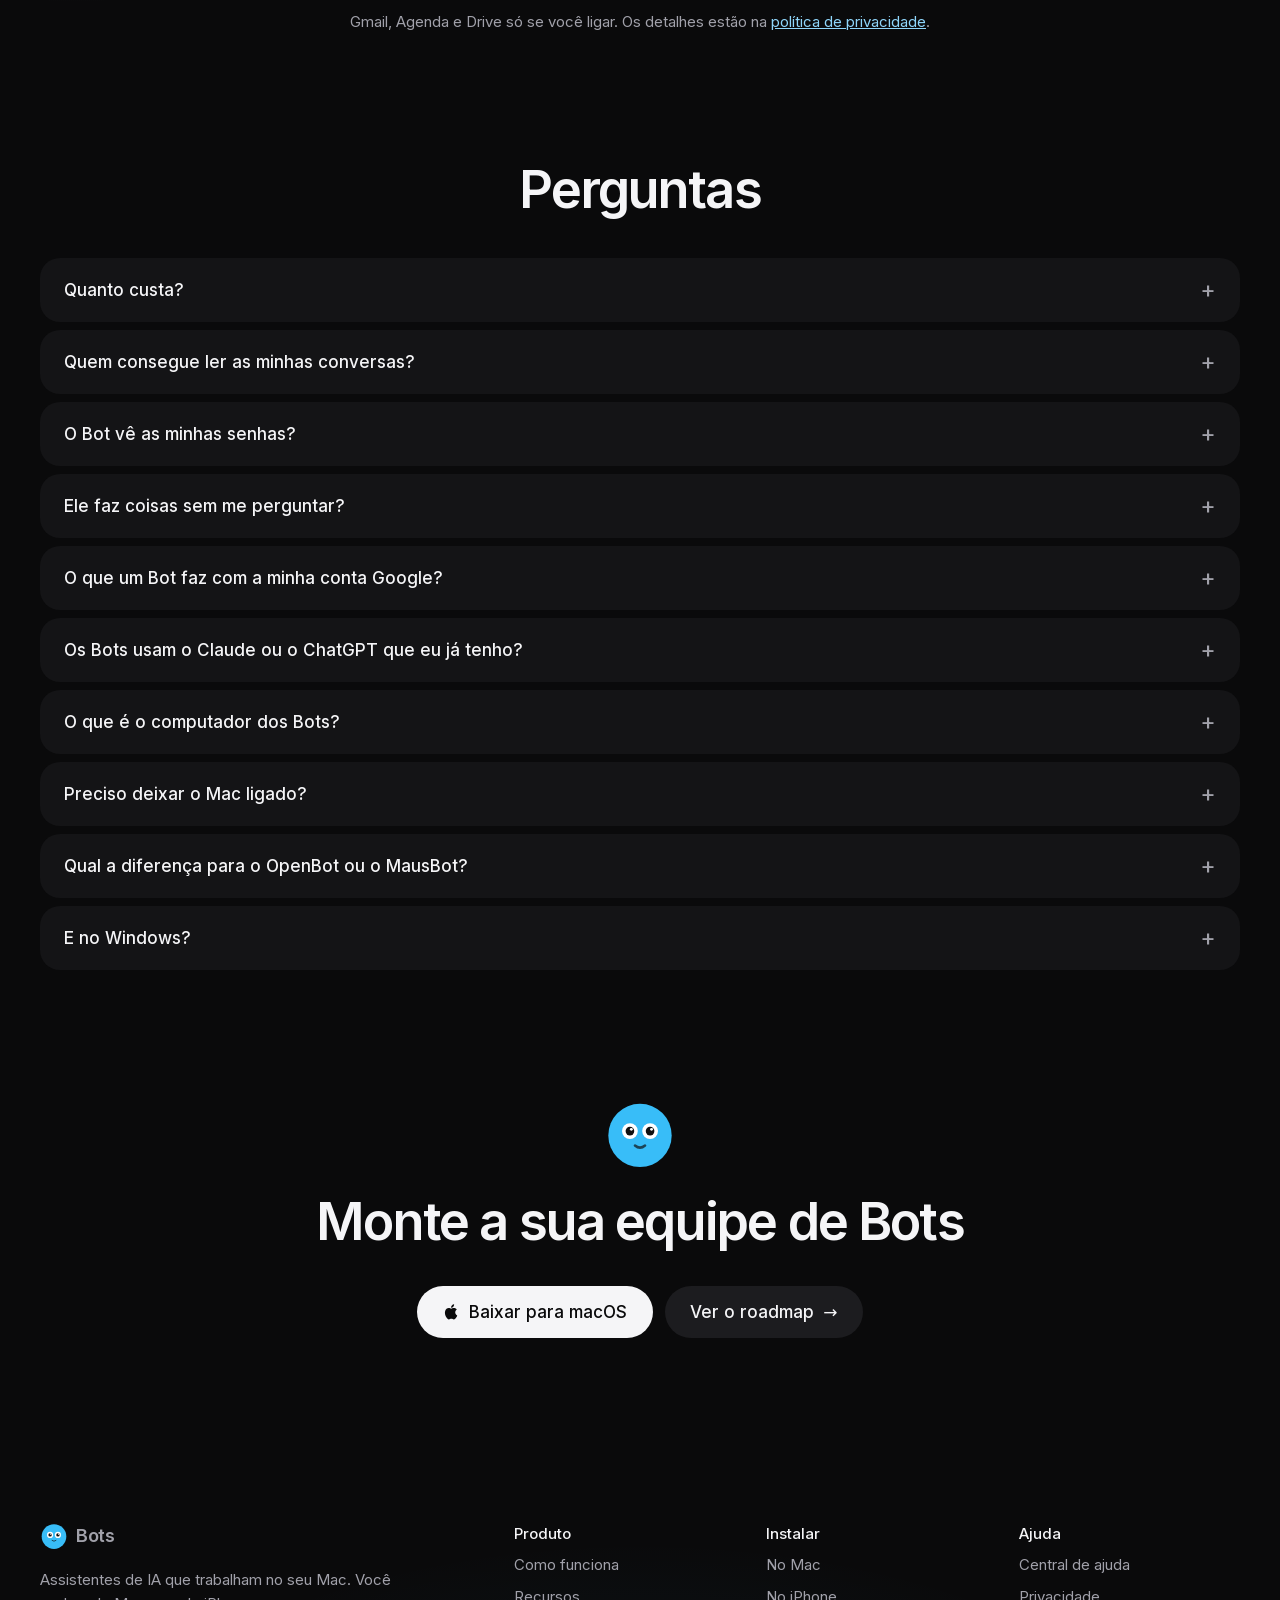
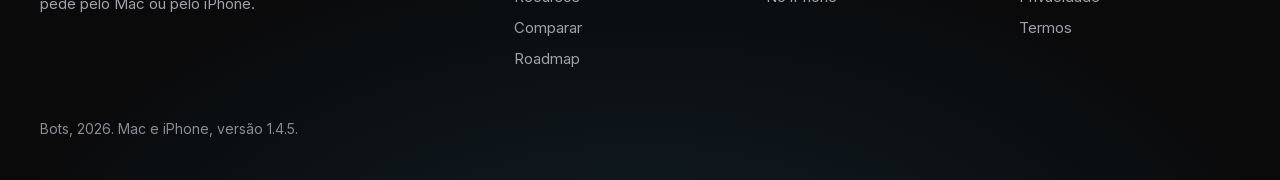
==== commit 0a910730: "Bots 1.4.5" ====
--- a/index.html
+++ b/index.html
@@ -238,7 +238,7 @@
       <nav aria-label="Instalar"><b>Instalar</b><a href="https://github.com/alenkpedro/bots/releases/latest/download/Bots.dmg">No Mac</a><a href="fonte.html">No iPhone</a></nav>
       <nav aria-label="Ajuda"><b>Ajuda</b><a href="ajuda.html">Central de ajuda</a><a href="privacidade.html">Privacidade</a><a href="termos.html">Termos</a></nav>
     </div>
-    <div class="foot__end"><span>Bots, 2026. Mac e iPhone, versão 1.4.4.</span></div>
+    <div class="foot__end"><span>Bots, 2026. Mac e iPhone, versão 1.4.5.</span></div>
   </div>
 </footer>
 
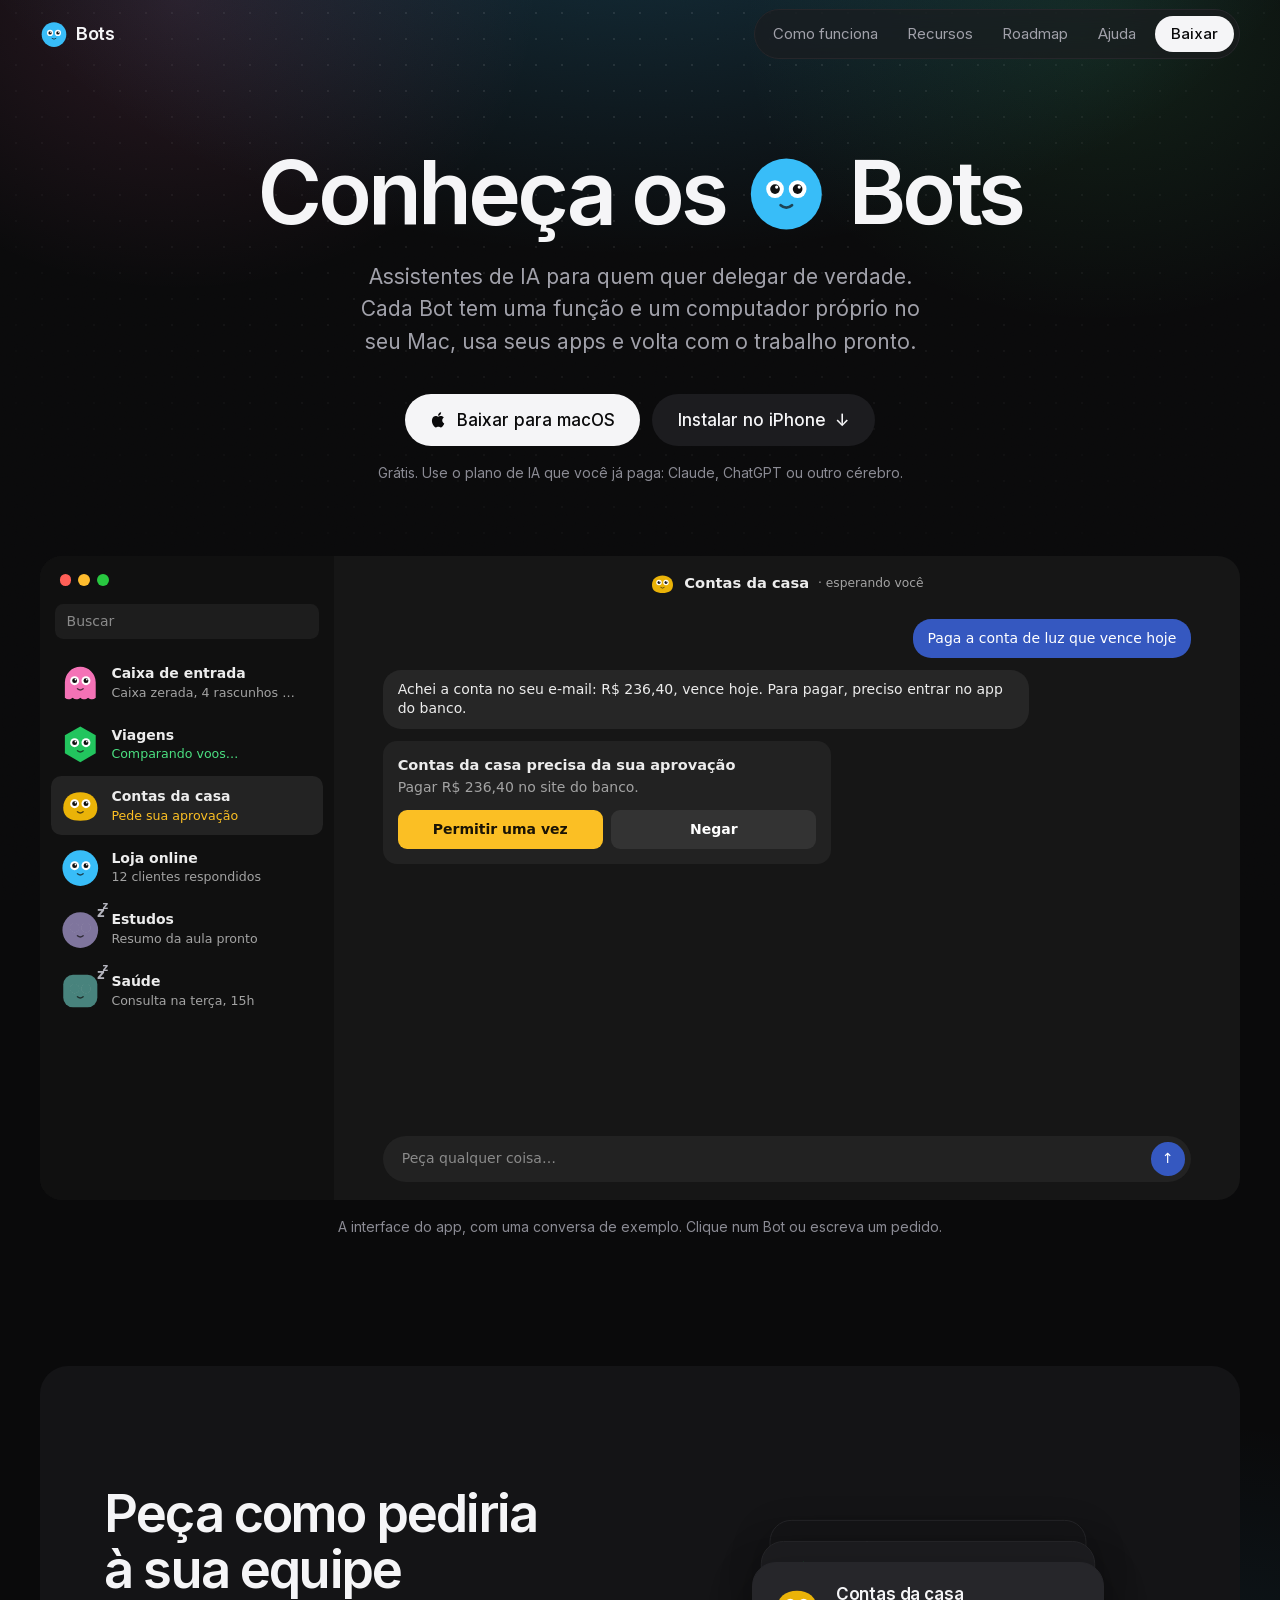
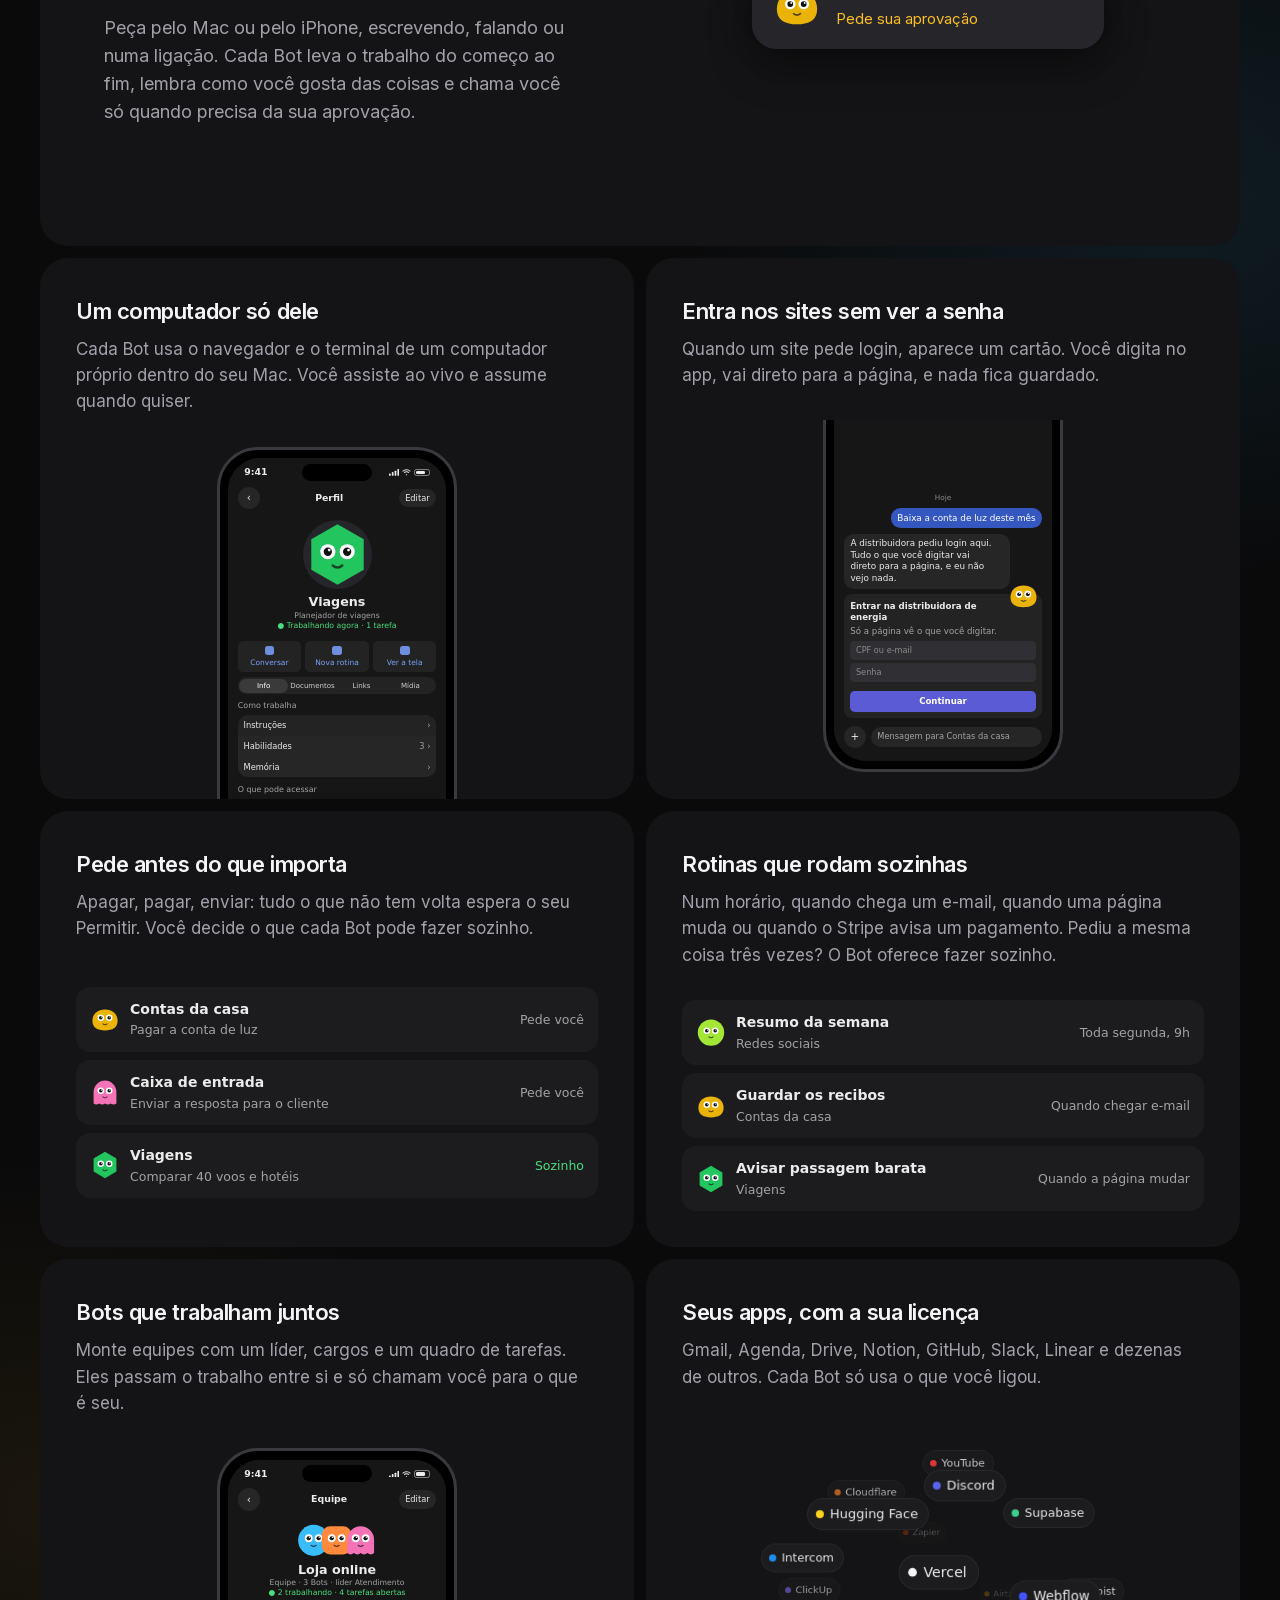
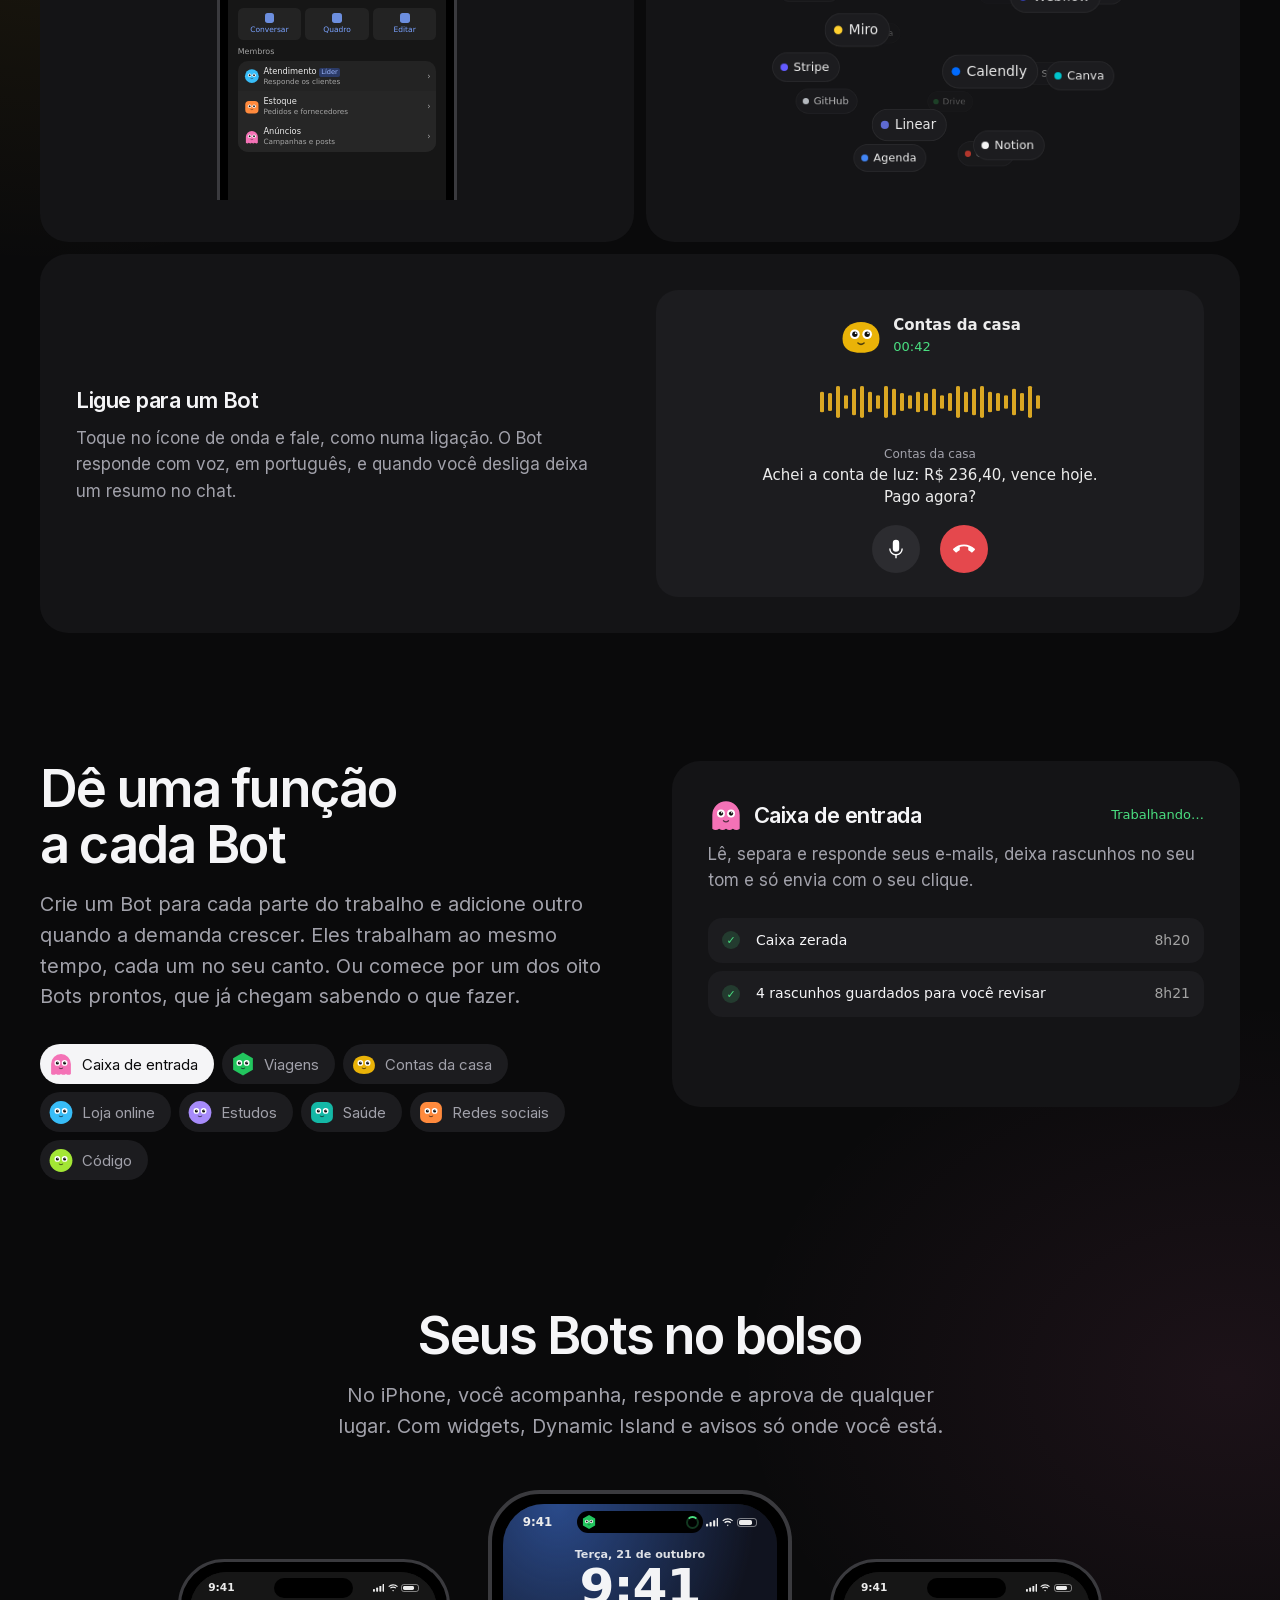
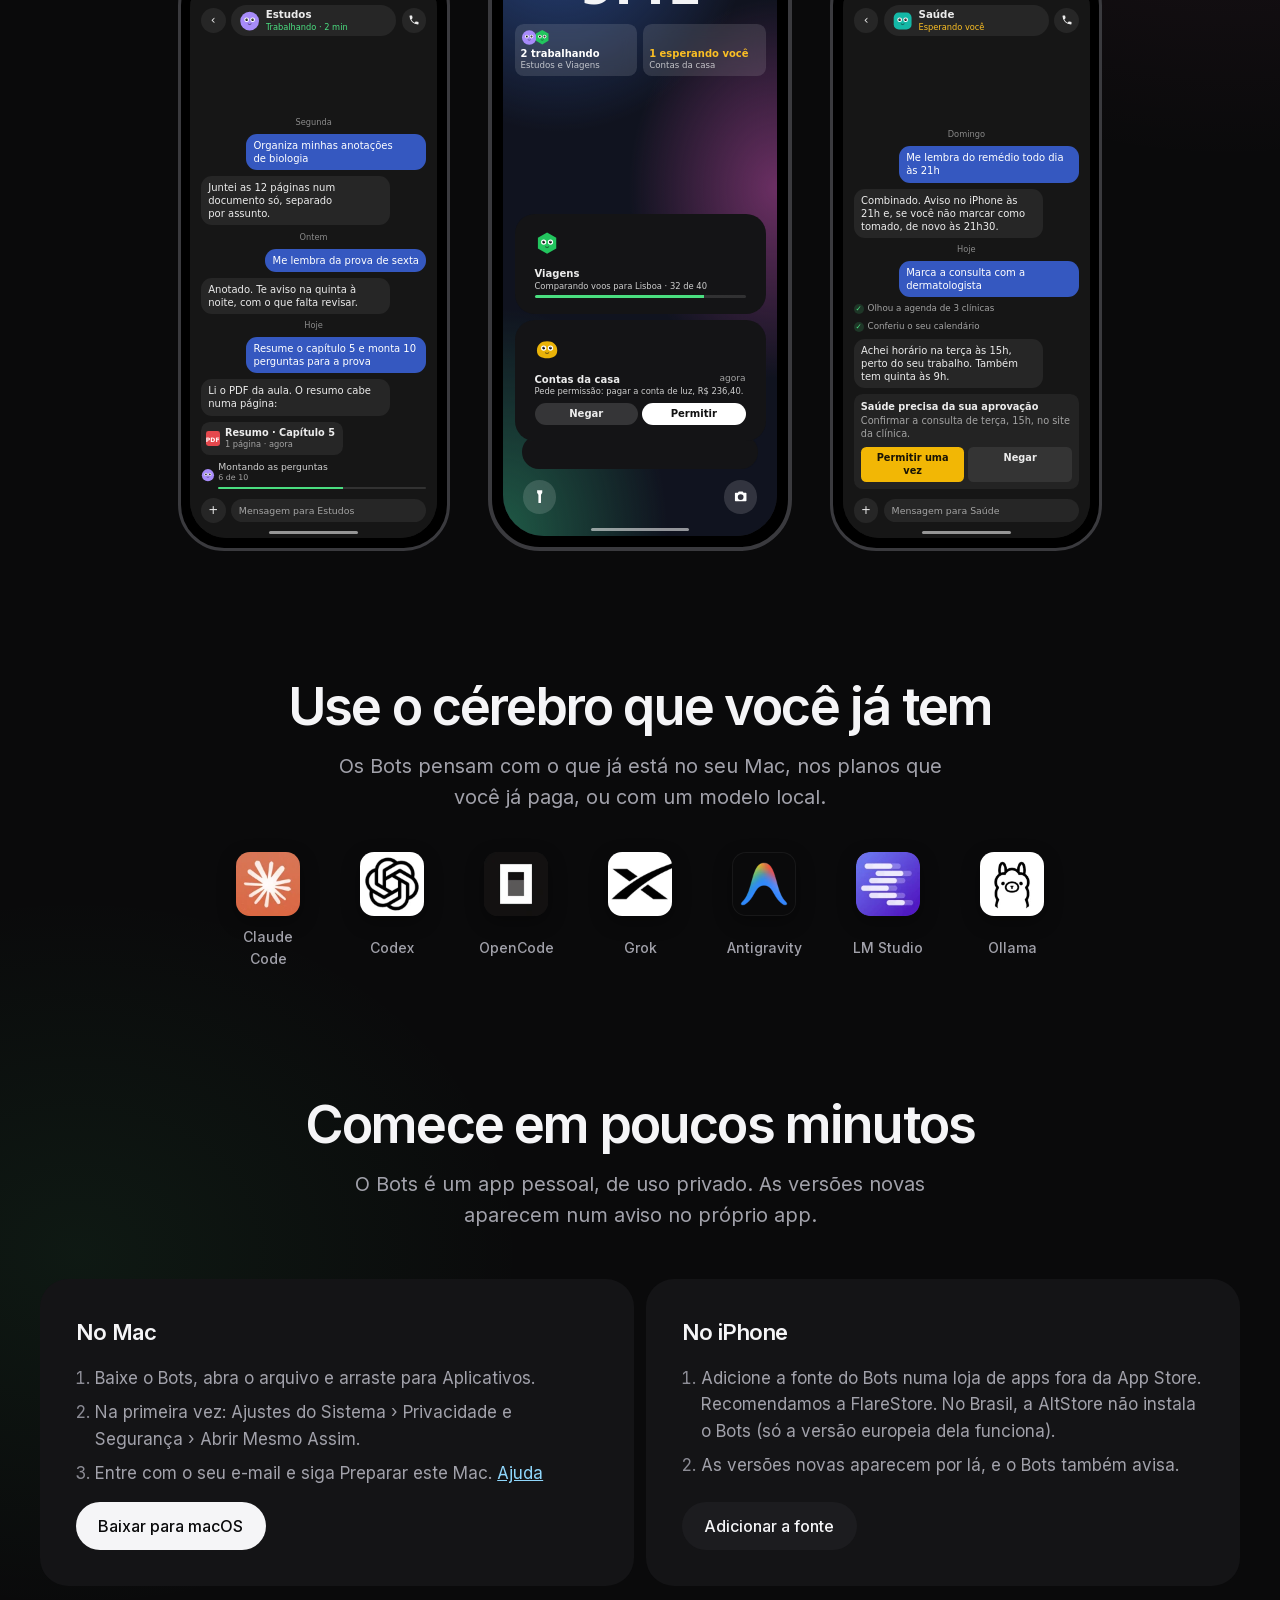
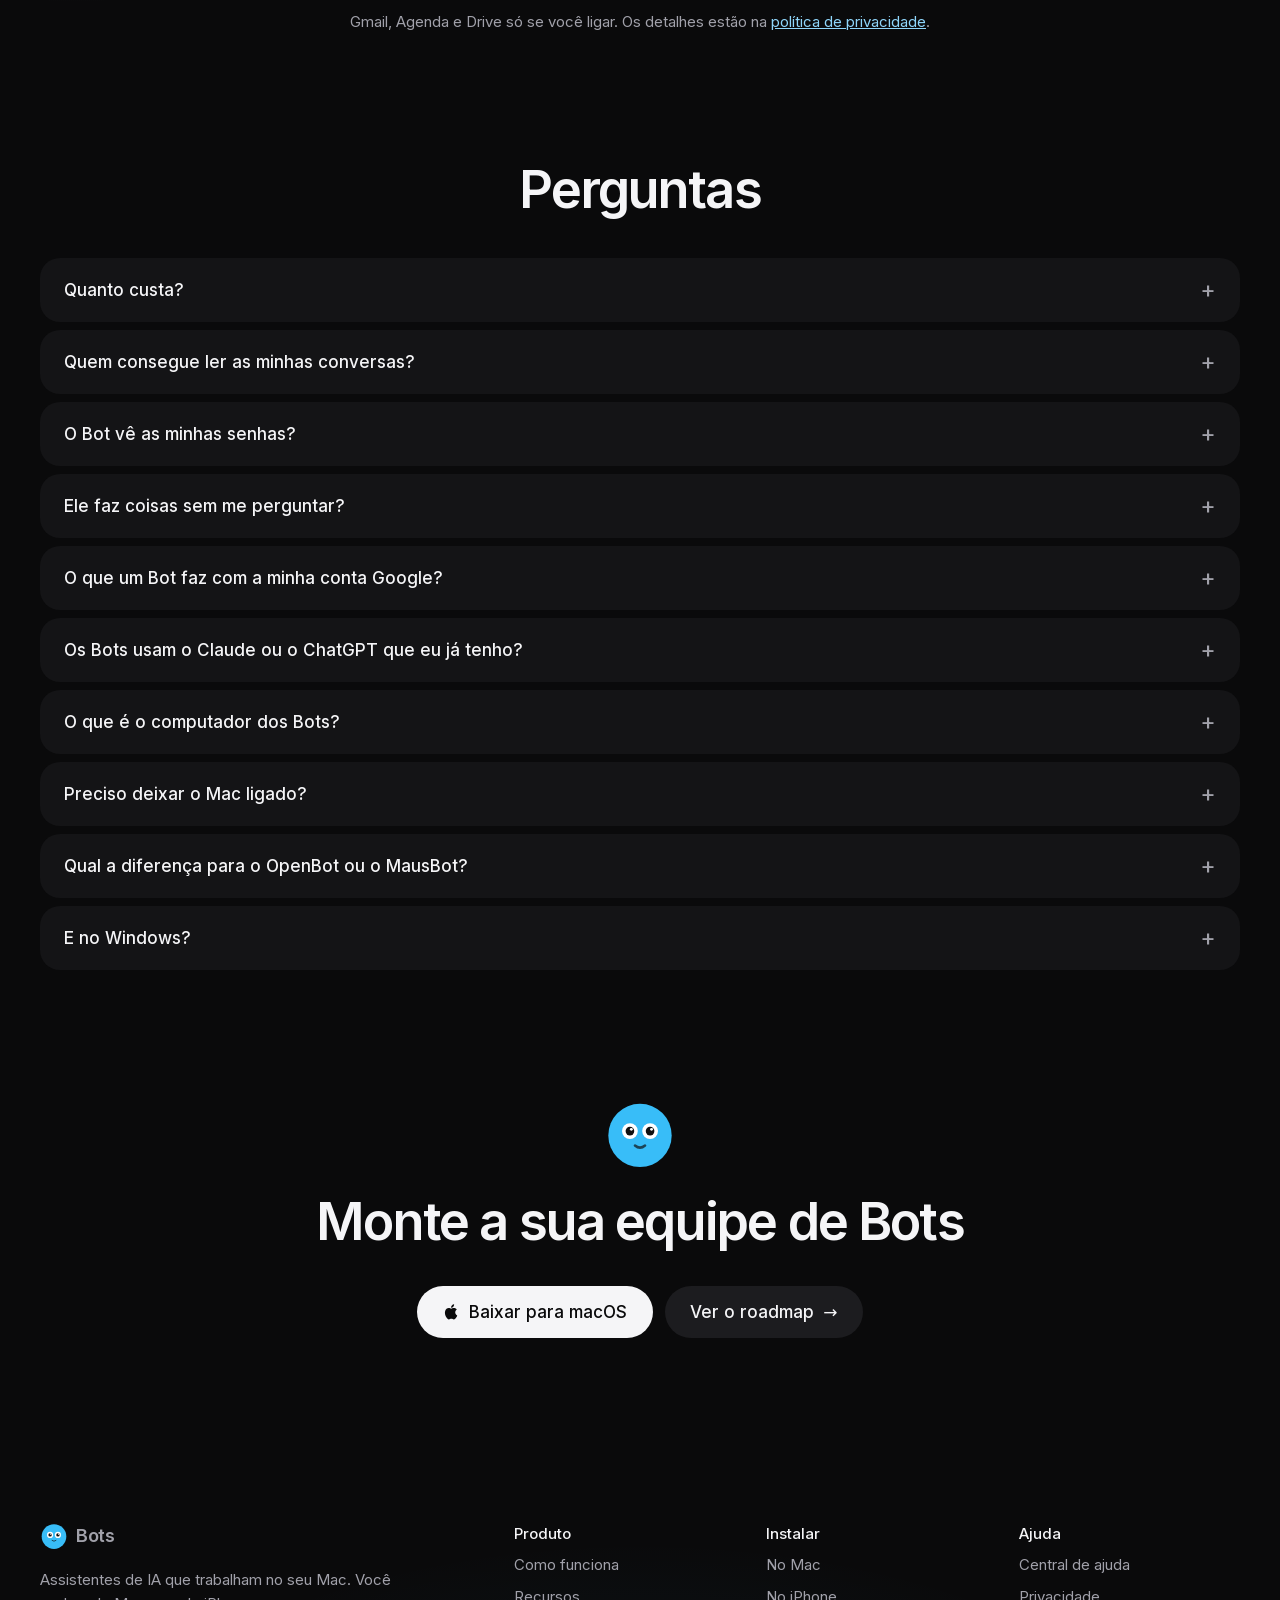
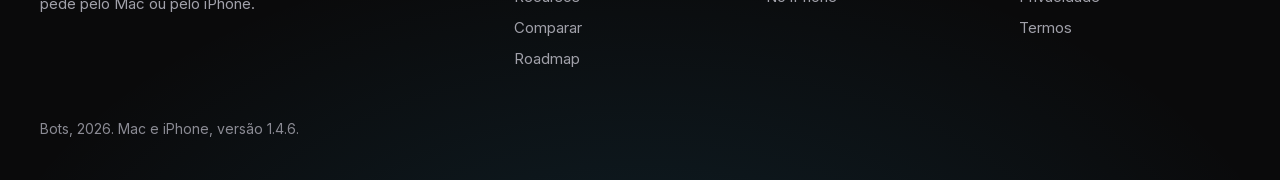
==== commit 3a5e5c04: "Bots 1.4.6" ====
--- a/index.html
+++ b/index.html
@@ -238,7 +238,7 @@
       <nav aria-label="Instalar"><b>Instalar</b><a href="https://github.com/alenkpedro/bots/releases/latest/download/Bots.dmg">No Mac</a><a href="fonte.html">No iPhone</a></nav>
       <nav aria-label="Ajuda"><b>Ajuda</b><a href="ajuda.html">Central de ajuda</a><a href="privacidade.html">Privacidade</a><a href="termos.html">Termos</a></nav>
     </div>
-    <div class="foot__end"><span>Bots, 2026. Mac e iPhone, versão 1.4.5.</span></div>
+    <div class="foot__end"><span>Bots, 2026. Mac e iPhone, versão 1.4.6.</span></div>
   </div>
 </footer>
 
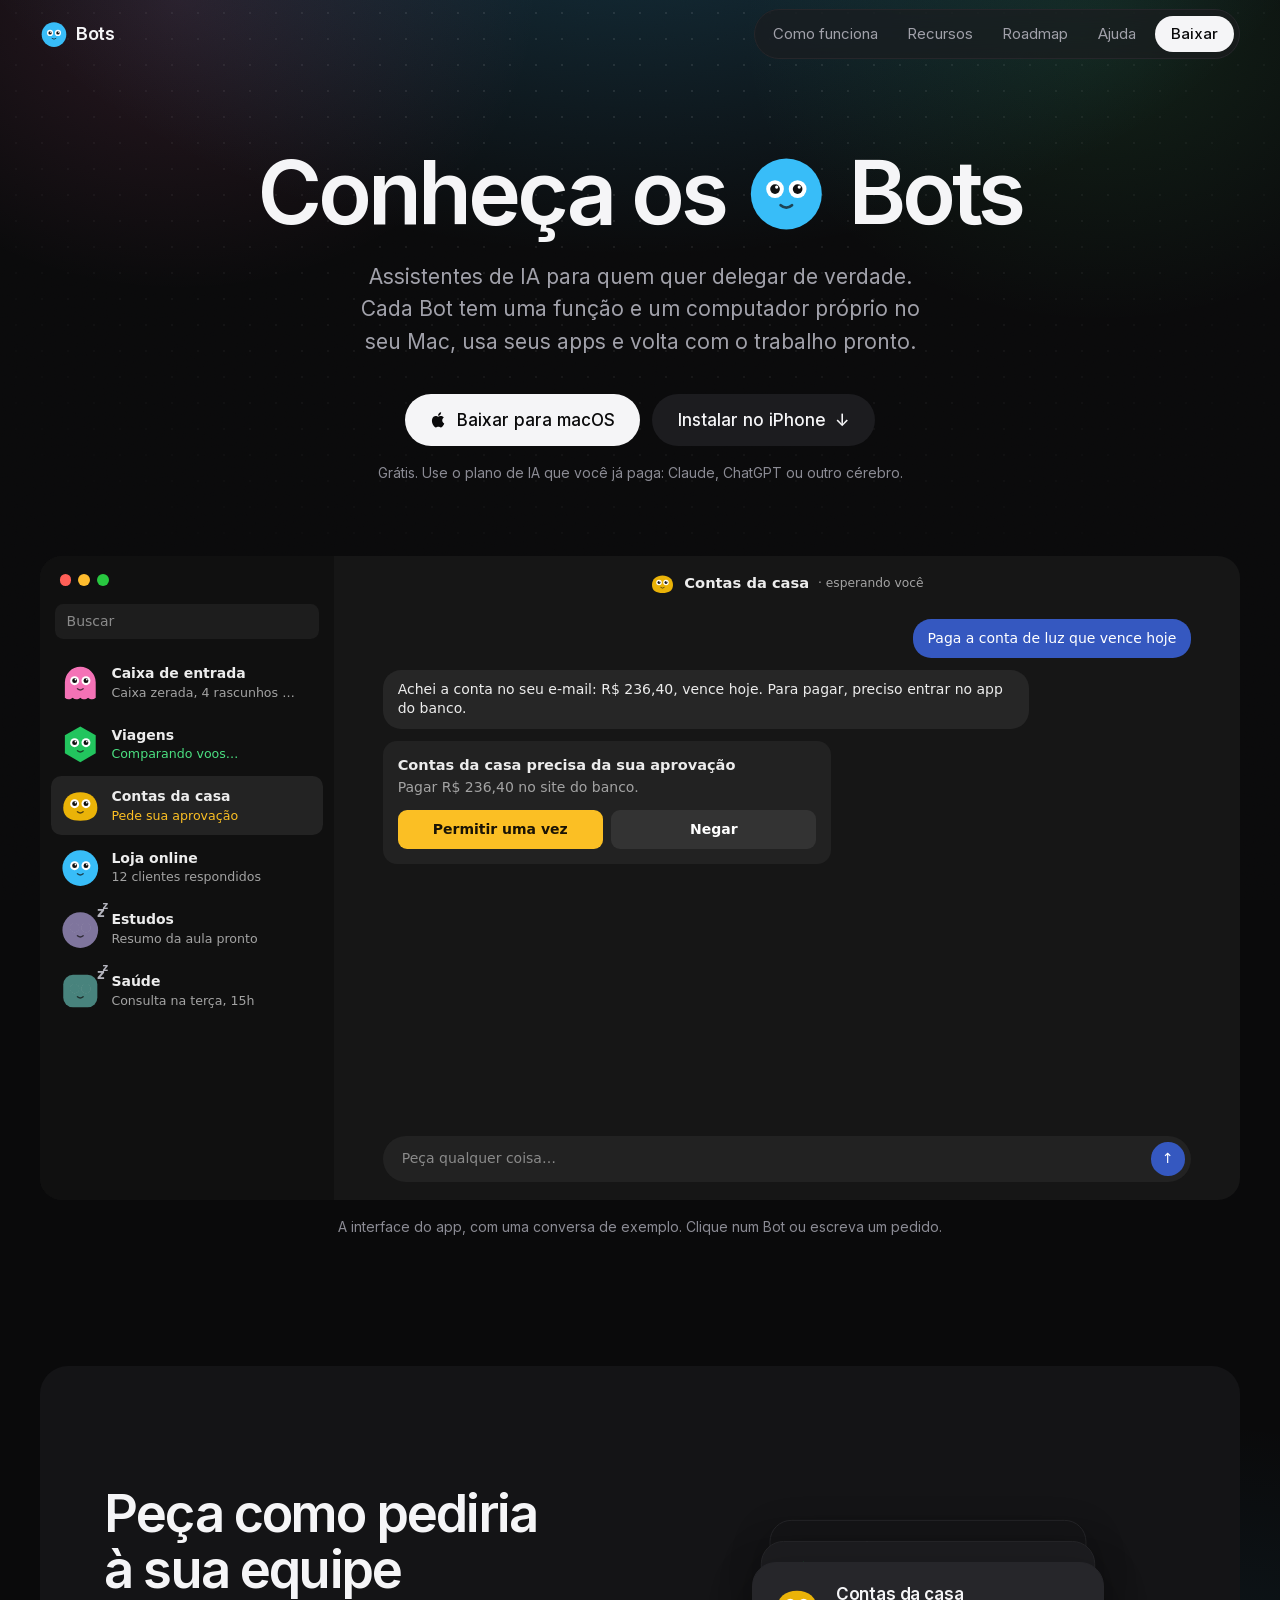
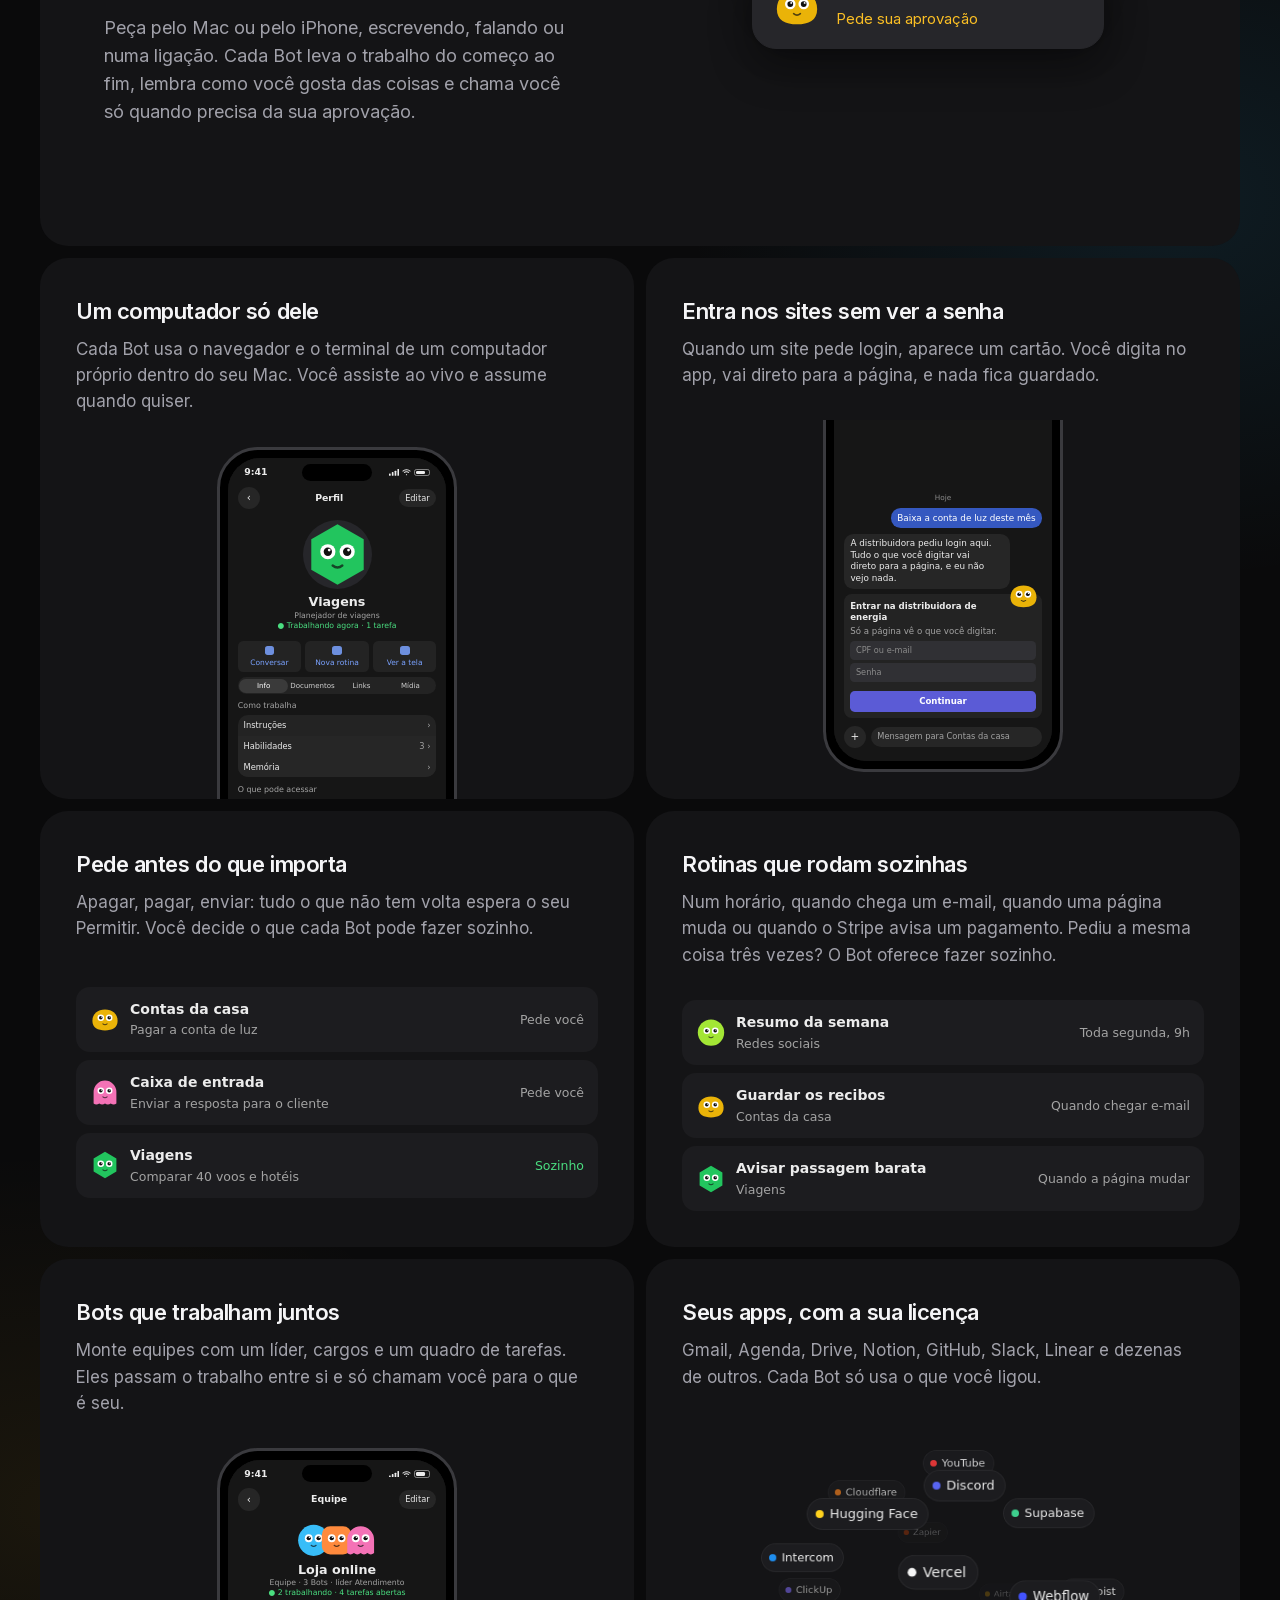
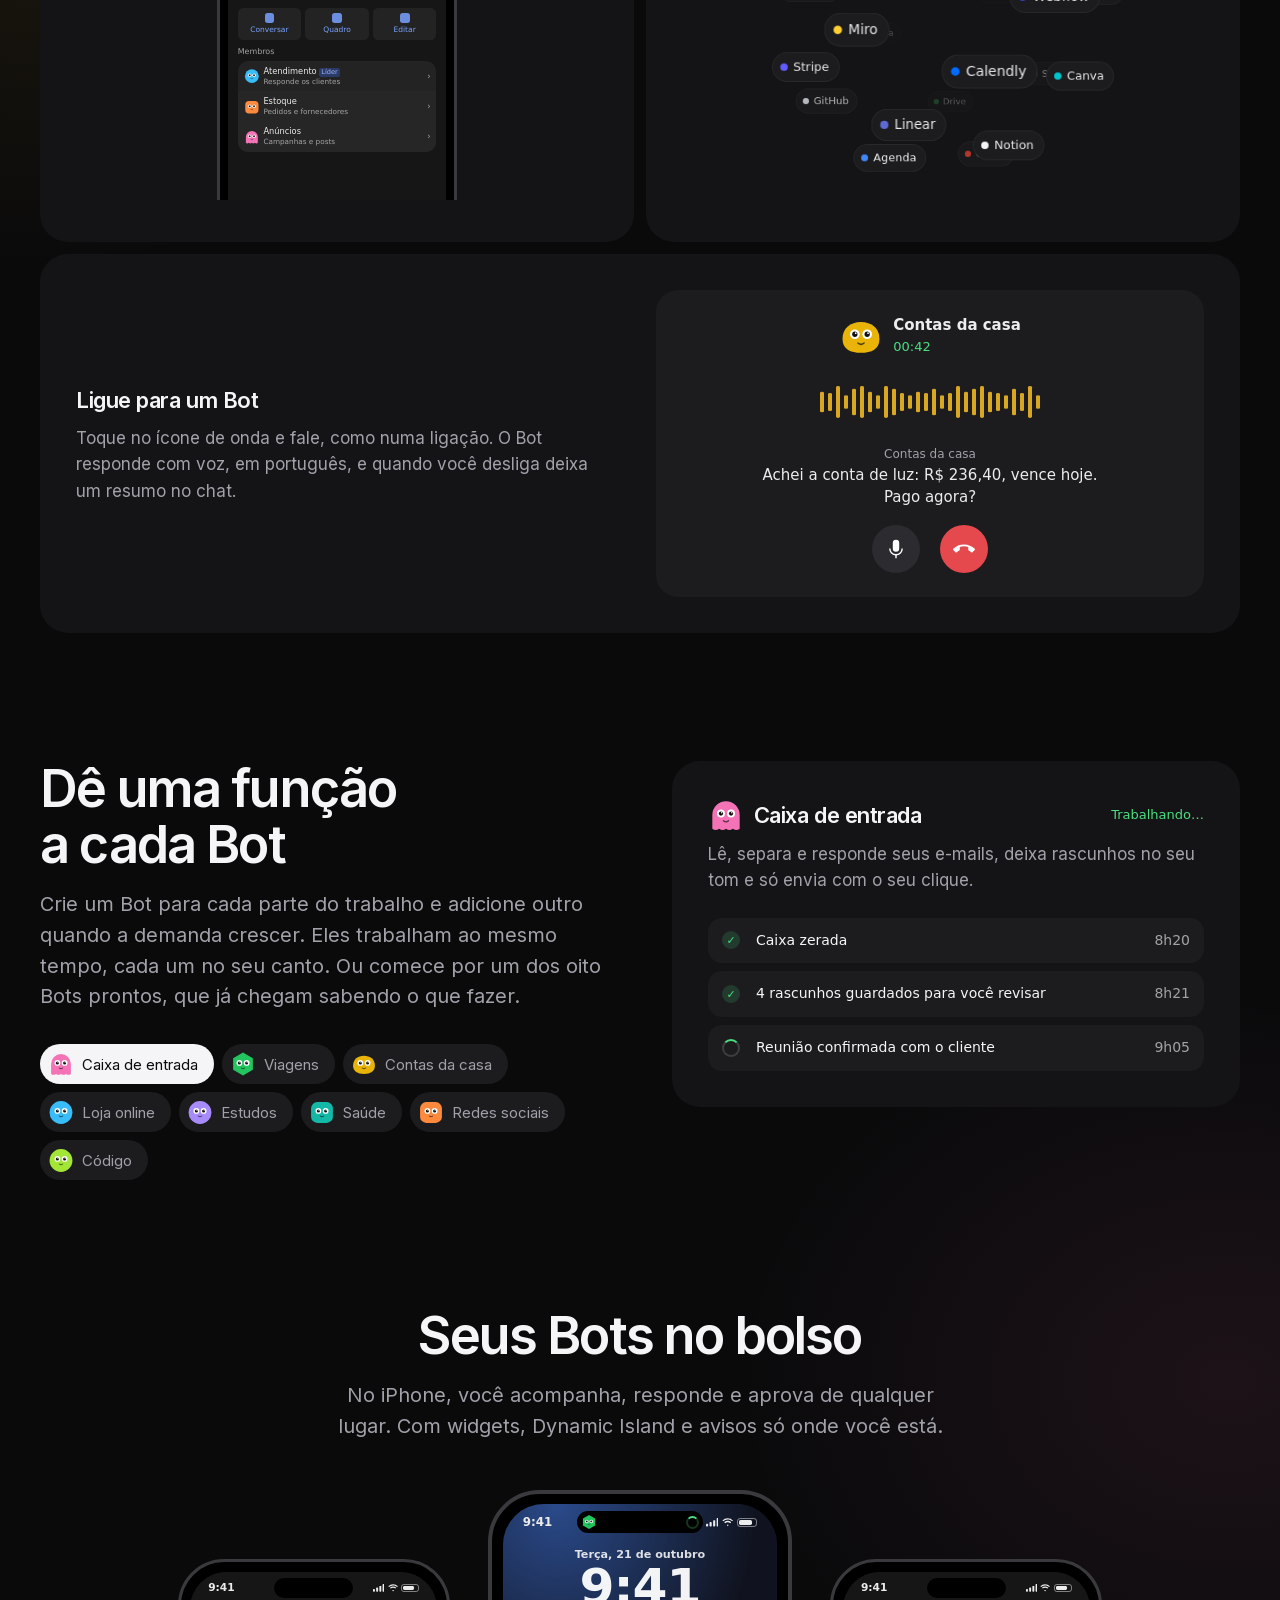
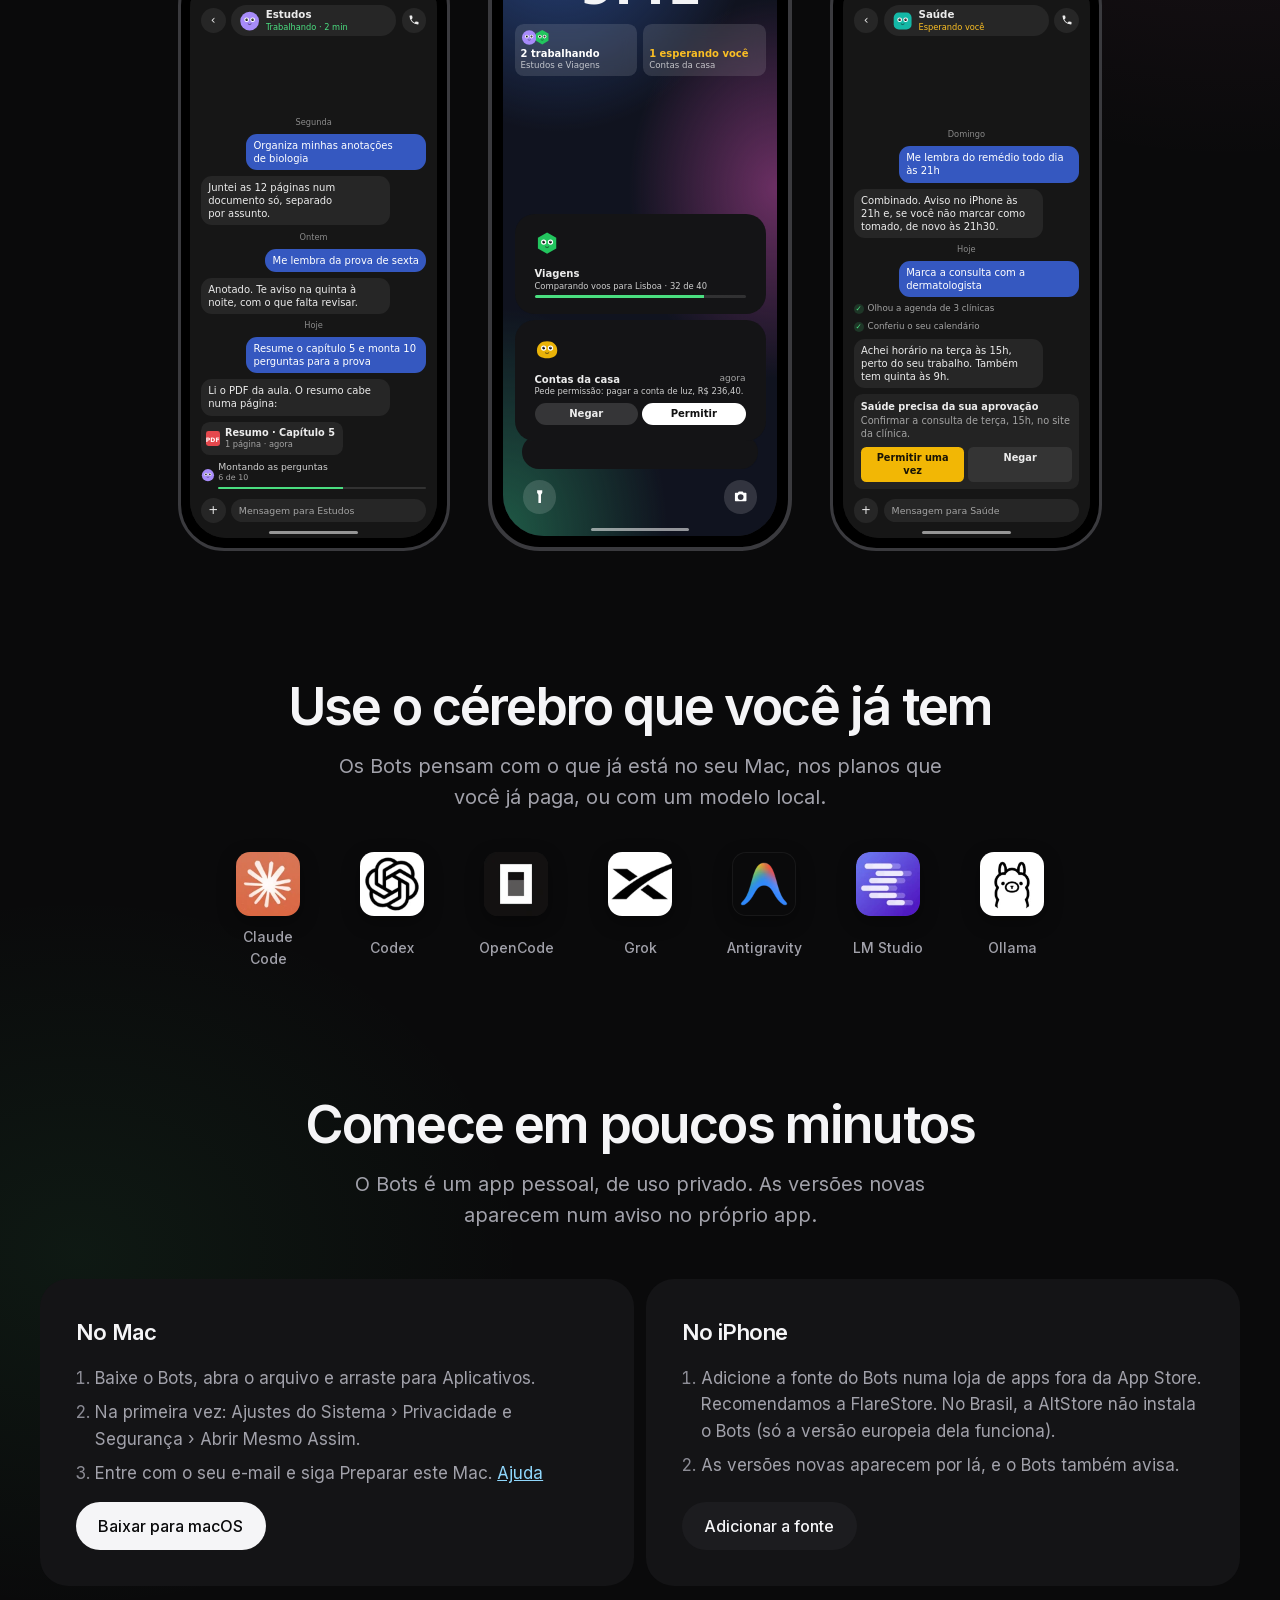
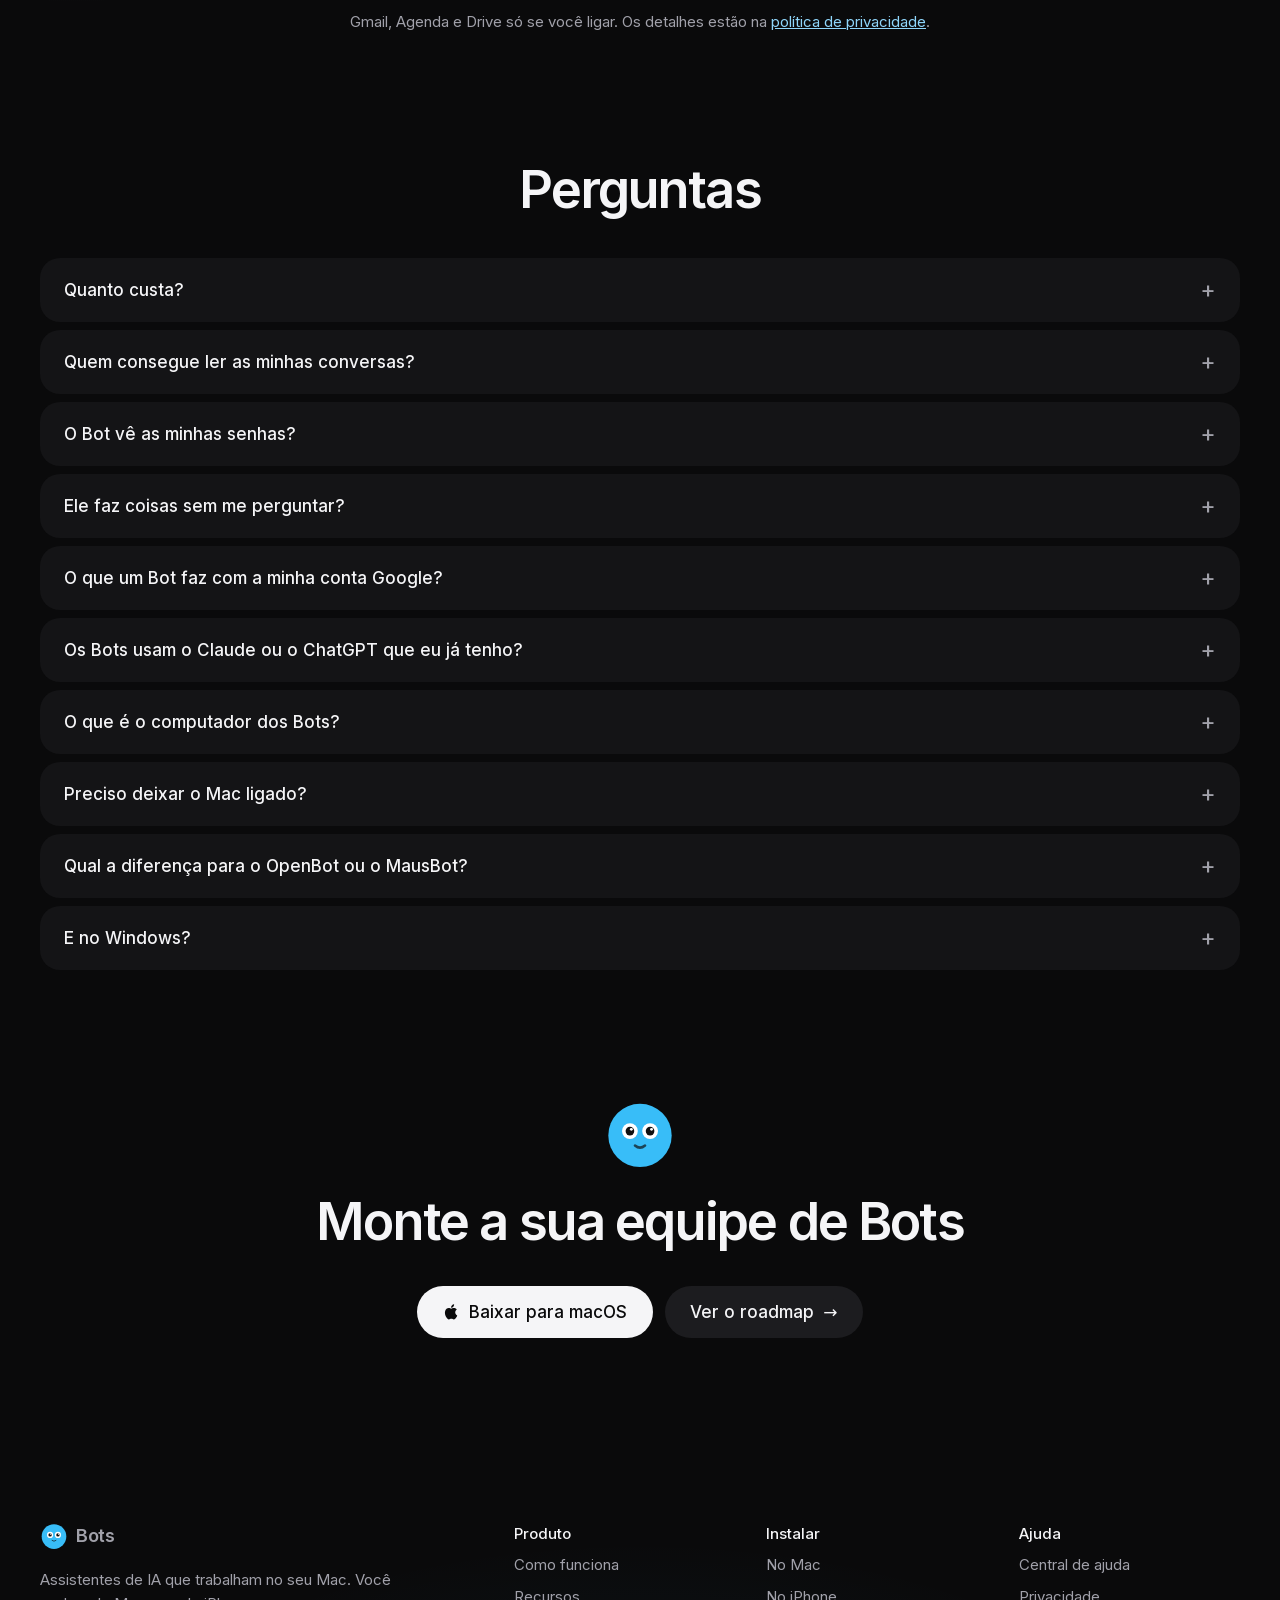
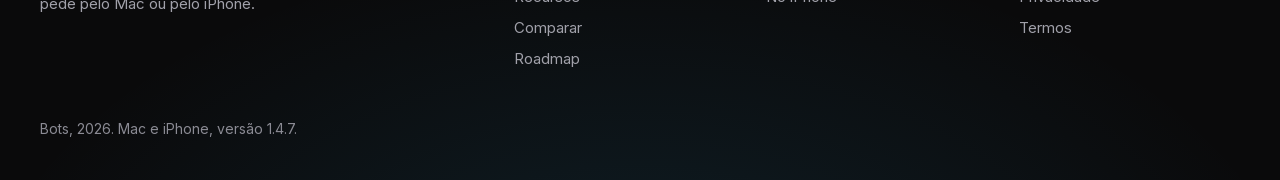
==== commit ef208ea8: "Bots 1.4.7" ====
--- a/index.html
+++ b/index.html
@@ -238,7 +238,7 @@
       <nav aria-label="Instalar"><b>Instalar</b><a href="https://github.com/alenkpedro/bots/releases/latest/download/Bots.dmg">No Mac</a><a href="fonte.html">No iPhone</a></nav>
       <nav aria-label="Ajuda"><b>Ajuda</b><a href="ajuda.html">Central de ajuda</a><a href="privacidade.html">Privacidade</a><a href="termos.html">Termos</a></nav>
     </div>
-    <div class="foot__end"><span>Bots, 2026. Mac e iPhone, versão 1.4.6.</span></div>
+    <div class="foot__end"><span>Bots, 2026. Mac e iPhone, versão 1.4.7.</span></div>
   </div>
 </footer>
 
